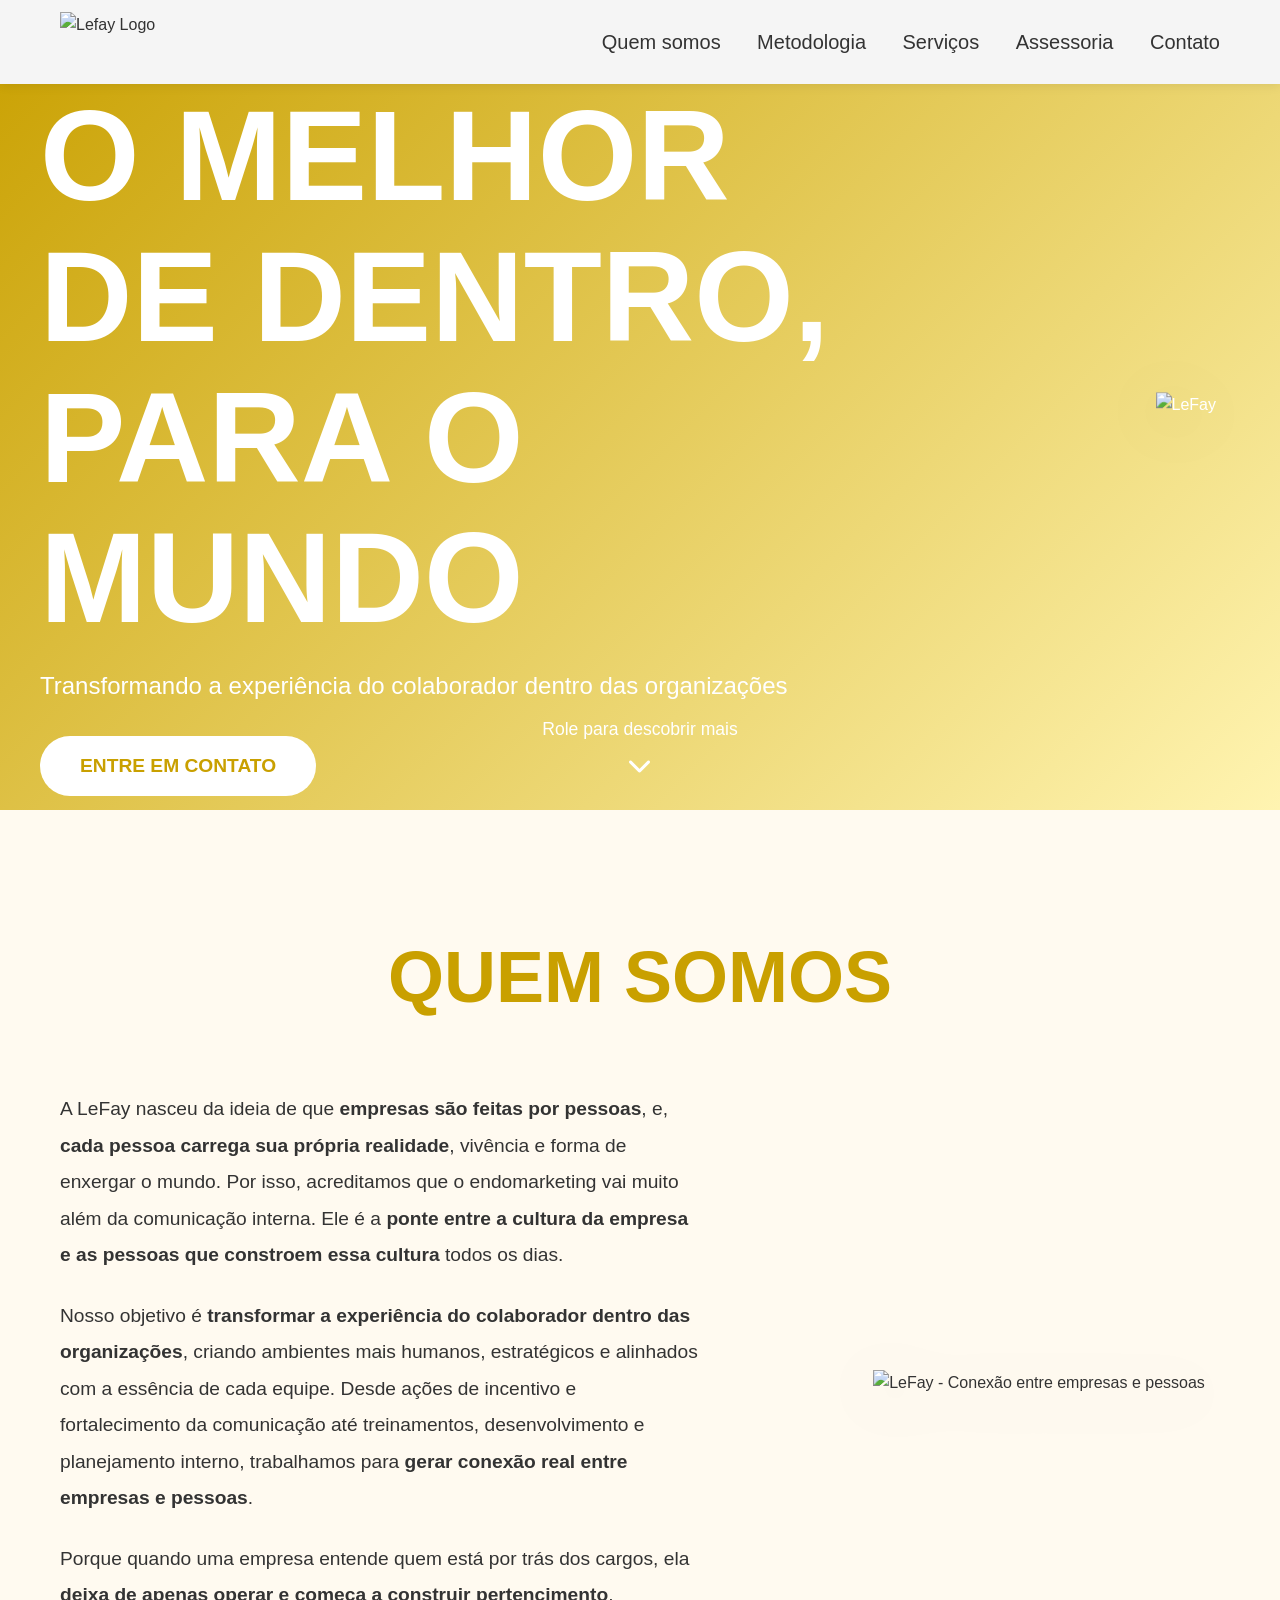
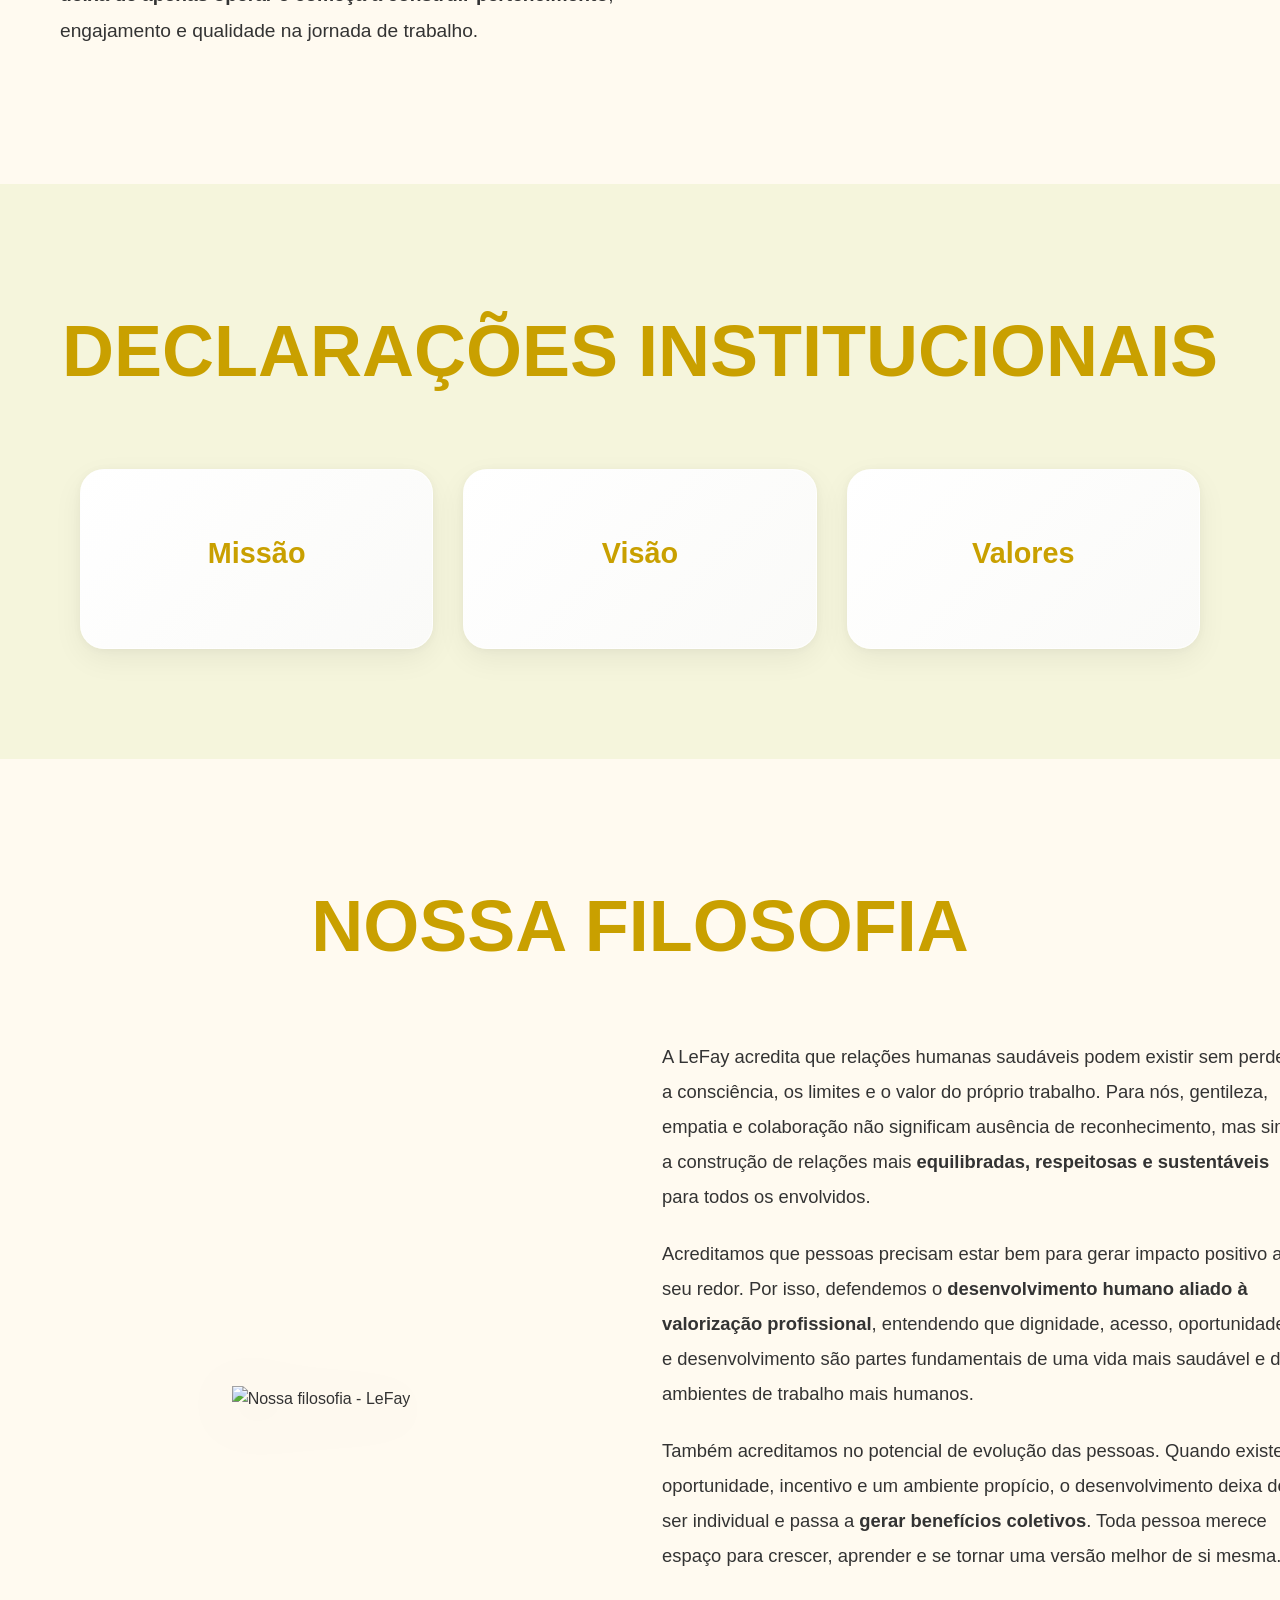
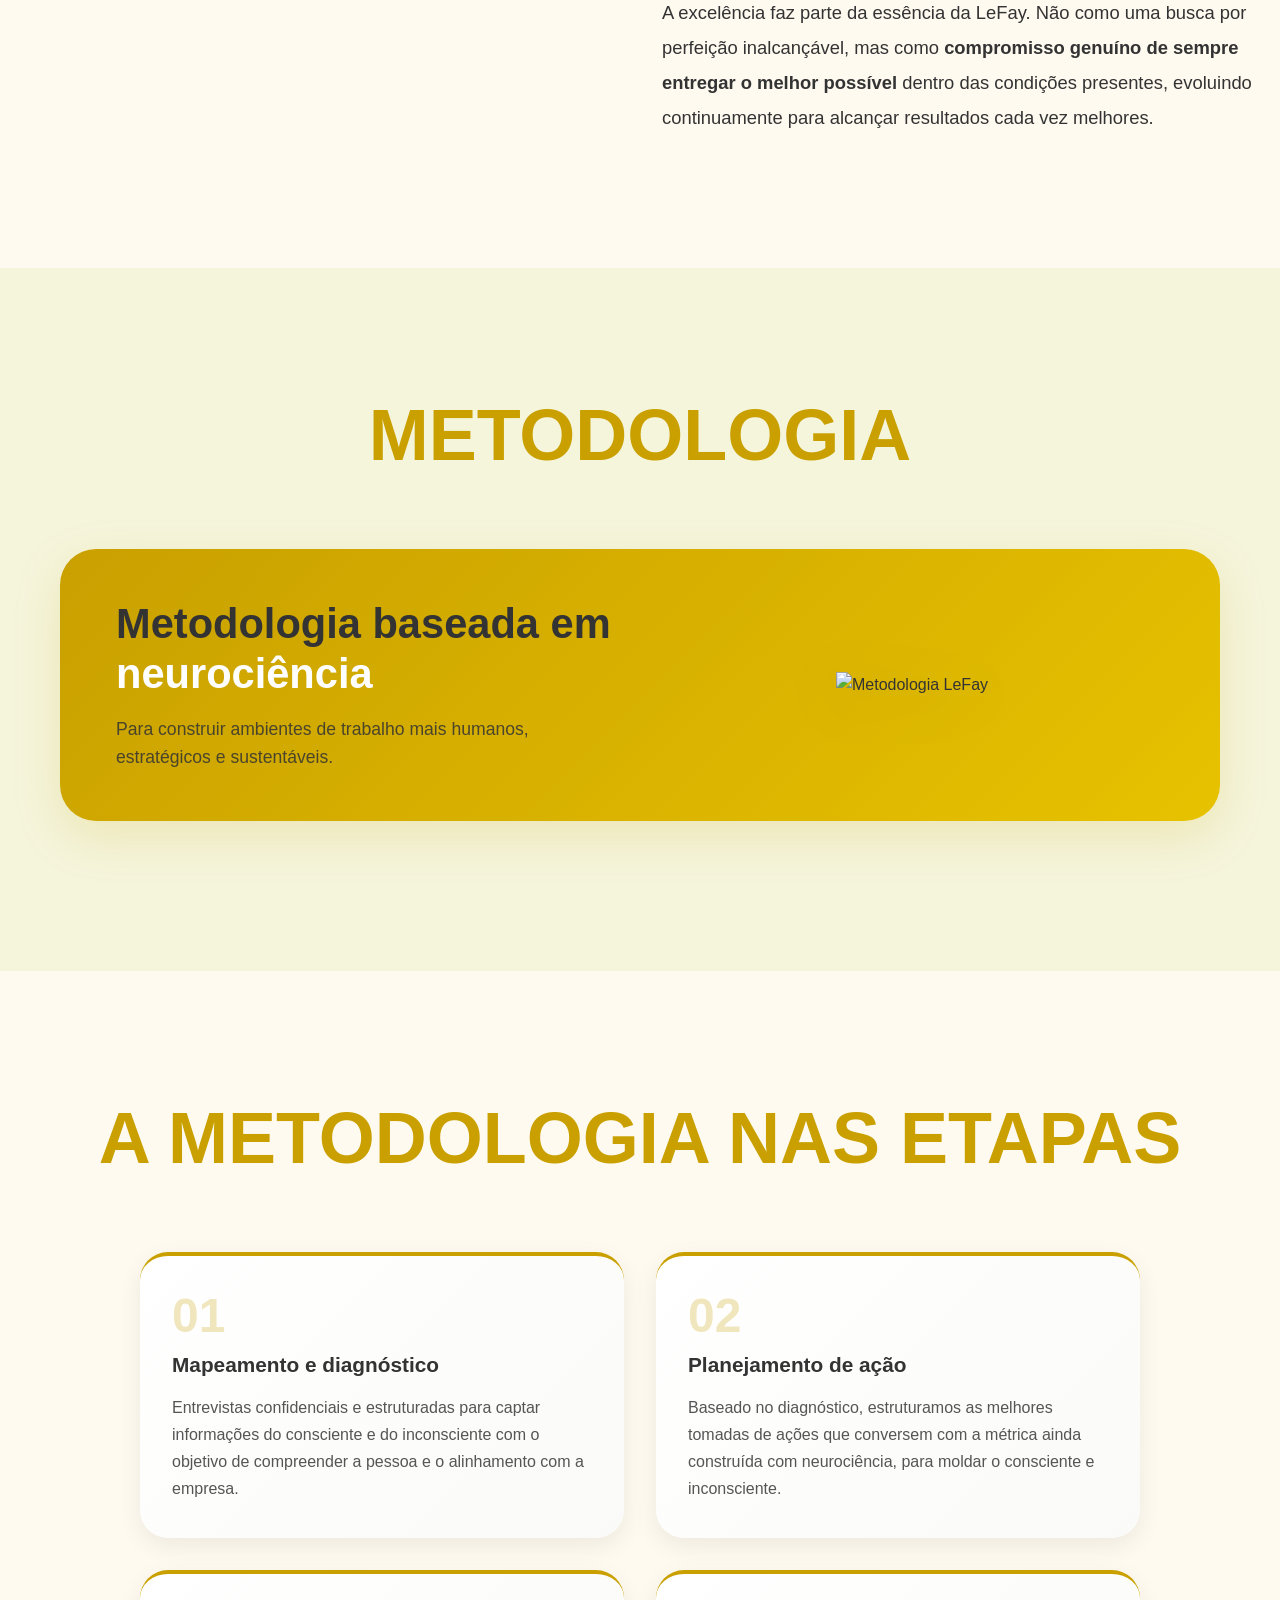
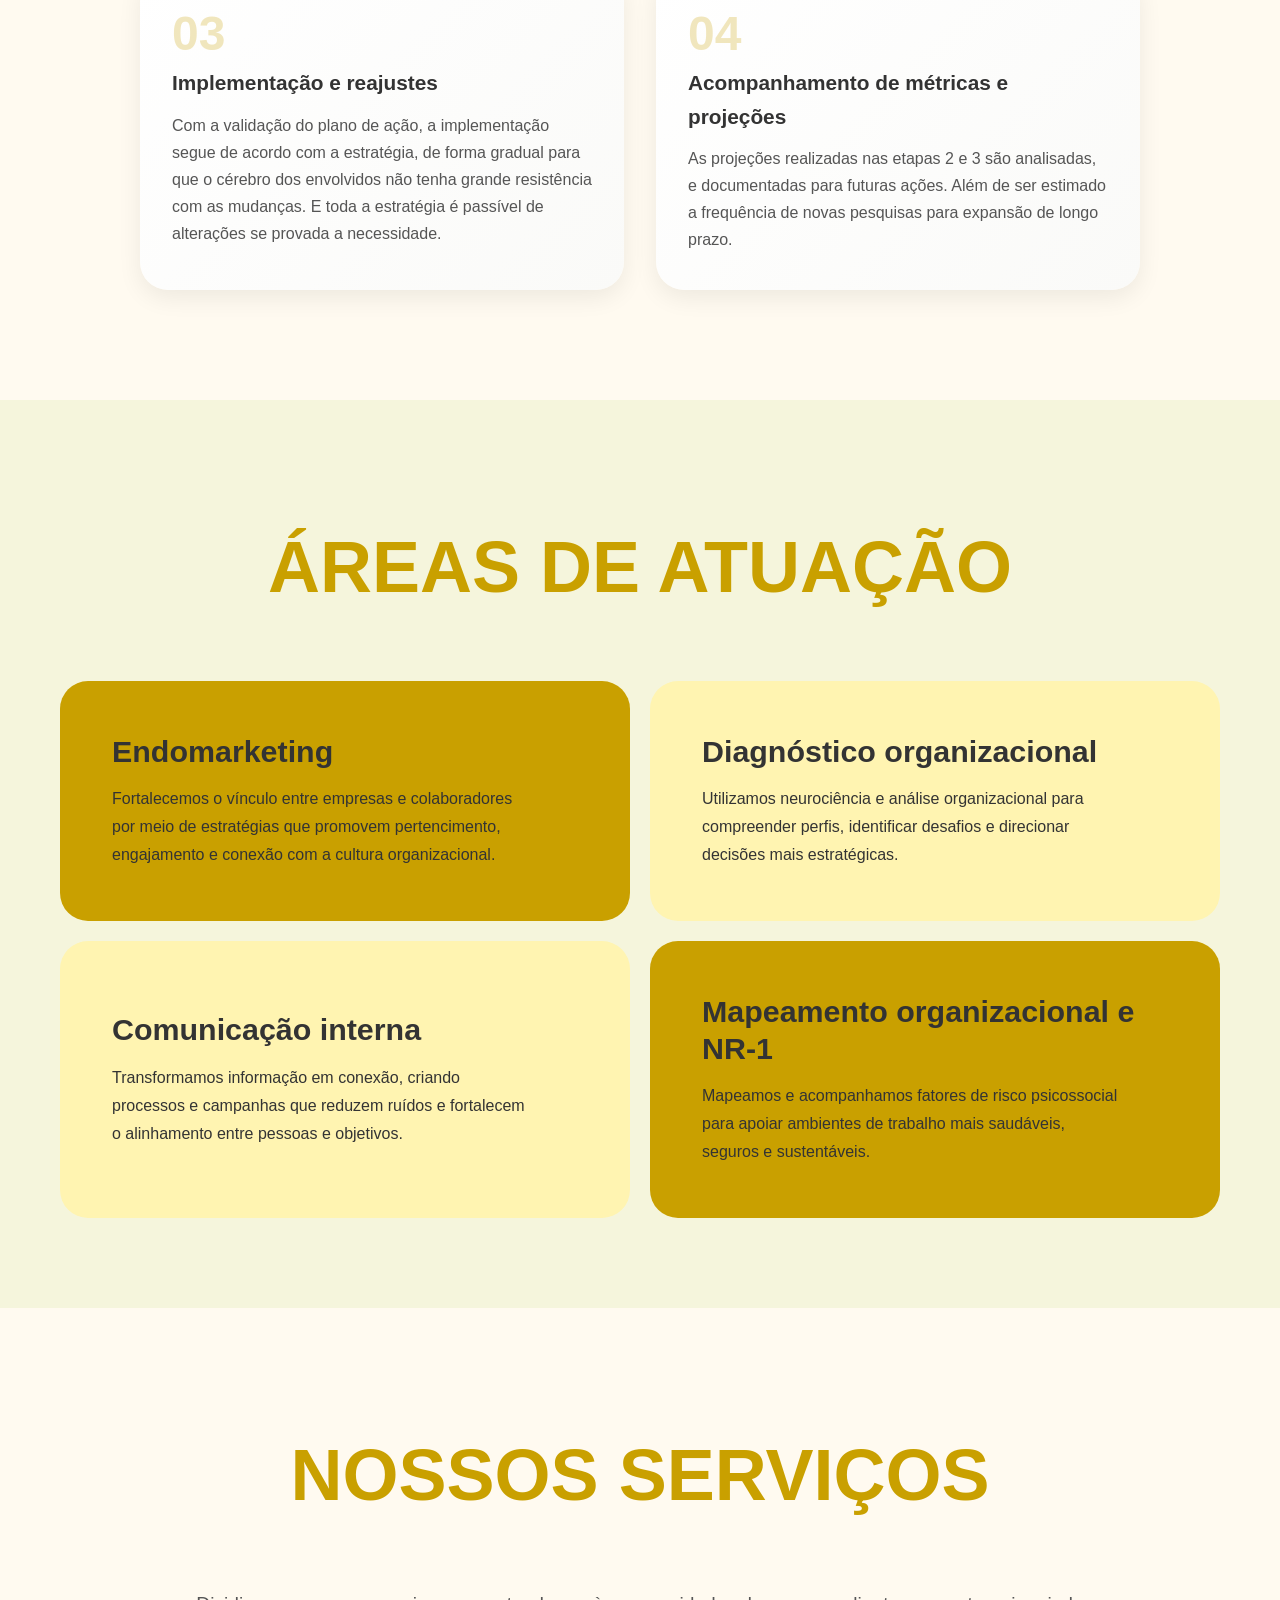
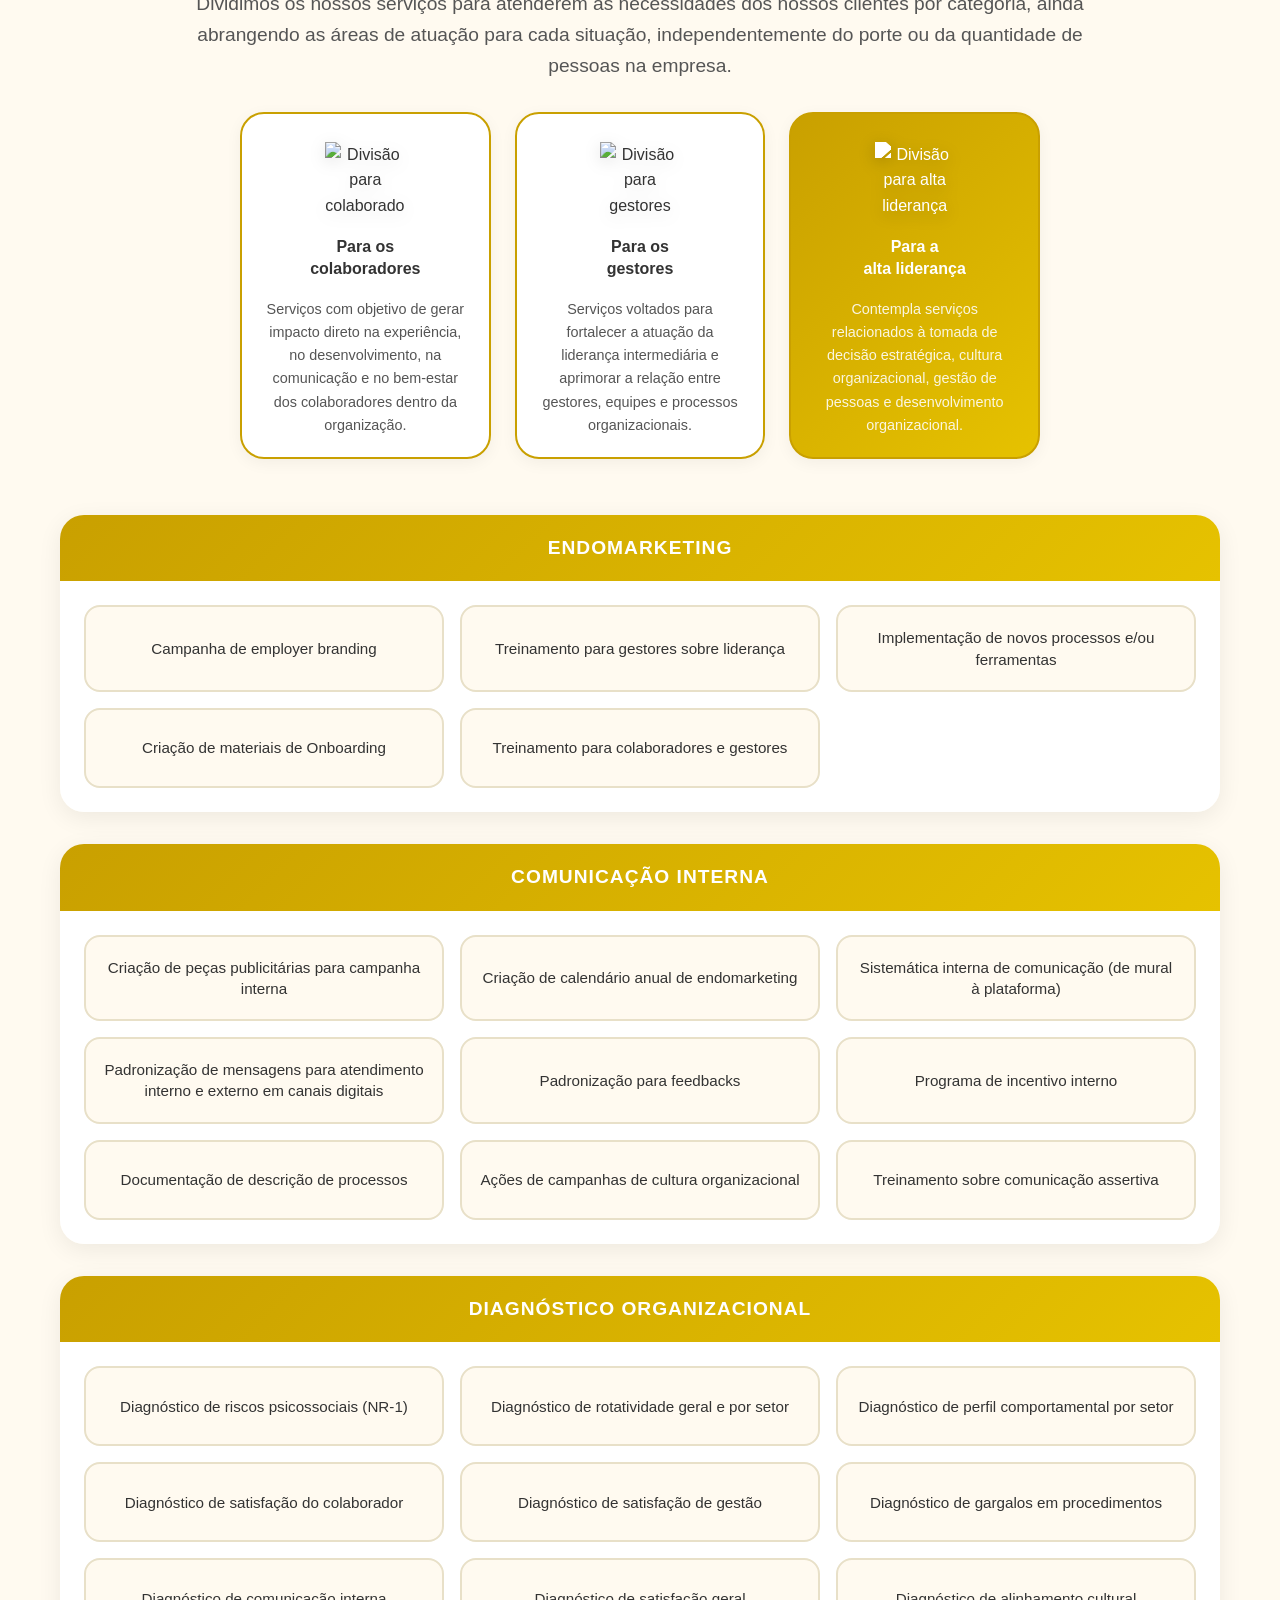
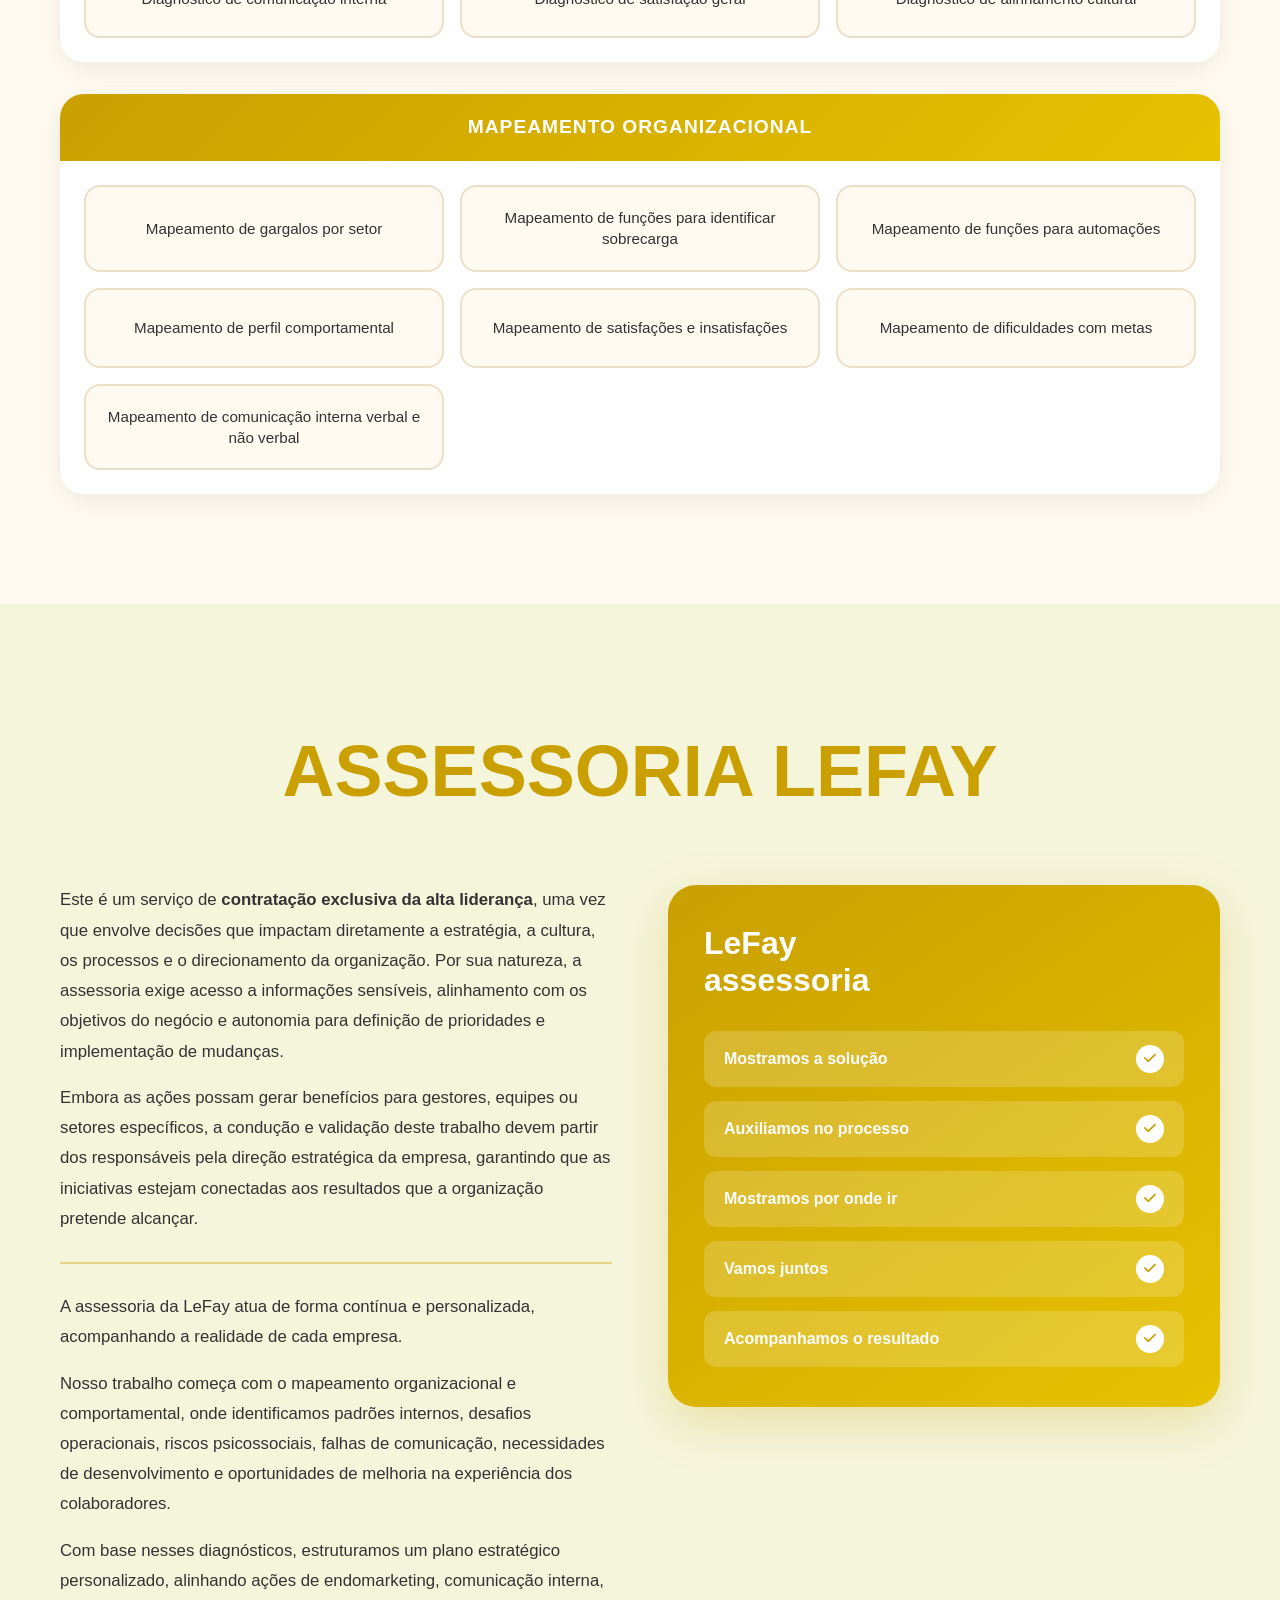
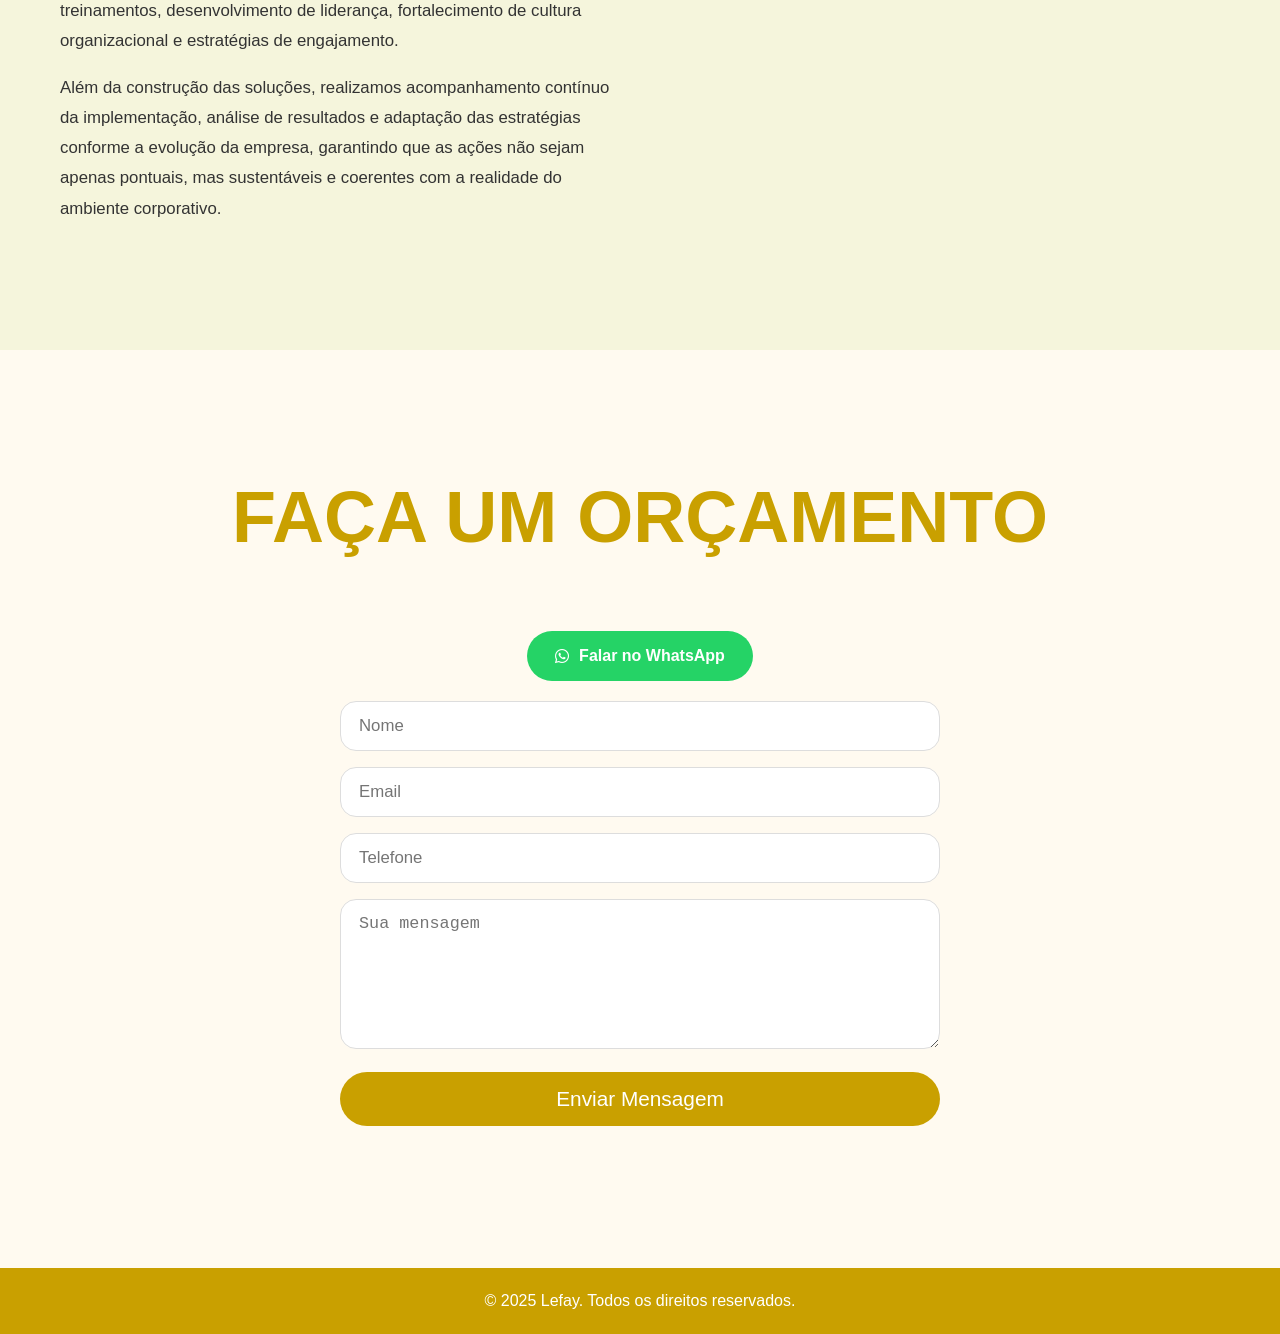
==== index.html @ 0f0c7bd4 "repaginando página a partir do documento enviado pela cliente" ====
<!DOCTYPE html>
<html lang="pt-BR">
<head>
    <meta charset="UTF-8">
    <meta name="viewport" content="width=device-width, initial-scale=1.0">
    <title>Lefay</title>
    <link rel="icon" type="image/png" href="images/favicon.png" sizes="64x64">
    <link rel="stylesheet" href="styles.css">
    <link rel="stylesheet" href="https://cdnjs.cloudflare.com/ajax/libs/font-awesome/6.0.0/css/all.min.css">
</head>
<body>
    <nav class="navbar">
        <div class="container">
            <div class="logo">
                <img src="images/Prancheta 15.png" alt="Lefay Logo">
            </div>
            <div class="menu-toggle" id="menuToggle" aria-label="Abrir menu">
                <i class="fas fa-bars"></i>
            </div>
            <div class="nav-links" id="navLinks">
                <a href="#about">Quem somos</a>
                <a href="#metodologia">Metodologia</a>
                <a href="#services">Serviços</a>
                <a href="#assessoria">Assessoria</a>
                <a href="#contact">Contato</a>
            </div>
        </div>
    </nav>

    <header class="welcome-hero">
        <div class="container">
            <div class="hero-content">
                <h1>O MELHOR DE DENTRO, PARA O MUNDO</h1>
                <p>Transformando a experiência do colaborador dentro das organizações</p>
                <a href="#contact" class="cta-button">ENTRE EM CONTATO</a>
            </div>
            <div class="hero-image">
                <img src="./iconografia/Collab-pana.png" alt="LeFay">
            </div>
            <div class="scroll-indicator">
                <p>Role para descobrir mais</p>
                <i class="fas fa-chevron-down bounce"></i>
            </div>
        </div>
    </header>

    <section class="about" id="about">
        <div class="container">
            <h2 class="section-title">QUEM SOMOS</h2>
            <div class="about-split">
                <div class="about-text">
                    <p>
                        A LeFay nasceu da ideia de que <b>empresas são feitas por pessoas</b>, e, <b>cada pessoa carrega sua própria realidade</b>, vivência e forma de enxergar o mundo. Por isso, acreditamos que o endomarketing vai muito além da comunicação interna. Ele é a <b>ponte entre a cultura da empresa e as pessoas que constroem essa cultura</b> todos os dias.
                    </p>
                    <p>
                        Nosso objetivo é <b>transformar a experiência do colaborador dentro das organizações</b>, criando ambientes mais humanos, estratégicos e alinhados com a essência de cada equipe. Desde ações de incentivo e fortalecimento da comunicação até treinamentos, desenvolvimento e planejamento interno, trabalhamos para <b>gerar conexão real entre empresas e pessoas</b>.
                    </p>
                    <p>
                        Porque quando uma empresa entende quem está por trás dos cargos, ela <b>deixa de apenas operar e começa a construir pertencimento</b>, engajamento e qualidade na jornada de trabalho.
                    </p>
                </div>
                <div class="about-image">
                    <img src="./iconografia/Team goals-pana.png" alt="LeFay - Conexão entre empresas e pessoas">
                </div>
            </div>
        </div>
    </section>

    <section class="mvv">
        <div class="container">
            <h2 class="section-title">DECLARAÇÕES INSTITUCIONAIS</h2>
            <div class="mvv-grid">
                <a class="card-link" href="pages/mvv-missao.html">
                    <div class="mvv-card interactive">
                        <h3>Missão</h3>
                        <div class="mvv-details">
                            <p>Transformar a cultura organizacional em conexão real entre empresas e colaboradores, traduzindo a essência de cada negócio em experiências, comunicações e estratégias que fortaleçam pertencimento, engajamento e qualidade na jornada de trabalho.</p>
                        </div>
                    </div>
                </a>
                <a class="card-link" href="pages/mvv-visao.html">
                    <div class="mvv-card interactive">
                        <h3>Visão</h3>
                        <div class="mvv-details">
                            <p>Ser referência na construção de modelos de trabalho mais humanos, estratégicos e sustentáveis, promovendo inovação nas relações corporativas, no desenvolvimento de pessoas e na valorização da diversidade, além de contribuir para a criação de novos padrões de reconhecimento e excelência no ambiente empresarial.</p>
                        </div>
                    </div>
                </a>
                <a class="card-link" href="pages/mvv-valores.html">
                    <div class="mvv-card interactive">
                        <h3>Valores</h3>
                        <div class="mvv-details">
                            <ul class="values-list">
                                <li>Respeito</li>
                                <li>Equidade</li>
                                <li>Cordialidade</li>
                                <li>Desenvolvimento contínuo</li>
                                <li>Parceria e trabalho em equipe</li>
                            </ul>
                        </div>
                    </div>
                </a>
            </div>

            
        </div>
    </section>
    <!-- Seção "Suas dores" foi removida conforme solicitado -->

    <section class="filosofia" id="filosofia">
        <div class="container">
            <h2 class="section-title">NOSSA FILOSOFIA</h2>
            <div class="filosofia-content">
                <div class="filosofia-image">
                    <img src="./iconografia/Team spirit-pana.png" alt="Nossa filosofia - LeFay">
                </div>
                <div class="filosofia-text">
                    <p>
                        A LeFay acredita que relações humanas saudáveis podem existir sem perder a consciência, os limites e o valor do próprio trabalho. Para nós, gentileza, empatia e colaboração não significam ausência de reconhecimento, mas sim a construção de relações mais <b>equilibradas, respeitosas e sustentáveis</b> para todos os envolvidos.
                    </p>
                    <p>
                        Acreditamos que pessoas precisam estar bem para gerar impacto positivo ao seu redor. Por isso, defendemos o <b>desenvolvimento humano aliado à valorização profissional</b>, entendendo que dignidade, acesso, oportunidade e desenvolvimento são partes fundamentais de uma vida mais saudável e de ambientes de trabalho mais humanos.
                    </p>
                    <p>
                        Também acreditamos no potencial de evolução das pessoas. Quando existe oportunidade, incentivo e um ambiente propício, o desenvolvimento deixa de ser individual e passa a <b>gerar benefícios coletivos</b>. Toda pessoa merece espaço para crescer, aprender e se tornar uma versão melhor de si mesma.
                    </p>
                    <p>
                        A excelência faz parte da essência da LeFay. Não como uma busca por perfeição inalcançável, mas como <b>compromisso genuíno de sempre entregar o melhor possível</b> dentro das condições presentes, evoluindo continuamente para alcançar resultados cada vez melhores.
                    </p>
                </div>
            </div>
        </div>
    </section>

    <section class="metodologia" id="metodologia">
        <div class="container">
            <h2 class="section-title">METODOLOGIA</h2>
            <div class="metodologia-hero-box">
                <div class="metodologia-hero-text">
                    <h3>Metodologia baseada em <span>neurociência</span></h3>
                    <p class="metodologia-sub">Para construir ambientes de trabalho mais humanos, estratégicos e sustentáveis.</p>
                </div>
                <div class="metodologia-hero-img">
                    <img src="./iconografia/Learning-amico.png" alt="Metodologia LeFay">
                </div>
            </div>
        </div>
    </section>

    <section class="etapas">
        <div class="container">
            <h2 class="section-title">A METODOLOGIA NAS ETAPAS</h2>
            <div class="etapas-grid">
                <div class="etapa-card">
                    <div class="etapa-number">01</div>
                    <h3>Mapeamento e diagnóstico</h3>
                    <p>Entrevistas confidenciais e estruturadas para captar informações do consciente e do inconsciente com o objetivo de compreender a pessoa e o alinhamento com a empresa.</p>
                </div>
                <div class="etapa-card">
                    <div class="etapa-number">02</div>
                    <h3>Planejamento de ação</h3>
                    <p>Baseado no diagnóstico, estruturamos as melhores tomadas de ações que conversem com a métrica ainda construída com neurociência, para moldar o consciente e inconsciente.</p>
                </div>
                <div class="etapa-card">
                    <div class="etapa-number">03</div>
                    <h3>Implementação e reajustes</h3>
                    <p>Com a validação do plano de ação, a implementação segue de acordo com a estratégia, de forma gradual para que o cérebro dos envolvidos não tenha grande resistência com as mudanças. E toda a estratégia é passível de alterações se provada a necessidade.</p>
                </div>
                <div class="etapa-card">
                    <div class="etapa-number">04</div>
                    <h3>Acompanhamento de métricas e projeções</h3>
                    <p>As projeções realizadas nas etapas 2 e 3 são analisadas, e documentadas para futuras ações. Além de ser estimado a frequência de novas pesquisas para expansão de longo prazo.</p>
                </div>
            </div>
        </div>
    </section>

    <section class="areas" id="areas">
        <div class="container">
            <h2 class="section-title">ÁREAS DE ATUAÇÃO</h2>
        </div>
        <div class="areas-grid">
            <div class="area-tile area-tile--gold">
                <h3>Endomarketing</h3>
                <p>Fortalecemos o vínculo entre empresas e colaboradores por meio de estratégias que promovem pertencimento, engajamento e conexão com a cultura organizacional.</p>
            </div>
            <div class="area-tile area-tile--light">
                <h3>Diagnóstico organizacional</h3>
                <p>Utilizamos neurociência e análise organizacional para compreender perfis, identificar desafios e direcionar decisões mais estratégicas.</p>
            </div>
            <div class="area-tile area-tile--light">
                <h3>Comunicação interna</h3>
                <p>Transformamos informação em conexão, criando processos e campanhas que reduzem ruídos e fortalecem o alinhamento entre pessoas e objetivos.</p>
            </div>
            <div class="area-tile area-tile--gold">
                <h3>Mapeamento organizacional e NR-1</h3>
                <p>Mapeamos e acompanhamos fatores de risco psicossocial para apoiar ambientes de trabalho mais saudáveis, seguros e sustentáveis.</p>
            </div>
        </div>
    </section>

    <section class="services" id="services">
        <div class="container">
            <h2 class="section-title">NOSSOS SERVIÇOS</h2>
            <p class="section-subtitle">
                Dividimos os nossos serviços para atenderem às necessidades dos nossos clientes por categoria, ainda abrangendo as áreas de atuação para cada situação, independentemente do porte ou da quantidade de pessoas na empresa.
            </p>

            <div class="service-divisions">
                <div class="division-card">
                    <img src="./iconografia/Team goals-rafiki.png" alt="Divisão para colaboradores">
                    <h4>Para os<br><strong>colaboradores</strong></h4>
                    <p class="division-desc">Serviços com objetivo de gerar impacto direto na experiência, no desenvolvimento, na comunicação e no bem-estar dos colaboradores dentro da organização.</p>
                </div>
                <div class="division-card">
                    <img src="./iconografia/Scrum board-rafiki.png" alt="Divisão para gestores">
                    <h4>Para os<br><strong>gestores</strong></h4>
                    <p class="division-desc">Serviços voltados para fortalecer a atuação da liderança intermediária e aprimorar a relação entre gestores, equipes e processos organizacionais.</p>
                </div>
                <div class="division-card division-card--highlight">
                    <img src="./iconografia/Creative team-cuate.png" alt="Divisão para alta liderança">
                    <h4>Para a<br><strong>alta liderança</strong></h4>
                    <p class="division-desc">Contempla serviços relacionados à tomada de decisão estratégica, cultura organizacional, gestão de pessoas e desenvolvimento organizacional.</p>
                </div>
            </div>

            <div class="service-areas">

                <div class="service-area-group">
                    <div class="service-area-header">Endomarketing</div>
                    <div class="service-items-grid">
                        <a href="#contact" class="service-item">Campanha de employer branding</a>
                        <a href="#contact" class="service-item">Treinamento para gestores sobre liderança</a>
                        <a href="#contact" class="service-item">Implementação de novos processos e/ou ferramentas</a>
                        <a href="#contact" class="service-item">Criação de materiais de Onboarding</a>
                        <a href="#contact" class="service-item">Treinamento para colaboradores e gestores</a>
                    </div>
                </div>

                <div class="service-area-group">
                    <div class="service-area-header">Comunicação Interna</div>
                    <div class="service-items-grid">
                        <a href="#contact" class="service-item">Criação de peças publicitárias para campanha interna</a>
                        <a href="#contact" class="service-item">Criação de calendário anual de endomarketing</a>
                        <a href="#contact" class="service-item">Sistemática interna de comunicação (de mural à plataforma)</a>
                        <a href="#contact" class="service-item">Padronização de mensagens para atendimento interno e externo em canais digitais</a>
                        <a href="#contact" class="service-item">Padronização para feedbacks</a>
                        <a href="#contact" class="service-item">Programa de incentivo interno</a>
                        <a href="#contact" class="service-item">Documentação de descrição de processos</a>
                        <a href="#contact" class="service-item">Ações de campanhas de cultura organizacional</a>
                        <a href="#contact" class="service-item">Treinamento sobre comunicação assertiva</a>
                    </div>
                </div>

                <div class="service-area-group">
                    <div class="service-area-header">Diagnóstico Organizacional</div>
                    <div class="service-items-grid">
                        <a href="#contact" class="service-item">Diagnóstico de riscos psicossociais (NR-1)</a>
                        <a href="#contact" class="service-item">Diagnóstico de rotatividade geral e por setor</a>
                        <a href="#contact" class="service-item">Diagnóstico de perfil comportamental por setor</a>
                        <a href="#contact" class="service-item">Diagnóstico de satisfação do colaborador</a>
                        <a href="#contact" class="service-item">Diagnóstico de satisfação de gestão</a>
                        <a href="#contact" class="service-item">Diagnóstico de gargalos em procedimentos</a>
                        <a href="#contact" class="service-item">Diagnóstico de comunicação interna</a>
                        <a href="#contact" class="service-item">Diagnóstico de satisfação geral</a>
                        <a href="#contact" class="service-item">Diagnóstico de alinhamento cultural</a>
                    </div>
                </div>

                <div class="service-area-group">
                    <div class="service-area-header">Mapeamento Organizacional</div>
                    <div class="service-items-grid">
                        <a href="#contact" class="service-item">Mapeamento de gargalos por setor</a>
                        <a href="#contact" class="service-item">Mapeamento de funções para identificar sobrecarga</a>
                        <a href="#contact" class="service-item">Mapeamento de funções para automações</a>
                        <a href="#contact" class="service-item">Mapeamento de perfil comportamental</a>
                        <a href="#contact" class="service-item">Mapeamento de satisfações e insatisfações</a>
                        <a href="#contact" class="service-item">Mapeamento de dificuldades com metas</a>
                        <a href="#contact" class="service-item">Mapeamento de comunicação interna verbal e não verbal</a>
                    </div>
                </div>

            </div>
        </div>
    </section>

    <!-- Seções removidas: "Nós te garantimos", "Como te garantimos", "Criadores" -->

    <section class="assessoria" id="assessoria">
        <div class="container">
            <h2 class="section-title">ASSESSORIA LEFAY</h2>
            <div class="assessoria-layout">
                <div class="assessoria-text">
                    <p>Este é um serviço de <b>contratação exclusiva da alta liderança</b>, uma vez que envolve decisões que impactam diretamente a estratégia, a cultura, os processos e o direcionamento da organização. Por sua natureza, a assessoria exige acesso a informações sensíveis, alinhamento com os objetivos do negócio e autonomia para definição de prioridades e implementação de mudanças.</p>
                    <p>Embora as ações possam gerar benefícios para gestores, equipes ou setores específicos, a condução e validação deste trabalho devem partir dos responsáveis pela direção estratégica da empresa, garantindo que as iniciativas estejam conectadas aos resultados que a organização pretende alcançar.</p>
                    <hr class="assessoria-divider">
                    <p>A assessoria da LeFay atua de forma contínua e personalizada, acompanhando a realidade de cada empresa.</p>
                    <p>Nosso trabalho começa com o mapeamento organizacional e comportamental, onde identificamos padrões internos, desafios operacionais, riscos psicossociais, falhas de comunicação, necessidades de desenvolvimento e oportunidades de melhoria na experiência dos colaboradores.</p>
                    <p>Com base nesses diagnósticos, estruturamos um plano estratégico personalizado, alinhando ações de endomarketing, comunicação interna, treinamentos, desenvolvimento de liderança, fortalecimento de cultura organizacional e estratégias de engajamento.</p>
                    <p>Além da construção das soluções, realizamos acompanhamento contínuo da implementação, análise de resultados e adaptação das estratégias conforme a evolução da empresa, garantindo que as ações não sejam apenas pontuais, mas sustentáveis e coerentes com a realidade do ambiente corporativo.</p>
                </div>
                <div class="assessoria-checklist">
                    <div class="assessoria-checklist-inner">
                        <div class="assessoria-brand">
                            <span class="assessoria-brand-name">LeFay<br>assessoria</span>
                        </div>
                        <ul class="checklist-items">
                            <li><span>Mostramos a solução</span><i class="fas fa-check"></i></li>
                            <li><span>Auxiliamos no processo</span><i class="fas fa-check"></i></li>
                            <li><span>Mostramos por onde ir</span><i class="fas fa-check"></i></li>
                            <li><span>Vamos juntos</span><i class="fas fa-check"></i></li>
                            <li><span>Acompanhamos o resultado</span><i class="fas fa-check"></i></li>
                        </ul>
                    </div>
                </div>
            </div>
        </div>
    </section>

    <section class="contact" id="contact">
        <div class="container">
            <h2 class="section-title">FAÇA UM ORÇAMENTO</h2>
            <div class="contact-actions">
                <a class="whatsapp-button" href="https://wa.me/5511933460090" target="_blank" rel="noopener noreferrer">
                    <i class="fab fa-whatsapp"></i> Falar no WhatsApp
                </a>
            </div>

            <form class="contact-form" id="contactForm">
                <div class="form-group">
                    <input type="text" id="name" placeholder="Nome" required>
                </div>
                <div class="form-group">
                    <input type="email" id="email" placeholder="Email" required>
                </div>
                <div class="form-group">
                    <input type="tel" id="phone" placeholder="Telefone" required>
                </div>
                <div class="form-group">
                    <textarea id="message" placeholder="Sua mensagem" required></textarea>
                </div>
                <button type="submit" class="submit-button">Enviar Mensagem</button>
            </form>
            <div id="status-message"></div>
        </div>
    </section>
    
    <script src="https://cdn.jsdelivr.net/npm/@emailjs/browser@3/dist/email.min.js"></script>
    <script>
        // Initialize EmailJS (replace with your actual EmailJS details)
        (function() {
            emailjs.init("zCgR-xovHaTNxg3l9"); // Replace with your EmailJS User ID
        })();
    
        document.getElementById('contactForm').addEventListener('submit', function(event) {
            event.preventDefault();
            
            // Get form values
            const name = document.getElementById('name').value;
            const email = document.getElementById('email').value;
            const phone = document.getElementById('phone').value;
            const message = document.getElementById('message').value;
            const statusMessage = document.getElementById('status-message');
    
            // Clear previous status messages
            statusMessage.textContent = '';
            statusMessage.className = '';
    
            // Prepare email parameters
            const templateParams = {
                from_name: name,
                from_email: email,
                phone: phone,
                message: message,
                to_email: 'publicidad3.ste@gmail.com' // Replace with your actual email
            };
    
            // Send email using EmailJS
            emailjs.send('service_eqh6zls', 'template_fo7yeye', templateParams)
                .then(function(response) {
                    statusMessage.textContent = 'Mensagem enviada com sucesso! Entraremos em contato em breve.';
                    statusMessage.className = 'success';
                    
                    // Reset form
                    document.getElementById('contactForm').reset();
                }, function(error) {
                    statusMessage.textContent = 'Erro ao enviar mensagem. Por favor, tente novamente.';
                    statusMessage.className = 'error';
                    console.log('Erro:', error);
                });
        });
    </script>

    <script>
        // Smooth scroll para links internos
        document.querySelectorAll('a[href^="#"]').forEach(anchor => {
            anchor.addEventListener('click', function (e) {
                e.preventDefault();
                const targetId = this.getAttribute('href');
                if (targetId === '#') return;
                
                const targetElement = document.querySelector(targetId);
                if (targetElement) {
                    targetElement.scrollIntoView({
                        behavior: 'smooth',
                        block: 'start'
                    });
                    
                    // Fecha menu mobile se estiver aberto
                    const navLinks = document.getElementById('navLinks');
                    if (navLinks && navLinks.classList.contains('active')) {
                        navLinks.classList.remove('active');
                    }
                }
            });
        });

        // Interações MVV para mobile (expande ao toque)
        document.addEventListener('DOMContentLoaded', () => {
            // Removido comportamento de expandir MVV; agora são links clicáveis

            // Interações cards de serviços para mobile
            // Removido comportamento de expandir serviços; agora são links clicáveis

            // Mobile menu toggle
            const menuToggle = document.getElementById('menuToggle');
            const navLinks = document.getElementById('navLinks');
            if (menuToggle && navLinks) {
                menuToggle.addEventListener('click', (e) => {
                    e.stopPropagation();
                    navLinks.classList.toggle('active');
                });
                
                // Fechar menu ao clicar em um link
                navLinks.querySelectorAll('a').forEach(link => {
                    link.addEventListener('click', () => {
                        navLinks.classList.remove('active');
                    });
                });

                // Fechar menu ao clicar fora
                document.addEventListener('click', (e) => {
                    if (!e.target.closest('.navbar')) {
                        navLinks.classList.remove('active');
                    }
                });
            }
        });
    </script>

    <footer class="footer">
        <div class="container">
            <p>&copy; 2025 Lefay. Todos os direitos reservados.</p>
        </div>
    </footer>
</body>
</html>
---- styles.css ----
:root {
    --gold: #C9A000;
    --sunflower: #FFF4B1;
    --beige: #F5F5DC;
    --white: #ffffff;
    --white2: #F5F5F5;
    --text-dark: #333333;
    --light-gold: #E6C200;
    --soft-beige: #F0EDE3;
    --cream: #FFFAF0;
    --notice-bg: #fffbe6;
    --notice-border: #ffe58f;
}

* {
    margin: 0;
    padding: 0;
    box-sizing: border-box;
}

body {
    font-family: 'Arial', sans-serif;
    line-height: 1.6;
    color: var(--text-dark);
    max-width: 100%;
    overflow-x: hidden;
}

section:nth-child(even) {
    background-color: var(--soft-beige);
}

section:nth-child(odd) {
    background-color: var(--cream);
}

.container {
    max-width: 1280px;
    margin: 0 auto;
    padding: 0 60px;
    width: 100%;
}

/* Navbar (diminuída) */
.navbar {
    position: fixed;
    top: 0;
    left: 0;
    right: 0;
    background-color: var(--white2);
    padding: 12px 0; /* Reduzido */
    box-shadow: 0 2px 10px rgba(0, 0, 0, 0.08);
    z-index: 1000;
}

.navbar .container {
    display: flex;
    justify-content: space-between;
    align-items: center;
}

.logo {
    height: 60px; /* Reduzido */
    display: flex;
    align-items: center;
}

.logo img {
    height: 60px; /* Reduzido */
    width: auto;
}

.nav-links a {
    text-decoration: none;
    color: var(--text-dark);
    margin-left: 32px; /* um pouco menor */
    font-weight: 500;
    transition: color 0.3s ease;
    font-size: 20px; /* menor */
}

.nav-links a:hover {
    color: var(--gold);
}

/* Menu mobile */
.menu-toggle {
    display: none;
    cursor: pointer;
    font-size: 24px;
}

/* Welcome Hero Section */
.welcome-hero {
    height: 90vh;
    background: linear-gradient(135deg, var(--gold), var(--sunflower));
    color: var(--white);
    display: flex;
    align-items: center;
    position: relative;
    padding-top: 80px;
    padding-left: 40px;
}

.welcome-hero .container {
    display: block;
    padding: 0;
    max-width: none;
}

.hero-content {
    text-align: left;
    max-width: 900px;
    margin: 0;
    padding: 0;
}

.hero-image {
    position: absolute;
    right: 5%;
    top: 50%;
    transform: translateY(-50%);
    max-width: 50%;
    display: flex;
    align-items: center;
    justify-content: center;
}

.hero-image img {
    max-width: 100%;
    height: auto;
    object-fit: contain;
    filter: drop-shadow(0 10px 30px rgba(0, 0, 0, 0.15));
    transition: transform 0.3s ease, filter 0.3s ease;
}

.hero-image img:hover {
    transform: scale(1.05);
    filter: drop-shadow(0 15px 40px rgba(0, 0, 0, 0.2));
}

.hero-content h1 {
    font-family: "Arial Black", sans-serif;
    font-weight: 900;
    font-size: 8rem;
    margin-bottom: 18px;
    line-height: 1.1;
}

.hero-content p {
    font-size: 1.5rem;
    margin-bottom: 30px;
}

.cta-button {
    display: inline-block;
    padding: 15px 40px;
    background-color: var(--white);
    color: var(--gold);
    text-decoration: none;
    border-radius: 30px;
    font-size: 1.2rem;
    font-weight: bold;
    transition: transform 0.3s ease;
    position: relative;
    overflow: hidden;
}

.cta-button:hover {
    transform: translateY(-3px);
}

.cta-button:active {
    animation: buttonClickPulse 0.6s ease-out;
    transform: scale(0.98);
}

.scroll-indicator {
    position: absolute;
    bottom: 28px;
    left: 50%;
    transform: translateX(-50%);
    text-align: center;
    color: var(--white);
}

.scroll-indicator p {
    margin-bottom: 10px;
    font-size: 1.1rem;
}

.bounce {
    animation: bounce 2s infinite;
    font-size: 24px;
}

@keyframes bounce {
    0%, 20%, 50%, 80%, 100% { transform: translateY(0); }
    40% { transform: translateY(-24px); }
    60% { transform: translateY(-12px); }
}

@keyframes rippleEffect {
    0% {
        width: 0;
        height: 0;
        opacity: 1;
    }
    100% {
        width: 300px;
        height: 300px;
        opacity: 0;
    }
}

/* Update notice */
.update-notice {
    padding: 24px 0;
    background: var(--notice-bg);
    border-top: 1px solid var(--notice-border);
    border-bottom: 1px solid var(--notice-border);
}
.update-notice p {
    text-align: center;
    font-size: 1rem;
}

/* Sections */
section {
    padding: 110px 0;
}

section:nth-child(even) {
    background-color: var(--beige);
}

/* Títulos de seção gerais */
.section-title {
    text-align: center;
    font-size: 4.5rem;
    margin-bottom: 56px;
    color: var(--gold);
    margin-left: 0;
}

/* Subtítulo seção serviços */
.section-subtitle {
    text-align: center;
    font-size: 1.2rem;
    max-width: 900px;
    margin: 0 auto 30px;
    color: #555;
}

/* About Section */
.about-content {
    max-width: 900px;
    margin: 0 auto;
    text-align: center;
}

.about-content p {
    margin-bottom: 20px;
    font-size: 1.4rem;
}

.about-content h3 {
    color: var(--gold);
    font-size: 5rem;
    text-align: center;
    margin: 40px 0 20px;
}

/* MVV Section */
.mvv-intro {
    max-width: 1000px;
    margin: 60px auto 0;
    text-align: center;
    font-size: 1.2rem;
}
.mvv-intro p {
    margin-bottom: 8px;
}

.mvv-grid {
    display: grid;
    grid-template-columns: repeat(3, 1fr);
    gap: 30px;
    margin-top: 60px;
    max-width: 100%;
    margin-left: 20px;
    margin-right: 20px;
}

/* MVV cards com comportamento semelhante aos cards de serviços (interativo) */
.mvv-card {
    background: linear-gradient(135deg, var(--white) 0%, #fafaf8 100%);
    padding: 40px 32px;
    border-radius: 24px;
    text-align: center;
    box-shadow: 0 10px 30px rgba(0, 0, 0, 0.06), 0 1px 8px rgba(0, 0, 0, 0.04);
    overflow: hidden;
    min-height: 180px;
    display: flex;
    flex-direction: column;
    justify-content: center;
    align-items: center;
    transition: all 0.35s cubic-bezier(0.16, 1, 0.3, 1);
    position: relative;
    border: 1px solid rgba(255, 255, 255, 0.8);
}

.mvv-card:hover {
    transform: translateY(-8px);
    box-shadow: 0 20px 40px rgba(0, 0, 0, 0.12), 0 1px 8px rgba(0, 0, 0, 0.06);
    background-color: var(--gold);
    background: linear-gradient(135deg, var(--gold) 0%, var(--light-gold) 100%);
}

.mvv-card:hover h3 {
    color: var(--white);
}

.mvv-details { 
    max-height: 0;
    opacity: 0;
    overflow: hidden;
    transition: max-height 1.2s cubic-bezier(0.25, 0.46, 0.45, 0.94), opacity 1.2s ease-in-out, padding 0.5s ease;
    padding: 0 10px;
    font-size: 1.1rem;
    color: var(--white);
    width: 100%;
}

.mvv-card:hover .mvv-details {
    max-height: 500px;
    opacity: 1;
    padding: 12px 10px;
}

.mvv-card h3 {
    color: var(--gold);
    font-size: 1.8rem;
    margin-bottom: 12px;
    transition: color 0.8s cubic-bezier(0.25, 0.46, 0.45, 0.94);
}

/* Services Section */
.services-grid {
    display: grid;
    grid-template-columns: repeat(auto-fit, minmax(270px, 1fr));
    gap: 50px;
    max-width: 100%;
    margin: 0 auto;
}

.values-list li {
    padding: 10px 0;
    border-bottom: 1px solid var(--beige);
    font-size: 1.1rem;
}
.values-list li:last-child {
    border-bottom: none;
}

.service-card h3 {
    color: var(--gold);
    font-size: 1.8rem;
    margin-bottom: 12px;
    transition: color 0.8s cubic-bezier(0.25, 0.46, 0.45, 0.94);
}

.service-card {
    background: linear-gradient(135deg, var(--white) 0%, #fafaf8 100%);
    padding: 45px 36px;
    border-radius: 24px;
    text-align: center;
    transition: all 0.35s cubic-bezier(0.16, 1, 0.3, 1);
    box-shadow: 0 10px 30px rgba(0, 0, 0, 0.06), 0 1px 8px rgba(0, 0, 0, 0.04);
    overflow: hidden;
    min-height: 280px;
    display: flex;
    flex-direction: column;
    justify-content: space-between;
    align-items: center;
    position: relative;
    border: 1px solid rgba(255, 255, 255, 0.8);
}

.service-card:hover {
    transform: translateY(-8px);
    box-shadow: 0 20px 40px rgba(0, 0, 0, 0.12), 0 1px 8px rgba(0, 0, 0, 0.06);
    background: linear-gradient(135deg, var(--gold) 0%, var(--light-gold) 100%);
}

.service-card:hover h3 {
    color: var(--white);
}

.service-card:hover p {
    color: var(--white);
}

.service-description {
    font-size: 1.05rem;
    color: #555;
    line-height: 1.6;
    margin-bottom: 20px;
    transition: all 0.4s ease;
    max-height: 0;
    opacity: 0;
    overflow: hidden;
}

.service-card:hover .service-description {
    color: var(--white);
    max-height: 150px;
    opacity: 1;
    margin-bottom: 20px;
}

/* Botão Saiba Mais */
.saiba-mais-btn {
    display: inline-flex;
    align-items: center;
    gap: 8px;
    padding: 10px 22px;
    background: var(--gold);
    color: var(--white);
    border-radius: 30px;
    font-size: 0.95rem;
    font-weight: 600;
    transition: all 0.3s ease;
    box-shadow: 0 4px 12px rgba(0, 0, 0, 0.1);
    margin-top: auto;
}

.saiba-mais-btn i {
    transition: transform 0.3s ease;
}

.service-card:hover .saiba-mais-btn {
    background: var(--white);
    color: var(--gold);
    box-shadow: 0 6px 18px rgba(0, 0, 0, 0.15);
}

.service-card:hover .saiba-mais-btn i {
    transform: translateX(4px);
}

.service-details { display: none; }

.service-details p {
    margin: 8px 0;
}

/* Full-card link wrapper */
.card-link {
    text-decoration: none;
    color: inherit;
    display: block;
    transition: transform 0.25s ease;
}

.card-link:hover {
    transform: scale(1.01);
}

.card-link:focus .service-card,
.card-link:focus .mvv-card {
    outline: 2px solid var(--gold);
    outline-offset: 4px;
}

/* Detail Pages Styling */
.detail-hero {
    background: linear-gradient(180deg, var(--gold) 0%, var(--sunflower) 100%);
    color: var(--white);
    padding: 110px 0 30px;
    text-align: center;
    margin-top: 80px;
}

.detail-title {
    font-family: "Arial Black", sans-serif;
    font-size: 4rem;
    font-weight: 900;
    margin-bottom: 10px;
    line-height: 1.1;
    text-shadow: 0 2px 10px rgba(0, 0, 0, 0.1);
}

.detail-subtitle {
    font-size: 1.3rem;
    opacity: 0.95;
    font-weight: 400;
}

.detail-content {
    padding: 60px 0 80px;
    background: linear-gradient(180deg, var(--sunflower) 0%, var(--cream) 100%);
    min-height: calc(100vh - 280px);
}

body > .detail-hero {
    background: linear-gradient(180deg, var(--gold) 0%, var(--sunflower) 100%);
}

.content-wrapper {
    display: grid;
    grid-template-columns: 1fr 1fr;
    gap: 60px;
    align-items: center;
}

.detail-text {
    padding-right: 20px;
}

.detail-intro {
    font-size: 1.15rem;
    line-height: 1.7;
    color: var(--text-dark);
    margin-bottom: 20px;
    display: none;
}

.service-detail-info {
    display: flex;
    flex-direction: column;
    gap: 24px;
}

.info-block {
    padding: 32px 36px;
    background: linear-gradient(135deg, var(--white) 0%, #fafaf8 100%);
    border-radius: 20px;
    border: 1px solid rgba(255, 255, 255, 0.8);
    box-shadow: 0 10px 30px rgba(0, 0, 0, 0.06);
    transition: all 0.3s ease;
    min-height: auto;
    display: flex;
    flex-direction: column;
    justify-content: center;
}

.info-block:hover {
    transform: translateY(-6px) scale(1.02);
    box-shadow: 0 16px 40px rgba(0, 0, 0, 0.12);
    background: linear-gradient(135deg, var(--gold) 0%, var(--light-gold) 100%);
}

.info-block:hover h3 {
    color: var(--white);
}

.info-block:hover p {
    color: var(--white);
}

.info-block h3 {
    color: var(--gold);
    font-size: 1.4rem;
    margin-bottom: 12px;
    font-weight: 700;
    transition: color 0.3s ease;
}

.info-block p {
    color: #555;
    font-size: 1.15rem;
    line-height: 1.7;
    transition: color 0.3s ease;
}

.values-detail-list {
    display: flex;
    flex-direction: column;
    gap: 24px;
}

.value-item {
    padding: 20px;
    background: linear-gradient(135deg, var(--white) 0%, #fafaf8 100%);
    border-radius: 16px;
    border-left: 4px solid var(--gold);
    box-shadow: 0 5px 15px rgba(0, 0, 0, 0.04);
    transition: all 0.3s ease;
}

.value-item:hover {
    transform: translateX(8px);
}

.value-item h3 {
    color: var(--gold);
    font-size: 1.15rem;
    margin-bottom: 8px;
}

.value-item p {
    color: #555;
    font-size: 1rem;
}

.detail-image-placeholder {
    position: relative;
    display: flex;
    align-items: center;
    justify-content: center;
}

.image-area {
    background: transparent;
    border-radius: 20px;
    padding: 0;
    display: flex;
    align-items: center;
    justify-content: center;
    min-height: 350px;
    transition: all 0.3s ease;
}

.image-area img {
    max-width: 100%;
    max-height: 520px;
    height: auto;
    object-fit: contain;
    filter: drop-shadow(0 20px 50px rgba(0, 0, 0, 0.15));
    transition: transform 0.4s cubic-bezier(0.16, 1, 0.3, 1), filter 0.3s ease;
}

.image-area img:hover {
    transform: scale(1.1) translateY(-8px);
    filter: drop-shadow(0 30px 60px rgba(0, 0, 0, 0.2));
}

/* Botão Voltar */
.back-button {
    position: fixed;
    top: 100px;
    left: 20px;
    z-index: 999;
    display: inline-flex;
    align-items: center;
    gap: 8px;
    padding: 10px 20px;
    background: var(--gold);
    color: var(--white);
    text-decoration: none;
    border-radius: 30px;
    font-size: 0.95rem;
    font-weight: 600;
    transition: all 0.3s ease;
    box-shadow: 0 4px 15px rgba(0, 0, 0, 0.15);
    border: none;
}

.back-button:hover {
    background: var(--light-gold);
    color: var(--white);
    transform: translateX(-5px);
    box-shadow: 0 6px 20px rgba(0, 0, 0, 0.2);
}

.back-button i {
    transition: transform 0.3s ease;
}

.back-button:hover i {
    transform: translateX(-4px);
}

/* Contact Form */
.contact-actions {
    display: flex;
    justify-content: center;
    margin-bottom: 20px;
}
.whatsapp-button {
    display: inline-flex;
    align-items: center;
    gap: 10px;
    background-color: #25D366;
    color: #fff;
    padding: 12px 28px;
    border-radius: 30px;
    font-weight: 600;
    text-decoration: none;
    transition: transform 0.2s ease, box-shadow 0.2s ease;
    position: relative;
    overflow: hidden;
}
.whatsapp-button:hover {
    transform: translateY(-2px);
    box-shadow: 0 6px 16px rgba(37, 211, 102, 0.3);
}

.whatsapp-button:active {
    animation: buttonClickPulse 0.6s ease-out;
    transform: scale(0.96);
}

.contact-form {
    max-width: 600px;
    margin: 0 auto;
}

.form-group {
    margin-bottom: 16px;
}

.form-group input,
.form-group textarea {
    width: 100%;
    padding: 14px 18px;
    border: 1px solid #ddd;
    border-radius: 16px;
    font-size: 1.05rem;
    transition: border-color 0.3s ease;
    background-color: #fff;
}

.form-group input:focus,
.form-group textarea:focus {
    outline: none;
    border-color: var(--gold);
}

.form-group textarea {
    height: 150px;
    resize: vertical;
}

.submit-button {
    display: block;
    width: 100%;
    padding: 15px;
    background-color: var(--gold);
    color: var(--white);
    border: none;
    border-radius: 30px;
    font-size: 1.3rem;
    cursor: pointer;
    transition: background-color 0.3s ease;
    position: relative;
    overflow: hidden;
}

.submit-button:hover {
    background-color: var(--light-gold);
}

.submit-button:active {
    animation: buttonClickPulse 0.6s ease-out;
    transform: scale(0.98);
}

#status-message {
    margin-top: 12px;
    padding: 10px;
    border-radius: 12px;
    text-align: center;
}

#status-message.success {
    background-color: #dff0d8;
    color: #3c763d;
}

#status-message.error {
    background-color: #f2dede;
    color: #a94442;
}

/* Footer */
.footer {
    background-color: var(--gold);
    color: var(--white);
    padding: 20px 0;
    text-align: center;
}

/* About Split Layout */
.about-split {
    display: grid;
    grid-template-columns: 55% 45%;
    gap: 80px;
    align-items: center;
    width: 100%;
}

.about-text p {
    font-size: 1.2rem;
    line-height: 1.9;
    margin-bottom: 24px;
    color: var(--text-dark);
}

.about-image {
    display: flex;
    align-items: center;
    justify-content: center;
}

.about-image img {
    max-width: 100%;
    max-height: 500px;
    object-fit: contain;
    filter: drop-shadow(0 10px 30px rgba(0,0,0,0.1));
    transition: transform 0.4s ease;
}

.about-image img:hover {
    transform: scale(1.04) translateY(-6px);
}

/* Nossa Filosofia Section */
.filosofia-content {
    display: grid;
    grid-template-columns: 45% 55%;
    gap: 80px;
    align-items: center;
    width: 100%;
}

.filosofia-image {
    display: flex;
    align-items: center;
    justify-content: center;
}

.filosofia-image img {
    max-width: 100%;
    max-height: 500px;
    object-fit: contain;
    filter: drop-shadow(0 10px 30px rgba(0,0,0,0.1));
    transition: transform 0.4s ease;
}

.filosofia-image img:hover {
    transform: scale(1.04) translateY(-6px);
}

.filosofia-text p {
    font-size: 1.15rem;
    line-height: 1.9;
    margin-bottom: 22px;
    color: var(--text-dark);
}

/* Metodologia Section */
.metodologia-hero-box {
    display: grid;
    grid-template-columns: 1fr 1fr;
    gap: 40px;
    align-items: center;
    background: linear-gradient(135deg, var(--gold) 0%, var(--light-gold) 100%);
    border-radius: 36px;
    padding: 50px 56px;
    margin-bottom: 40px;
    box-shadow: 0 16px 48px rgba(201,160,0,0.18);
}

.metodologia-hero-text h3 {
    font-family: "Arial Black", sans-serif;
    font-size: 2.6rem;
    font-weight: 900;
    color: var(--text-dark);
    line-height: 1.2;
    margin-bottom: 16px;
}

.metodologia-hero-text h3 span {
    color: var(--white);
}

.metodologia-sub {
    font-size: 1.1rem;
    color: var(--text-dark);
    opacity: 0.85;
    line-height: 1.6;
}

.metodologia-hero-img {
    display: flex;
    align-items: center;
    justify-content: center;
}

.metodologia-hero-img img {
    max-width: 100%;
    max-height: 340px;
    object-fit: contain;
    filter: drop-shadow(0 10px 30px rgba(0,0,0,0.15));
    transition: transform 0.4s ease;
}

.metodologia-hero-img img:hover {
    transform: scale(1.05) translateY(-6px);
}

.metodologia-desc {
    max-width: 900px;
    margin: 0 auto;
    text-align: center;
}

.metodologia-desc p {
    font-size: 1.15rem;
    line-height: 1.8;
    margin-bottom: 16px;
    color: var(--text-dark);
}

/* Etapas Section */
.etapas-grid {
    display: grid;
    grid-template-columns: repeat(2, 1fr);
    gap: 32px;
    max-width: 1000px;
    margin: 0 auto;
}

.etapa-card {
    background: linear-gradient(135deg, var(--white) 0%, #fafaf8 100%);
    border-radius: 28px;
    padding: 36px 32px;
    box-shadow: 0 8px 24px rgba(0,0,0,0.07);
    border-top: 4px solid var(--gold);
    transition: all 0.3s ease;
    position: relative;
}

.etapa-card:hover {
    transform: translateY(-6px);
    box-shadow: 0 16px 40px rgba(0,0,0,0.12);
}

.etapa-number {
    font-family: "Arial Black", sans-serif;
    font-size: 3rem;
    font-weight: 900;
    color: var(--gold);
    opacity: 0.25;
    line-height: 1;
    margin-bottom: 8px;
}

.etapa-card h3 {
    font-size: 1.3rem;
    color: var(--text-dark);
    font-weight: 700;
    margin-bottom: 12px;
}

.etapa-card p {
    font-size: 1rem;
    color: #555;
    line-height: 1.7;
}

/* ================================================
   ÁREAS DE ATUAÇÃO
   ================================================ */
.areas {
    padding-bottom: 90px;
}

.areas > .container {
    padding-bottom: 0;
}

.areas-grid {
    display: grid;
    grid-template-columns: 1fr 1fr;
    grid-template-rows: auto auto;
    gap: 20px;
    max-width: 1200px;
    margin: 40px auto 0;
    padding: 0 20px;
}

.area-tile {
    padding: 52px 52px;
    display: flex;
    flex-direction: column;
    justify-content: center;
    min-height: 240px;
    border-radius: 28px;
}

.area-tile--gold {
    background: var(--gold);
}

.area-tile--light {
    background: var(--sunflower);
}

.area-tile h3 {
    font-family: "Arial Black", sans-serif;
    font-size: 1.9rem;
    font-weight: 900;
    color: var(--text-dark);
    margin-bottom: 16px;
    line-height: 1.2;
}

.area-tile p {
    font-size: 1rem;
    line-height: 1.75;
    color: var(--text-dark);
    max-width: 420px;
}

/* ================================================
   SERVICE DIVISIONS
   ================================================ */
.service-divisions {
    display: grid;
    grid-template-columns: repeat(3, 1fr);
    gap: 24px;
    max-width: 800px;
    margin: 0 auto 56px;
}

.division-card {
    background: var(--white);
    border: 2px solid var(--gold);
    border-radius: 24px;
    padding: 28px 20px 20px;
    display: flex;
    flex-direction: column;
    align-items: center;
    gap: 14px;
    text-align: center;
    transition: all 0.3s ease;
    box-shadow: 0 4px 16px rgba(0,0,0,0.05);
}

.division-card:hover {
    transform: translateY(-5px);
    box-shadow: 0 12px 30px rgba(201,160,0,0.18);
}

.division-card img {
    width: 80px;
    height: 80px;
    object-fit: contain;
    filter: drop-shadow(0 4px 8px rgba(0,0,0,0.1));
}

.division-card h4 {
    font-size: 1rem;
    color: var(--text-dark);
    font-weight: 600;
    line-height: 1.4;
}

.division-card--highlight {
    background: linear-gradient(135deg, var(--gold) 0%, var(--light-gold) 100%);
    border-color: var(--gold);
}

.division-card--highlight h4 {
    color: var(--white);
}

.division-card--highlight img {
    filter: brightness(0) invert(1) drop-shadow(0 4px 8px rgba(0,0,0,0.2));
}

.division-card--highlight .division-desc {
    color: rgba(255,255,255,0.88);
}

.division-desc {
    font-size: 0.9rem;
    color: #555;
    line-height: 1.6;
    text-align: center;
    margin-top: 4px;
}

/* ================================================
   SERVICE AREAS (catalog)
   ================================================ */
.service-areas {
    display: flex;
    flex-direction: column;
    gap: 32px;
    margin-top: 16px;
}

.service-area-group {
    border-radius: 24px;
    overflow: hidden;
    box-shadow: 0 6px 24px rgba(0,0,0,0.07);
}

.service-area-header {
    background: linear-gradient(135deg, var(--gold) 0%, var(--light-gold) 100%);
    color: var(--white);
    font-family: "Arial Black", sans-serif;
    font-size: 1.2rem;
    font-weight: 900;
    letter-spacing: 1px;
    text-transform: uppercase;
    text-align: center;
    padding: 18px 32px;
}

.service-items-grid {
    display: grid;
    grid-template-columns: repeat(3, 1fr);
    gap: 16px;
    padding: 24px;
    background: var(--white);
}

.service-item {
    display: flex;
    align-items: center;
    justify-content: center;
    text-align: center;
    padding: 20px 16px;
    border: 2px solid #e8e0c8;
    border-radius: 16px;
    font-size: 0.95rem;
    font-weight: 500;
    color: var(--text-dark);
    text-decoration: none;
    line-height: 1.4;
    background: var(--cream);
    transition: all 0.25s ease;
    min-height: 80px;
}

.service-item:hover {
    border-color: var(--gold);
    background: var(--sunflower);
    color: var(--text-dark);
    transform: translateY(-3px);
    box-shadow: 0 6px 18px rgba(201,160,0,0.18);
}

/* ================================================
   ASSESSORIA LEFAY
   ================================================ */
.assessoria-layout {
    display: grid;
    grid-template-columns: 1fr 1fr;
    gap: 56px;
    align-items: start;
    margin-top: 16px;
}

.assessoria-text p {
    font-size: 1.05rem;
    line-height: 1.8;
    color: var(--text-dark);
    margin-bottom: 16px;
}

.assessoria-divider {
    border: none;
    border-top: 2px solid var(--gold);
    margin: 28px 0;
    opacity: 0.4;
}

.assessoria-checklist {
    position: sticky;
    top: 110px;
}

.assessoria-checklist-inner {
    background: linear-gradient(145deg, var(--gold) 0%, var(--light-gold) 100%);
    border-radius: 28px;
    padding: 40px 36px;
    box-shadow: 0 16px 48px rgba(201,160,0,0.25);
}

.assessoria-brand {
    margin-bottom: 32px;
}

.assessoria-brand-name {
    font-family: "Arial Black", sans-serif;
    font-size: 2rem;
    font-weight: 900;
    color: var(--white);
    line-height: 1.15;
}

.checklist-items {
    list-style: none;
    padding: 0;
    margin: 0;
    display: flex;
    flex-direction: column;
    gap: 14px;
}

.checklist-items li {
    display: flex;
    align-items: center;
    justify-content: space-between;
    background: rgba(255,255,255,0.18);
    border-radius: 12px;
    padding: 14px 20px;
    font-size: 1rem;
    font-weight: 600;
    color: var(--white);
    gap: 12px;
}

.checklist-items li i {
    background: var(--white);
    color: var(--gold);
    border-radius: 50%;
    width: 28px;
    height: 28px;
    display: flex;
    align-items: center;
    justify-content: center;
    font-size: 0.85rem;
    flex-shrink: 0;
}

/* Animations de clique para botões */
@keyframes buttonClickPulse {
    0% {
        box-shadow: 0 0 0 0 rgba(201, 160, 0, 0.7);
    }
    50% {
        box-shadow: 0 0 0 10px rgba(201, 160, 0, 0);
    }
    100% {
        box-shadow: 0 0 0 0 rgba(201, 160, 0, 0);
    }
}

/* Animação de ripple effect no clique (efeito de onda) */
.cta-button::before,
.submit-button::before,
.whatsapp-button::before {
    content: '';
    position: absolute;
    top: 50%;
    left: 50%;
    width: 0;
    height: 0;
    border-radius: 50%;
    background: rgba(255, 255, 255, 0.3);
    transform: translate(-50%, -50%);
    pointer-events: none;
}

.cta-button:active::before,
.submit-button:active::before,
.whatsapp-button:active::before {
    animation: rippleEffect 0.6s ease-out;
}

/* Responsive Design */
@media (max-width: 1200px) {
    .welcome-hero {
        padding-left: 30px;
    }
    
    .hero-content {
        max-width: 520px;
    }
    
    .hero-content h1 {
        font-size: 5rem;
    }
    
    .hero-content p {
        font-size: 1.3rem;
    }
    
    .hero-image {
        max-width: 48%;
    }
    
    .section-title {
        font-size: 4rem;
    }
}

@media (max-width: 992px) {
    .welcome-hero {
        padding-left: 25px;
        height: 80vh;
    }
    
    .hero-content {
        max-width: 480px;
    }
    
    .hero-content h1 {
        font-size: 4rem;
    }
    
    .hero-content p {
        font-size: 1.2rem;
    }

    .hero-image {
        max-width: 40%;
        right: 2%;
    }
    
    .section-title {
        font-size: 3.5rem;
        margin-left: 0;
    }
    
    .about-content {
        margin: 0;
    }
    
    .mvv-grid {
        grid-template-columns: 1fr;
        margin-left: 0;
        margin-right: 0;
    }
    
    .ceo-text p {
        font-size: 2rem;
    }

    .content-wrapper {
        grid-template-columns: 1fr;
        gap: 30px;
    }

    .detail-title {
        font-size: 2.8rem;
    }

    .detail-image-placeholder {
        order: -1;
    }

    .about-split {
        grid-template-columns: 1fr;
        gap: 30px;
    }

    .about-image {
        order: -1;
    }

    .filosofia-content {
        grid-template-columns: 1fr;
        gap: 30px;
    }

    .metodologia-hero-box {
        grid-template-columns: 1fr;
        gap: 24px;
        padding: 36px 28px;
    }

    .metodologia-hero-text h3 {
        font-size: 2rem;
    }

    .etapas-grid {
        grid-template-columns: 1fr;
    }

    .areas-grid {
        grid-template-columns: 1fr;
        padding: 0 16px;
        gap: 16px;
    }

    .area-tile {
        padding: 40px 32px;
    }

    .service-divisions {
        grid-template-columns: 1fr;
        max-width: 360px;
    }

    .service-items-grid {
        grid-template-columns: repeat(2, 1fr);
    }

    .assessoria-layout {
        grid-template-columns: 1fr;
        gap: 36px;
    }

    .assessoria-checklist {
        position: static;
    }

    .image-area img {
        max-height: 300px;
    }
}

@media (max-width: 768px) {
    .container {
        padding: 0 24px;
    }

    .menu-toggle {
        display: block;
        color: var(--text-dark);
    }
    
    .nav-links {
        position: fixed;
        top: 0;
        right: -100%;
        width: 70%;
        height: 100vh;
        background-color: var(--white2);
        display: flex;
        flex-direction: column;
        align-items: center;
        justify-content: flex-start;
        padding-top: 120px;
        transition: right 0.3s ease;
        box-shadow: -5px 0 15px rgba(0, 0, 0, 0.1);
    }
    
    .nav-links.active {
        right: 0;
    }
    
    .nav-links a {
        margin: 16px 0;
        font-size: 18px;
    }
    
    .welcome-hero {
        padding-left: 20px;
        padding-right: 20px;
        justify-content: center;
    }
    
    .hero-content {
        max-width: 100%;
        text-align: center;
    }
    
    .hero-content h1 {
        font-size: 3.5rem;
    }
    
    .hero-content p {
        font-size: 1.2rem;
        margin-bottom: 24px;
    }

    .hero-image {
        display: none;
    }
    
    .section-title {
        font-size: 3rem;
    }
    
    .services-grid {
        grid-template-columns: 1fr;
    }

    .service-items-grid {
        grid-template-columns: 1fr;
    }

    .service-divisions {
        grid-template-columns: 1fr;
        max-width: 340px;
    }

    .detail-hero {
        padding: 70px 0 30px;
    }

    .detail-title {
        font-size: 2rem;
    }

    .detail-subtitle {
        font-size: 1rem;
    }

    .detail-content {
        padding: 40px 0;
    }

    .detail-text {
        padding-right: 0;
    }

    .content-wrapper {
        gap: 25px;
    }

    .info-block {
        padding: 20px;
    }

    .info-block h3 {
        font-size: 1.1rem;
        margin-bottom: 8px;
    }

    .info-block p {
        font-size: 0.95rem;
    }

    .image-area {
        min-height: 220px;
        padding: 20px;
    }

    .image-area img {
        max-height: 250px;
    }

    .about-split {
        grid-template-columns: 1fr;
        gap: 24px;
    }

    .filosofia-content {
        grid-template-columns: 1fr;
        gap: 24px;
    }

    .metodologia-hero-box {
        padding: 28px 20px;
    }

    .metodologia-hero-text h3 {
        font-size: 1.6rem;
    }

    .etapas-grid {
        grid-template-columns: 1fr;
        gap: 20px;
    }

    .area-tile {
        padding: 36px 28px;
    }

    .area-tile h3 {
        font-size: 1.5rem;
    }

    .service-divisions {
        grid-template-columns: repeat(3, 1fr);
        gap: 16px;
    }

    .division-card img {
        width: 60px;
        height: 60px;
    }

    .about-content p {
        font-size: 1.2rem;
    }
    
    .about-content h3 {
        font-size: 3rem;
    }
}

@media (max-width: 576px) {
    .container {
        padding: 0 20px;
    }

    .welcome-hero {
        padding-left: 20px;
        padding-right: 20px;
    }
    
    .logo img {
        height: 52px;
    }
    
    .hero-content h1 {
        font-size: 2.8rem;
    }
    
    .hero-content p {
        font-size: 1.1rem;
    }
    
    .cta-button {
        padding: 12px 28px;
        font-size: 0.95rem;
    }
    
    .section-title {
        font-size: 2.4rem;
    }
    
    .about-content p {
        font-size: 1rem;
    }
    
    .update-notice p {
        font-size: 0.95rem;
    }
    
    .contact-form {
        max-width: 100%;
    }
    
    .submit-button {
        font-size: 1.2rem;
    }
}
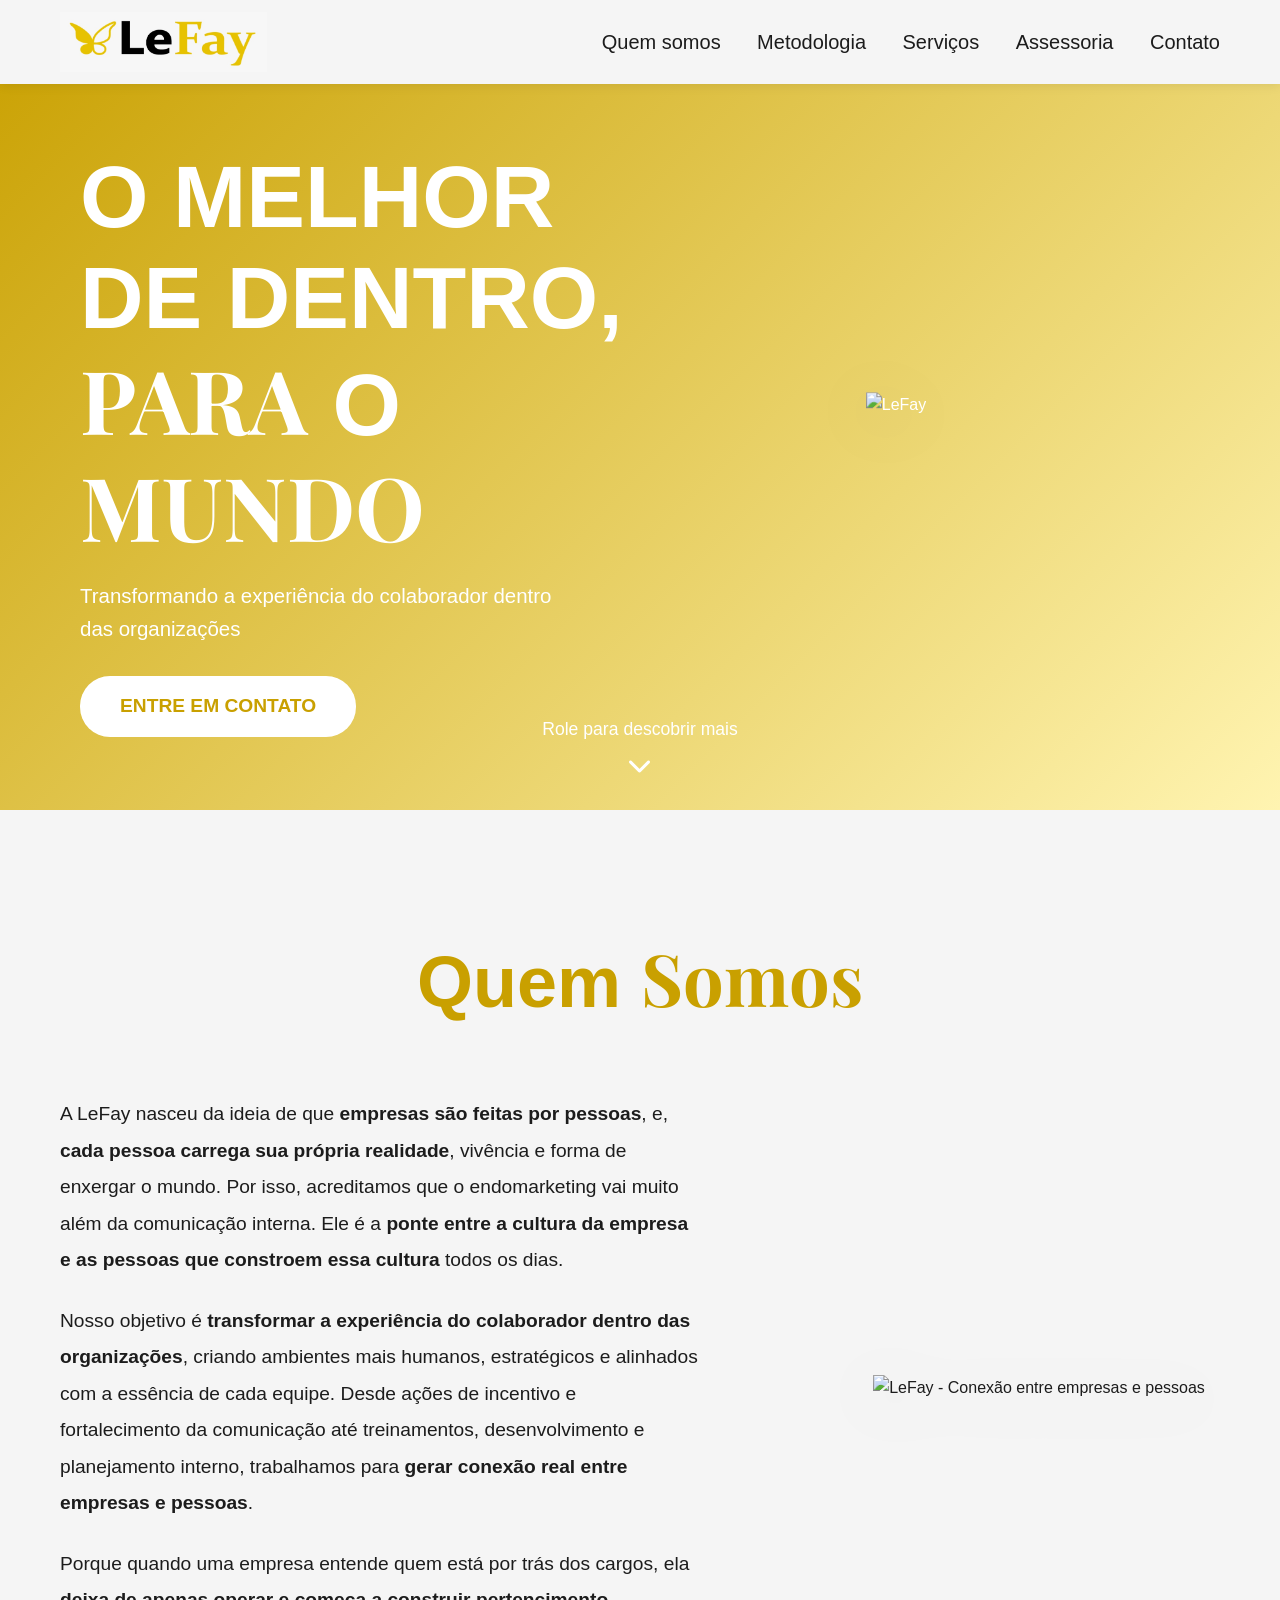
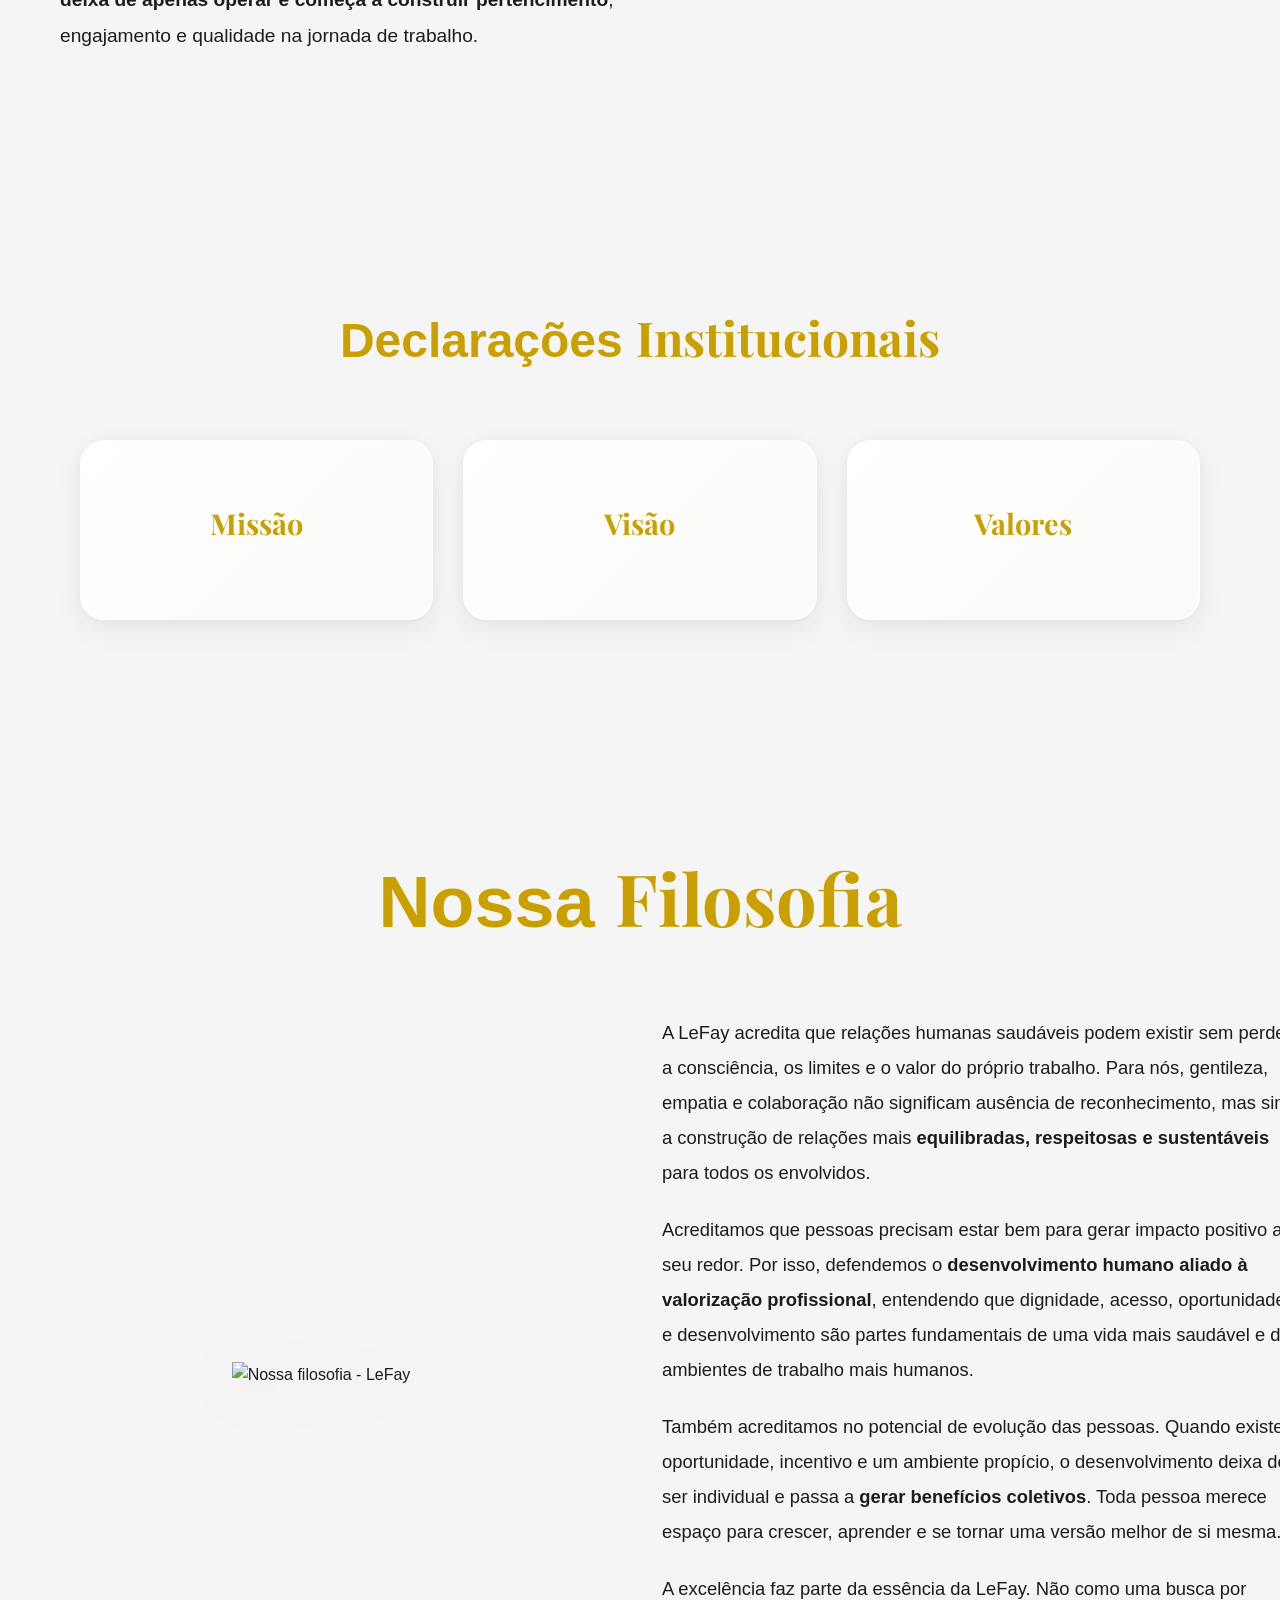
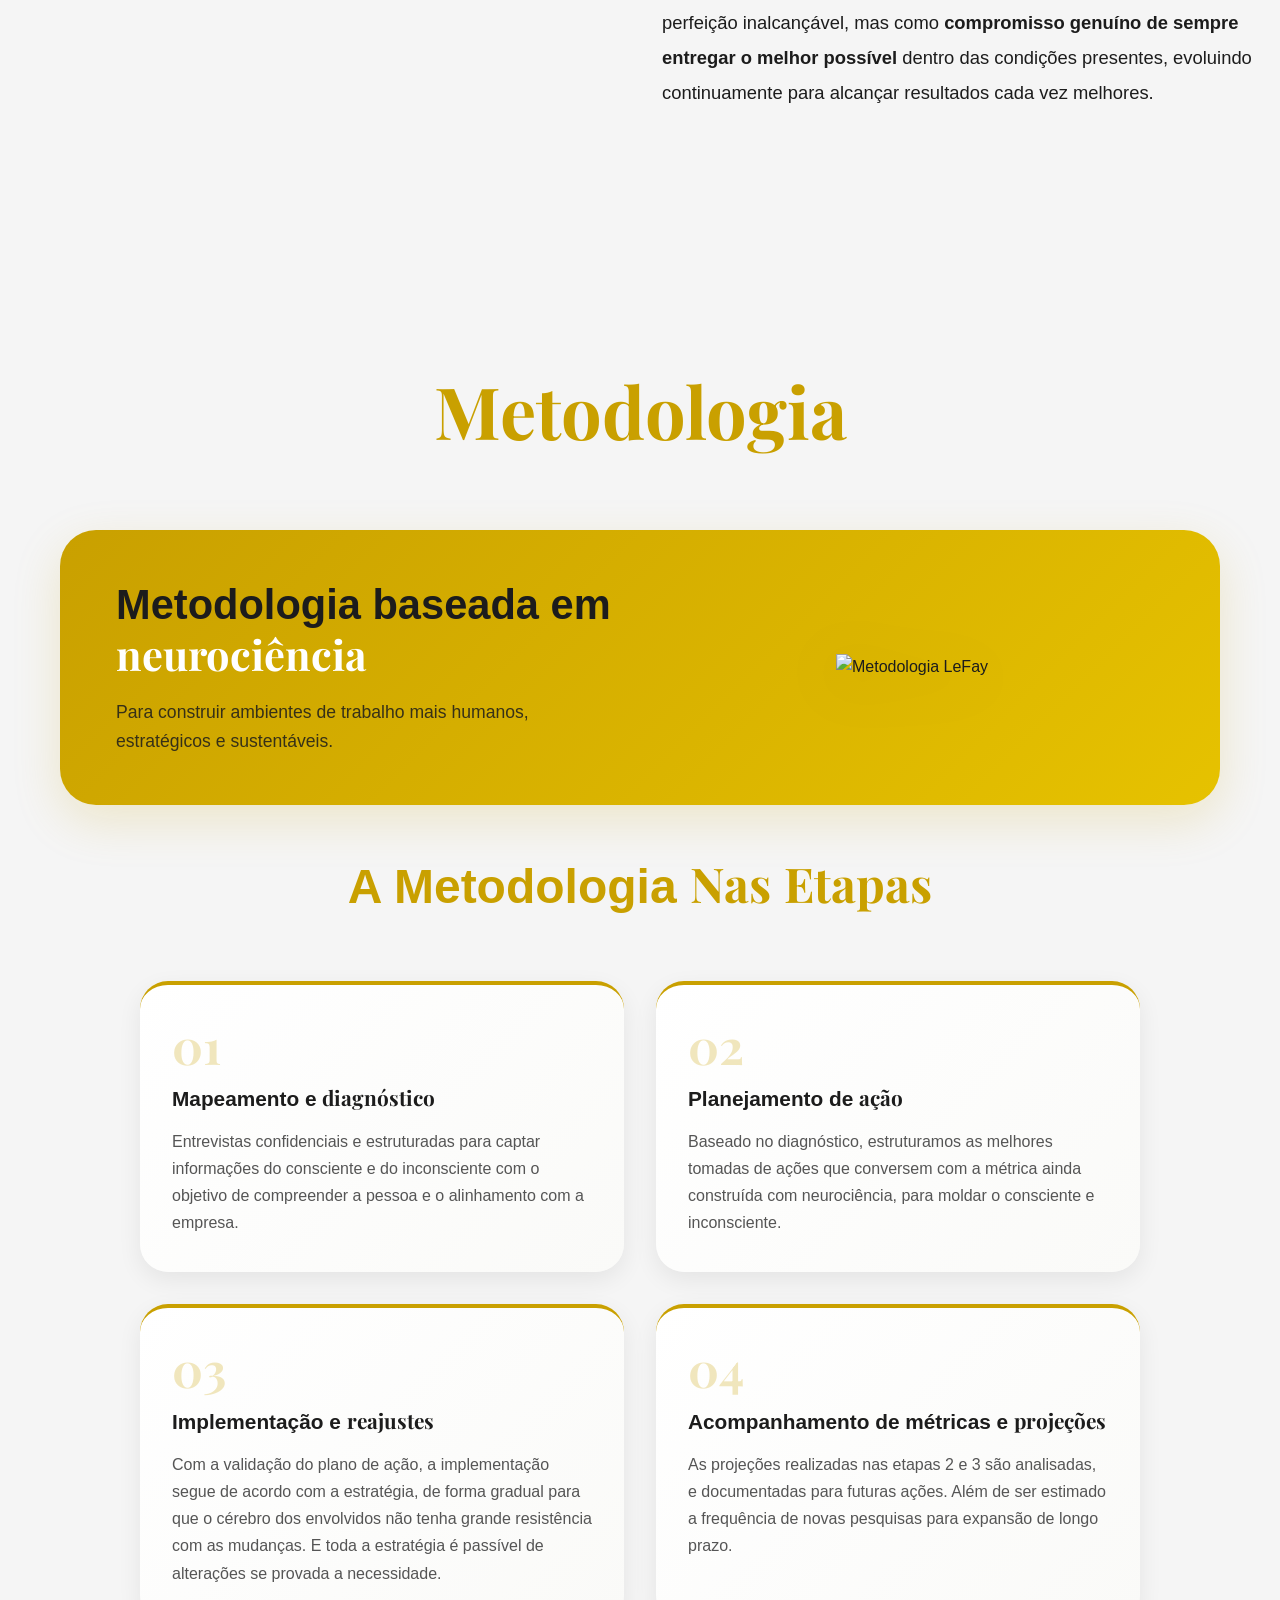
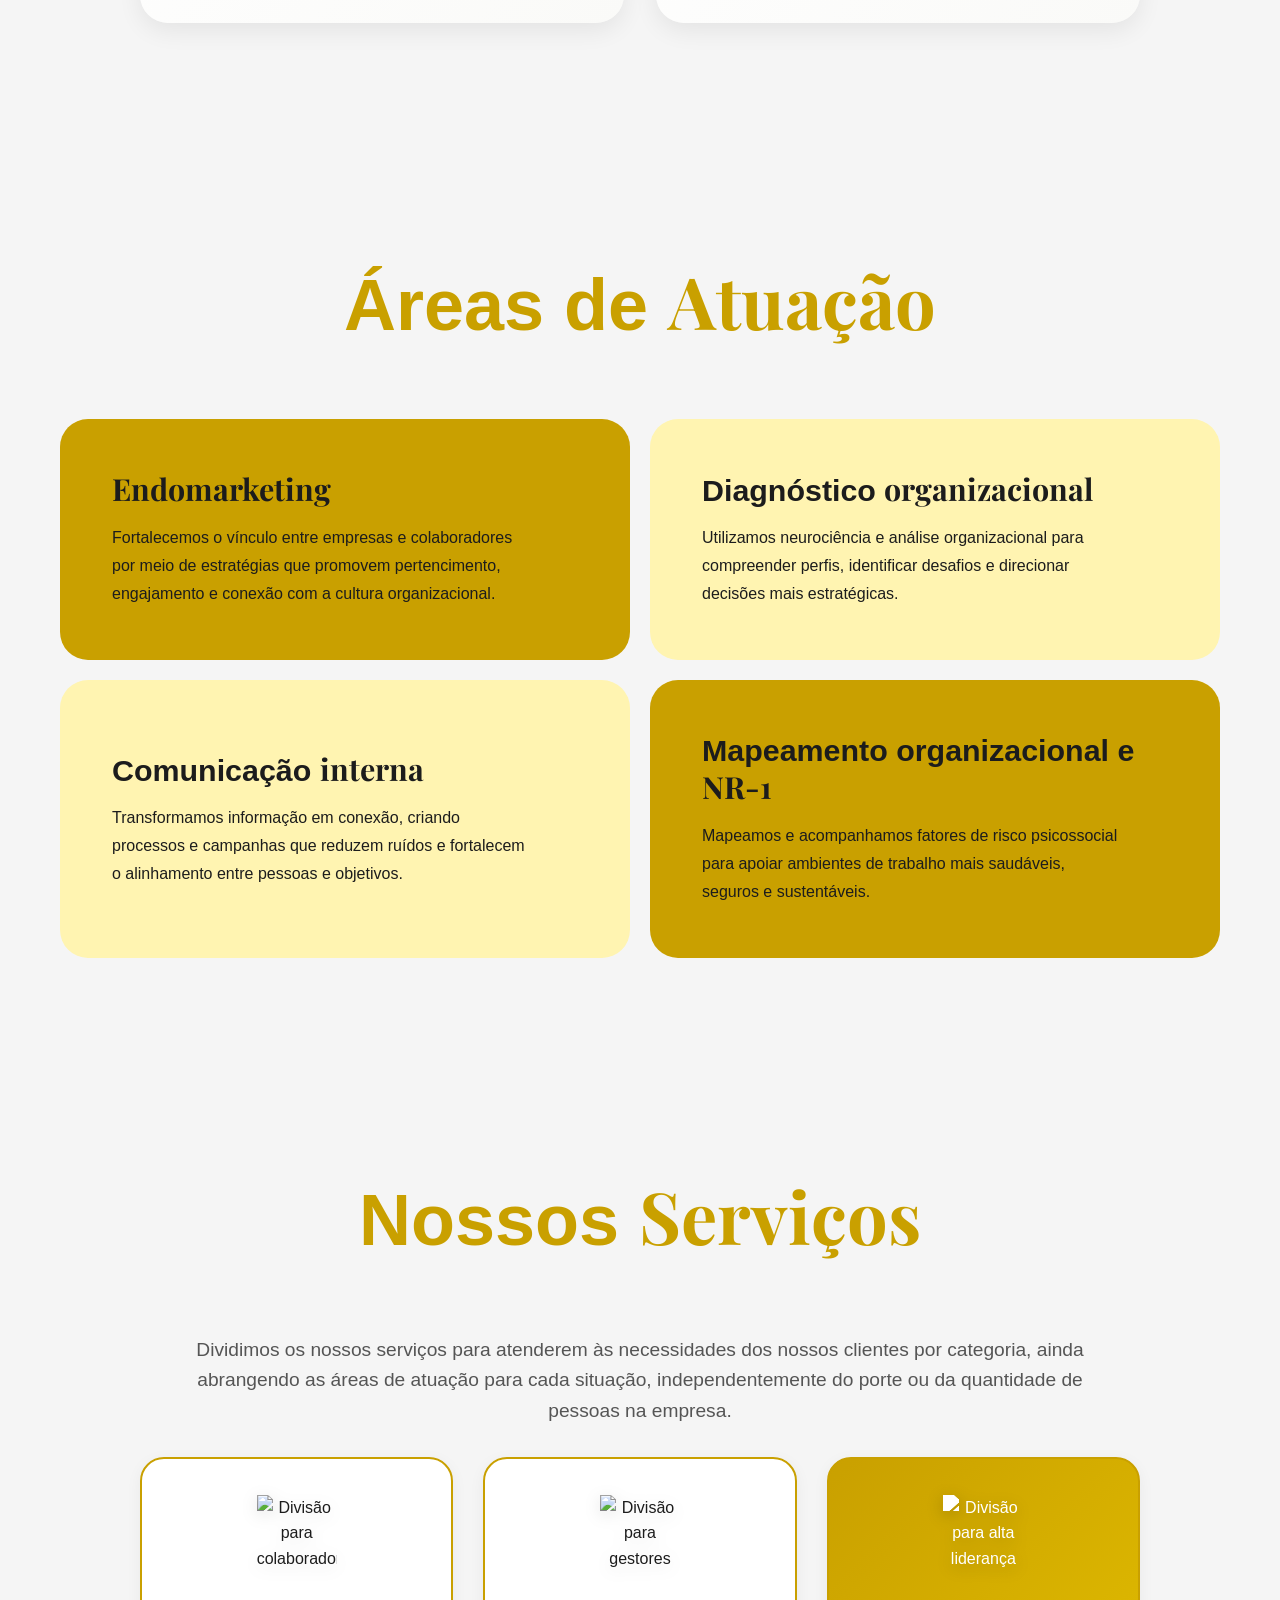
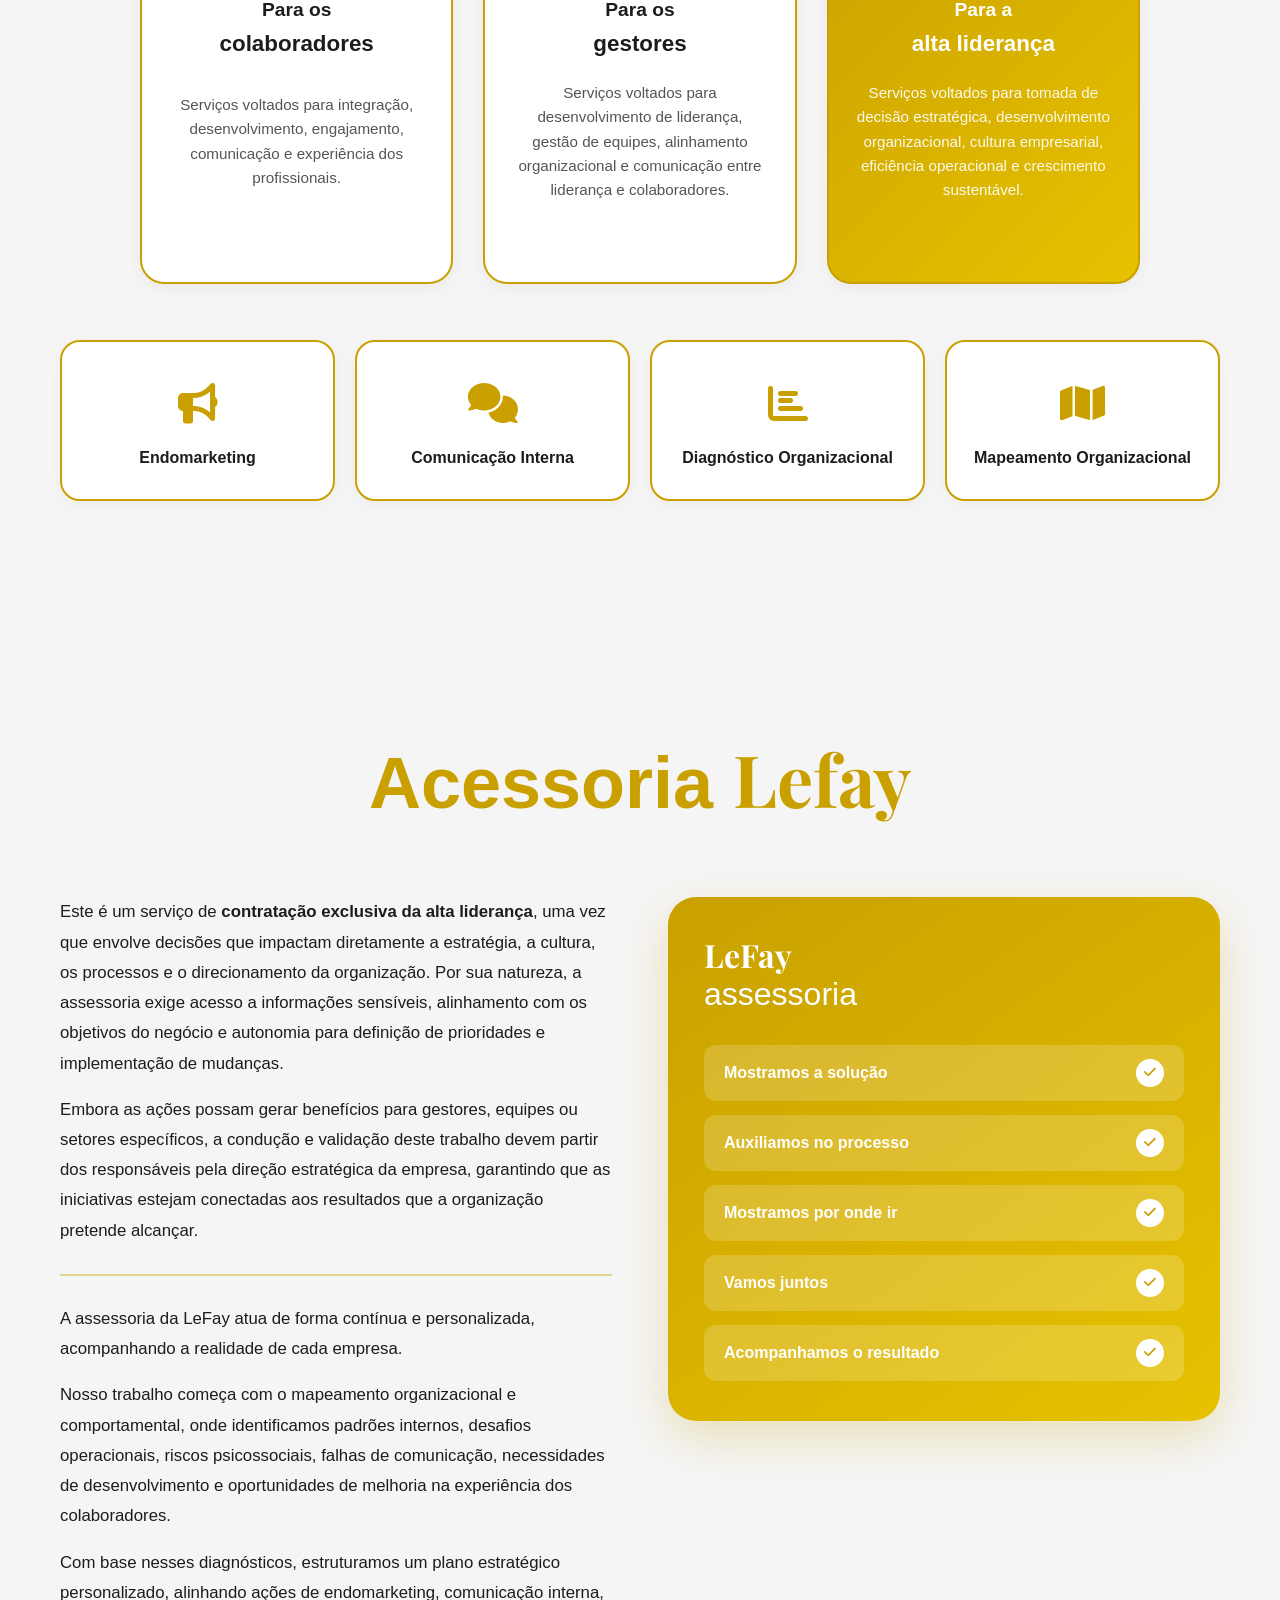
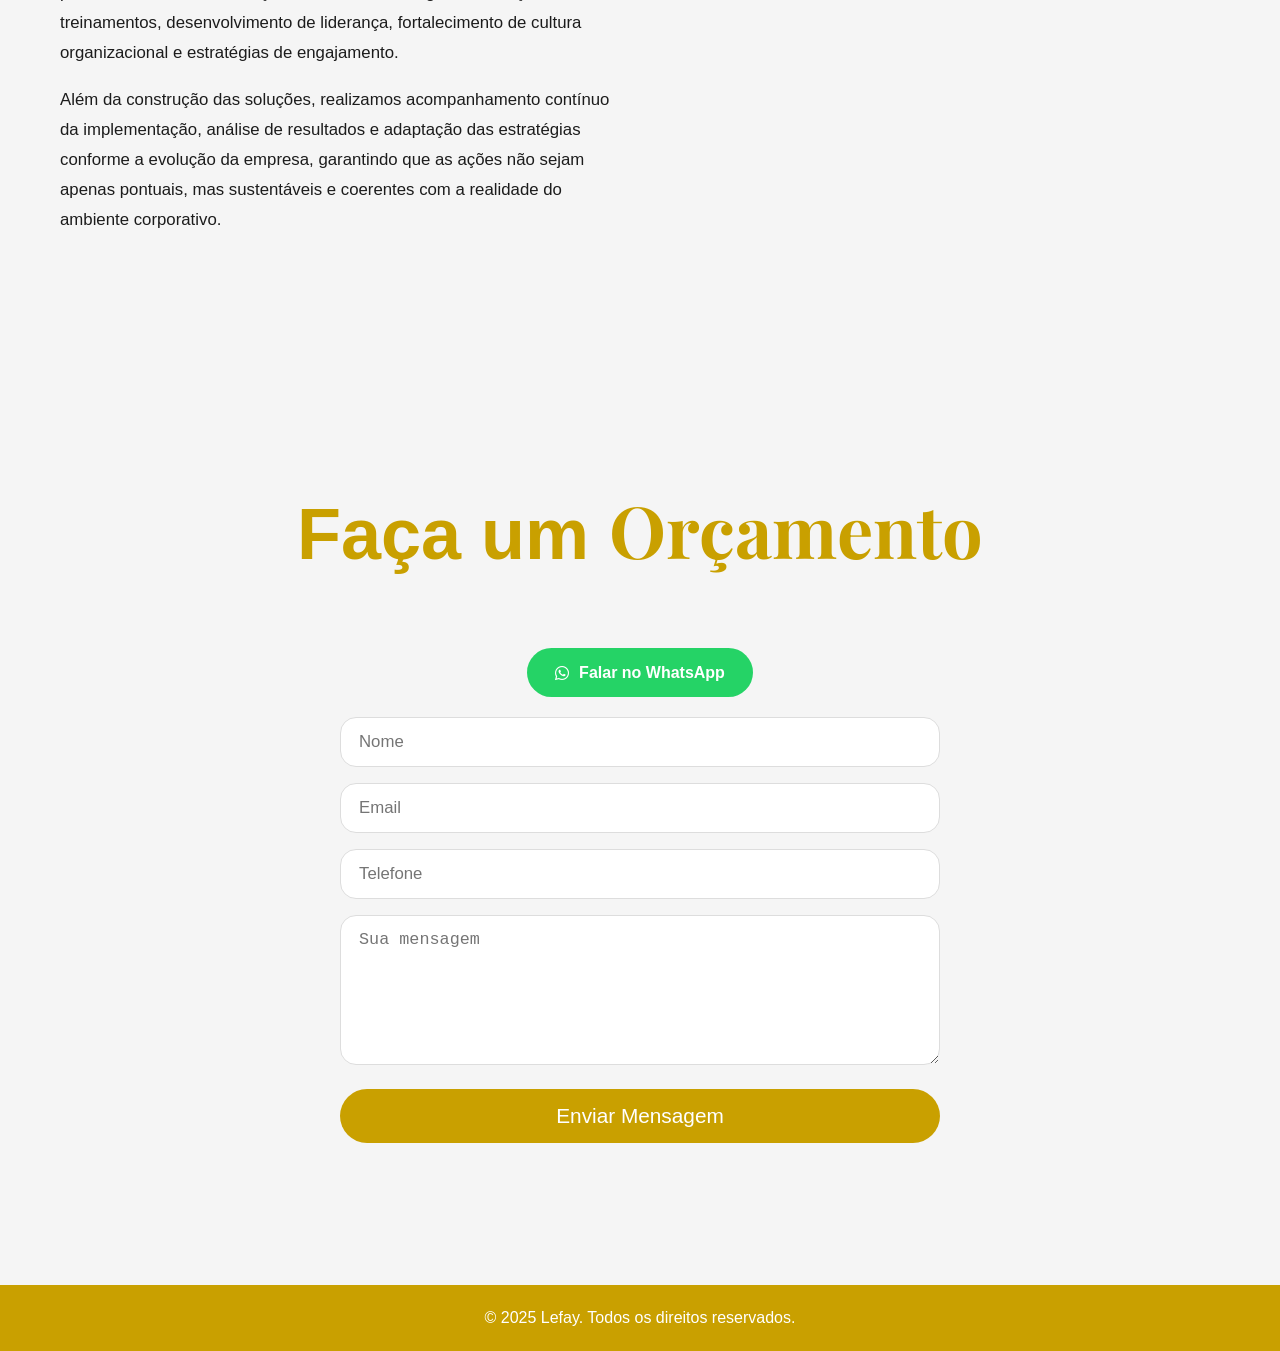
==== commit a349e797: "atualizando a landing page com as alterações solicitadas pela cliente" ====
--- a/index.html
+++ b/index.html
@@ -7,6 +7,7 @@
     <link rel="icon" type="image/png" href="images/favicon.png" sizes="64x64">
     <link rel="stylesheet" href="styles.css">
     <link rel="stylesheet" href="https://cdnjs.cloudflare.com/ajax/libs/font-awesome/6.0.0/css/all.min.css">
+    <link href="https://fonts.googleapis.com/css2?family=Playfair+Display:wght@400;700;900&display=swap" rel="stylesheet">
 </head>
 <body>
     <nav class="navbar">
@@ -30,7 +31,7 @@
     <header class="welcome-hero">
         <div class="container">
             <div class="hero-content">
-                <h1>O MELHOR DE DENTRO, PARA O MUNDO</h1>
+                <h1>O MELHOR DE DENTRO, <span class="highlight">PARA</span> O <span class="highlight">MUNDO</span></h1>
                 <p>Transformando a experiência do colaborador dentro das organizações</p>
                 <a href="#contact" class="cta-button">ENTRE EM CONTATO</a>
             </div>
@@ -46,7 +47,7 @@
 
     <section class="about" id="about">
         <div class="container">
-            <h2 class="section-title">QUEM SOMOS</h2>
+            <h2 class="section-title">Quem <span class="highlight">Somos</span></h2>
             <div class="about-split">
                 <div class="about-text">
                     <p>
@@ -68,48 +69,39 @@
 
     <section class="mvv">
         <div class="container">
-            <h2 class="section-title">DECLARAÇÕES INSTITUCIONAIS</h2>
+            <h2 class="section-titlee">Declarações <span class="highlight">Institucionais</span></h2>
             <div class="mvv-grid">
-                <a class="card-link" href="pages/mvv-missao.html">
-                    <div class="mvv-card interactive">
-                        <h3>Missão</h3>
-                        <div class="mvv-details">
-                            <p>Transformar a cultura organizacional em conexão real entre empresas e colaboradores, traduzindo a essência de cada negócio em experiências, comunicações e estratégias que fortaleçam pertencimento, engajamento e qualidade na jornada de trabalho.</p>
-                        </div>
-                    </div>
-                </a>
-                <a class="card-link" href="pages/mvv-visao.html">
-                    <div class="mvv-card interactive">
-                        <h3>Visão</h3>
-                        <div class="mvv-details">
-                            <p>Ser referência na construção de modelos de trabalho mais humanos, estratégicos e sustentáveis, promovendo inovação nas relações corporativas, no desenvolvimento de pessoas e na valorização da diversidade, além de contribuir para a criação de novos padrões de reconhecimento e excelência no ambiente empresarial.</p>
-                        </div>
-                    </div>
-                </a>
-                <a class="card-link" href="pages/mvv-valores.html">
-                    <div class="mvv-card interactive">
-                        <h3>Valores</h3>
-                        <div class="mvv-details">
-                            <ul class="values-list">
-                                <li>Respeito</li>
-                                <li>Equidade</li>
-                                <li>Cordialidade</li>
-                                <li>Desenvolvimento contínuo</li>
-                                <li>Parceria e trabalho em equipe</li>
-                            </ul>
-                        </div>
-                    </div>
-                </a>
-            </div>
-
-            
-        </div>
-    </section>
-    <!-- Seção "Suas dores" foi removida conforme solicitado -->
+                <div class="mvv-card interactive" data-target="missao">
+                    <h3><span class="highlight">Missão</span></h3>
+                    <div class="mvv-details">
+                        <p>Transformar a cultura organizacional em conexão real entre empresas e colaboradores, traduzindo a essência de cada negócio em experiências, comunicações e estratégias que fortaleçam pertencimento, engajamento e qualidade na jornada de trabalho.</p>
+                    </div>
+                </div>
+                <div class="mvv-card interactive" data-target="visao">
+                    <h3><span class="highlight">Visão</span></h3>
+                    <div class="mvv-details">
+                        <p>Ser referência na construção de modelos de trabalho mais humanos, estratégicos e sustentáveis, promovendo inovação nas relações corporativas, no desenvolvimento de pessoas e na valorização da diversidade, além de contribuir para a criação de novos padrões de reconhecimento e excelência no ambiente empresarial.</p>
+                    </div>
+                </div>
+                <div class="mvv-card interactive" data-target="valores">
+                    <h3><span class="highlight">Valores</span></h3>
+                    <div class="mvv-details">
+                        <ul class="values-list">
+                            <li>Respeito</li>
+                            <li>Equidade</li>
+                            <li>Cordialidade</li>
+                            <li>Desenvolvimento contínuo</li>
+                            <li>Parceria e trabalho em equipe</li>
+                        </ul>
+                    </div>
+                </div>
+            </div>
+        </div>
+    </section>
 
     <section class="filosofia" id="filosofia">
         <div class="container">
-            <h2 class="section-title">NOSSA FILOSOFIA</h2>
+            <h2 class="section-title">Nossa <span class="highlight">Filosofia</span></h2>
             <div class="filosofia-content">
                 <div class="filosofia-image">
                     <img src="./iconografia/Team spirit-pana.png" alt="Nossa filosofia - LeFay">
@@ -134,10 +126,10 @@
 
     <section class="metodologia" id="metodologia">
         <div class="container">
-            <h2 class="section-title">METODOLOGIA</h2>
+            <h2 class="section-title"><span class="highlight">Metodologia</span></h2>
             <div class="metodologia-hero-box">
                 <div class="metodologia-hero-text">
-                    <h3>Metodologia baseada em <span>neurociência</span></h3>
+                    <h3>Metodologia baseada em <span class="highlight">neurociência</span></h3>
                     <p class="metodologia-sub">Para construir ambientes de trabalho mais humanos, estratégicos e sustentáveis.</p>
                 </div>
                 <div class="metodologia-hero-img">
@@ -145,30 +137,27 @@
                 </div>
             </div>
         </div>
-    </section>
-
-    <section class="etapas">
-        <div class="container">
-            <h2 class="section-title">A METODOLOGIA NAS ETAPAS</h2>
+        <div class="container">
+            <h2 class="section-titlee">A Metodologia <span class="highlight">Nas</span> <span class="highlight">Etapas</span></h2>
             <div class="etapas-grid">
                 <div class="etapa-card">
-                    <div class="etapa-number">01</div>
-                    <h3>Mapeamento e diagnóstico</h3>
+                    <div class="etapa-number"><span class="highlight">01</span></div>
+                    <h3>Mapeamento e <span class="highlight">diagnóstico</span></h3>
                     <p>Entrevistas confidenciais e estruturadas para captar informações do consciente e do inconsciente com o objetivo de compreender a pessoa e o alinhamento com a empresa.</p>
                 </div>
                 <div class="etapa-card">
-                    <div class="etapa-number">02</div>
-                    <h3>Planejamento de ação</h3>
+                    <div class="etapa-number"><span class="highlight">02</span></div>
+                    <h3>Planejamento de <span class="highlight">ação</span></h3>
                     <p>Baseado no diagnóstico, estruturamos as melhores tomadas de ações que conversem com a métrica ainda construída com neurociência, para moldar o consciente e inconsciente.</p>
                 </div>
                 <div class="etapa-card">
-                    <div class="etapa-number">03</div>
-                    <h3>Implementação e reajustes</h3>
+                    <div class="etapa-number"><span class="highlight">03</span></div>
+                    <h3>Implementação e <span class="highlight">reajustes</span></h3>
                     <p>Com a validação do plano de ação, a implementação segue de acordo com a estratégia, de forma gradual para que o cérebro dos envolvidos não tenha grande resistência com as mudanças. E toda a estratégia é passível de alterações se provada a necessidade.</p>
                 </div>
                 <div class="etapa-card">
-                    <div class="etapa-number">04</div>
-                    <h3>Acompanhamento de métricas e projeções</h3>
+                    <div class="etapa-number"><span class="highlight">04</span></div>
+                    <h3>Acompanhamento de métricas e <span class="highlight">projeções</span></h3>
                     <p>As projeções realizadas nas etapas 2 e 3 são analisadas, e documentadas para futuras ações. Além de ser estimado a frequência de novas pesquisas para expansão de longo prazo.</p>
                 </div>
             </div>
@@ -177,23 +166,23 @@
 
     <section class="areas" id="areas">
         <div class="container">
-            <h2 class="section-title">ÁREAS DE ATUAÇÃO</h2>
+            <h2 class="section-title">Áreas de <span class="highlight">Atuação</span></h2>
         </div>
         <div class="areas-grid">
             <div class="area-tile area-tile--gold">
-                <h3>Endomarketing</h3>
+                <h3><span class="highlight">Endomarketing</span></h3>
                 <p>Fortalecemos o vínculo entre empresas e colaboradores por meio de estratégias que promovem pertencimento, engajamento e conexão com a cultura organizacional.</p>
             </div>
             <div class="area-tile area-tile--light">
-                <h3>Diagnóstico organizacional</h3>
+                <h3>Diagnóstico <span class="highlight">organizacional</span></h3>
                 <p>Utilizamos neurociência e análise organizacional para compreender perfis, identificar desafios e direcionar decisões mais estratégicas.</p>
             </div>
             <div class="area-tile area-tile--light">
-                <h3>Comunicação interna</h3>
+                <h3>Comunicação <span class="highlight">interna</span></h3>
                 <p>Transformamos informação em conexão, criando processos e campanhas que reduzem ruídos e fortalecem o alinhamento entre pessoas e objetivos.</p>
             </div>
             <div class="area-tile area-tile--gold">
-                <h3>Mapeamento organizacional e NR-1</h3>
+                <h3>Mapeamento organizacional e <span class="highlight">NR-1</span></h3>
                 <p>Mapeamos e acompanhamos fatores de risco psicossocial para apoiar ambientes de trabalho mais saudáveis, seguros e sustentáveis.</p>
             </div>
         </div>
@@ -201,94 +190,67 @@
 
     <section class="services" id="services">
         <div class="container">
-            <h2 class="section-title">NOSSOS SERVIÇOS</h2>
+            <h2 class="section-title">Nossos <span class="highlight">Serviços</span></h2>
             <p class="section-subtitle">
                 Dividimos os nossos serviços para atenderem às necessidades dos nossos clientes por categoria, ainda abrangendo as áreas de atuação para cada situação, independentemente do porte ou da quantidade de pessoas na empresa.
             </p>
 
+            <!-- Cards principais -->
             <div class="service-divisions">
-                <div class="division-card">
-                    <img src="./iconografia/Team goals-rafiki.png" alt="Divisão para colaboradores">
-                    <h4>Para os<br><strong>colaboradores</strong></h4>
-                    <p class="division-desc">Serviços com objetivo de gerar impacto direto na experiência, no desenvolvimento, na comunicação e no bem-estar dos colaboradores dentro da organização.</p>
-                </div>
-                <div class="division-card">
-                    <img src="./iconografia/Scrum board-rafiki.png" alt="Divisão para gestores">
-                    <h4>Para os<br><strong>gestores</strong></h4>
-                    <p class="division-desc">Serviços voltados para fortalecer a atuação da liderança intermediária e aprimorar a relação entre gestores, equipes e processos organizacionais.</p>
-                </div>
-                <div class="division-card division-card--highlight">
-                    <img src="./iconografia/Creative team-cuate.png" alt="Divisão para alta liderança">
-                    <h4>Para a<br><strong>alta liderança</strong></h4>
-                    <p class="division-desc">Contempla serviços relacionados à tomada de decisão estratégica, cultura organizacional, gestão de pessoas e desenvolvimento organizacional.</p>
-                </div>
-            </div>
-
-            <div class="service-areas">
-
-                <div class="service-area-group">
-                    <div class="service-area-header">Endomarketing</div>
-                    <div class="service-items-grid">
-                        <a href="#contact" class="service-item">Campanha de employer branding</a>
-                        <a href="#contact" class="service-item">Treinamento para gestores sobre liderança</a>
-                        <a href="#contact" class="service-item">Implementação de novos processos e/ou ferramentas</a>
-                        <a href="#contact" class="service-item">Criação de materiais de Onboarding</a>
-                        <a href="#contact" class="service-item">Treinamento para colaboradores e gestores</a>
-                    </div>
-                </div>
-
-                <div class="service-area-group">
-                    <div class="service-area-header">Comunicação Interna</div>
-                    <div class="service-items-grid">
-                        <a href="#contact" class="service-item">Criação de peças publicitárias para campanha interna</a>
-                        <a href="#contact" class="service-item">Criação de calendário anual de endomarketing</a>
-                        <a href="#contact" class="service-item">Sistemática interna de comunicação (de mural à plataforma)</a>
-                        <a href="#contact" class="service-item">Padronização de mensagens para atendimento interno e externo em canais digitais</a>
-                        <a href="#contact" class="service-item">Padronização para feedbacks</a>
-                        <a href="#contact" class="service-item">Programa de incentivo interno</a>
-                        <a href="#contact" class="service-item">Documentação de descrição de processos</a>
-                        <a href="#contact" class="service-item">Ações de campanhas de cultura organizacional</a>
-                        <a href="#contact" class="service-item">Treinamento sobre comunicação assertiva</a>
-                    </div>
-                </div>
-
-                <div class="service-area-group">
-                    <div class="service-area-header">Diagnóstico Organizacional</div>
-                    <div class="service-items-grid">
-                        <a href="#contact" class="service-item">Diagnóstico de riscos psicossociais (NR-1)</a>
-                        <a href="#contact" class="service-item">Diagnóstico de rotatividade geral e por setor</a>
-                        <a href="#contact" class="service-item">Diagnóstico de perfil comportamental por setor</a>
-                        <a href="#contact" class="service-item">Diagnóstico de satisfação do colaborador</a>
-                        <a href="#contact" class="service-item">Diagnóstico de satisfação de gestão</a>
-                        <a href="#contact" class="service-item">Diagnóstico de gargalos em procedimentos</a>
-                        <a href="#contact" class="service-item">Diagnóstico de comunicação interna</a>
-                        <a href="#contact" class="service-item">Diagnóstico de satisfação geral</a>
-                        <a href="#contact" class="service-item">Diagnóstico de alinhamento cultural</a>
-                    </div>
-                </div>
-
-                <div class="service-area-group">
-                    <div class="service-area-header">Mapeamento Organizacional</div>
-                    <div class="service-items-grid">
-                        <a href="#contact" class="service-item">Mapeamento de gargalos por setor</a>
-                        <a href="#contact" class="service-item">Mapeamento de funções para identificar sobrecarga</a>
-                        <a href="#contact" class="service-item">Mapeamento de funções para automações</a>
-                        <a href="#contact" class="service-item">Mapeamento de perfil comportamental</a>
-                        <a href="#contact" class="service-item">Mapeamento de satisfações e insatisfações</a>
-                        <a href="#contact" class="service-item">Mapeamento de dificuldades com metas</a>
-                        <a href="#contact" class="service-item">Mapeamento de comunicação interna verbal e não verbal</a>
-                    </div>
-                </div>
-
-            </div>
-        </div>
-    </section>
-
-    <!-- Seções removidas: "Nós te garantimos", "Como te garantimos", "Criadores" -->
+                <a href="pages/servicos-colaboradores.html" class="division-card-link">
+                    <div class="division-card">
+                        <img src="./iconografia/Team goals-rafiki.png" alt="Divisão para colaboradores">
+                        <h4>Para os<br><strong>colaboradores</strong></h4>
+                        <p class="division-desc">Serviços voltados para integração, desenvolvimento, engajamento, comunicação e experiência dos profissionais.</p>
+                        <span class="click-indicator">Clique para ver os serviços →</span>
+                    </div>
+                </a>
+                <a href="pages/servicos-gestores.html" class="division-card-link">
+                    <div class="division-card">
+                        <img src="./iconografia/Scrum board-rafiki.png" alt="Divisão para gestores">
+                        <h4>Para os<br><strong>gestores</strong></h4>
+                        <p class="division-desc">Serviços voltados para desenvolvimento de liderança, gestão de equipes, alinhamento organizacional e comunicação entre liderança e colaboradores.</p>
+                        <span class="click-indicator">Clique para ver os serviços →</span>
+                    </div>
+                </a>
+                <a href="pages/servicos-alta-lideranca.html" class="division-card-link">
+                    <div class="division-card division-card--highlight">
+                        <img src="./iconografia/Creative team-cuate.png" alt="Divisão para alta liderança">
+                        <h4>Para a<br><strong>alta liderança</strong></h4>
+                        <p class="division-desc">Serviços voltados para tomada de decisão estratégica, desenvolvimento organizacional, cultura empresarial, eficiência operacional e crescimento sustentável.</p>
+                        <span class="click-indicator">Clique para ver os serviços →</span>
+                    </div>
+                </a>
+            </div>
+
+            <!-- Novos botões por categoria -->
+            <div class="service-category-buttons">
+                <a href="pages/categoria-endomarketing.html" class="service-category-btn">
+                    <span class="btn-icon"><i class="fas fa-bullhorn"></i></span>
+                    <span class="btn-label">Endomarketing</span>
+                </a>
+                <a href="pages/categoria-comunicacao-interna.html" class="service-category-btn">
+                    <span class="btn-icon"><i class="fas fa-comments"></i></span>
+                    <span class="btn-label">Comunicação Interna</span>
+                    
+                </a>
+                <a href="pages/categoria-diagnostico.html" class="service-category-btn">
+                    <span class="btn-icon"><i class="fas fa-chart-bar"></i></span>
+                    <span class="btn-label">Diagnóstico Organizacional</span>
+                    
+                </a>
+                <a href="pages/categoria-mapeamento.html" class="service-category-btn">
+                    <span class="btn-icon"><i class="fas fa-map"></i></span>
+                    <span class="btn-label">Mapeamento Organizacional</span>
+                    
+                </a>
+            </div>
+        </div>
+    </section>
 
     <section class="assessoria" id="assessoria">
         <div class="container">
-            <h2 class="section-title">ASSESSORIA LEFAY</h2>
+            <h2 class="section-title">Acessoria <span class="highlight">Lefay</span></h2>
             <div class="assessoria-layout">
                 <div class="assessoria-text">
                     <p>Este é um serviço de <b>contratação exclusiva da alta liderança</b>, uma vez que envolve decisões que impactam diretamente a estratégia, a cultura, os processos e o direcionamento da organização. Por sua natureza, a assessoria exige acesso a informações sensíveis, alinhamento com os objetivos do negócio e autonomia para definição de prioridades e implementação de mudanças.</p>
@@ -302,7 +264,7 @@
                 <div class="assessoria-checklist">
                     <div class="assessoria-checklist-inner">
                         <div class="assessoria-brand">
-                            <span class="assessoria-brand-name">LeFay<br>assessoria</span>
+                            <span class="assessoria-brand-name"><span class="highlight">LeFay</span><br>assessoria</span>
                         </div>
                         <ul class="checklist-items">
                             <li><span>Mostramos a solução</span><i class="fas fa-check"></i></li>
@@ -319,7 +281,7 @@
 
     <section class="contact" id="contact">
         <div class="container">
-            <h2 class="section-title">FAÇA UM ORÇAMENTO</h2>
+            <h2 class="section-title">Faça um <span class="highlight">Orçamento</span></h2>
             <div class="contact-actions">
                 <a class="whatsapp-button" href="https://wa.me/5511933460090" target="_blank" rel="noopener noreferrer">
                     <i class="fab fa-whatsapp"></i> Falar no WhatsApp
@@ -347,41 +309,34 @@
     
     <script src="https://cdn.jsdelivr.net/npm/@emailjs/browser@3/dist/email.min.js"></script>
     <script>
-        // Initialize EmailJS (replace with your actual EmailJS details)
         (function() {
-            emailjs.init("zCgR-xovHaTNxg3l9"); // Replace with your EmailJS User ID
+            emailjs.init("zCgR-xovHaTNxg3l9");
         })();
     
         document.getElementById('contactForm').addEventListener('submit', function(event) {
             event.preventDefault();
             
-            // Get form values
             const name = document.getElementById('name').value;
             const email = document.getElementById('email').value;
             const phone = document.getElementById('phone').value;
             const message = document.getElementById('message').value;
             const statusMessage = document.getElementById('status-message');
     
-            // Clear previous status messages
             statusMessage.textContent = '';
             statusMessage.className = '';
     
-            // Prepare email parameters
             const templateParams = {
                 from_name: name,
                 from_email: email,
                 phone: phone,
                 message: message,
-                to_email: 'publicidad3.ste@gmail.com' // Replace with your actual email
+                to_email: 'publicidad3.ste@gmail.com'
             };
     
-            // Send email using EmailJS
             emailjs.send('service_eqh6zls', 'template_fo7yeye', templateParams)
                 .then(function(response) {
                     statusMessage.textContent = 'Mensagem enviada com sucesso! Entraremos em contato em breve.';
                     statusMessage.className = 'success';
-                    
-                    // Reset form
                     document.getElementById('contactForm').reset();
                 }, function(error) {
                     statusMessage.textContent = 'Erro ao enviar mensagem. Por favor, tente novamente.';
@@ -406,7 +361,6 @@
                         block: 'start'
                     });
                     
-                    // Fecha menu mobile se estiver aberto
                     const navLinks = document.getElementById('navLinks');
                     if (navLinks && navLinks.classList.contains('active')) {
                         navLinks.classList.remove('active');
@@ -415,14 +369,54 @@
             });
         });
 
-        // Interações MVV para mobile (expande ao toque)
-        document.addEventListener('DOMContentLoaded', () => {
-            // Removido comportamento de expandir MVV; agora são links clicáveis
-
-            // Interações cards de serviços para mobile
-            // Removido comportamento de expandir serviços; agora são links clicáveis
-
-            // Mobile menu toggle
+        // MVV Cards - Interativos
+        document.addEventListener('DOMContentLoaded', function() {
+            const mvvCards = document.querySelectorAll('.mvv-card.interactive');
+            
+            function closeAllCards() {
+                mvvCards.forEach(card => {
+                    card.classList.remove('active');
+                });
+            }
+
+            function toggleCard(card) {
+                if (card.classList.contains('active')) {
+                    card.classList.remove('active');
+                } else {
+                    closeAllCards();
+                    card.classList.add('active');
+                }
+            }
+
+            mvvCards.forEach(card => {
+                card.addEventListener('click', function(e) {
+                    if ('ontouchstart' in window || navigator.maxTouchPoints > 0) {
+                        e.preventDefault();
+                        toggleCard(this);
+                    }
+                });
+
+                card.addEventListener('mouseenter', function() {
+                    if (!('ontouchstart' in window) && navigator.maxTouchPoints === 0) {
+                        closeAllCards();
+                        this.classList.add('active');
+                    }
+                });
+
+                card.addEventListener('mouseleave', function() {
+                    if (!('ontouchstart' in window) && navigator.maxTouchPoints === 0) {
+                        this.classList.remove('active');
+                    }
+                });
+            });
+
+            document.addEventListener('click', function(e) {
+                if (!e.target.closest('.mvv-card')) {
+                    closeAllCards();
+                }
+            });
+
+            // Menu mobile toggle
             const menuToggle = document.getElementById('menuToggle');
             const navLinks = document.getElementById('navLinks');
             if (menuToggle && navLinks) {
@@ -431,14 +425,12 @@
                     navLinks.classList.toggle('active');
                 });
                 
-                // Fechar menu ao clicar em um link
                 navLinks.querySelectorAll('a').forEach(link => {
                     link.addEventListener('click', () => {
                         navLinks.classList.remove('active');
                     });
                 });
 
-                // Fechar menu ao clicar fora
                 document.addEventListener('click', (e) => {
                     if (!e.target.closest('.navbar')) {
                         navLinks.classList.remove('active');
--- a/styles.css
+++ b/styles.css
@@ -1,13 +1,14 @@
 :root {
     --gold: #C9A000;
     --sunflower: #FFF4B1;
-    --beige: #F5F5DC;
+    --beige: #F5F5F5;
     --white: #ffffff;
     --white2: #F5F5F5;
-    --text-dark: #333333;
+    --text-dark: #1C1C1C;
     --light-gold: #E6C200;
-    --soft-beige: #F0EDE3;
-    --cream: #FFFAF0;
+    --soft-beige: #F5F5F5;
+    --cream: #F5F5F5;
+    --brand-white: #F5F5F5;
     --notice-bg: #fffbe6;
     --notice-border: #ffe58f;
 }
@@ -24,14 +25,11 @@
     color: var(--text-dark);
     max-width: 100%;
     overflow-x: hidden;
-}
-
-section:nth-child(even) {
-    background-color: var(--soft-beige);
-}
-
-section:nth-child(odd) {
-    background-color: var(--cream);
+    background-color: var(--brand-white);
+}
+
+section {
+    background-color: var(--brand-white);
 }
 
 .container {
@@ -41,14 +39,14 @@
     width: 100%;
 }
 
-/* Navbar (diminuída) */
+/* Navbar */
 .navbar {
     position: fixed;
     top: 0;
     left: 0;
     right: 0;
     background-color: var(--white2);
-    padding: 12px 0; /* Reduzido */
+    padding: 12px 0;
     box-shadow: 0 2px 10px rgba(0, 0, 0, 0.08);
     z-index: 1000;
 }
@@ -60,23 +58,23 @@
 }
 
 .logo {
-    height: 60px; /* Reduzido */
+    height: 60px;
     display: flex;
     align-items: center;
 }
 
 .logo img {
-    height: 60px; /* Reduzido */
+    height: 60px;
     width: auto;
 }
 
 .nav-links a {
     text-decoration: none;
     color: var(--text-dark);
-    margin-left: 32px; /* um pouco menor */
+    margin-left: 32px;
     font-weight: 500;
     transition: color 0.3s ease;
-    font-size: 20px; /* menor */
+    font-size: 20px;
 }
 
 .nav-links a:hover {
@@ -92,7 +90,7 @@
 
 /* Welcome Hero Section */
 .welcome-hero {
-    height: 90vh;
+    min-height: 90vh;
     background: linear-gradient(135deg, var(--gold), var(--sunflower));
     color: var(--white);
     display: flex;
@@ -100,19 +98,23 @@
     position: relative;
     padding-top: 80px;
     padding-left: 40px;
+    overflow: hidden;
 }
 
 .welcome-hero .container {
     display: block;
     padding: 0;
     max-width: none;
+    width: 100%;
 }
 
 .hero-content {
     text-align: left;
-    max-width: 900px;
+    max-width: min(700px, 60vw);
     margin: 0;
-    padding: 0;
+    padding: 0 40px;
+    position: relative;
+    z-index: 2;
 }
 
 .hero-image {
@@ -120,10 +122,12 @@
     right: 5%;
     top: 50%;
     transform: translateY(-50%);
-    max-width: 50%;
+    width: 50%;
+    max-width: 680px;
     display: flex;
     align-items: center;
     justify-content: center;
+    z-index: 1;
 }
 
 .hero-image img {
@@ -140,16 +144,22 @@
 }
 
 .hero-content h1 {
-    font-family: "Arial Black", sans-serif;
-    font-weight: 900;
-    font-size: 8rem;
+    font-size: clamp(3.5rem, 7vw, 5.5rem);
     margin-bottom: 18px;
-    line-height: 1.1;
+    line-height: 1.15;
+    max-width: 100%;
+    word-wrap: break-word;
+}
+
+.hero-content h1 .highlight {
+    font-family: 'Playfair Display', serif;
+    font-weight: 700;
 }
 
 .hero-content p {
-    font-size: 1.5rem;
+    font-size: clamp(1.1rem, 1.6vw, 1.6rem);
     margin-bottom: 30px;
+    max-width: 80%;
 }
 
 .cta-button {
@@ -228,10 +238,7 @@
 /* Sections */
 section {
     padding: 110px 0;
-}
-
-section:nth-child(even) {
-    background-color: var(--beige);
+    background-color: var(--brand-white);
 }
 
 /* Títulos de seção gerais */
@@ -241,6 +248,26 @@
     margin-bottom: 56px;
     color: var(--gold);
     margin-left: 0;
+    font-family: 'Arial', sans-serif;
+}
+
+.section-title .highlight {
+    font-family: 'Playfair Display', serif;
+    font-weight: 700;
+}
+
+.section-titlee {
+    text-align: center;
+    font-size: 3.0rem;
+    margin-bottom: 56px;
+    color: var(--gold);
+    margin-left: 0;
+    font-family: 'Arial', sans-serif;
+}
+
+.section-titlee .highlight {
+    font-family: 'Playfair Display', serif;
+    font-weight: 700;
 }
 
 /* Subtítulo seção serviços */
@@ -269,9 +296,15 @@
     font-size: 5rem;
     text-align: center;
     margin: 40px 0 20px;
-}
-
-/* MVV Section */
+    font-family: 'Arial', sans-serif;
+}
+
+.about-content h3 .highlight {
+    font-family: 'Playfair Display', serif;
+    font-weight: 700;
+}
+
+/* MVV Section - Cards interativos (não clicáveis) */
 .mvv-intro {
     max-width: 1000px;
     margin: 60px auto 0;
@@ -292,7 +325,6 @@
     margin-right: 20px;
 }
 
-/* MVV cards com comportamento semelhante aos cards de serviços (interativo) */
 .mvv-card {
     background: linear-gradient(135deg, var(--white) 0%, #fafaf8 100%);
     padding: 40px 32px;
@@ -308,6 +340,7 @@
     transition: all 0.35s cubic-bezier(0.16, 1, 0.3, 1);
     position: relative;
     border: 1px solid rgba(255, 255, 255, 0.8);
+    cursor: pointer;
 }
 
 .mvv-card:hover {
@@ -321,7 +354,21 @@
     color: var(--white);
 }
 
-.mvv-details { 
+.mvv-card.active {
+    background: linear-gradient(135deg, var(--gold) 0%, var(--light-gold) 100%);
+}
+
+.mvv-card.active h3 {
+    color: var(--white);
+}
+
+.mvv-card.active .mvv-details {
+    max-height: 500px;
+    opacity: 1;
+    padding: 12px 10px;
+}
+
+.mvv-details {
     max-height: 0;
     opacity: 0;
     overflow: hidden;
@@ -343,333 +390,859 @@
     font-size: 1.8rem;
     margin-bottom: 12px;
     transition: color 0.8s cubic-bezier(0.25, 0.46, 0.45, 0.94);
-}
-
-/* Services Section */
-.services-grid {
+    font-family: 'Arial', sans-serif;
+}
+
+.mvv-card h3 .highlight {
+    font-family: 'Playfair Display', serif;
+    font-weight: 700;
+}
+
+.mvv-card .values-list {
+    list-style: none;
+    padding: 0;
+    margin: 0;
+    text-align: left;
+}
+
+.mvv-card .values-list li {
+    padding: 6px 0;
+    border-bottom: 1px solid rgba(255, 255, 255, 0.2);
+    font-size: 1rem;
+    color: var(--white);
+}
+
+.mvv-card .values-list li:last-child {
+    border-bottom: none;
+}
+
+/* Services Section - Division Cards */
+.service-divisions {
     display: grid;
-    grid-template-columns: repeat(auto-fit, minmax(270px, 1fr));
-    gap: 50px;
-    max-width: 100%;
-    margin: 0 auto;
-}
-
-.values-list li {
-    padding: 10px 0;
-    border-bottom: 1px solid var(--beige);
-    font-size: 1.1rem;
-}
-.values-list li:last-child {
-    border-bottom: none;
-}
-
-.service-card h3 {
-    color: var(--gold);
-    font-size: 1.8rem;
-    margin-bottom: 12px;
-    transition: color 0.8s cubic-bezier(0.25, 0.46, 0.45, 0.94);
-}
-
-.service-card {
-    background: linear-gradient(135deg, var(--white) 0%, #fafaf8 100%);
-    padding: 45px 36px;
-    border-radius: 24px;
-    text-align: center;
-    transition: all 0.35s cubic-bezier(0.16, 1, 0.3, 1);
-    box-shadow: 0 10px 30px rgba(0, 0, 0, 0.06), 0 1px 8px rgba(0, 0, 0, 0.04);
-    overflow: hidden;
-    min-height: 280px;
-    display: flex;
-    flex-direction: column;
-    justify-content: space-between;
-    align-items: center;
-    position: relative;
-    border: 1px solid rgba(255, 255, 255, 0.8);
-}
-
-.service-card:hover {
-    transform: translateY(-8px);
-    box-shadow: 0 20px 40px rgba(0, 0, 0, 0.12), 0 1px 8px rgba(0, 0, 0, 0.06);
-    background: linear-gradient(135deg, var(--gold) 0%, var(--light-gold) 100%);
-}
-
-.service-card:hover h3 {
-    color: var(--white);
-}
-
-.service-card:hover p {
-    color: var(--white);
-}
-
-.service-description {
-    font-size: 1.05rem;
-    color: #555;
-    line-height: 1.6;
-    margin-bottom: 20px;
-    transition: all 0.4s ease;
-    max-height: 0;
-    opacity: 0;
-    overflow: hidden;
-}
-
-.service-card:hover .service-description {
-    color: var(--white);
-    max-height: 150px;
-    opacity: 1;
-    margin-bottom: 20px;
-}
-
-/* Botão Saiba Mais */
-.saiba-mais-btn {
-    display: inline-flex;
-    align-items: center;
-    gap: 8px;
-    padding: 10px 22px;
-    background: var(--gold);
-    color: var(--white);
-    border-radius: 30px;
-    font-size: 0.95rem;
-    font-weight: 600;
-    transition: all 0.3s ease;
-    box-shadow: 0 4px 12px rgba(0, 0, 0, 0.1);
-    margin-top: auto;
-}
-
-.saiba-mais-btn i {
-    transition: transform 0.3s ease;
-}
-
-.service-card:hover .saiba-mais-btn {
-    background: var(--white);
-    color: var(--gold);
-    box-shadow: 0 6px 18px rgba(0, 0, 0, 0.15);
-}
-
-.service-card:hover .saiba-mais-btn i {
-    transform: translateX(4px);
-}
-
-.service-details { display: none; }
-
-.service-details p {
-    margin: 8px 0;
-}
-
-/* Full-card link wrapper */
-.card-link {
+    grid-template-columns: repeat(3, 1fr);
+    gap: 30px;
+    max-width: 1000px;
+    margin: 0 auto 56px;
+}
+
+.division-card-link {
     text-decoration: none;
     color: inherit;
     display: block;
-    transition: transform 0.25s ease;
-}
-
-.card-link:hover {
-    transform: scale(1.01);
-}
-
-.card-link:focus .service-card,
-.card-link:focus .mvv-card {
+    transition: transform 0.3s ease, box-shadow 0.3s ease;
+    height: 100%;
+}
+
+.division-card-link:hover {
+    transform: translateY(-8px);
+}
+
+.division-card-link:focus .division-card {
     outline: 2px solid var(--gold);
     outline-offset: 4px;
 }
 
-/* Detail Pages Styling */
-.detail-hero {
-    background: linear-gradient(180deg, var(--gold) 0%, var(--sunflower) 100%);
-    color: var(--white);
-    padding: 110px 0 30px;
+.division-card {
+    background: var(--white);
+    border: 2px solid var(--gold);
+    border-radius: 24px;
+    padding: 36px 28px 28px;
+    display: flex;
+    flex-direction: column;
+    align-items: center;
+    gap: 14px;
     text-align: center;
-    margin-top: 80px;
-}
-
-.detail-title {
-    font-family: "Arial Black", sans-serif;
+    transition: all 0.3s ease;
+    box-shadow: 0 4px 16px rgba(0,0,0,0.05);
+    cursor: pointer;
+    height: 100%;
+    min-height: 300px;
+    position: relative;
+}
+
+/* Indicador "Clique para ver" */
+.division-card .click-indicator {
+    display: inline-block;
+    margin-top: 8px;
+    padding: 6px 16px;
+    background: var(--gold);
+    color: var(--white);
+    border-radius: 20px;
+    font-size: 0.7rem;
+    font-weight: 700;
+    letter-spacing: 0.5px;
+    text-transform: uppercase;
+    opacity: 0;
+    transform: translateY(10px);
+    transition: all 0.3s ease;
+}
+
+.division-card-link:hover .division-card .click-indicator {
+    opacity: 1;
+    transform: translateY(0);
+}
+
+.division-card--highlight .click-indicator {
+    background: var(--white);
+    color: var(--gold);
+}
+
+.division-card-link:hover .division-card {
+    border-color: var(--light-gold);
+    box-shadow: 0 12px 40px rgba(201,160,0,0.2);
+}
+
+.division-card img {
+    width: 80px;
+    height: 80px;
+    object-fit: contain;
+    filter: drop-shadow(0 4px 8px rgba(0,0,0,0.1));
+    transition: transform 0.3s ease;
+    margin-bottom: 8px;
+}
+
+.division-card-link:hover img {
+    transform: scale(1.08);
+}
+
+.division-card h4 {
+    font-size: 1.2rem;
+    color: var(--text-dark);
+    line-height: 1.4;
+    font-family: 'Arial', sans-serif;
+    margin-bottom: 4px;
+}
+
+.division-card h4 strong {
+    font-size: 1.4rem;
+    display: block;
+    margin-top: 4px;
+}
+
+.division-card h4 .highlight {
+    font-family: 'Playfair Display', serif;
+    font-weight: 700;
+}
+
+.division-card--highlight {
+    background: linear-gradient(135deg, var(--gold) 0%, var(--light-gold) 100%);
+    border-color: var(--gold);
+}
+
+.division-card--highlight h4 {
+    color: var(--white);
+}
+
+.division-card--highlight h4 .highlight {
+    color: var(--white);
+}
+
+.division-card--highlight h4 strong {
+    color: var(--white);
+}
+
+.division-card--highlight img {
+    filter: brightness(0) invert(1) drop-shadow(0 4px 8px rgba(0,0,0,0.2));
+}
+
+.division-card--highlight .division-desc {
+    color: rgba(255,255,255,0.92);
+}
+
+.division-card--highlight .click-indicator {
+    background: var(--white);
+    color: var(--gold);
+}
+
+.division-card--highlight:hover {
+    border-color: var(--white);
+}
+
+.division-desc {
+    font-size: 0.95rem;
+    color: #555;
+    line-height: 1.6;
+    text-align: center;
+    margin-top: 4px;
+    flex: 1;
+    display: flex;
+    align-items: center;
+}
+
+/* Service Category Buttons - Novos botões na página principal */
+.service-category-buttons {
+    display: grid;
+    grid-template-columns: repeat(4, 1fr);
+    gap: 20px;
+    max-width: 1200px;
+    margin: 40px auto 0;
+}
+
+.service-category-btn {
+    display: flex;
+    flex-direction: column;
+    align-items: center;
+    justify-content: center;
+    padding: 30px 20px;
+    background: var(--white);
+    border: 2px solid var(--gold);
+    border-radius: 20px;
+    text-decoration: none;
+    color: var(--text-dark);
+    transition: all 0.3s ease;
+    box-shadow: 0 4px 16px rgba(0,0,0,0.04);
+    min-height: 160px;
+    gap: 12px;
+    position: relative;
+    overflow: hidden;
+}
+
+.service-category-btn::before {
+    content: '';
+    position: absolute;
+    top: 0;
+    left: 0;
+    right: 0;
+    bottom: 0;
+    background: linear-gradient(135deg, var(--gold), var(--light-gold));
+    opacity: 0;
+    transition: opacity 0.3s ease;
+    z-index: 0;
+}
+
+.service-category-btn:hover::before {
+    opacity: 1;
+}
+
+.service-category-btn:hover {
+    transform: translateY(-6px);
+    box-shadow: 0 12px 40px rgba(201,160,0,0.2);
+    border-color: var(--light-gold);
+}
+
+.service-category-btn .btn-icon {
+    font-size: 2.5rem;
+    color: var(--gold);
+    transition: all 0.3s ease;
+    position: relative;
+    z-index: 1;
+}
+
+.service-category-btn:hover .btn-icon {
+    color: var(--white);
+    transform: scale(1.1);
+}
+
+.service-category-btn .btn-label {
+    font-size: 1rem;
+    font-weight: 600;
+    text-align: center;
+    position: relative;
+    z-index: 1;
+    transition: color 0.3s ease;
+    line-height: 1.3;
+}
+
+.service-category-btn:hover .btn-label {
+    color: var(--white);
+}
+
+.service-category-btn .btn-count {
+    font-size: 0.75rem;
+    color: #999;
+    position: relative;
+    z-index: 1;
+    transition: color 0.3s ease;
+}
+
+.service-category-btn:hover .btn-count {
+    color: rgba(255,255,255,0.7);
+}
+
+.service-category-btn--highlight {
+    background: linear-gradient(135deg, var(--gold) 0%, var(--light-gold) 100%);
+    border-color: var(--gold);
+}
+
+.service-category-btn--highlight .btn-icon {
+    color: var(--white);
+}
+
+.service-category-btn--highlight .btn-label {
+    color: var(--white);
+}
+
+.service-category-btn--highlight .btn-count {
+    color: rgba(255,255,255,0.7);
+}
+
+.service-category-btn--highlight:hover {
+    border-color: var(--white);
+}
+
+/* Service Areas (catalog) */
+.service-areas {
+    display: flex;
+    flex-direction: column;
+    gap: 32px;
+    margin-top: 16px;
+}
+
+.service-area-group {
+    border-radius: 24px;
+    overflow: hidden;
+    box-shadow: 0 6px 24px rgba(0,0,0,0.07);
+}
+
+.service-area-header {
+    background: linear-gradient(135deg, var(--gold) 0%, var(--light-gold) 100%);
+    color: var(--white);
+    font-size: 1.2rem;
+    letter-spacing: 1px;
+    text-align: center;
+    padding: 18px 32px;
+    font-family: 'Arial', sans-serif;
+}
+
+.service-area-header .highlight {
+    font-family: 'Playfair Display', serif;
+    font-weight: 700;
+}
+
+.service-items-grid {
+    display: grid;
+    grid-template-columns: repeat(3, 1fr);
+    gap: 16px;
+    padding: 24px;
+    background: var(--white);
+}
+
+.service-item {
+    display: flex;
+    align-items: center;
+    justify-content: center;
+    text-align: center;
+    padding: 20px 16px;
+    border: 2px solid #e8e0c8;
+    border-radius: 16px;
+    font-size: 0.95rem;
+    font-weight: 500;
+    color: var(--text-dark);
+    text-decoration: none;
+    line-height: 1.4;
+    background: var(--brand-white);
+    transition: all 0.25s ease;
+    min-height: 80px;
+}
+
+.service-item:hover {
+    border-color: var(--gold);
+    background: var(--sunflower);
+    color: var(--text-dark);
+    transform: translateY(-3px);
+    box-shadow: 0 6px 18px rgba(201,160,0,0.18);
+}
+
+/* =============================================
+   SERVICE DETAIL PAGES - NOVO LAYOUT
+   ============================================= */
+
+.service-detail-hero {
+    background: var(--brand-white);
+    color: var(--text-dark);
+    padding: 130px 0 60px;
+    text-align: center;
+    margin-top: 0;
+    border-bottom: 3px solid var(--gold);
+}
+
+.service-hero-content {
+    max-width: 800px;
+    margin: 0 auto;
+    animation: fadeInUp 0.8s ease forwards;
+}
+
+.service-badge {
+    display: inline-block;
+    background: var(--gold);
+    color: var(--white);
+    padding: 6px 24px;
+    border-radius: 30px;
+    font-size: 0.75rem;
+    font-weight: 700;
+    letter-spacing: 2px;
+    text-transform: uppercase;
+    margin-bottom: 20px;
+}
+
+.service-detail-title {
+    font-family: 'Playfair Display', serif;
+    font-weight: 700;
     font-size: 4rem;
+    margin-bottom: 16px;
+    line-height: 1.15;
+    color: var(--text-dark);
+}
+
+.service-detail-title .highlight {
+    color: var(--gold);
     font-weight: 900;
-    margin-bottom: 10px;
-    line-height: 1.1;
-    text-shadow: 0 2px 10px rgba(0, 0, 0, 0.1);
-}
-
-.detail-subtitle {
-    font-size: 1.3rem;
-    opacity: 0.95;
-    font-weight: 400;
-}
-
-.detail-content {
+}
+
+.service-detail-subtitle {
+    font-size: 1.2rem;
+    opacity: 0.8;
+    max-width: 700px;
+    margin: 0 auto;
+    color: var(--text-dark);
+    line-height: 1.6;
+}
+
+/* Content */
+.service-detail-content {
     padding: 60px 0 80px;
-    background: linear-gradient(180deg, var(--sunflower) 0%, var(--cream) 100%);
-    min-height: calc(100vh - 280px);
-}
-
-body > .detail-hero {
-    background: linear-gradient(180deg, var(--gold) 0%, var(--sunflower) 100%);
-}
-
-.content-wrapper {
+    background-color: var(--brand-white);
+}
+
+.service-detail-categories {
+    display: flex;
+    flex-direction: column;
+    gap: 32px;
+    max-width: 1000px;
+    margin: 0 auto;
+}
+
+.service-category-group {
+    background: var(--white);
+    border-radius: 20px;
+    padding: 32px 36px;
+    box-shadow: 0 4px 20px rgba(0, 0, 0, 0.04);
+    border: 1px solid #f0f0f0;
+    transition: all 0.3s ease;
+    animation: fadeInUp 0.6s ease forwards;
+    opacity: 0;
+}
+
+.service-category-group:nth-child(1) { animation-delay: 0.1s; }
+.service-category-group:nth-child(2) { animation-delay: 0.2s; }
+.service-category-group:nth-child(3) { animation-delay: 0.3s; }
+.service-category-group:nth-child(4) { animation-delay: 0.4s; }
+.service-category-group:nth-child(5) { animation-delay: 0.5s; }
+.service-category-group:nth-child(6) { animation-delay: 0.6s; }
+.service-category-group:nth-child(7) { animation-delay: 0.7s; }
+.service-category-group:nth-child(8) { animation-delay: 0.8s; }
+
+.service-category-group:hover {
+    transform: translateY(-4px);
+    box-shadow: 0 8px 30px rgba(201, 160, 0, 0.08);
+    border-color: var(--gold);
+}
+
+.category-header {
+    display: flex;
+    align-items: center;
+    gap: 14px;
+    margin-bottom: 24px;
+    padding-bottom: 16px;
+    border-bottom: 2px solid var(--sunflower);
+}
+
+.category-icon {
+    display: flex;
+    align-items: center;
+    justify-content: center;
+    width: 44px;
+    height: 44px;
+    background: var(--gold);
+    color: var(--white);
+    border-radius: 12px;
+    font-size: 1.2rem;
+    flex-shrink: 0;
+}
+
+.service-category-title {
+    font-family: 'Playfair Display', serif;
+    font-weight: 700;
+    font-size: 1.4rem;
+    color: var(--text-dark);
+    margin: 0;
+}
+
+.service-category-items {
+    display: grid;
+    grid-template-columns: repeat(auto-fill, minmax(240px, 1fr));
+    gap: 10px;
+}
+
+.service-category-item {
+    padding: 14px 20px;
+    background: var(--brand-white);
+    border-radius: 12px;
+    font-size: 0.95rem;
+    color: var(--text-dark);
+    border: 1px solid #f0f0f0;
+    transition: all 0.25s ease;
+    cursor: default;
+    display: flex;
+    align-items: center;
+    gap: 10px;
+}
+
+.service-category-item::before {
+    content: '◆';
+    color: var(--gold);
+    font-size: 0.6rem;
+    opacity: 0.6;
+}
+
+.service-category-item:hover {
+    border-color: var(--gold);
+    background: var(--sunflower);
+    transform: translateX(6px);
+}
+
+/* Back Button */
+.back-button {
+    display: inline-flex;
+    align-items: center;
+    gap: 8px;
+    padding: 10px 24px;
+    background: transparent;
+    color: var(--gold);
+    text-decoration: none;
+    border-radius: 30px;
+    font-size: 0.9rem;
+    font-weight: 600;
+    transition: all 0.3s ease;
+    border: 2px solid var(--gold);
+    margin-bottom: 30px;
+}
+
+.back-button:hover {
+    background: var(--gold);
+    color: var(--white);
+    transform: translateX(-5px);
+    box-shadow: 0 4px 15px rgba(201, 160, 0, 0.3);
+}
+
+.back-button i {
+    transition: transform 0.3s ease;
+}
+
+.back-button:hover i {
+    transform: translateX(-4px);
+}
+
+/* Animações */
+@keyframes fadeInUp {
+    from {
+        opacity: 0;
+        transform: translateY(30px);
+    }
+    to {
+        opacity: 1;
+        transform: translateY(0);
+    }
+}
+
+/* Others */
+.filosofia-content {
+    display: grid;
+    grid-template-columns: 45% 55%;
+    gap: 80px;
+    align-items: center;
+    width: 100%;
+}
+
+.filosofia-image {
+    display: flex;
+    align-items: center;
+    justify-content: center;
+}
+
+.filosofia-image img {
+    max-width: 100%;
+    max-height: 500px;
+    object-fit: contain;
+    filter: drop-shadow(0 10px 30px rgba(0,0,0,0.1));
+    transition: transform 0.4s ease;
+}
+
+.filosofia-image img:hover {
+    transform: scale(1.04) translateY(-6px);
+}
+
+.filosofia-text p {
+    font-size: 1.15rem;
+    line-height: 1.9;
+    margin-bottom: 22px;
+    color: var(--text-dark);
+}
+
+/* Metodologia Section */
+.metodologia-hero-box {
     display: grid;
     grid-template-columns: 1fr 1fr;
-    gap: 60px;
-    align-items: center;
-}
-
-.detail-text {
-    padding-right: 20px;
-}
-
-.detail-intro {
+    gap: 40px;
+    align-items: center;
+    background: linear-gradient(135deg, var(--gold) 0%, var(--light-gold) 100%);
+    border-radius: 36px;
+    padding: 50px 56px;
+    margin-bottom: 40px;
+    box-shadow: 0 16px 48px rgba(201,160,0,0.18);
+}
+
+.metodologia-hero-text h3 {
+    font-size: 2.6rem;
+    color: var(--text-dark);
+    line-height: 1.2;
+    margin-bottom: 16px;
+    font-family: 'Arial', sans-serif;
+}
+
+.metodologia-hero-text h3 .highlight {
+    font-family: 'Playfair Display', serif;
+    font-weight: 700;
+}
+
+.metodologia-hero-text h3 span {
+    color: var(--white);
+}
+
+.metodologia-sub {
+    font-size: 1.1rem;
+    color: var(--text-dark);
+    opacity: 0.85;
+    line-height: 1.6;
+}
+
+.metodologia-hero-img {
+    display: flex;
+    align-items: center;
+    justify-content: center;
+}
+
+.metodologia-hero-img img {
+    max-width: 100%;
+    max-height: 340px;
+    object-fit: contain;
+    filter: drop-shadow(0 10px 30px rgba(0,0,0,0.15));
+    transition: transform 0.4s ease;
+}
+
+.metodologia-hero-img img:hover {
+    transform: scale(1.05) translateY(-6px);
+}
+
+.metodologia-desc {
+    max-width: 900px;
+    margin: 0 auto;
+    text-align: center;
+}
+
+.metodologia-desc p {
     font-size: 1.15rem;
+    line-height: 1.8;
+    margin-bottom: 16px;
+    color: var(--text-dark);
+}
+
+/* Etapas Section */
+.etapas-grid {
+    display: grid;
+    grid-template-columns: repeat(2, 1fr);
+    gap: 32px;
+    max-width: 1000px;
+    margin: 0 auto;
+}
+
+.etapa-card {
+    background: linear-gradient(135deg, var(--white) 0%, #fafaf8 100%);
+    border-radius: 28px;
+    padding: 36px 32px;
+    box-shadow: 0 8px 24px rgba(0,0,0,0.07);
+    border-top: 4px solid var(--gold);
+    transition: all 0.3s ease;
+    position: relative;
+}
+
+.etapa-card:hover {
+    transform: translateY(-6px);
+    box-shadow: 0 16px 40px rgba(0,0,0,0.12);
+}
+
+.etapa-number {
+    font-size: 3rem;
+    color: var(--gold);
+    opacity: 0.25;
+    line-height: 1;
+    margin-bottom: 8px;
+    font-family: 'Arial', sans-serif;
+}
+
+.etapa-number .highlight {
+    font-family: 'Playfair Display', serif;
+    font-weight: 700;
+}
+
+.etapa-card h3 {
+    font-size: 1.3rem;
+    color: var(--text-dark);
+    margin-bottom: 12px;
+    font-family: 'Arial', sans-serif;
+}
+
+.etapa-card h3 .highlight {
+    font-family: 'Playfair Display', serif;
+    font-weight: 700;
+}
+
+.etapa-card p {
+    font-size: 1rem;
+    color: #555;
     line-height: 1.7;
-    color: var(--text-dark);
-    margin-bottom: 20px;
-    display: none;
-}
-
-.service-detail-info {
-    display: flex;
-    flex-direction: column;
-    gap: 24px;
-}
-
-.info-block {
-    padding: 32px 36px;
-    background: linear-gradient(135deg, var(--white) 0%, #fafaf8 100%);
-    border-radius: 20px;
-    border: 1px solid rgba(255, 255, 255, 0.8);
-    box-shadow: 0 10px 30px rgba(0, 0, 0, 0.06);
-    transition: all 0.3s ease;
-    min-height: auto;
+}
+
+/* Áreas de Atuação */
+.areas {
+    padding-bottom: 90px;
+}
+
+.areas > .container {
+    padding-bottom: 0;
+}
+
+.areas-grid {
+    display: grid;
+    grid-template-columns: 1fr 1fr;
+    grid-template-rows: auto auto;
+    gap: 20px;
+    max-width: 1200px;
+    margin: 40px auto 0;
+    padding: 0 20px;
+}
+
+.area-tile {
+    padding: 52px 52px;
     display: flex;
     flex-direction: column;
     justify-content: center;
-}
-
-.info-block:hover {
-    transform: translateY(-6px) scale(1.02);
-    box-shadow: 0 16px 40px rgba(0, 0, 0, 0.12);
-    background: linear-gradient(135deg, var(--gold) 0%, var(--light-gold) 100%);
-}
-
-.info-block:hover h3 {
-    color: var(--white);
-}
-
-.info-block:hover p {
-    color: var(--white);
-}
-
-.info-block h3 {
+    min-height: 240px;
+    border-radius: 28px;
+}
+
+.area-tile--gold {
+    background: var(--gold);
+}
+
+.area-tile--light {
+    background: var(--sunflower);
+}
+
+.area-tile h3 {
+    font-size: 1.9rem;
+    color: var(--text-dark);
+    margin-bottom: 16px;
+    line-height: 1.2;
+    font-family: 'Arial', sans-serif;
+}
+
+.area-tile h3 .highlight {
+    font-family: 'Playfair Display', serif;
+    font-weight: 700;
+}
+
+.area-tile p {
+    font-size: 1rem;
+    line-height: 1.75;
+    color: var(--text-dark);
+    max-width: 420px;
+}
+
+/* Assessoria Lefay */
+.assessoria-layout {
+    display: grid;
+    grid-template-columns: 1fr 1fr;
+    gap: 56px;
+    align-items: start;
+    margin-top: 16px;
+}
+
+.assessoria-text p {
+    font-size: 1.05rem;
+    line-height: 1.8;
+    color: var(--text-dark);
+    margin-bottom: 16px;
+}
+
+.assessoria-divider {
+    border: none;
+    border-top: 2px solid var(--gold);
+    margin: 28px 0;
+    opacity: 0.4;
+}
+
+.assessoria-checklist {
+    position: sticky;
+    top: 110px;
+}
+
+.assessoria-checklist-inner {
+    background: linear-gradient(145deg, var(--gold) 0%, var(--light-gold) 100%);
+    border-radius: 28px;
+    padding: 40px 36px;
+    box-shadow: 0 16px 48px rgba(201,160,0,0.25);
+}
+
+.assessoria-brand {
+    margin-bottom: 32px;
+}
+
+.assessoria-brand-name {
+    font-size: 2rem;
+    color: var(--white);
+    line-height: 1.15;
+    font-family: 'Arial', sans-serif;
+}
+
+.assessoria-brand-name .highlight {
+    font-family: 'Playfair Display', serif;
+    font-weight: 700;
+}
+
+.checklist-items {
+    list-style: none;
+    padding: 0;
+    margin: 0;
+    display: flex;
+    flex-direction: column;
+    gap: 14px;
+}
+
+.checklist-items li {
+    display: flex;
+    align-items: center;
+    justify-content: space-between;
+    background: rgba(255,255,255,0.18);
+    border-radius: 12px;
+    padding: 14px 20px;
+    font-size: 1rem;
+    font-weight: 600;
+    color: var(--white);
+    gap: 12px;
+}
+
+.checklist-items li i {
+    background: var(--white);
     color: var(--gold);
-    font-size: 1.4rem;
-    margin-bottom: 12px;
-    font-weight: 700;
-    transition: color 0.3s ease;
-}
-
-.info-block p {
-    color: #555;
-    font-size: 1.15rem;
-    line-height: 1.7;
-    transition: color 0.3s ease;
-}
-
-.values-detail-list {
-    display: flex;
-    flex-direction: column;
-    gap: 24px;
-}
-
-.value-item {
-    padding: 20px;
-    background: linear-gradient(135deg, var(--white) 0%, #fafaf8 100%);
-    border-radius: 16px;
-    border-left: 4px solid var(--gold);
-    box-shadow: 0 5px 15px rgba(0, 0, 0, 0.04);
-    transition: all 0.3s ease;
-}
-
-.value-item:hover {
-    transform: translateX(8px);
-}
-
-.value-item h3 {
-    color: var(--gold);
-    font-size: 1.15rem;
-    margin-bottom: 8px;
-}
-
-.value-item p {
-    color: #555;
-    font-size: 1rem;
-}
-
-.detail-image-placeholder {
-    position: relative;
+    border-radius: 50%;
+    width: 28px;
+    height: 28px;
     display: flex;
     align-items: center;
     justify-content: center;
-}
-
-.image-area {
-    background: transparent;
-    border-radius: 20px;
-    padding: 0;
-    display: flex;
-    align-items: center;
-    justify-content: center;
-    min-height: 350px;
-    transition: all 0.3s ease;
-}
-
-.image-area img {
-    max-width: 100%;
-    max-height: 520px;
-    height: auto;
-    object-fit: contain;
-    filter: drop-shadow(0 20px 50px rgba(0, 0, 0, 0.15));
-    transition: transform 0.4s cubic-bezier(0.16, 1, 0.3, 1), filter 0.3s ease;
-}
-
-.image-area img:hover {
-    transform: scale(1.1) translateY(-8px);
-    filter: drop-shadow(0 30px 60px rgba(0, 0, 0, 0.2));
-}
-
-/* Botão Voltar */
-.back-button {
-    position: fixed;
-    top: 100px;
-    left: 20px;
-    z-index: 999;
-    display: inline-flex;
-    align-items: center;
-    gap: 8px;
-    padding: 10px 20px;
-    background: var(--gold);
-    color: var(--white);
-    text-decoration: none;
-    border-radius: 30px;
-    font-size: 0.95rem;
-    font-weight: 600;
-    transition: all 0.3s ease;
-    box-shadow: 0 4px 15px rgba(0, 0, 0, 0.15);
-    border: none;
-}
-
-.back-button:hover {
-    background: var(--light-gold);
-    color: var(--white);
-    transform: translateX(-5px);
-    box-shadow: 0 6px 20px rgba(0, 0, 0, 0.2);
-}
-
-.back-button i {
-    transition: transform 0.3s ease;
-}
-
-.back-button:hover i {
-    transform: translateX(-4px);
+    font-size: 0.85rem;
+    flex-shrink: 0;
 }
 
 /* Contact Form */
@@ -816,434 +1389,13 @@
     transform: scale(1.04) translateY(-6px);
 }
 
-/* Nossa Filosofia Section */
-.filosofia-content {
-    display: grid;
-    grid-template-columns: 45% 55%;
-    gap: 80px;
-    align-items: center;
-    width: 100%;
-}
-
-.filosofia-image {
-    display: flex;
-    align-items: center;
-    justify-content: center;
-}
-
-.filosofia-image img {
-    max-width: 100%;
-    max-height: 500px;
-    object-fit: contain;
-    filter: drop-shadow(0 10px 30px rgba(0,0,0,0.1));
-    transition: transform 0.4s ease;
-}
-
-.filosofia-image img:hover {
-    transform: scale(1.04) translateY(-6px);
-}
-
-.filosofia-text p {
-    font-size: 1.15rem;
-    line-height: 1.9;
-    margin-bottom: 22px;
-    color: var(--text-dark);
-}
-
-/* Metodologia Section */
-.metodologia-hero-box {
-    display: grid;
-    grid-template-columns: 1fr 1fr;
-    gap: 40px;
-    align-items: center;
-    background: linear-gradient(135deg, var(--gold) 0%, var(--light-gold) 100%);
-    border-radius: 36px;
-    padding: 50px 56px;
-    margin-bottom: 40px;
-    box-shadow: 0 16px 48px rgba(201,160,0,0.18);
-}
-
-.metodologia-hero-text h3 {
-    font-family: "Arial Black", sans-serif;
-    font-size: 2.6rem;
-    font-weight: 900;
-    color: var(--text-dark);
-    line-height: 1.2;
-    margin-bottom: 16px;
-}
-
-.metodologia-hero-text h3 span {
-    color: var(--white);
-}
-
-.metodologia-sub {
-    font-size: 1.1rem;
-    color: var(--text-dark);
-    opacity: 0.85;
-    line-height: 1.6;
-}
-
-.metodologia-hero-img {
-    display: flex;
-    align-items: center;
-    justify-content: center;
-}
-
-.metodologia-hero-img img {
-    max-width: 100%;
-    max-height: 340px;
-    object-fit: contain;
-    filter: drop-shadow(0 10px 30px rgba(0,0,0,0.15));
-    transition: transform 0.4s ease;
-}
-
-.metodologia-hero-img img:hover {
-    transform: scale(1.05) translateY(-6px);
-}
-
-.metodologia-desc {
-    max-width: 900px;
-    margin: 0 auto;
-    text-align: center;
-}
-
-.metodologia-desc p {
-    font-size: 1.15rem;
-    line-height: 1.8;
-    margin-bottom: 16px;
-    color: var(--text-dark);
-}
-
-/* Etapas Section */
-.etapas-grid {
-    display: grid;
-    grid-template-columns: repeat(2, 1fr);
-    gap: 32px;
-    max-width: 1000px;
-    margin: 0 auto;
-}
-
-.etapa-card {
-    background: linear-gradient(135deg, var(--white) 0%, #fafaf8 100%);
-    border-radius: 28px;
-    padding: 36px 32px;
-    box-shadow: 0 8px 24px rgba(0,0,0,0.07);
-    border-top: 4px solid var(--gold);
-    transition: all 0.3s ease;
-    position: relative;
-}
-
-.etapa-card:hover {
-    transform: translateY(-6px);
-    box-shadow: 0 16px 40px rgba(0,0,0,0.12);
-}
-
-.etapa-number {
-    font-family: "Arial Black", sans-serif;
-    font-size: 3rem;
-    font-weight: 900;
-    color: var(--gold);
-    opacity: 0.25;
-    line-height: 1;
-    margin-bottom: 8px;
-}
-
-.etapa-card h3 {
-    font-size: 1.3rem;
-    color: var(--text-dark);
-    font-weight: 700;
-    margin-bottom: 12px;
-}
-
-.etapa-card p {
-    font-size: 1rem;
-    color: #555;
-    line-height: 1.7;
-}
-
-/* ================================================
-   ÁREAS DE ATUAÇÃO
-   ================================================ */
-.areas {
-    padding-bottom: 90px;
-}
-
-.areas > .container {
-    padding-bottom: 0;
-}
-
-.areas-grid {
-    display: grid;
-    grid-template-columns: 1fr 1fr;
-    grid-template-rows: auto auto;
-    gap: 20px;
-    max-width: 1200px;
-    margin: 40px auto 0;
-    padding: 0 20px;
-}
-
-.area-tile {
-    padding: 52px 52px;
-    display: flex;
-    flex-direction: column;
-    justify-content: center;
-    min-height: 240px;
-    border-radius: 28px;
-}
-
-.area-tile--gold {
-    background: var(--gold);
-}
-
-.area-tile--light {
-    background: var(--sunflower);
-}
-
-.area-tile h3 {
-    font-family: "Arial Black", sans-serif;
-    font-size: 1.9rem;
-    font-weight: 900;
-    color: var(--text-dark);
-    margin-bottom: 16px;
-    line-height: 1.2;
-}
-
-.area-tile p {
-    font-size: 1rem;
-    line-height: 1.75;
-    color: var(--text-dark);
-    max-width: 420px;
-}
-
-/* ================================================
-   SERVICE DIVISIONS
-   ================================================ */
-.service-divisions {
-    display: grid;
-    grid-template-columns: repeat(3, 1fr);
-    gap: 24px;
-    max-width: 800px;
-    margin: 0 auto 56px;
-}
-
-.division-card {
-    background: var(--white);
-    border: 2px solid var(--gold);
-    border-radius: 24px;
-    padding: 28px 20px 20px;
-    display: flex;
-    flex-direction: column;
-    align-items: center;
-    gap: 14px;
-    text-align: center;
-    transition: all 0.3s ease;
-    box-shadow: 0 4px 16px rgba(0,0,0,0.05);
-}
-
-.division-card:hover {
-    transform: translateY(-5px);
-    box-shadow: 0 12px 30px rgba(201,160,0,0.18);
-}
-
-.division-card img {
-    width: 80px;
-    height: 80px;
-    object-fit: contain;
-    filter: drop-shadow(0 4px 8px rgba(0,0,0,0.1));
-}
-
-.division-card h4 {
-    font-size: 1rem;
-    color: var(--text-dark);
-    font-weight: 600;
-    line-height: 1.4;
-}
-
-.division-card--highlight {
-    background: linear-gradient(135deg, var(--gold) 0%, var(--light-gold) 100%);
-    border-color: var(--gold);
-}
-
-.division-card--highlight h4 {
-    color: var(--white);
-}
-
-.division-card--highlight img {
-    filter: brightness(0) invert(1) drop-shadow(0 4px 8px rgba(0,0,0,0.2));
-}
-
-.division-card--highlight .division-desc {
-    color: rgba(255,255,255,0.88);
-}
-
-.division-desc {
-    font-size: 0.9rem;
-    color: #555;
-    line-height: 1.6;
-    text-align: center;
-    margin-top: 4px;
-}
-
-/* ================================================
-   SERVICE AREAS (catalog)
-   ================================================ */
-.service-areas {
-    display: flex;
-    flex-direction: column;
-    gap: 32px;
-    margin-top: 16px;
-}
-
-.service-area-group {
-    border-radius: 24px;
-    overflow: hidden;
-    box-shadow: 0 6px 24px rgba(0,0,0,0.07);
-}
-
-.service-area-header {
-    background: linear-gradient(135deg, var(--gold) 0%, var(--light-gold) 100%);
-    color: var(--white);
-    font-family: "Arial Black", sans-serif;
-    font-size: 1.2rem;
-    font-weight: 900;
-    letter-spacing: 1px;
-    text-transform: uppercase;
-    text-align: center;
-    padding: 18px 32px;
-}
-
-.service-items-grid {
-    display: grid;
-    grid-template-columns: repeat(3, 1fr);
-    gap: 16px;
-    padding: 24px;
-    background: var(--white);
-}
-
-.service-item {
-    display: flex;
-    align-items: center;
-    justify-content: center;
-    text-align: center;
-    padding: 20px 16px;
-    border: 2px solid #e8e0c8;
-    border-radius: 16px;
-    font-size: 0.95rem;
-    font-weight: 500;
-    color: var(--text-dark);
-    text-decoration: none;
-    line-height: 1.4;
-    background: var(--cream);
-    transition: all 0.25s ease;
-    min-height: 80px;
-}
-
-.service-item:hover {
-    border-color: var(--gold);
-    background: var(--sunflower);
-    color: var(--text-dark);
-    transform: translateY(-3px);
-    box-shadow: 0 6px 18px rgba(201,160,0,0.18);
-}
-
-/* ================================================
-   ASSESSORIA LEFAY
-   ================================================ */
-.assessoria-layout {
-    display: grid;
-    grid-template-columns: 1fr 1fr;
-    gap: 56px;
-    align-items: start;
-    margin-top: 16px;
-}
-
-.assessoria-text p {
-    font-size: 1.05rem;
-    line-height: 1.8;
-    color: var(--text-dark);
-    margin-bottom: 16px;
-}
-
-.assessoria-divider {
-    border: none;
-    border-top: 2px solid var(--gold);
-    margin: 28px 0;
-    opacity: 0.4;
-}
-
-.assessoria-checklist {
-    position: sticky;
-    top: 110px;
-}
-
-.assessoria-checklist-inner {
-    background: linear-gradient(145deg, var(--gold) 0%, var(--light-gold) 100%);
-    border-radius: 28px;
-    padding: 40px 36px;
-    box-shadow: 0 16px 48px rgba(201,160,0,0.25);
-}
-
-.assessoria-brand {
-    margin-bottom: 32px;
-}
-
-.assessoria-brand-name {
-    font-family: "Arial Black", sans-serif;
-    font-size: 2rem;
-    font-weight: 900;
-    color: var(--white);
-    line-height: 1.15;
-}
-
-.checklist-items {
-    list-style: none;
-    padding: 0;
-    margin: 0;
-    display: flex;
-    flex-direction: column;
-    gap: 14px;
-}
-
-.checklist-items li {
-    display: flex;
-    align-items: center;
-    justify-content: space-between;
-    background: rgba(255,255,255,0.18);
-    border-radius: 12px;
-    padding: 14px 20px;
-    font-size: 1rem;
-    font-weight: 600;
-    color: var(--white);
-    gap: 12px;
-}
-
-.checklist-items li i {
-    background: var(--white);
-    color: var(--gold);
-    border-radius: 50%;
-    width: 28px;
-    height: 28px;
-    display: flex;
-    align-items: center;
-    justify-content: center;
-    font-size: 0.85rem;
-    flex-shrink: 0;
-}
-
-/* Animations de clique para botões */
+/* Animações de clique */
 @keyframes buttonClickPulse {
-    0% {
-        box-shadow: 0 0 0 0 rgba(201, 160, 0, 0.7);
-    }
-    50% {
-        box-shadow: 0 0 0 10px rgba(201, 160, 0, 0);
-    }
-    100% {
-        box-shadow: 0 0 0 0 rgba(201, 160, 0, 0);
-    }
-}
-
-/* Animação de ripple effect no clique (efeito de onda) */
+    0% { box-shadow: 0 0 0 0 rgba(201, 160, 0, 0.7); }
+    50% { box-shadow: 0 0 0 10px rgba(201, 160, 0, 0); }
+    100% { box-shadow: 0 0 0 0 rgba(201, 160, 0, 0); }
+}
+
 .cta-button::before,
 .submit-button::before,
 .whatsapp-button::before {
@@ -1265,28 +1417,24 @@
     animation: rippleEffect 0.6s ease-out;
 }
 
-/* Responsive Design */
+/* =============================================
+   RESPONSIVE DESIGN
+   ============================================= */
+
 @media (max-width: 1200px) {
     .welcome-hero {
         padding-left: 30px;
     }
-    
+
     .hero-content {
-        max-width: 520px;
-    }
-    
-    .hero-content h1 {
-        font-size: 5rem;
-    }
-    
-    .hero-content p {
-        font-size: 1.3rem;
-    }
-    
+        max-width: min(600px, 55vw);
+    }
+
     .hero-image {
-        max-width: 48%;
-    }
-    
+        width: 45%;
+        right: 2%;
+    }
+
     .section-title {
         font-size: 4rem;
     }
@@ -1294,57 +1442,63 @@
 
 @media (max-width: 992px) {
     .welcome-hero {
-        padding-left: 25px;
-        height: 80vh;
-    }
-    
+        flex-direction: column;
+        justify-content: center;
+        align-items: center;
+        height: auto;
+        min-height: 80vh;
+        padding: 110px 24px 60px;
+        overflow: hidden;
+    }
+
+    .welcome-hero .container {
+        display: flex;
+        flex-direction: column;
+        align-items: center;
+        gap: 32px;
+        width: 100%;
+    }
+
     .hero-content {
-        max-width: 480px;
-    }
-    
+        max-width: 100%;
+        text-align: center;
+        padding: 0 20px;
+    }
+
     .hero-content h1 {
-        font-size: 4rem;
-    }
-    
+        font-size: clamp(3rem, 7vw, 4.5rem);
+    }
+
     .hero-content p {
-        font-size: 1.2rem;
+        max-width: 100%;
+        font-size: 1.15rem;
     }
 
     .hero-image {
-        max-width: 40%;
-        right: 2%;
-    }
-    
+        position: relative;
+        right: auto;
+        top: auto;
+        transform: none;
+        width: 60%;
+        max-width: 420px;
+        order: -1;
+    }
+
     .section-title {
         font-size: 3.5rem;
         margin-left: 0;
     }
-    
+
     .about-content {
         margin: 0;
     }
-    
+
     .mvv-grid {
         grid-template-columns: 1fr;
         margin-left: 0;
         margin-right: 0;
-    }
-    
-    .ceo-text p {
-        font-size: 2rem;
-    }
-
-    .content-wrapper {
-        grid-template-columns: 1fr;
-        gap: 30px;
-    }
-
-    .detail-title {
-        font-size: 2.8rem;
-    }
-
-    .detail-image-placeholder {
-        order: -1;
+        max-width: 400px;
+        margin: 40px auto 0;
     }
 
     .about-split {
@@ -1387,7 +1541,11 @@
 
     .service-divisions {
         grid-template-columns: 1fr;
-        max-width: 360px;
+        max-width: 400px;
+    }
+
+    .service-category-buttons {
+        grid-template-columns: repeat(2, 1fr);
     }
 
     .service-items-grid {
@@ -1403,8 +1561,23 @@
         position: static;
     }
 
-    .image-area img {
-        max-height: 300px;
+    .service-detail-title {
+        font-size: 3rem;
+    }
+    
+    .service-category-items {
+        grid-template-columns: 1fr;
+    }
+
+    .division-card {
+        min-height: 240px;
+    }
+
+    .division-card .click-indicator {
+        opacity: 1;
+        transform: translateY(0);
+        font-size: 0.65rem;
+        padding: 4px 14px;
     }
 }
 
@@ -1417,7 +1590,7 @@
         display: block;
         color: var(--text-dark);
     }
-    
+
     .nav-links {
         position: fixed;
         top: 0;
@@ -1433,101 +1606,90 @@
         transition: right 0.3s ease;
         box-shadow: -5px 0 15px rgba(0, 0, 0, 0.1);
     }
-    
+
     .nav-links.active {
         right: 0;
     }
-    
+
     .nav-links a {
         margin: 16px 0;
         font-size: 18px;
     }
-    
+
     .welcome-hero {
-        padding-left: 20px;
-        padding-right: 20px;
+        height: auto;
+        min-height: 75vh;
+        padding: 100px 20px 50px;
         justify-content: center;
-    }
-    
+        align-items: center;
+    }
+
+    .welcome-hero .container {
+        display: flex;
+        flex-direction: column;
+        align-items: center;
+    }
+
     .hero-content {
         max-width: 100%;
         text-align: center;
-    }
-    
+        padding: 0 10px;
+    }
+
     .hero-content h1 {
-        font-size: 3.5rem;
-    }
-    
+        font-size: clamp(2.5rem, 8vw, 3.8rem);
+    }
+
     .hero-content p {
-        font-size: 1.2rem;
+        font-size: 1.05rem;
         margin-bottom: 24px;
+        max-width: 100%;
     }
 
     .hero-image {
         display: none;
     }
-    
+
     .section-title {
         font-size: 3rem;
     }
-    
-    .services-grid {
+
+    .service-divisions {
         grid-template-columns: 1fr;
+        max-width: 100%;
+    }
+
+    .service-category-buttons {
+        grid-template-columns: 1fr 1fr;
     }
 
     .service-items-grid {
         grid-template-columns: 1fr;
     }
 
-    .service-divisions {
-        grid-template-columns: 1fr;
-        max-width: 340px;
-    }
-
-    .detail-hero {
-        padding: 70px 0 30px;
-    }
-
-    .detail-title {
-        font-size: 2rem;
-    }
-
-    .detail-subtitle {
+    .division-card {
+        min-height: 200px;
+        padding: 28px 20px 20px;
+    }
+
+    .division-card .click-indicator {
+        opacity: 1;
+        transform: translateY(0);
+        font-size: 0.6rem;
+        padding: 4px 12px;
+    }
+
+    .division-card img {
+        width: 60px;
+        height: 60px;
+    }
+
+    .division-card h4 {
         font-size: 1rem;
     }
 
-    .detail-content {
-        padding: 40px 0;
-    }
-
-    .detail-text {
-        padding-right: 0;
-    }
-
-    .content-wrapper {
-        gap: 25px;
-    }
-
-    .info-block {
-        padding: 20px;
-    }
-
-    .info-block h3 {
-        font-size: 1.1rem;
-        margin-bottom: 8px;
-    }
-
-    .info-block p {
-        font-size: 0.95rem;
-    }
-
-    .image-area {
-        min-height: 220px;
-        padding: 20px;
-    }
-
-    .image-area img {
-        max-height: 250px;
+    .division-card h4 strong {
+        font-size: 1.2rem;
     }
 
     .about-split {
@@ -1561,22 +1723,69 @@
         font-size: 1.5rem;
     }
 
-    .service-divisions {
-        grid-template-columns: repeat(3, 1fr);
-        gap: 16px;
-    }
-
-    .division-card img {
-        width: 60px;
-        height: 60px;
-    }
-
     .about-content p {
         font-size: 1.2rem;
     }
-    
+
     .about-content h3 {
         font-size: 3rem;
+    }
+
+    .service-detail-hero {
+        padding: 100px 0 40px;
+    }
+
+    .service-detail-title {
+        font-size: 2.4rem;
+    }
+
+    .service-detail-subtitle {
+        font-size: 1rem;
+    }
+
+    .service-category-group {
+        padding: 24px 20px;
+    }
+
+    .service-category-title {
+        font-size: 1.2rem;
+    }
+
+    .category-icon {
+        width: 36px;
+        height: 36px;
+        font-size: 1rem;
+    }
+
+    .service-badge {
+        font-size: 0.65rem;
+        padding: 4px 18px;
+    }
+
+    .mvv-card {
+        padding: 30px 24px;
+        min-height: 140px;
+    }
+
+    .mvv-card h3 {
+        font-size: 1.5rem;
+    }
+
+    .mvv-details {
+        font-size: 0.95rem;
+    }
+
+    .service-category-btn {
+        min-height: 130px;
+        padding: 24px 16px;
+    }
+
+    .service-category-btn .btn-icon {
+        font-size: 2rem;
+    }
+
+    .service-category-btn .btn-label {
+        font-size: 0.9rem;
     }
 }
 
@@ -1586,44 +1795,112 @@
     }
 
     .welcome-hero {
-        padding-left: 20px;
-        padding-right: 20px;
-    }
-    
+        min-height: 70vh;
+        padding: 90px 20px 40px;
+    }
+
     .logo img {
         height: 52px;
     }
-    
+
     .hero-content h1 {
-        font-size: 2.8rem;
-    }
-    
+        font-size: clamp(2rem, 9vw, 3rem);
+        line-height: 1.2;
+    }
+
     .hero-content p {
-        font-size: 1.1rem;
-    }
-    
+        font-size: 0.95rem;
+    }
+
     .cta-button {
         padding: 12px 28px;
         font-size: 0.95rem;
     }
-    
+
     .section-title {
         font-size: 2.4rem;
     }
-    
+
     .about-content p {
         font-size: 1rem;
     }
-    
+
+    .about-content h3 {
+        font-size: 2.4rem;
+    }
+
     .update-notice p {
         font-size: 0.95rem;
     }
-    
+
     .contact-form {
         max-width: 100%;
     }
-    
+
     .submit-button {
         font-size: 1.2rem;
     }
+
+    .service-detail-title {
+        font-size: 2rem;
+    }
+
+    .service-category-items {
+        grid-template-columns: 1fr;
+    }
+
+    .service-category-item {
+        font-size: 0.85rem;
+        padding: 12px 16px;
+    }
+
+    .category-header {
+        gap: 10px;
+        margin-bottom: 16px;
+        padding-bottom: 12px;
+    }
+
+    .mvv-grid {
+        max-width: 100%;
+        margin: 30px auto 0;
+    }
+
+    .mvv-card {
+        padding: 24px 20px;
+        min-height: 120px;
+    }
+
+    .mvv-card h3 {
+        font-size: 1.3rem;
+    }
+
+    .division-card .click-indicator {
+        font-size: 0.55rem;
+        padding: 3px 10px;
+    }
+
+    .service-category-buttons {
+        grid-template-columns: 1fr;
+    }
+
+    .service-category-btn {
+        min-height: 110px;
+        padding: 20px 16px;
+        flex-direction: row;
+        gap: 16px;
+    }
+
+    .service-category-btn .btn-icon {
+        font-size: 1.8rem;
+    }
+
+    .service-category-btn .btn-label {
+        font-size: 0.9rem;
+        text-align: left;
+    }
+
+    .service-category-btn .btn-count {
+        font-size: 0.7rem;
+        margin-left: auto;
+    }
 }
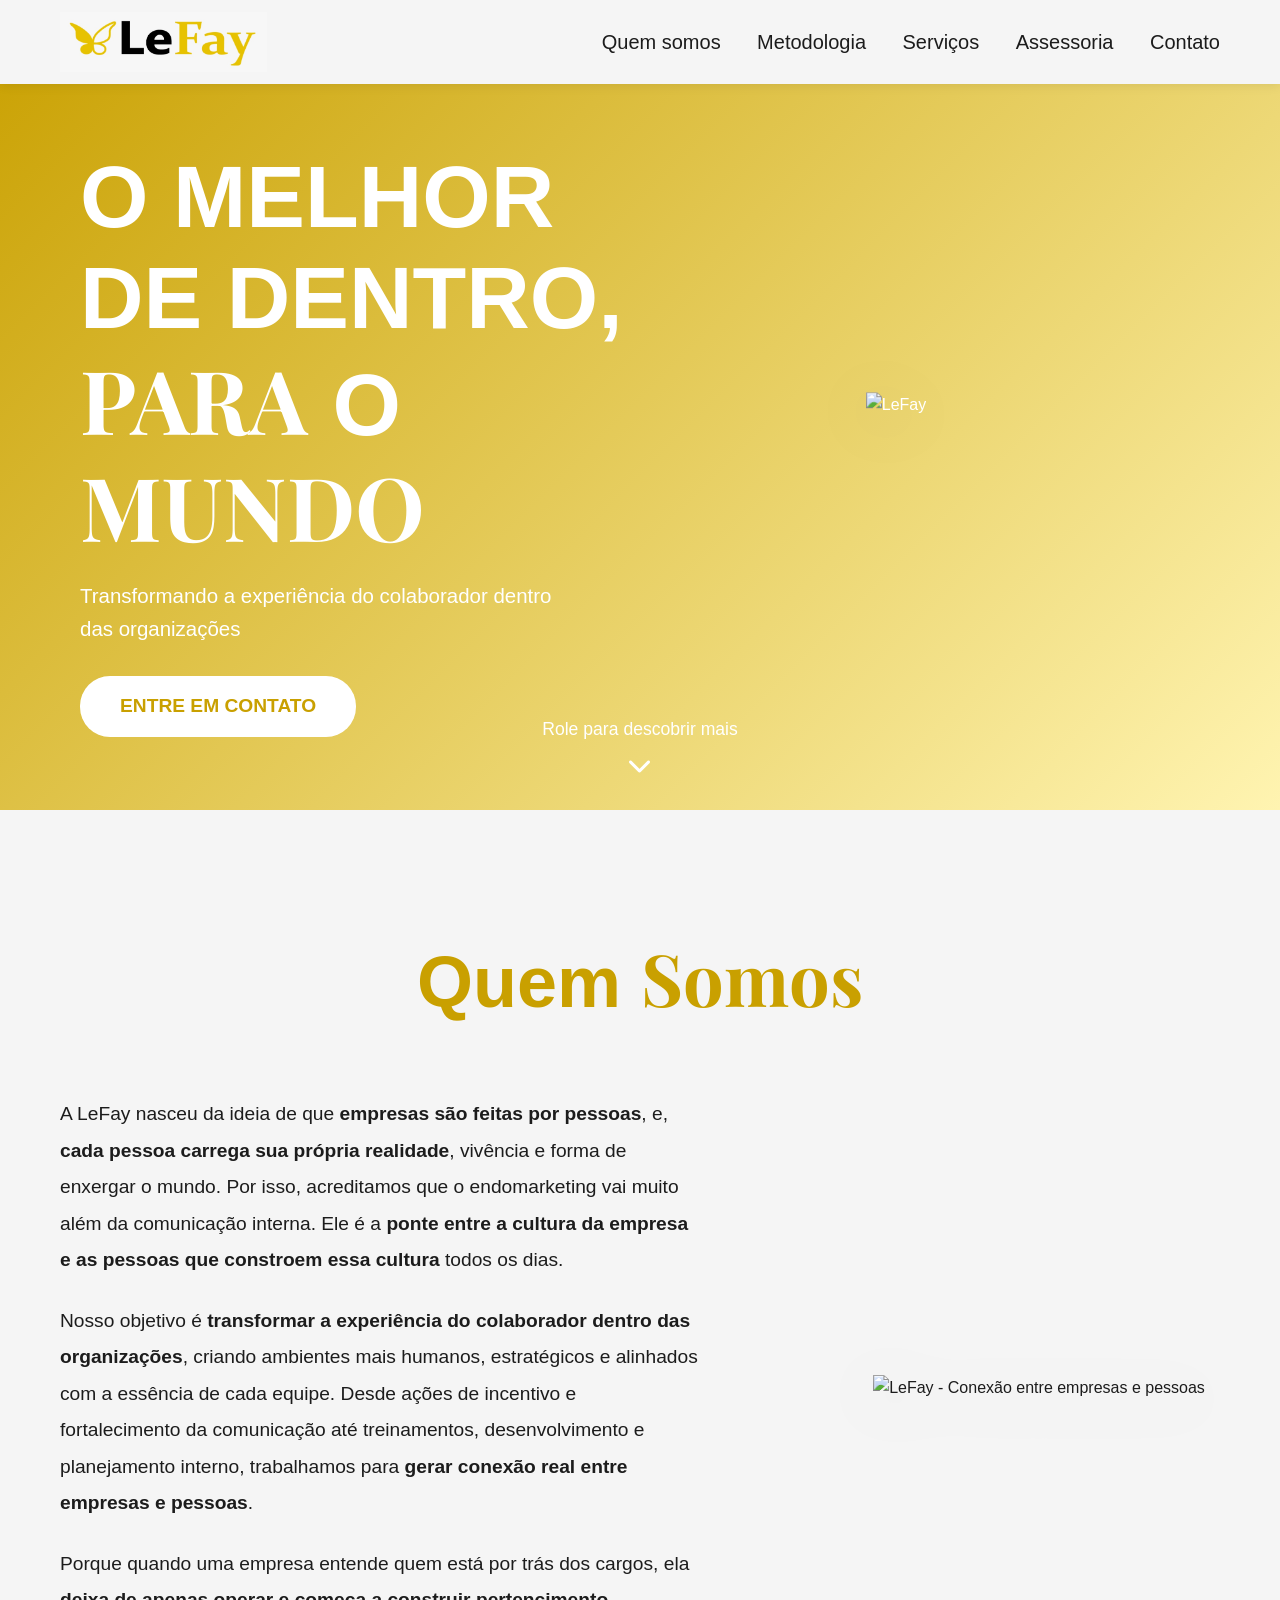
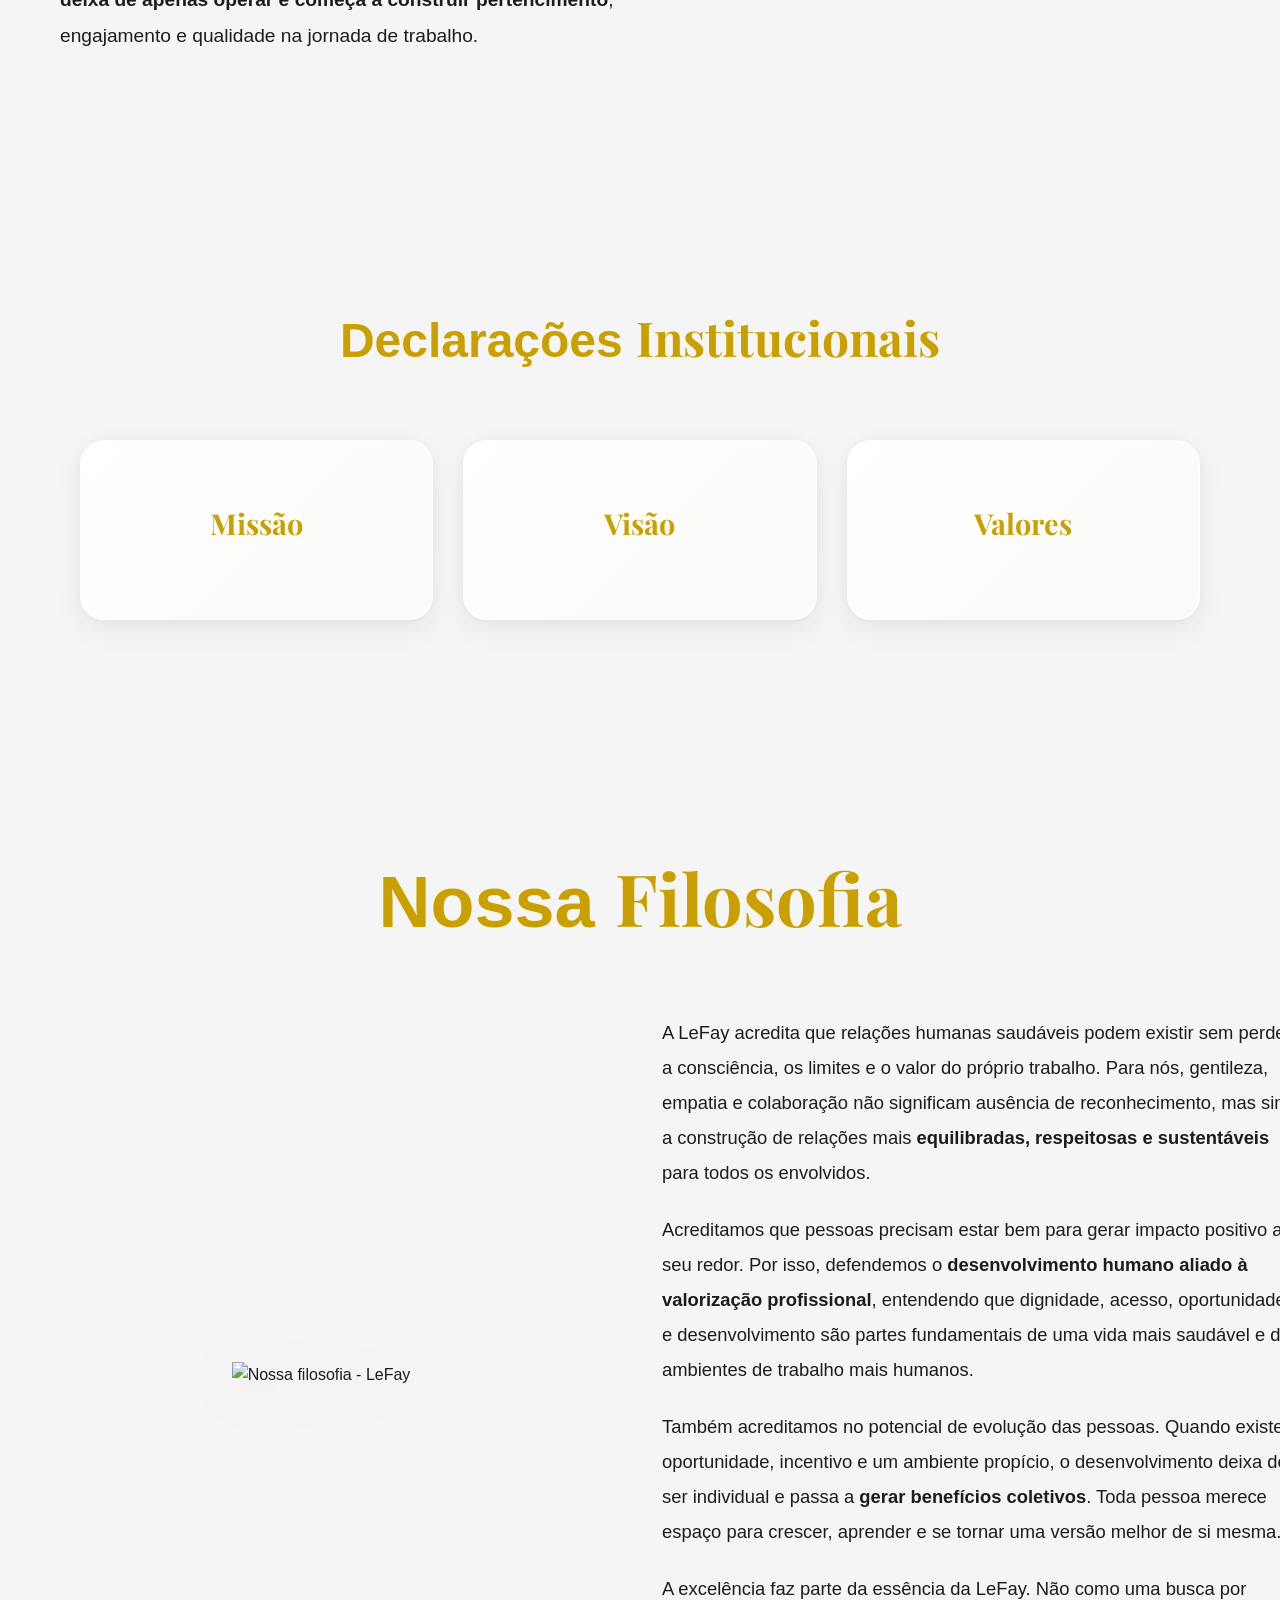
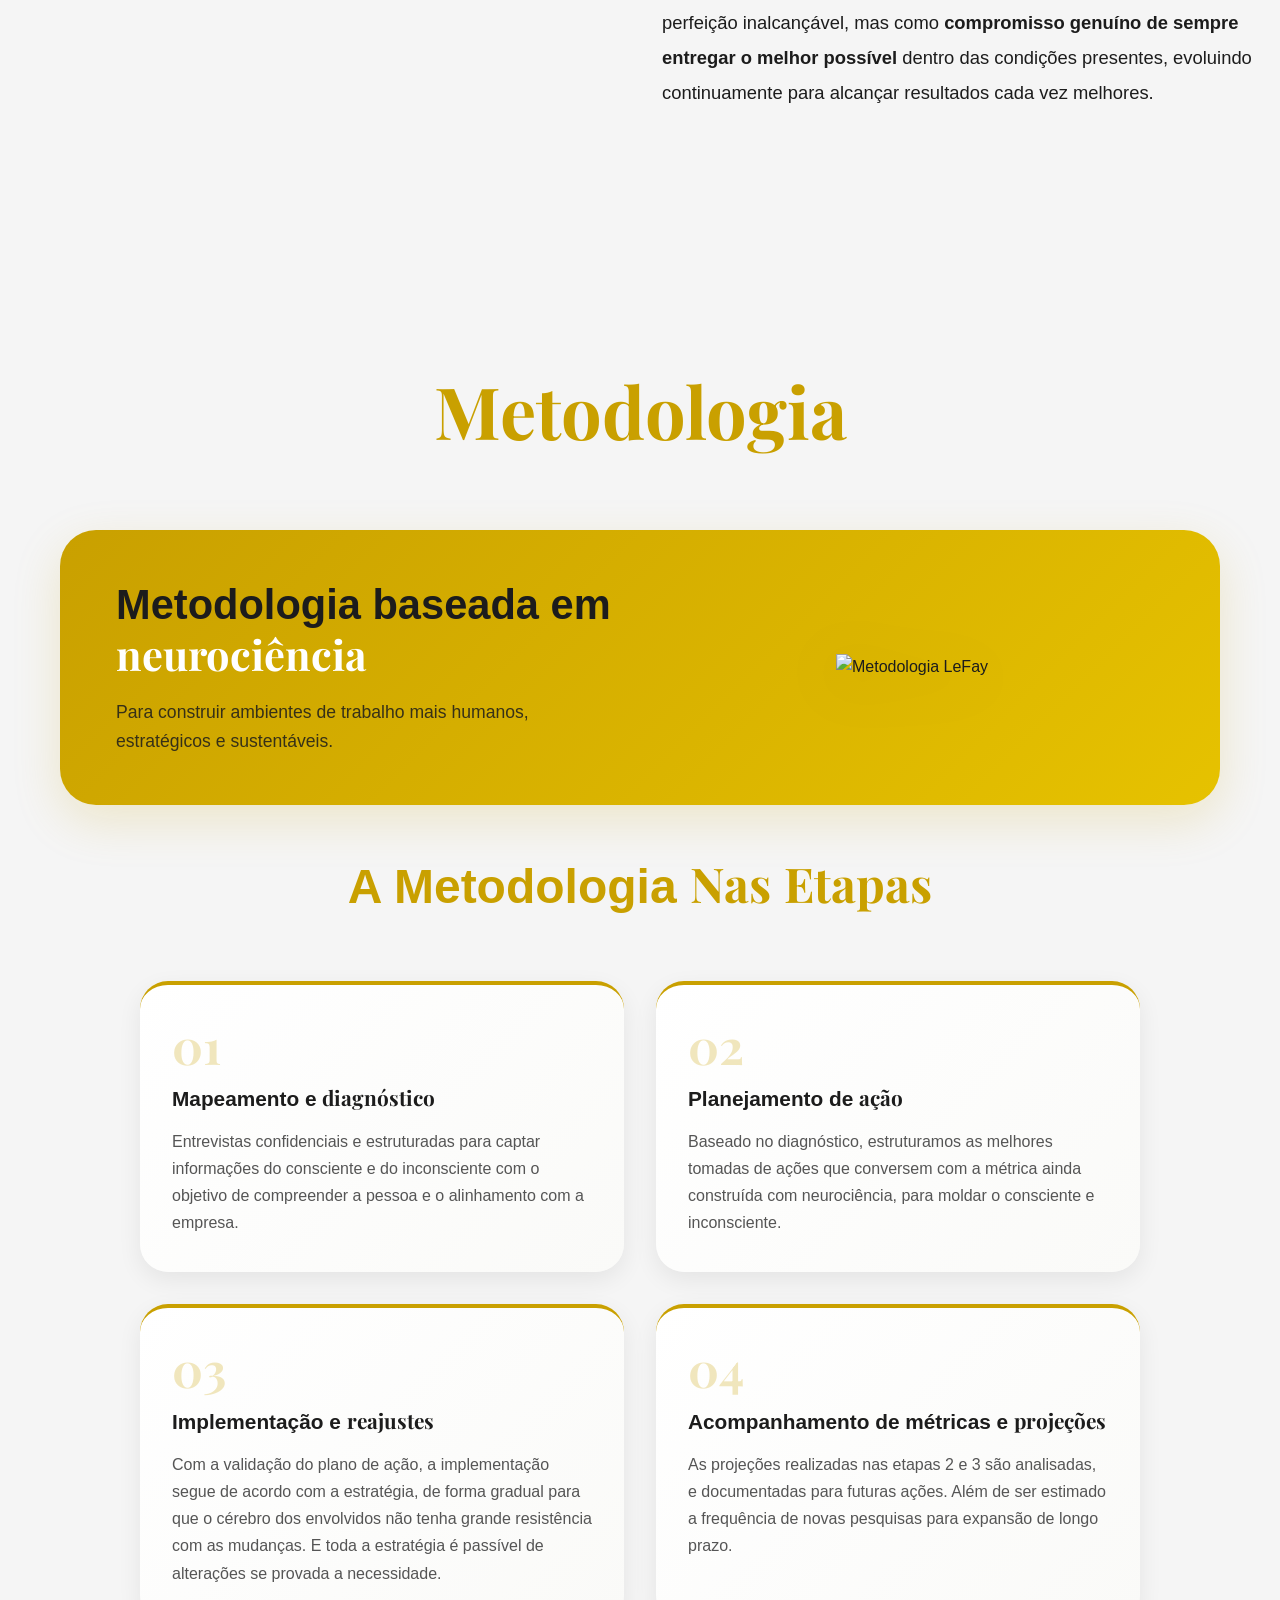
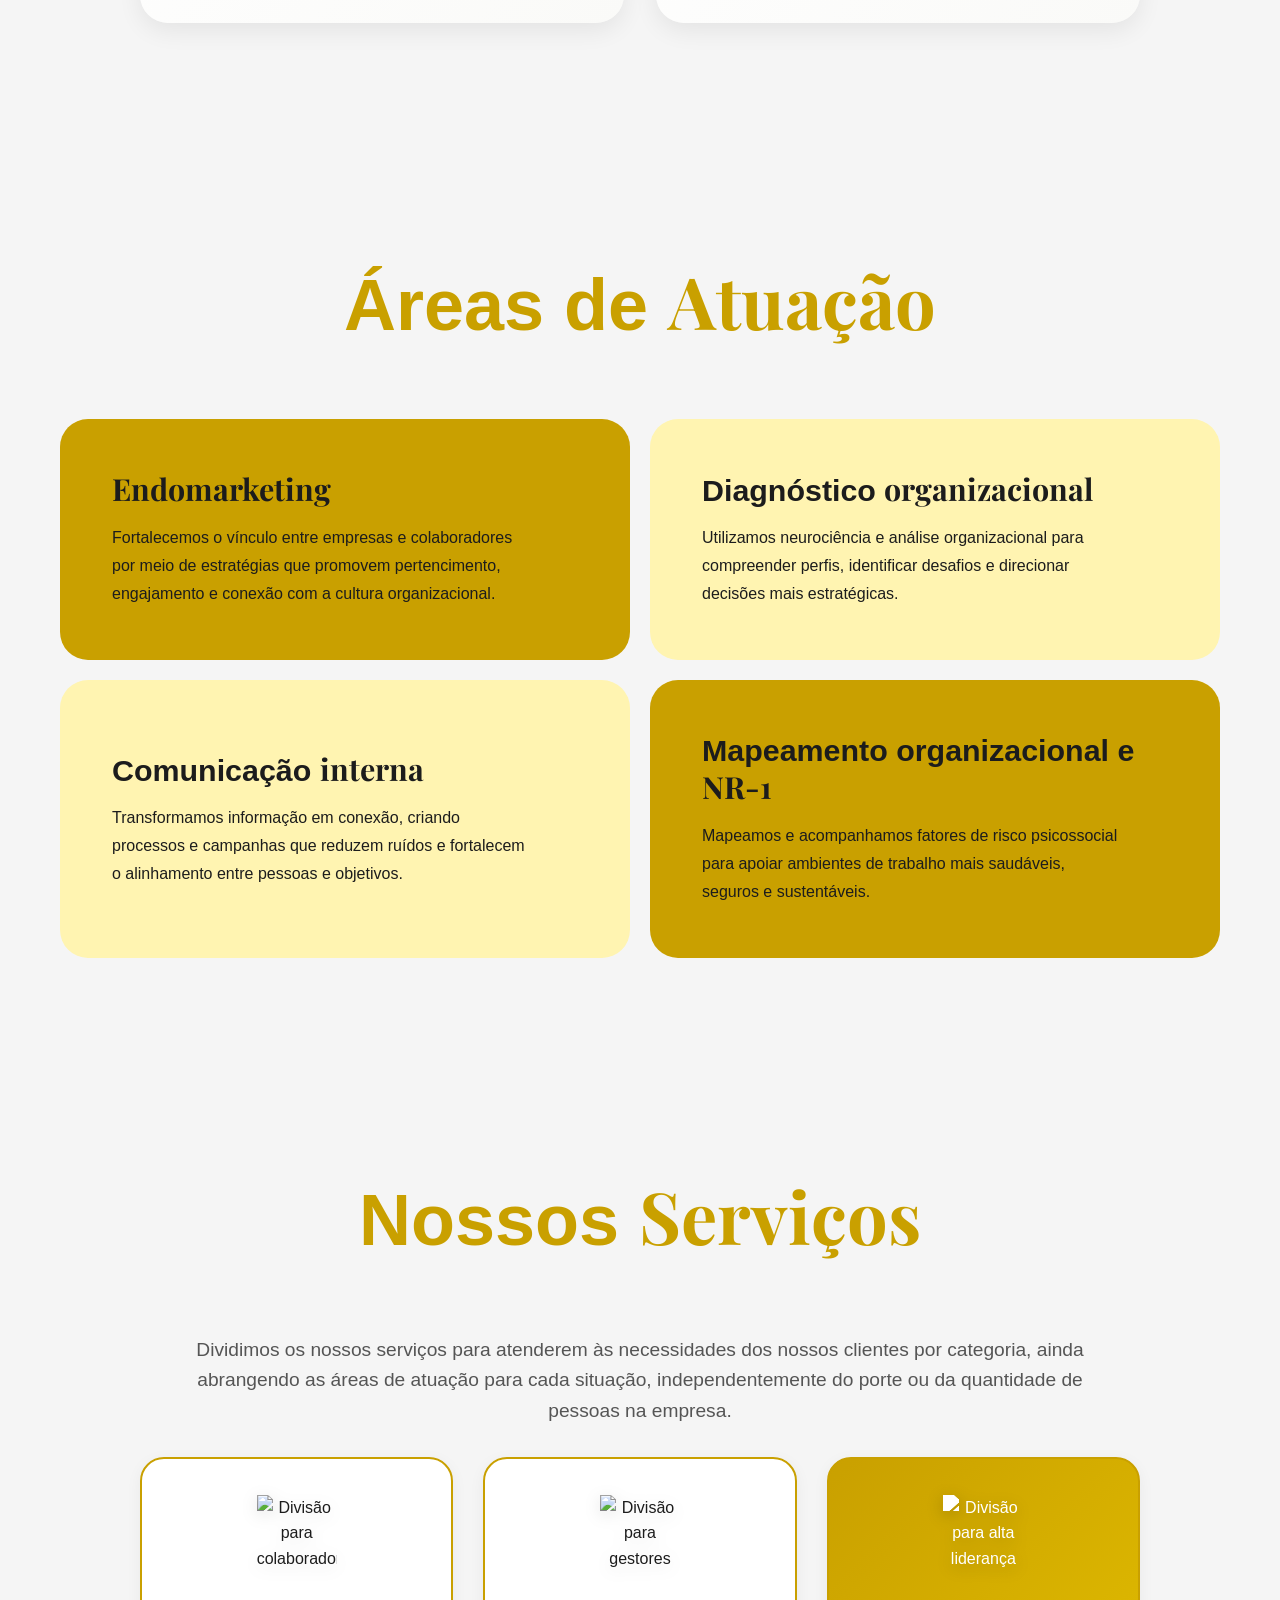
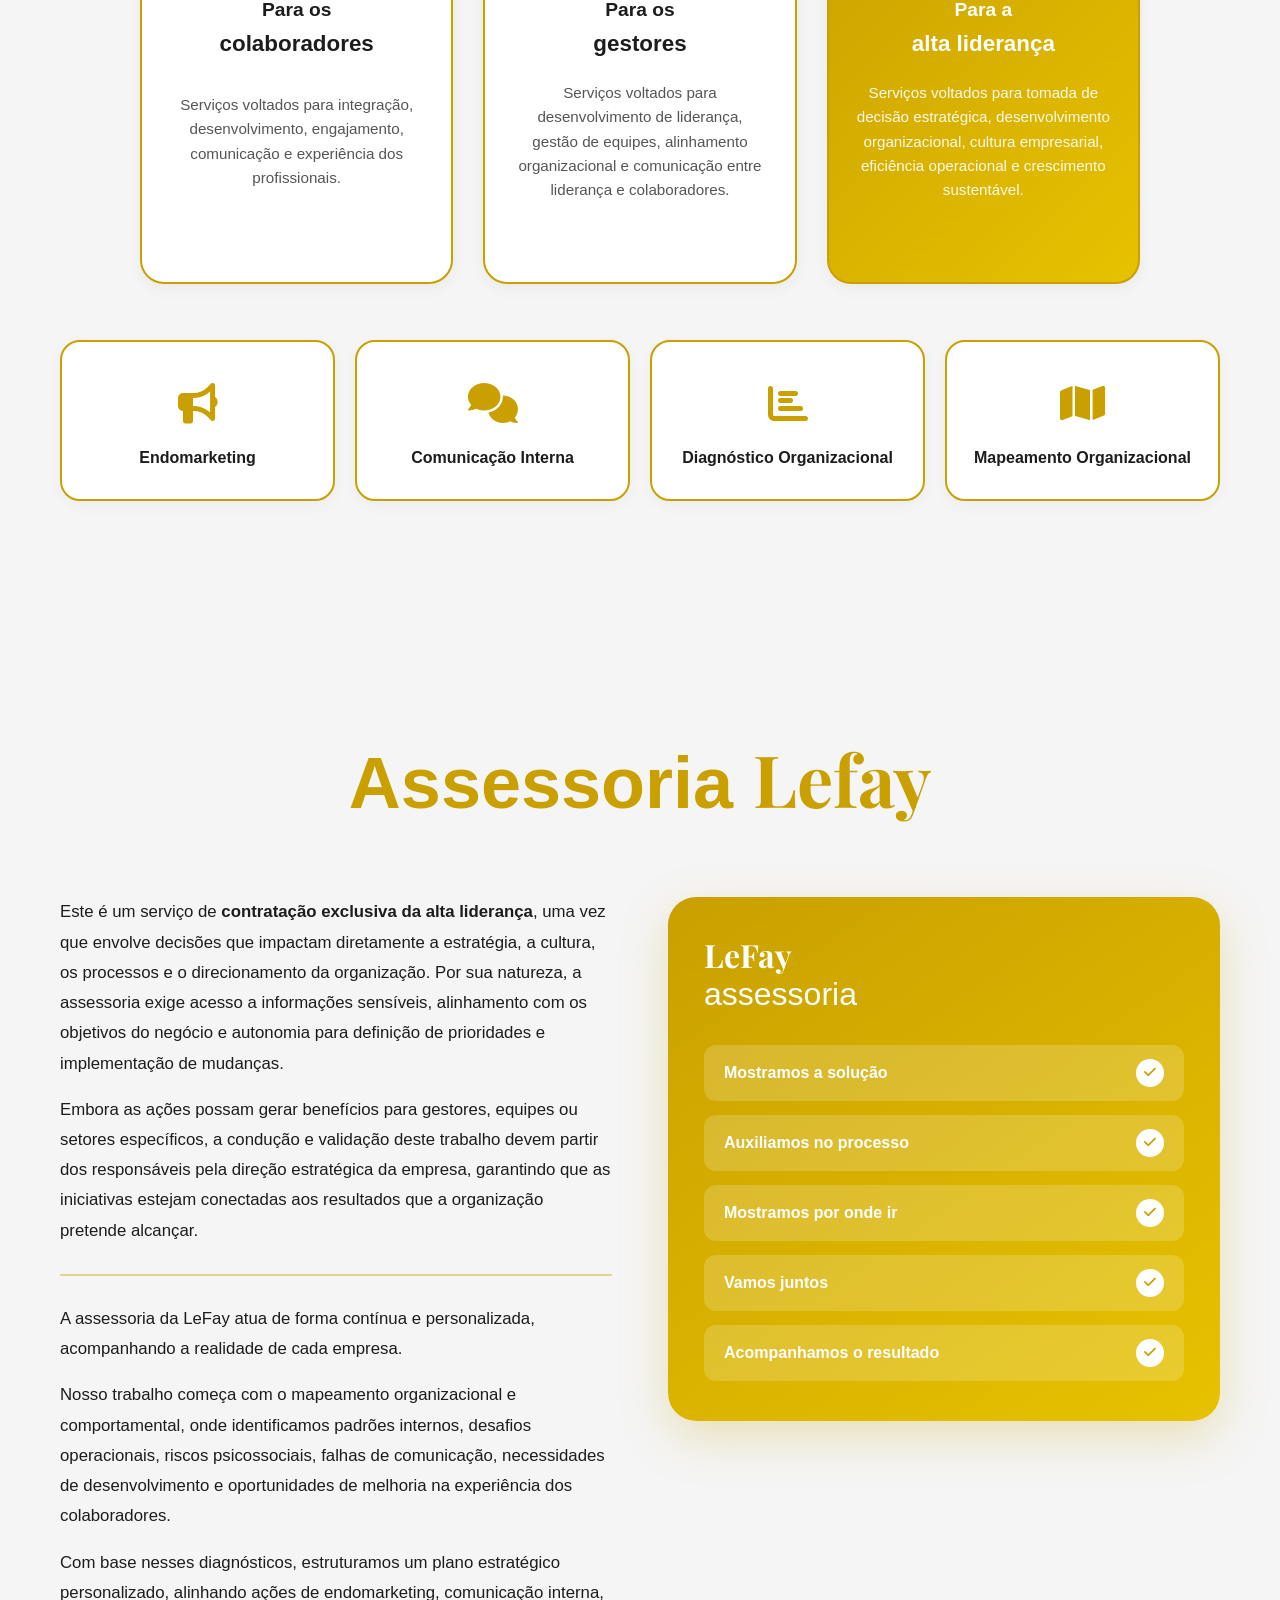
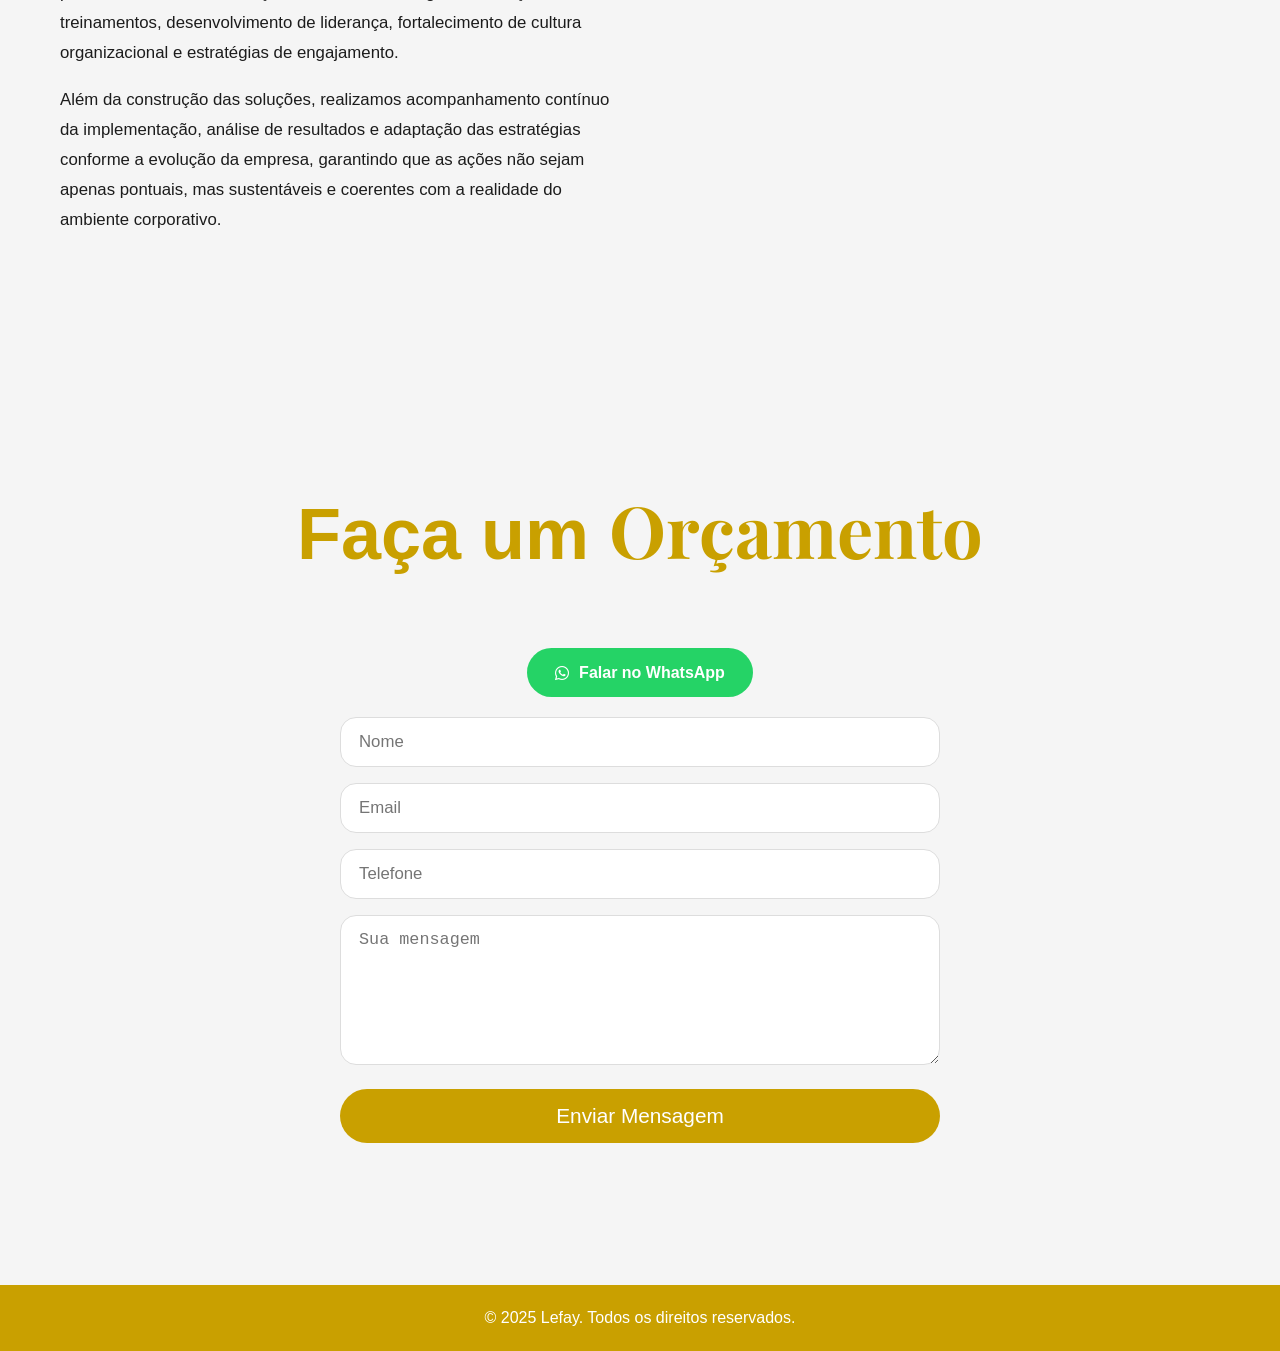
==== commit b9c08cac: "ajustando texto" ====
--- a/index.html
+++ b/index.html
@@ -250,7 +250,7 @@
 
     <section class="assessoria" id="assessoria">
         <div class="container">
-            <h2 class="section-title">Acessoria <span class="highlight">Lefay</span></h2>
+            <h2 class="section-title">Assessoria <span class="highlight">Lefay</span></h2>
             <div class="assessoria-layout">
                 <div class="assessoria-text">
                     <p>Este é um serviço de <b>contratação exclusiva da alta liderança</b>, uma vez que envolve decisões que impactam diretamente a estratégia, a cultura, os processos e o direcionamento da organização. Por sua natureza, a assessoria exige acesso a informações sensíveis, alinhamento com os objetivos do negócio e autonomia para definição de prioridades e implementação de mudanças.</p>
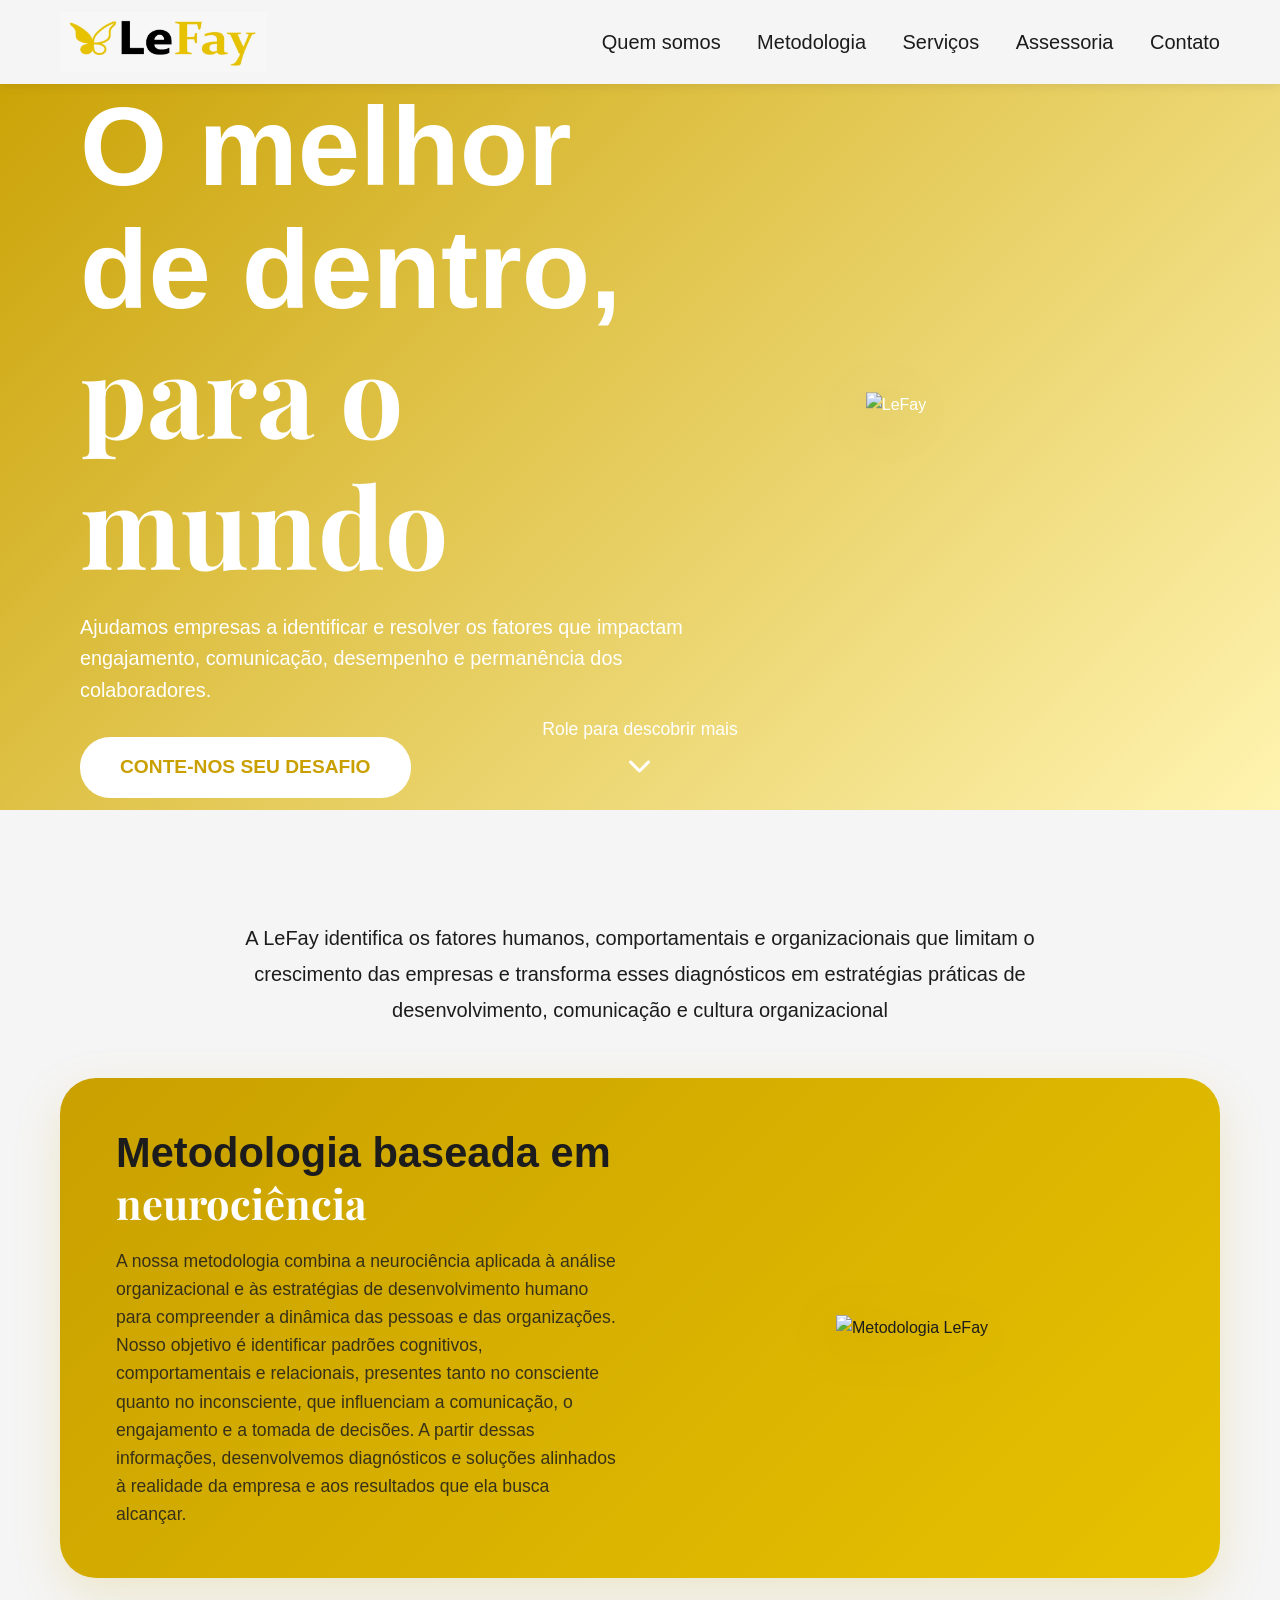
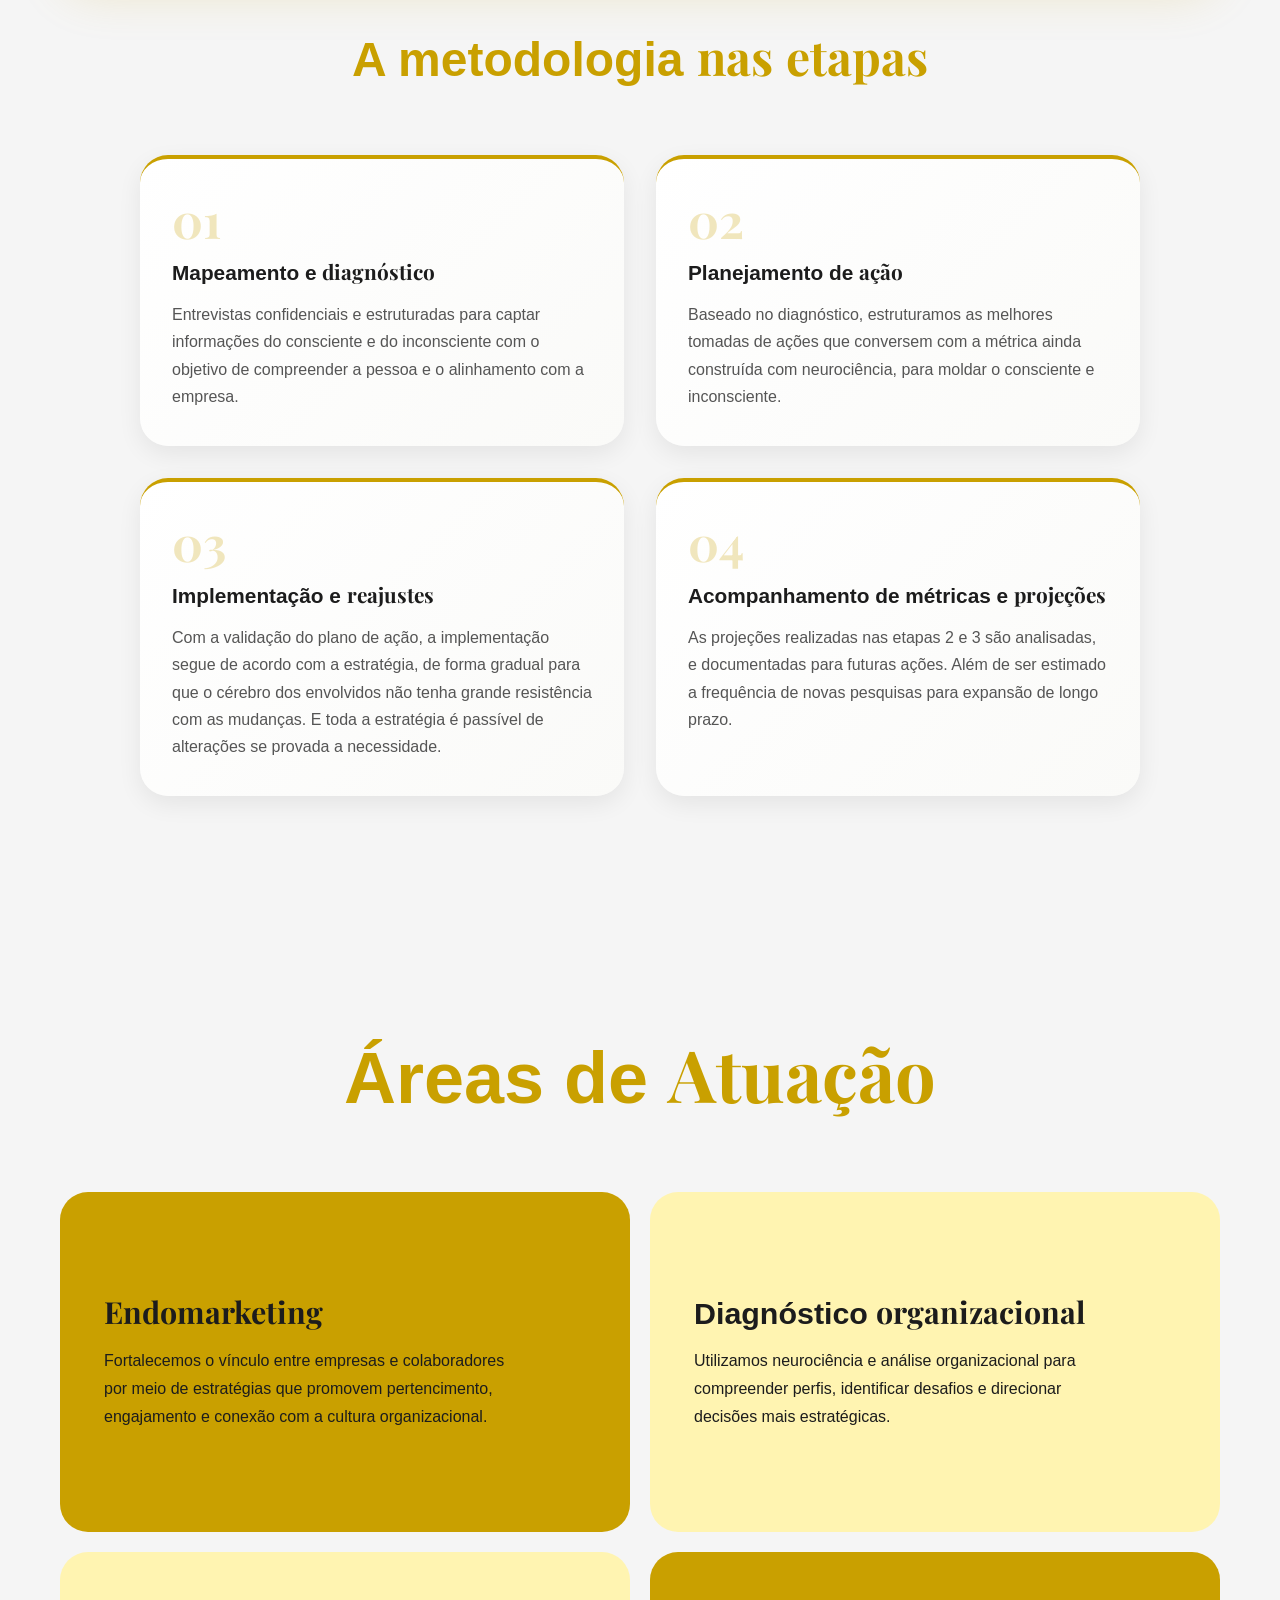
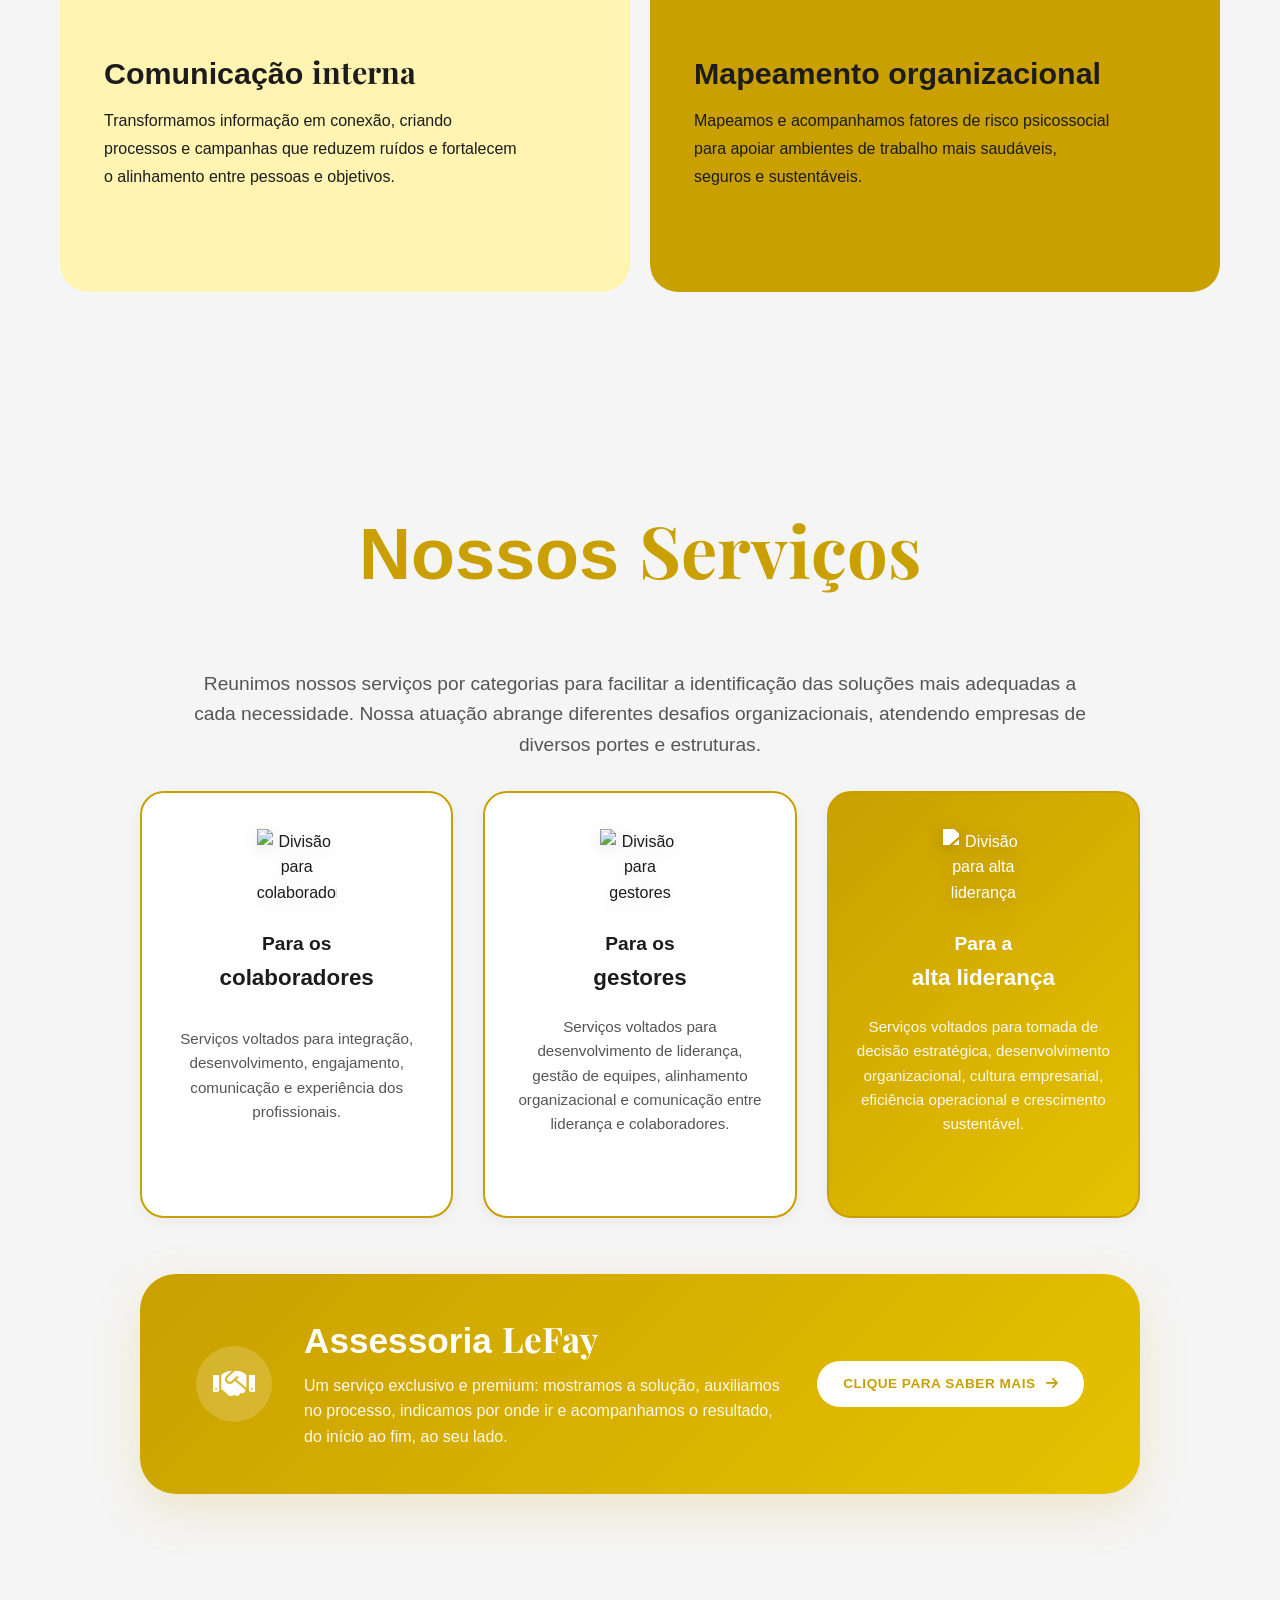
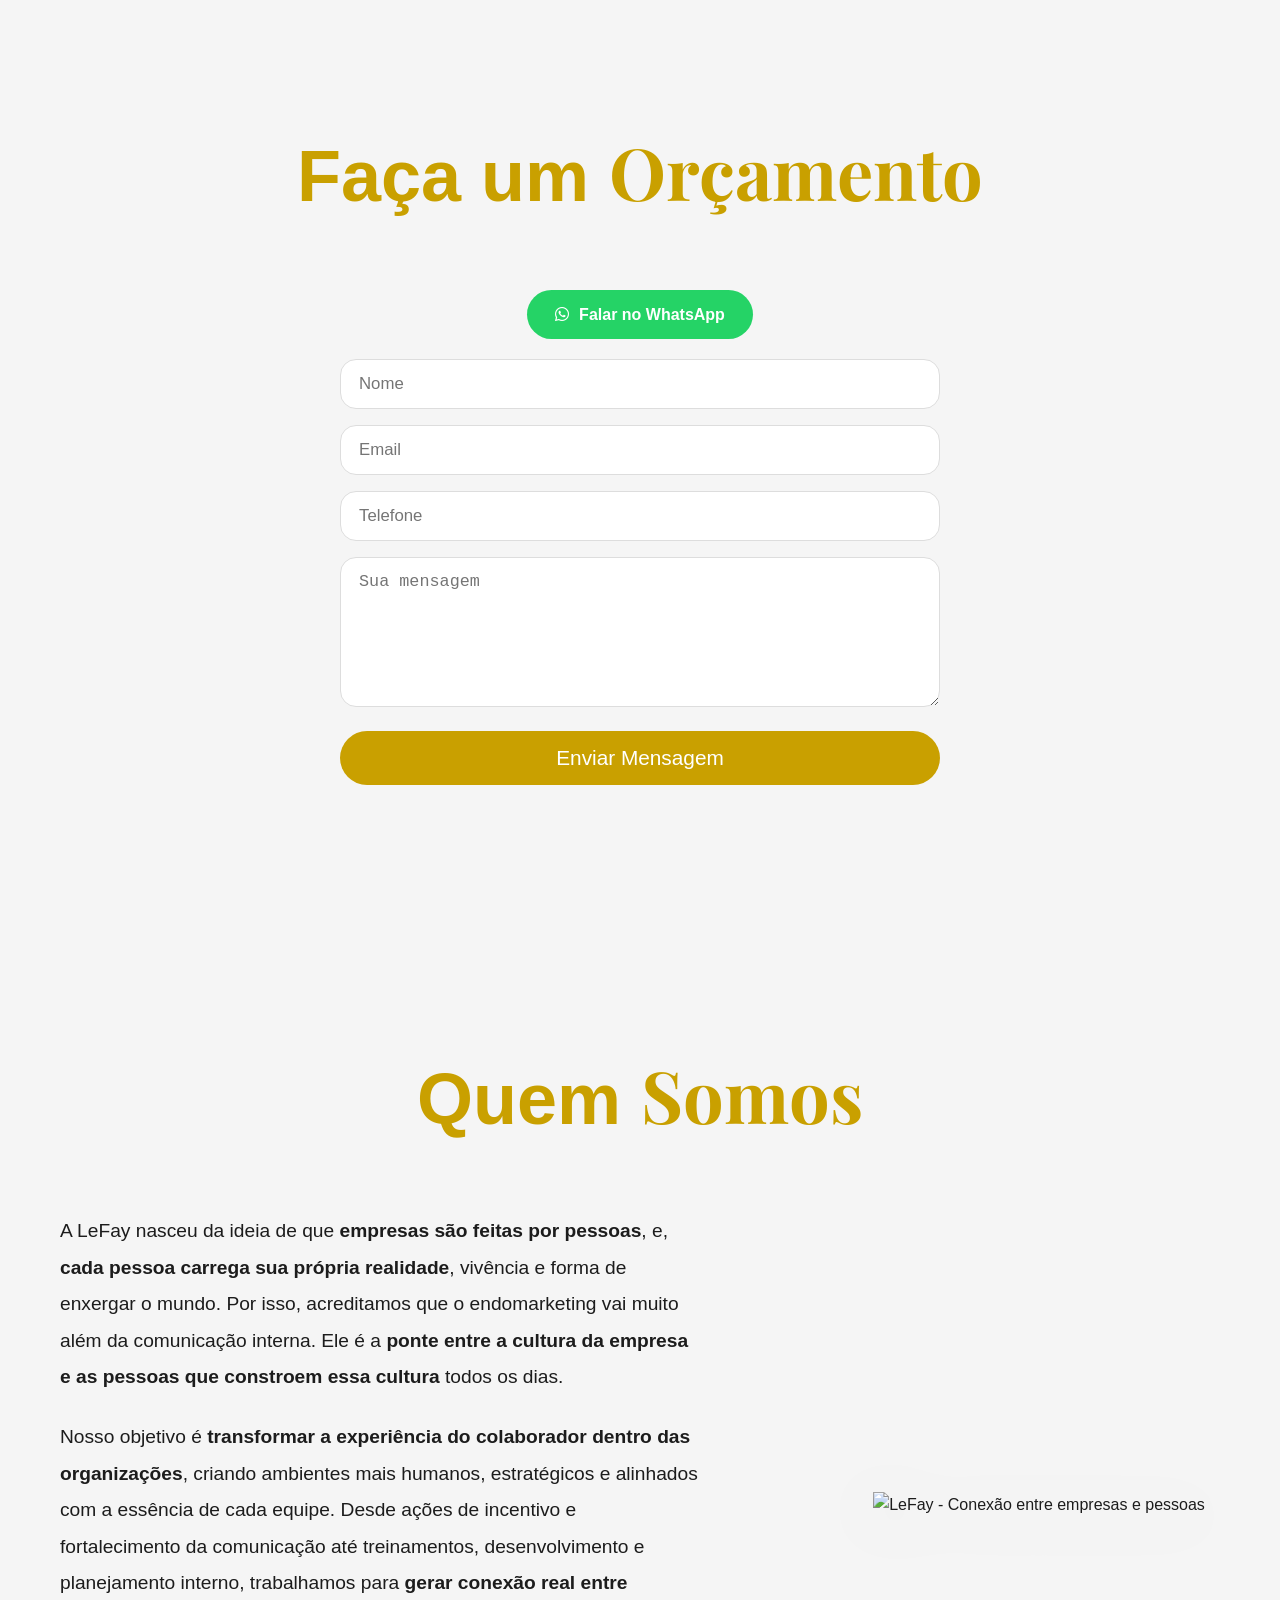
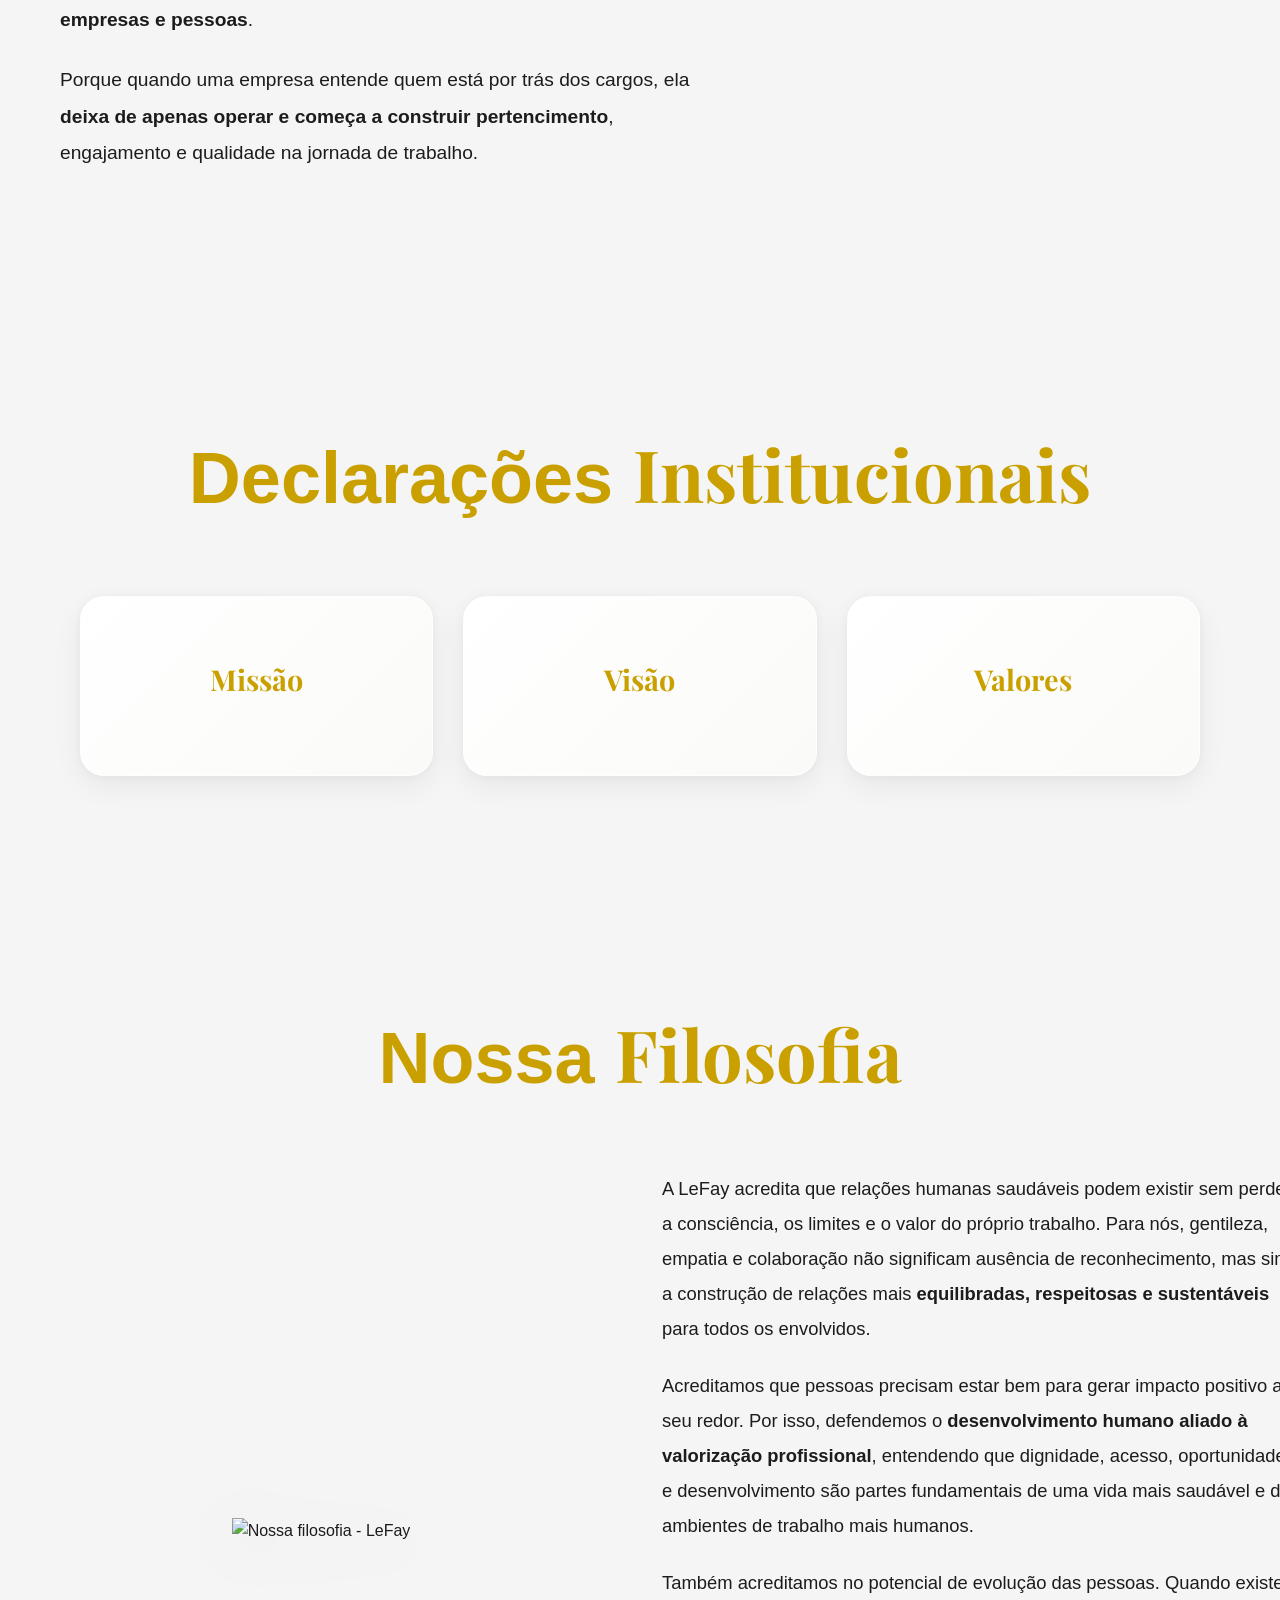
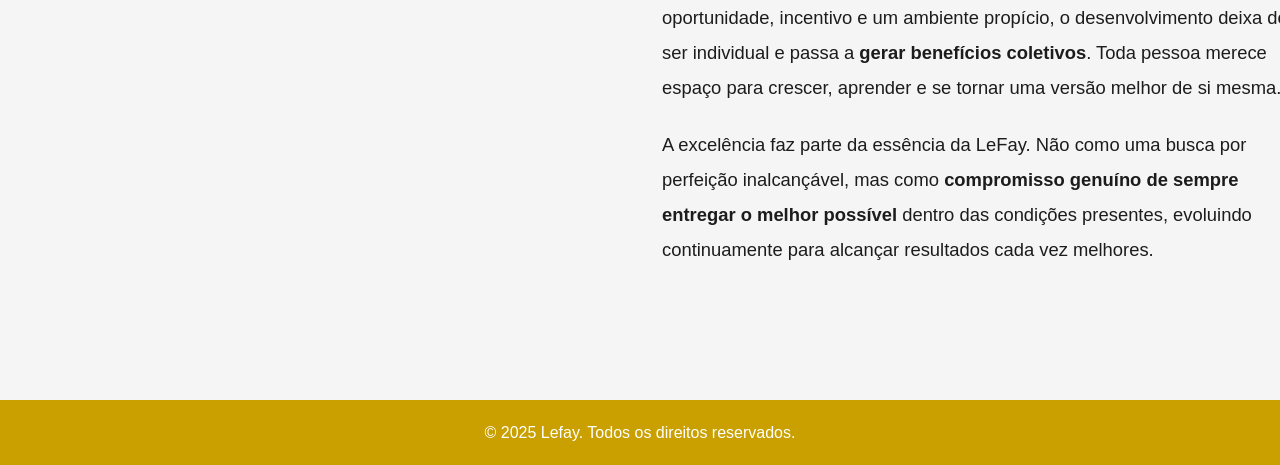
==== commit 58fad02a: "atualizando com base no wireframe que a cliente enviou" ====
--- a/index.html
+++ b/index.html
@@ -31,9 +31,9 @@
     <header class="welcome-hero">
         <div class="container">
             <div class="hero-content">
-                <h1>O MELHOR DE DENTRO, <span class="highlight">PARA</span> O <span class="highlight">MUNDO</span></h1>
-                <p>Transformando a experiência do colaborador dentro das organizações</p>
-                <a href="#contact" class="cta-button">ENTRE EM CONTATO</a>
+                <h1>O melhor de dentro, <span class="highlight">para o</span> <span class="highlight">mundo</span></h1>
+                <p>Ajudamos empresas a identificar e resolver os fatores que impactam engajamento, comunicação, desempenho e permanência dos colaboradores.</p>
+                <a href="#contact" class="cta-button">CONTE-NOS SEU DESAFIO</a>
             </div>
             <div class="hero-image">
                 <img src="./iconografia/Collab-pana.png" alt="LeFay">
@@ -45,6 +45,229 @@
         </div>
     </header>
 
+
+    <section class="metodologia" id="metodologia">
+        <div class="container">
+            <div class="text-center">
+                <p>
+                    A LeFay identifica os fatores humanos, comportamentais e organizacionais que limitam o crescimento das empresas e transforma esses diagnósticos em estratégias práticas de desenvolvimento, comunicação e cultura organizacional
+                </p>
+            </div>
+            <div class="metodologia-hero-box">
+                <div class="metodologia-hero-text">
+                    <h3>Metodologia baseada em <span class="highlight">neurociência</span></h3>
+                    <p class="metodologia-sub">A nossa metodologia combina a neurociência aplicada à análise organizacional e às estratégias de desenvolvimento humano para compreender a dinâmica das pessoas e das organizações. Nosso objetivo é identificar padrões cognitivos, comportamentais e relacionais, presentes tanto no consciente quanto no inconsciente, que influenciam a comunicação, o engajamento e a tomada de decisões. A partir dessas informações, desenvolvemos diagnósticos e soluções alinhados à realidade da empresa e aos resultados que ela busca alcançar.</p>
+                </div>
+                <div class="metodologia-hero-img">
+                    <img src="./iconografia/Learning-amico.png" alt="Metodologia LeFay">
+                </div>
+            </div>
+        </div>
+        <div class="container">
+            <h2 class="section-titlee">A metodologia <span class="highlight">nas</span> <span class="highlight">etapas</span></h2>
+            <div class="etapas-grid">
+                <div class="etapa-card">
+                    <div class="etapa-number"><span class="highlight">01</span></div>
+                    <h3>Mapeamento e <span class="highlight">diagnóstico</span></h3>
+                    <p>Entrevistas confidenciais e estruturadas para captar informações do consciente e do inconsciente com o objetivo de compreender a pessoa e o alinhamento com a empresa.</p>
+                </div>
+                <div class="etapa-card">
+                    <div class="etapa-number"><span class="highlight">02</span></div>
+                    <h3>Planejamento de <span class="highlight">ação</span></h3>
+                    <p>Baseado no diagnóstico, estruturamos as melhores tomadas de ações que conversem com a métrica ainda construída com neurociência, para moldar o consciente e inconsciente.</p>
+                </div>
+                <div class="etapa-card">
+                    <div class="etapa-number"><span class="highlight">03</span></div>
+                    <h3>Implementação e <span class="highlight">reajustes</span></h3>
+                    <p>Com a validação do plano de ação, a implementação segue de acordo com a estratégia, de forma gradual para que o cérebro dos envolvidos não tenha grande resistência com as mudanças. E toda a estratégia é passível de alterações se provada a necessidade.</p>
+                </div>
+                <div class="etapa-card">
+                    <div class="etapa-number"><span class="highlight">04</span></div>
+                    <h3>Acompanhamento de métricas e <span class="highlight">projeções</span></h3>
+                    <p>As projeções realizadas nas etapas 2 e 3 são analisadas, e documentadas para futuras ações. Além de ser estimado a frequência de novas pesquisas para expansão de longo prazo.</p>
+                </div>
+            </div>
+        </div>
+    </section>
+
+    <section class="areas" id="areas">
+        <div class="container">
+            <h2 class="section-title">Áreas de <span class="highlight">Atuação</span></h2>
+        </div>
+        <div class="areas-grid">
+
+            <div class="area-tile-wrapper">
+                <div class="area-tile area-tile--gold flip-card">
+                    <div class="flip-card-inner">
+                        <div class="flip-card-front">
+                            <h3><span class="highlight">Endomarketing</span></h3>
+                            <p>Fortalecemos o vínculo entre empresas e colaboradores por meio de estratégias que promovem pertencimento, engajamento e conexão com a cultura organizacional.</p>
+                        </div>
+                        <div class="flip-card-back">
+                            <p class="flip-back-text">Endomarketing, ou marketing interno, é um conjunto de estratégias voltadas para o público de colaboradores da empresa. O objetivo é alinhar, engajar e motivar a equipe por meio de ações que fortalecem a cultura organizacional, transformando os funcionários nos maiores defensores e promotores da marca.</p>
+                            <p class="flip-back-label">Você precisa de endomarketing, se enfrenta desafios como:</p>
+                            <ul class="flip-back-list">
+                                <li>Alta rotatividade ou absenteísmo</li>
+                                <li>Líderes com dificuldade para engajar as equipes</li>
+                                <li>Desalinhamento entre cultura e o comportamento das equipes</li>
+                                <li>Onboarding inexistente, ineficiente ou desatualizado</li>
+                                <li>Conflitos frequentes entre liderança e equipe</li>
+                            </ul>
+                            <p class="flip-back-more">Entre outros…</p>
+                        </div>
+                    </div>
+                </div>
+            </div>
+
+            <div class="area-tile-wrapper">
+                <div class="area-tile area-tile--light flip-card">
+                    <div class="flip-card-inner">
+                        <div class="flip-card-front">
+                            <h3>Diagnóstico <span class="highlight">organizacional</span></h3>
+                            <p>Utilizamos neurociência e análise organizacional para compreender perfis, identificar desafios e direcionar decisões mais estratégicas.</p>
+                        </div>
+                        <div class="flip-card-back">
+                            <p class="flip-back-text">Processo de avaliação profunda usado para mapear o cenário atual de uma empresa. Ele identifica forças, fraquezas, gargalos operacionais e oportunidades de melhoria. O objetivo é embasar planos de ação assertivos para aumentar a eficiência e a competitividade do negócio.</p>
+                            <p class="flip-back-label">Você precisa de um diagnóstico organizacional, se enfrenta desafios como:</p>
+                            <ul class="flip-back-list">
+                                <li>Falta de acompanhamento do impacto das lideranças sobre a saúde das equipes</li>
+                                <li>Alto índice de desligamentos</li>
+                                <li>Dificuldade de identificar causas de afastamentos, faltas ou desligamentos</li>
+                                <li>Dificuldades de retenção de profissionais estratégicos</li>
+                                <li>Queda de produtividade sem causa aparente</li>
+                            </ul>
+                        </div>
+                    </div>
+                </div>
+            </div>
+
+            <div class="area-tile-wrapper">
+                <div class="area-tile area-tile--light flip-card">
+                    <div class="flip-card-inner">
+                        <div class="flip-card-front">
+                            <h3>Comunicação <span class="highlight">interna</span></h3>
+                            <p>Transformamos informação em conexão, criando processos e campanhas que reduzem ruídos e fortalecem o alinhamento entre pessoas e objetivos.</p>
+                        </div>
+                        <div class="flip-card-back">
+                            <p class="flip-back-text">Troca de informações entre os colaboradores de uma empresa, com o objetivo de promover a união em torno de um objetivo comum.</p>
+                            <p class="flip-back-label">Você precisa ajustar a comunicação interna, se enfrenta desafios como:</p>
+                            <ul class="flip-back-list">
+                                <li>Informações que não chegam nos colaboradores</li>
+                                <li>Retrabalho por falha na comunicação</li>
+                                <li>Gestores/líderes que comunicam de forma inconsistente</li>
+                                <li>Departamentos desalinhados ou com baixa colaboração entre si</li>
+                                <li>Ausência de canais oficiais de comunicação</li>
+                                <li>Dificuldade em dar feedbacks</li>
+                            </ul>
+                        </div>
+                    </div>
+                </div>
+            </div>
+
+            <div class="area-tile-wrapper">
+                <div class="area-tile area-tile--gold flip-card">
+                    <div class="flip-card-inner">
+                        <div class="flip-card-front">
+                            <h3>Mapeamento organizacional<span class="highlight"></span></h3>
+                            <p>Mapeamos e acompanhamos fatores de risco psicossocial para apoiar ambientes de trabalho mais saudáveis, seguros e sustentáveis.</p>
+                        </div>
+                        <div class="flip-card-back">
+                            <p class="flip-back-text">Processo estratégico que analisa, identifica e documenta os elementos de uma empresa. Ele engloba a representação visual dos fluxos de trabalho, estrutura hierárquica e cultura corporativa, permitindo aos gestores entender o funcionamento da instituição e otimizar resultados.</p>
+                            <p class="flip-back-label">Você precisa mapear sua organização, se enfrenta desafios como:</p>
+                            <ul class="flip-back-list">
+                                <li>Funções mal definidas</li>
+                                <li>Sobrecarga de responsabilidades e funções</li>
+                                <li>Gargalos operacionais indetectáveis</li>
+                                <li>Dependência excessiva em uma pessoa</li>
+                                <li>Metas não atingidas sem justificativas claras</li>
+                            </ul>
+                        </div>
+                    </div>
+                </div>
+            </div>
+
+        </div>
+    </section>
+
+    <section class="services" id="services">
+        <div class="container">
+            <h2 class="section-title">Nossos <span class="highlight">Serviços</span></h2>
+            <p class="section-subtitle">
+                Reunimos nossos serviços por categorias para facilitar a identificação das soluções mais adequadas a cada necessidade. Nossa atuação abrange diferentes desafios organizacionais, atendendo empresas de diversos portes e estruturas.
+            </p>
+
+            <!-- Cards principais -->
+            <div class="service-divisions">
+                <a href="pages/servicos-colaboradores.html" class="division-card-link">
+                    <div class="division-card">
+                        <img src="./iconografia/Team goals-rafiki.png" alt="Divisão para colaboradores">
+                        <h4>Para os<br><strong>colaboradores</strong></h4>
+                        <p class="division-desc">Serviços voltados para integração, desenvolvimento, engajamento, comunicação e experiência dos profissionais.</p>
+                        <span class="click-indicator">Clique para ver os serviços →</span>
+                    </div>
+                </a>
+                <a href="pages/servicos-gestores.html" class="division-card-link">
+                    <div class="division-card">
+                        <img src="./iconografia/Scrum board-rafiki.png" alt="Divisão para gestores">
+                        <h4>Para os<br><strong>gestores</strong></h4>
+                        <p class="division-desc">Serviços voltados para desenvolvimento de liderança, gestão de equipes, alinhamento organizacional e comunicação entre liderança e colaboradores.</p>
+                        <span class="click-indicator">Clique para ver os serviços →</span>
+                    </div>
+                </a>
+                <a href="pages/servicos-alta-lideranca.html" class="division-card-link">
+                    <div class="division-card division-card--highlight">
+                        <img src="./iconografia/Creative team-cuate.png" alt="Divisão para alta liderança">
+                        <h4>Para a<br><strong>alta liderança</strong></h4>
+                        <p class="division-desc">Serviços voltados para tomada de decisão estratégica, desenvolvimento organizacional, cultura empresarial, eficiência operacional e crescimento sustentável.</p>
+                        <span class="click-indicator">Clique para ver os serviços →</span>
+                    </div>
+                </a>
+            </div>
+
+            <a href="pages/acessoria.html" class="assessoria-cta-link">
+                <div class="assessoria-cta-box">
+                    <div class="assessoria-cta-icon">
+                        <i class="fas fa-handshake"></i>
+                    </div>
+                    <div class="assessoria-cta-text">
+                        <h3>Assessoria <span class="highlight">LeFay</span></h3>
+                        <p class="assessoria-cta-sub">Um serviço exclusivo e premium: mostramos a solução, auxiliamos no processo, indicamos por onde ir e acompanhamos o resultado, do início ao fim, ao seu lado.</p>
+                    </div>
+                    <span class="assessoria-cta-indicator">Clique para saber mais <i class="fas fa-arrow-right"></i></span>
+                </div>
+            </a>
+        </div>
+    </section>
+
+
+    <section class="contact" id="contact">
+        <div class="container">
+            <h2 class="section-title">Faça um <span class="highlight">Orçamento</span></h2>
+            <div class="contact-actions">
+                <a class="whatsapp-button" href="https://wa.me/5511933460090" target="_blank" rel="noopener noreferrer">
+                    <i class="fab fa-whatsapp"></i> Falar no WhatsApp
+                </a>
+            </div>
+
+            <form class="contact-form" id="contactForm">
+                <div class="form-group">
+                    <input type="text" id="name" placeholder="Nome" required>
+                </div>
+                <div class="form-group">
+                    <input type="email" id="email" placeholder="Email" required>
+                </div>
+                <div class="form-group">
+                    <input type="tel" id="phone" placeholder="Telefone" required>
+                </div>
+                <div class="form-group">
+                    <textarea id="message" placeholder="Sua mensagem" required></textarea>
+                </div>
+                <button type="submit" class="submit-button">Enviar Mensagem</button>
+            </form>
+            <div id="status-message"></div>
+        </div>
+    </section>
+
     <section class="about" id="about">
         <div class="container">
             <h2 class="section-title">Quem <span class="highlight">Somos</span></h2>
@@ -69,7 +292,7 @@
 
     <section class="mvv">
         <div class="container">
-            <h2 class="section-titlee">Declarações <span class="highlight">Institucionais</span></h2>
+            <h2 class="section-title">Declarações <span class="highlight">Institucionais</span></h2>
             <div class="mvv-grid">
                 <div class="mvv-card interactive" data-target="missao">
                     <h3><span class="highlight">Missão</span></h3>
@@ -121,189 +344,6 @@
                     </p>
                 </div>
             </div>
-        </div>
-    </section>
-
-    <section class="metodologia" id="metodologia">
-        <div class="container">
-            <h2 class="section-title"><span class="highlight">Metodologia</span></h2>
-            <div class="metodologia-hero-box">
-                <div class="metodologia-hero-text">
-                    <h3>Metodologia baseada em <span class="highlight">neurociência</span></h3>
-                    <p class="metodologia-sub">Para construir ambientes de trabalho mais humanos, estratégicos e sustentáveis.</p>
-                </div>
-                <div class="metodologia-hero-img">
-                    <img src="./iconografia/Learning-amico.png" alt="Metodologia LeFay">
-                </div>
-            </div>
-        </div>
-        <div class="container">
-            <h2 class="section-titlee">A Metodologia <span class="highlight">Nas</span> <span class="highlight">Etapas</span></h2>
-            <div class="etapas-grid">
-                <div class="etapa-card">
-                    <div class="etapa-number"><span class="highlight">01</span></div>
-                    <h3>Mapeamento e <span class="highlight">diagnóstico</span></h3>
-                    <p>Entrevistas confidenciais e estruturadas para captar informações do consciente e do inconsciente com o objetivo de compreender a pessoa e o alinhamento com a empresa.</p>
-                </div>
-                <div class="etapa-card">
-                    <div class="etapa-number"><span class="highlight">02</span></div>
-                    <h3>Planejamento de <span class="highlight">ação</span></h3>
-                    <p>Baseado no diagnóstico, estruturamos as melhores tomadas de ações que conversem com a métrica ainda construída com neurociência, para moldar o consciente e inconsciente.</p>
-                </div>
-                <div class="etapa-card">
-                    <div class="etapa-number"><span class="highlight">03</span></div>
-                    <h3>Implementação e <span class="highlight">reajustes</span></h3>
-                    <p>Com a validação do plano de ação, a implementação segue de acordo com a estratégia, de forma gradual para que o cérebro dos envolvidos não tenha grande resistência com as mudanças. E toda a estratégia é passível de alterações se provada a necessidade.</p>
-                </div>
-                <div class="etapa-card">
-                    <div class="etapa-number"><span class="highlight">04</span></div>
-                    <h3>Acompanhamento de métricas e <span class="highlight">projeções</span></h3>
-                    <p>As projeções realizadas nas etapas 2 e 3 são analisadas, e documentadas para futuras ações. Além de ser estimado a frequência de novas pesquisas para expansão de longo prazo.</p>
-                </div>
-            </div>
-        </div>
-    </section>
-
-    <section class="areas" id="areas">
-        <div class="container">
-            <h2 class="section-title">Áreas de <span class="highlight">Atuação</span></h2>
-        </div>
-        <div class="areas-grid">
-            <div class="area-tile area-tile--gold">
-                <h3><span class="highlight">Endomarketing</span></h3>
-                <p>Fortalecemos o vínculo entre empresas e colaboradores por meio de estratégias que promovem pertencimento, engajamento e conexão com a cultura organizacional.</p>
-            </div>
-            <div class="area-tile area-tile--light">
-                <h3>Diagnóstico <span class="highlight">organizacional</span></h3>
-                <p>Utilizamos neurociência e análise organizacional para compreender perfis, identificar desafios e direcionar decisões mais estratégicas.</p>
-            </div>
-            <div class="area-tile area-tile--light">
-                <h3>Comunicação <span class="highlight">interna</span></h3>
-                <p>Transformamos informação em conexão, criando processos e campanhas que reduzem ruídos e fortalecem o alinhamento entre pessoas e objetivos.</p>
-            </div>
-            <div class="area-tile area-tile--gold">
-                <h3>Mapeamento organizacional e <span class="highlight">NR-1</span></h3>
-                <p>Mapeamos e acompanhamos fatores de risco psicossocial para apoiar ambientes de trabalho mais saudáveis, seguros e sustentáveis.</p>
-            </div>
-        </div>
-    </section>
-
-    <section class="services" id="services">
-        <div class="container">
-            <h2 class="section-title">Nossos <span class="highlight">Serviços</span></h2>
-            <p class="section-subtitle">
-                Dividimos os nossos serviços para atenderem às necessidades dos nossos clientes por categoria, ainda abrangendo as áreas de atuação para cada situação, independentemente do porte ou da quantidade de pessoas na empresa.
-            </p>
-
-            <!-- Cards principais -->
-            <div class="service-divisions">
-                <a href="pages/servicos-colaboradores.html" class="division-card-link">
-                    <div class="division-card">
-                        <img src="./iconografia/Team goals-rafiki.png" alt="Divisão para colaboradores">
-                        <h4>Para os<br><strong>colaboradores</strong></h4>
-                        <p class="division-desc">Serviços voltados para integração, desenvolvimento, engajamento, comunicação e experiência dos profissionais.</p>
-                        <span class="click-indicator">Clique para ver os serviços →</span>
-                    </div>
-                </a>
-                <a href="pages/servicos-gestores.html" class="division-card-link">
-                    <div class="division-card">
-                        <img src="./iconografia/Scrum board-rafiki.png" alt="Divisão para gestores">
-                        <h4>Para os<br><strong>gestores</strong></h4>
-                        <p class="division-desc">Serviços voltados para desenvolvimento de liderança, gestão de equipes, alinhamento organizacional e comunicação entre liderança e colaboradores.</p>
-                        <span class="click-indicator">Clique para ver os serviços →</span>
-                    </div>
-                </a>
-                <a href="pages/servicos-alta-lideranca.html" class="division-card-link">
-                    <div class="division-card division-card--highlight">
-                        <img src="./iconografia/Creative team-cuate.png" alt="Divisão para alta liderança">
-                        <h4>Para a<br><strong>alta liderança</strong></h4>
-                        <p class="division-desc">Serviços voltados para tomada de decisão estratégica, desenvolvimento organizacional, cultura empresarial, eficiência operacional e crescimento sustentável.</p>
-                        <span class="click-indicator">Clique para ver os serviços →</span>
-                    </div>
-                </a>
-            </div>
-
-            <!-- Novos botões por categoria -->
-            <div class="service-category-buttons">
-                <a href="pages/categoria-endomarketing.html" class="service-category-btn">
-                    <span class="btn-icon"><i class="fas fa-bullhorn"></i></span>
-                    <span class="btn-label">Endomarketing</span>
-                </a>
-                <a href="pages/categoria-comunicacao-interna.html" class="service-category-btn">
-                    <span class="btn-icon"><i class="fas fa-comments"></i></span>
-                    <span class="btn-label">Comunicação Interna</span>
-                    
-                </a>
-                <a href="pages/categoria-diagnostico.html" class="service-category-btn">
-                    <span class="btn-icon"><i class="fas fa-chart-bar"></i></span>
-                    <span class="btn-label">Diagnóstico Organizacional</span>
-                    
-                </a>
-                <a href="pages/categoria-mapeamento.html" class="service-category-btn">
-                    <span class="btn-icon"><i class="fas fa-map"></i></span>
-                    <span class="btn-label">Mapeamento Organizacional</span>
-                    
-                </a>
-            </div>
-        </div>
-    </section>
-
-    <section class="assessoria" id="assessoria">
-        <div class="container">
-            <h2 class="section-title">Assessoria <span class="highlight">Lefay</span></h2>
-            <div class="assessoria-layout">
-                <div class="assessoria-text">
-                    <p>Este é um serviço de <b>contratação exclusiva da alta liderança</b>, uma vez que envolve decisões que impactam diretamente a estratégia, a cultura, os processos e o direcionamento da organização. Por sua natureza, a assessoria exige acesso a informações sensíveis, alinhamento com os objetivos do negócio e autonomia para definição de prioridades e implementação de mudanças.</p>
-                    <p>Embora as ações possam gerar benefícios para gestores, equipes ou setores específicos, a condução e validação deste trabalho devem partir dos responsáveis pela direção estratégica da empresa, garantindo que as iniciativas estejam conectadas aos resultados que a organização pretende alcançar.</p>
-                    <hr class="assessoria-divider">
-                    <p>A assessoria da LeFay atua de forma contínua e personalizada, acompanhando a realidade de cada empresa.</p>
-                    <p>Nosso trabalho começa com o mapeamento organizacional e comportamental, onde identificamos padrões internos, desafios operacionais, riscos psicossociais, falhas de comunicação, necessidades de desenvolvimento e oportunidades de melhoria na experiência dos colaboradores.</p>
-                    <p>Com base nesses diagnósticos, estruturamos um plano estratégico personalizado, alinhando ações de endomarketing, comunicação interna, treinamentos, desenvolvimento de liderança, fortalecimento de cultura organizacional e estratégias de engajamento.</p>
-                    <p>Além da construção das soluções, realizamos acompanhamento contínuo da implementação, análise de resultados e adaptação das estratégias conforme a evolução da empresa, garantindo que as ações não sejam apenas pontuais, mas sustentáveis e coerentes com a realidade do ambiente corporativo.</p>
-                </div>
-                <div class="assessoria-checklist">
-                    <div class="assessoria-checklist-inner">
-                        <div class="assessoria-brand">
-                            <span class="assessoria-brand-name"><span class="highlight">LeFay</span><br>assessoria</span>
-                        </div>
-                        <ul class="checklist-items">
-                            <li><span>Mostramos a solução</span><i class="fas fa-check"></i></li>
-                            <li><span>Auxiliamos no processo</span><i class="fas fa-check"></i></li>
-                            <li><span>Mostramos por onde ir</span><i class="fas fa-check"></i></li>
-                            <li><span>Vamos juntos</span><i class="fas fa-check"></i></li>
-                            <li><span>Acompanhamos o resultado</span><i class="fas fa-check"></i></li>
-                        </ul>
-                    </div>
-                </div>
-            </div>
-        </div>
-    </section>
-
-    <section class="contact" id="contact">
-        <div class="container">
-            <h2 class="section-title">Faça um <span class="highlight">Orçamento</span></h2>
-            <div class="contact-actions">
-                <a class="whatsapp-button" href="https://wa.me/5511933460090" target="_blank" rel="noopener noreferrer">
-                    <i class="fab fa-whatsapp"></i> Falar no WhatsApp
-                </a>
-            </div>
-
-            <form class="contact-form" id="contactForm">
-                <div class="form-group">
-                    <input type="text" id="name" placeholder="Nome" required>
-                </div>
-                <div class="form-group">
-                    <input type="email" id="email" placeholder="Email" required>
-                </div>
-                <div class="form-group">
-                    <input type="tel" id="phone" placeholder="Telefone" required>
-                </div>
-                <div class="form-group">
-                    <textarea id="message" placeholder="Sua mensagem" required></textarea>
-                </div>
-                <button type="submit" class="submit-button">Enviar Mensagem</button>
-            </form>
-            <div id="status-message"></div>
         </div>
     </section>
     
--- a/styles.css
+++ b/styles.css
@@ -144,9 +144,9 @@
 }
 
 .hero-content h1 {
-    font-size: clamp(3.5rem, 7vw, 5.5rem);
+    font-size: clamp(4.5rem, 9vw, 7rem);
     margin-bottom: 18px;
-    line-height: 1.15;
+    line-height: 1.1;
     max-width: 100%;
     word-wrap: break-word;
 }
@@ -157,10 +157,11 @@
 }
 
 .hero-content p {
-    font-size: clamp(1.1rem, 1.6vw, 1.6rem);
+    font-size: clamp(1.15rem, 1.55vw, 1.55rem);
     margin-bottom: 30px;
-    max-width: 80%;
-}
+    max-width: 100%;
+}
+
 
 .cta-button {
     display: inline-block;
@@ -176,6 +177,7 @@
     overflow: hidden;
 }
 
+
 .cta-button:hover {
     transform: translateY(-3px);
 }
@@ -567,6 +569,104 @@
     flex: 1;
     display: flex;
     align-items: center;
+}
+
+/* Assessoria LeFay - CTA card (estilo metodologia-hero-box) */
+.assessoria-cta-link {
+    display: block;
+    text-decoration: none;
+    color: inherit;
+    max-width: 1000px;
+    margin: 0 auto;
+}
+
+.assessoria-cta-box {
+    display: grid;
+    grid-template-columns: 76px 1fr auto;
+    gap: 32px;
+    align-items: center;
+    background: linear-gradient(135deg, var(--gold) 0%, var(--light-gold) 100%);
+    border-radius: 36px;
+    padding: 44px 56px;
+    box-shadow: 0 16px 48px rgba(201,160,0,0.18);
+    transition: all 0.3s ease;
+    position: relative;
+    overflow: hidden;
+}
+
+.assessoria-cta-link:hover .assessoria-cta-box {
+    transform: translateY(-6px);
+    box-shadow: 0 22px 56px rgba(201,160,0,0.28);
+}
+
+.assessoria-cta-icon {
+    display: flex;
+    align-items: center;
+    justify-content: center;
+    width: 76px;
+    height: 76px;
+    border-radius: 50%;
+    background: rgba(255,255,255,0.18);
+    color: var(--white);
+    font-size: 2.1rem;
+    flex-shrink: 0;
+    transition: transform 0.4s cubic-bezier(0.34, 1.56, 0.64, 1), background 0.3s ease;
+}
+
+.assessoria-cta-link:hover .assessoria-cta-icon {
+    transform: scale(1.1) rotate(-6deg);
+    background: rgba(255,255,255,0.28);
+}
+
+.assessoria-cta-text h3 {
+    font-size: 2.2rem;
+    color: var(--white);
+    line-height: 1.2;
+    margin-bottom: 10px;
+    font-family: 'Arial', sans-serif;
+}
+
+.assessoria-cta-text h3 .highlight {
+    font-family: 'Playfair Display', serif;
+    font-weight: 700;
+    color: var(--white);
+}
+
+.assessoria-cta-sub {
+    font-size: 1rem;
+    color: var(--white);
+    opacity: 0.92;
+    line-height: 1.6;
+    max-width: 520px;
+}
+
+.assessoria-cta-indicator {
+    display: inline-flex;
+    align-items: center;
+    gap: 10px;
+    white-space: nowrap;
+    padding: 12px 26px;
+    background: var(--white);
+    color: var(--gold);
+    border-radius: 30px;
+    font-size: 0.85rem;
+    font-weight: 700;
+    letter-spacing: 0.5px;
+    text-transform: uppercase;
+    transition: transform 0.3s ease, box-shadow 0.3s ease;
+}
+
+.assessoria-cta-indicator i {
+    transition: transform 0.3s ease;
+}
+
+.assessoria-cta-link:hover .assessoria-cta-indicator {
+    transform: translateX(4px);
+    box-shadow: 0 6px 18px rgba(0,0,0,0.15);
+}
+
+.assessoria-cta-link:hover .assessoria-cta-indicator i {
+    transform: translateX(4px);
 }
 
 /* Service Category Buttons - Novos botões na página principal */
@@ -748,7 +848,7 @@
    ============================================= */
 
 .service-detail-hero {
-    background: var(--brand-white);
+    background: var(--white);
     color: var(--text-dark);
     padding: 130px 0 60px;
     text-align: center;
@@ -801,26 +901,112 @@
 /* Content */
 .service-detail-content {
     padding: 60px 0 80px;
-    background-color: var(--brand-white);
+    background-color: var(--white);
 }
 
 .service-detail-categories {
     display: flex;
     flex-direction: column;
-    gap: 32px;
-    max-width: 1000px;
-    margin: 0 auto;
 }
 
 .service-category-group {
-    background: var(--white);
-    border-radius: 20px;
-    padding: 32px 36px;
-    box-shadow: 0 4px 20px rgba(0, 0, 0, 0.04);
-    border: 1px solid #f0f0f0;
-    transition: all 0.3s ease;
-    animation: fadeInUp 0.6s ease forwards;
-    opacity: 0;
+    min-height: 90vh;
+    display: flex;
+    align-items: center;
+}
+
+.service-category-group:nth-child(odd) {
+    background-color: var(--white);
+}
+
+.service-category-group:nth-child(even) {
+    background-color: var(--sunflower);
+}
+
+.service-category-inner {
+    display: grid;
+    grid-template-columns: 1fr 1fr;
+    gap: 60px;
+    align-items: center;
+}
+
+.service-category-icon-area {
+    display: flex;
+    flex-direction: column;
+    align-items: flex-start;
+    gap: 28px;
+}
+
+.service-category-big-icon {
+    display: flex;
+    align-items: center;
+    justify-content: center;
+    color: var(--gold);
+    font-size: 5rem;
+    transition: transform 0.4s cubic-bezier(0.34, 1.56, 0.64, 1);
+}
+
+
+.service-category-big-iconn {
+    display: flex;
+    align-items: center;
+    justify-content: center;
+    color: var(--text-dark);
+    font-size: 5rem;
+    transition: transform 0.4s cubic-bezier(0.34, 1.56, 0.64, 1);
+}
+
+.service-category-icon-area:hover .service-category-big-icon {
+    transform: scale(1.15) rotate(-6deg);
+}
+
+.service-category-icon-area:hover .service-category-big-iconn {
+    transform: scale(1.15) rotate(-6deg);
+}
+
+.service-category-title {
+    font-family: 'Playfair Display', serif;
+    font-weight: 700;
+    font-size: 3.4rem;
+    color: var(--text-dark);
+    line-height: 1.15;
+    margin: 0;
+}
+
+.service-category-titlee {
+    font-family: 'Playfair Display', serif;
+    font-weight: 700;
+    font-size: 3.4rem;
+    color: var(--gold);
+    line-height: 1.15;
+    margin: 0;
+}
+
+.service-category-items {
+    display: grid;
+    grid-template-columns: repeat(2, 1fr);
+    gap: 24px;
+}
+
+.service-category-item {
+    padding: 18px 0 18px 24px;
+    border-left: 2px solid var(--gold);
+    background: none;
+    box-shadow: none;
+    border-radius: 0;
+    opacity: 0.85;
+    font-size: 1.2rem;
+    color: var(--text-dark);
+    line-height: 1.55;
+    transition: opacity 0.3s ease, border-left-color 0.3s ease, transform 0.3s ease;
+    display: flex;
+    align-items: center;
+}
+
+.service-category-item:hover {
+    opacity: 1;
+    border-left-color: var(--light-gold);
+    transform: translateX(6px);
 }
 
 .service-category-group:nth-child(1) { animation-delay: 0.1s; }
@@ -832,12 +1018,6 @@
 .service-category-group:nth-child(7) { animation-delay: 0.7s; }
 .service-category-group:nth-child(8) { animation-delay: 0.8s; }
 
-.service-category-group:hover {
-    transform: translateY(-4px);
-    box-shadow: 0 8px 30px rgba(201, 160, 0, 0.08);
-    border-color: var(--gold);
-}
-
 .category-header {
     display: flex;
     align-items: center;
@@ -860,45 +1040,11 @@
     flex-shrink: 0;
 }
 
-.service-category-title {
-    font-family: 'Playfair Display', serif;
-    font-weight: 700;
-    font-size: 1.4rem;
-    color: var(--text-dark);
-    margin: 0;
-}
-
-.service-category-items {
-    display: grid;
-    grid-template-columns: repeat(auto-fill, minmax(240px, 1fr));
-    gap: 10px;
-}
-
-.service-category-item {
-    padding: 14px 20px;
-    background: var(--brand-white);
-    border-radius: 12px;
-    font-size: 0.95rem;
-    color: var(--text-dark);
-    border: 1px solid #f0f0f0;
-    transition: all 0.25s ease;
-    cursor: default;
-    display: flex;
-    align-items: center;
-    gap: 10px;
-}
-
 .service-category-item::before {
     content: '◆';
-    color: var(--gold);
-    font-size: 0.6rem;
-    opacity: 0.6;
-}
-
-.service-category-item:hover {
-    border-color: var(--gold);
-    background: var(--sunflower);
-    transform: translateX(6px);
+    color: var(--white);
+    font-size: 0.55rem;
+    opacity: 0.8;
 }
 
 /* Back Button */
@@ -1000,6 +1146,19 @@
     font-family: 'Arial', sans-serif;
 }
 
+.metodologia .text-center {
+    max-width: 900px;
+    margin: 0 auto 50px;
+    text-align: center;
+    padding: 0 20px;
+}
+
+.metodologia .text-center p {
+    font-size: 1.25rem;
+    line-height: 1.8;
+    color: var(--text-dark);
+}
+
 .metodologia-hero-text h3 .highlight {
     font-family: 'Playfair Display', serif;
     font-weight: 700;
@@ -1103,6 +1262,109 @@
     line-height: 1.7;
 }
 
+
+
+/* Intro de descrição do serviço */
+.service-detail-intro {
+    max-width: 900px;
+    margin: 0 auto 60px;
+}
+
+.service-detail-intro p {
+    font-size: 1.1rem;
+    line-height: 1.8;
+    color: var(--text-dark);
+    margin-bottom: 18px;
+}
+
+.service-detail-intro p:last-child {
+    margin-bottom: 0;
+}
+
+/* Seção de impactos esperados */
+.impacts-section {
+    margin-bottom: 70px;
+}
+
+.impacts-title {
+    font-family: 'Arial', sans-serif;
+    font-size: 1.8rem;
+    text-align: center;
+    color: var(--text-dark);
+    max-width: 800px;
+    margin: 0 auto 48px;
+    line-height: 1.4;
+}
+
+.impacts-title .highlight {
+    font-family: 'Playfair Display', serif;
+    font-weight: 700;
+    color: var(--gold);
+}
+
+.impacts-subtext {
+    text-align: center;
+    font-size: 1.05rem;
+    color: #555;
+    max-width: 760px;
+    margin: -24px auto 40px;
+    line-height: 1.7;
+}
+
+.impacts-grid {
+    display: grid;
+    grid-template-columns: repeat(3, 1fr);
+    gap: 32px;
+}
+
+.impact-item {
+    display: flex;
+    flex-direction: column;
+    align-items: center;
+    text-align: center;
+    gap: 16px;
+}
+
+.impact-icon {
+    display: flex;
+    align-items: center;
+    justify-content: center;
+    width: 72px;
+    height: 72px;
+    border-radius: 50%;
+    background: var(--sunflower);
+    color: var(--gold);
+    font-size: 1.6rem;
+    box-shadow: 0 8px 20px rgba(201, 160, 0, 0.15);
+    transition: transform 0.4s cubic-bezier(0.34, 1.56, 0.64, 1), 
+                background 0.4s ease, 
+                box-shadow 0.4s ease,
+                color 0.4s ease;
+}
+
+.impact-item:hover .impact-icon {
+    transform: scale(1.12) rotate(8deg);
+    background: var(--gold);
+    color: var(--white);
+    box-shadow: 0 14px 32px rgba(201, 160, 0, 0.35);
+}
+
+.impact-item:hover .impact-icon i {
+    animation: iconPulse 0.6s ease;
+}
+
+@keyframes iconPulse {
+    0%, 100% { transform: scale(1); }
+    50% { transform: scale(1.2); }
+}
+
+.impact-item p {
+    font-size: 0.95rem;
+    line-height: 1.5;
+    color: var(--text-dark);
+    max-width: 220px;
+}
+
 /* Áreas de Atuação */
 .areas {
     padding-bottom: 90px;
@@ -1122,24 +1384,60 @@
     padding: 0 20px;
 }
 
-.area-tile {
-    padding: 52px 52px;
+.area-tile-wrapper {
+    perspective: 1800px;
+}
+
+.flip-card {
+    background: none;
+    padding: 0;
+    min-height: 340px;
+    border-radius: 28px;
+}
+
+.flip-card-inner {
+    position: relative;
+    width: 100%;
+    height: 100%;
+    min-height: 340px;
+    transition: transform 0.7s cubic-bezier(0.4, 0.2, 0.2, 1);
+    transform-style: preserve-3d;
+}
+
+.area-tile-wrapper:hover .flip-card-inner {
+    transform: rotateY(180deg);
+}
+
+.flip-card-front,
+.flip-card-back {
+    position: absolute;
+    inset: 0;
+    backface-visibility: hidden;
+    border-radius: 28px;
+    padding: 40px 44px;
     display: flex;
     flex-direction: column;
     justify-content: center;
-    min-height: 240px;
-    border-radius: 28px;
-}
-
-.area-tile--gold {
+    overflow: hidden;
+}
+
+.area-tile--gold .flip-card-front,
+.area-tile--gold .flip-card-back {
     background: var(--gold);
 }
 
-.area-tile--light {
+.area-tile--light .flip-card-front,
+.area-tile--light .flip-card-back {
     background: var(--sunflower);
 }
 
-.area-tile h3 {
+.flip-card-back {
+    transform: rotateY(180deg);
+    justify-content: center;
+    gap: 8px;
+}
+
+.flip-card-front h3 {
     font-size: 1.9rem;
     color: var(--text-dark);
     margin-bottom: 16px;
@@ -1147,16 +1445,62 @@
     font-family: 'Arial', sans-serif;
 }
 
-.area-tile h3 .highlight {
+.flip-card-front h3 .highlight {
     font-family: 'Playfair Display', serif;
     font-weight: 700;
 }
 
-.area-tile p {
+.flip-card-front p {
     font-size: 1rem;
     line-height: 1.75;
     color: var(--text-dark);
     max-width: 420px;
+}
+
+.flip-back-text {
+    font-size: 0.78rem;
+    line-height: 1.4;
+    color: var(--text-dark);
+    margin-bottom: 8px;
+}
+
+.flip-back-label {
+    font-size: 0.78rem;
+    font-weight: 700;
+    color: var(--text-dark);
+    margin-bottom: 6px;
+}
+
+.flip-back-list {
+    list-style: none;
+    padding: 0;
+    margin: 0;
+    display: flex;
+    flex-direction: column;
+    gap: 3px;
+}
+
+.flip-back-list li {
+    font-size: 0.74rem;
+    line-height: 1.25;
+    color: var(--text-dark);
+    padding-left: 16px;
+    position: relative;
+}
+
+.flip-back-list li::before {
+    content: '–';
+    position: absolute;
+    left: 0;
+    font-weight: 700;
+}
+
+.flip-back-more {
+    font-size: 0.72rem;
+    color: var(--text-dark);
+    opacity: 0.7;
+    margin-top: 4px;
+    font-style: italic;
 }
 
 /* Assessoria Lefay */
@@ -1387,6 +1731,197 @@
 
 .about-image img:hover {
     transform: scale(1.04) translateY(-6px);
+}
+
+/* =============================================
+   PÁGINA ASSESSORIA LEFAY
+   ============================================= */
+
+/* O que fazemos - feature cards com check */
+.assessoria-features-section {
+    margin-bottom: 90px;
+}
+
+.assessoria-features-grid {
+    display: grid;
+    grid-template-columns: repeat(3, 1fr);
+    gap: 28px;
+    margin-bottom: 36px;
+}
+
+.assessoria-feature-card {
+    background: linear-gradient(135deg, var(--white) 0%, #fafaf8 100%);
+    border-radius: 24px;
+    padding: 36px 30px;
+    box-shadow: 0 8px 24px rgba(0,0,0,0.06);
+    border-top: 4px solid var(--gold);
+    transition: all 0.3s ease;
+    position: relative;
+}
+
+.assessoria-feature-card:hover {
+    transform: translateY(-6px);
+    box-shadow: 0 16px 40px rgba(0,0,0,0.12);
+}
+
+.assessoria-feature-check {
+    display: flex;
+    align-items: center;
+    justify-content: center;
+    width: 44px;
+    height: 44px;
+    border-radius: 50%;
+    background: var(--gold);
+    color: var(--white);
+    font-size: 1.1rem;
+    margin-bottom: 18px;
+    transition: transform 0.4s cubic-bezier(0.34, 1.56, 0.64, 1);
+}
+
+.assessoria-feature-card:hover .assessoria-feature-check {
+    transform: scale(1.12) rotate(8deg);
+}
+
+.assessoria-feature-card h3 {
+    font-size: 1.25rem;
+    color: var(--text-dark);
+    margin-bottom: 12px;
+    font-family: 'Arial', sans-serif;
+}
+
+.assessoria-feature-card p {
+    font-size: 0.95rem;
+    color: #555;
+    line-height: 1.7;
+}
+
+.assessoria-features-note {
+    max-width: 900px;
+    margin: 0 auto;
+    text-align: center;
+    font-size: 1rem;
+    color: var(--text-dark);
+    opacity: 0.8;
+    line-height: 1.8;
+    font-style: italic;
+}
+
+/* Como funciona - jornada / timeline */
+.assessoria-jornada {
+    background: var(--white);
+    padding: 100px 0;
+}
+
+.assessoria-jornada .impacts-title {
+    margin-bottom: 64px;
+}
+
+.jornada-timeline {
+    max-width: 860px;
+    margin: 0 auto;
+    position: relative;
+    padding-left: 50px;
+    border-left: 3px solid var(--gold);
+}
+
+.jornada-step {
+    position: relative;
+    padding-bottom: 56px;
+}
+
+.jornada-step--last {
+    padding-bottom: 0;
+}
+
+.jornada-step-number {
+    position: absolute;
+    left: -50px;
+    top: -6px;
+    width: 64px;
+    height: 64px;
+    transform: translateX(-50%);
+    border-radius: 50%;
+    background: linear-gradient(135deg, var(--gold) 0%, var(--light-gold) 100%);
+    color: var(--white);
+    display: flex;
+    align-items: center;
+    justify-content: center;
+    font-size: 1.3rem;
+    font-weight: 700;
+    box-shadow: 0 8px 20px rgba(201,160,0,0.3);
+}
+
+.jornada-step-number .highlight {
+    font-family: 'Playfair Display', serif;
+    font-weight: 700;
+}
+
+.jornada-step-content {
+    background: var(--white);
+    border: 1px solid #f0e9d2;
+    border-radius: 22px;
+    padding: 28px 32px;
+    margin-left: 16px;
+    box-shadow: 0 8px 24px rgba(0,0,0,0.08);
+    transition: transform 0.3s ease, box-shadow 0.3s ease;
+}
+
+.jornada-step-content:hover {
+    transform: translateX(6px);
+    box-shadow: 0 10px 28px rgba(0,0,0,0.1);
+}
+
+.jornada-step-content h3 {
+    font-size: 1.35rem;
+    color: var(--text-dark);
+    margin-bottom: 10px;
+    font-family: 'Arial', sans-serif;
+}
+
+.jornada-step-content p {
+    font-size: 0.98rem;
+    color: #555;
+    line-height: 1.75;
+}
+
+/* CTA final da página de assessoria */
+.assessoria-final-cta {
+    max-width: 760px;
+    margin: 90px auto 0;
+    text-align: center;
+    background: linear-gradient(135deg, var(--gold) 0%, var(--light-gold) 100%);
+    border-radius: 36px;
+    padding: 56px 48px;
+    box-shadow: 0 16px 48px rgba(201,160,0,0.2);
+}
+
+.assessoria-final-cta h3 {
+    font-size: 2.2rem;
+    color: var(--white);
+    margin-bottom: 16px;
+    font-family: 'Arial', sans-serif;
+}
+
+.assessoria-final-cta h3 .highlight {
+    font-family: 'Playfair Display', serif;
+    font-weight: 700;
+}
+
+.assessoria-final-cta p {
+    font-size: 1.05rem;
+    color: rgba(255,255,255,0.92);
+    margin-bottom: 28px;
+    line-height: 1.6;
+}
+
+.cta-button--dark {
+    background-color: var(--white);
+    color: var(--gold);
+}
+
+.cta-button--dark:hover {
+    background-color: var(--text-dark);
+    color: var(--white);
 }
 
 /* Animações de clique */
@@ -1438,6 +1973,10 @@
     .section-title {
         font-size: 4rem;
     }
+    
+    .hero-content h1 {
+        font-size: clamp(4rem, 8vw, 6.5rem);
+    }
 }
 
 @media (max-width: 992px) {
@@ -1451,6 +1990,33 @@
         overflow: hidden;
     }
 
+    .service-category-group {
+        padding: 36px 32px;
+    }
+
+    .service-category-inner {
+        grid-template-columns: 1fr;
+        gap: 24px;
+    }
+
+    .service-category-title,
+    .service-category-titlee {
+        font-size: 2.2rem;
+    }
+
+    .service-category-icon-area {
+        flex-direction: row;
+        align-items: center;
+    }
+
+    .service-category-items {
+        grid-template-columns: 1fr;
+    }
+
+    .service-category-item {
+        font-size: 1.05rem;
+    }
+
     .welcome-hero .container {
         display: flex;
         flex-direction: column;
@@ -1466,7 +2032,7 @@
     }
 
     .hero-content h1 {
-        font-size: clamp(3rem, 7vw, 4.5rem);
+        font-size: clamp(3.8rem, 9vw, 5.5rem);
     }
 
     .hero-content p {
@@ -1544,6 +2110,37 @@
         max-width: 400px;
     }
 
+    .assessoria-cta-box {
+        grid-template-columns: 1fr;
+        text-align: center;
+        padding: 36px 28px;
+        gap: 20px;
+        justify-items: center;
+    }
+
+    .assessoria-cta-sub {
+        max-width: 100%;
+    }
+
+    .assessoria-features-grid {
+        grid-template-columns: 1fr 1fr;
+    }
+
+    .jornada-timeline {
+        padding-left: 40px;
+    }
+
+    .jornada-step-number {
+        left: -40px;
+        width: 54px;
+        height: 54px;
+        font-size: 1.1rem;
+    }
+
+    .jornada-step-content {
+        padding: 22px 24px;
+    }
+
     .service-category-buttons {
         grid-template-columns: repeat(2, 1fr);
     }
@@ -1584,6 +2181,20 @@
 @media (max-width: 768px) {
     .container {
         padding: 0 24px;
+    }
+
+    .metodologia .text-center p {
+        font-size: 1.05rem;
+    }
+
+
+    .impacts-grid {
+        grid-template-columns: 1fr 1fr;
+        gap: 28px;
+    }
+
+    .impacts-title {
+        font-size: 1.4rem;
     }
 
     .menu-toggle {
@@ -1637,7 +2248,7 @@
     }
 
     .hero-content h1 {
-        font-size: clamp(2.5rem, 8vw, 3.8rem);
+        font-size: clamp(3.2rem, 10vw, 4.8rem);
     }
 
     .hero-content p {
@@ -1657,6 +2268,15 @@
     .service-divisions {
         grid-template-columns: 1fr;
         max-width: 100%;
+    }
+
+    .assessoria-cta-box {
+        padding: 30px 22px;
+        border-radius: 28px;
+    }
+
+    .assessoria-cta-text h3 {
+        font-size: 1.8rem;
     }
 
     .service-category-buttons {
@@ -1747,7 +2367,8 @@
         padding: 24px 20px;
     }
 
-    .service-category-title {
+    .service-category-title,
+    .service-category-titlee {
         font-size: 1.2rem;
     }
 
@@ -1787,6 +2408,43 @@
     .service-category-btn .btn-label {
         font-size: 0.9rem;
     }
+
+    .assessoria-features-grid {
+        grid-template-columns: 1fr;
+    }
+
+    .assessoria-jornada {
+        padding: 70px 0;
+    }
+
+    .jornada-timeline {
+        padding-left: 32px;
+    }
+
+    .jornada-step-number {
+        left: -32px;
+        width: 46px;
+        height: 46px;
+        font-size: 1rem;
+    }
+
+    .jornada-step-content {
+        margin-left: 10px;
+        padding: 20px 22px;
+    }
+
+    .jornada-step-content h3 {
+        font-size: 1.15rem;
+    }
+
+    .assessoria-final-cta {
+        padding: 40px 28px;
+        margin-top: 60px;
+    }
+
+    .assessoria-final-cta h3 {
+        font-size: 1.7rem;
+    }
 }
 
 @media (max-width: 576px) {
@@ -1794,6 +2452,23 @@
         padding: 0 20px;
     }
 
+
+    .service-category-title,
+    .service-category-titlee {
+        font-size: 1.6rem;
+    }
+
+    .service-category-big-icon {
+        width: 60px;
+        height: 60px;
+        font-size: 1.6rem;
+    }
+
+
+    .impacts-grid {
+        grid-template-columns: 1fr;
+    }
+
     .welcome-hero {
         min-height: 70vh;
         padding: 90px 20px 40px;
@@ -1804,8 +2479,8 @@
     }
 
     .hero-content h1 {
-        font-size: clamp(2rem, 9vw, 3rem);
-        line-height: 1.2;
+        font-size: clamp(2.8rem, 11vw, 4rem);
+        line-height: 1.15;
     }
 
     .hero-content p {
@@ -1903,4 +2578,53 @@
         font-size: 0.7rem;
         margin-left: auto;
     }
+
+    .assessoria-cta-box {
+        padding: 26px 18px;
+        gap: 16px;
+    }
+
+    .assessoria-cta-icon {
+        width: 60px;
+        height: 60px;
+        font-size: 1.6rem;
+    }
+
+    .assessoria-cta-text h3 {
+        font-size: 1.5rem;
+    }
+
+    .assessoria-cta-sub {
+        font-size: 0.9rem;
+    }
+
+    .assessoria-cta-indicator {
+        font-size: 0.75rem;
+        padding: 10px 20px;
+    }
+
+    .impacts-subtext {
+        font-size: 0.95rem;
+        margin-top: -16px;
+    }
+
+    .jornada-timeline {
+        padding-left: 26px;
+    }
+
+    .jornada-step-number {
+        left: -26px;
+        width: 40px;
+        height: 40px;
+        font-size: 0.9rem;
+    }
+
+    .jornada-step-content {
+        margin-left: 6px;
+        padding: 18px 18px;
+    }
+
+    .assessoria-feature-card {
+        padding: 28px 22px;
+    }
 }
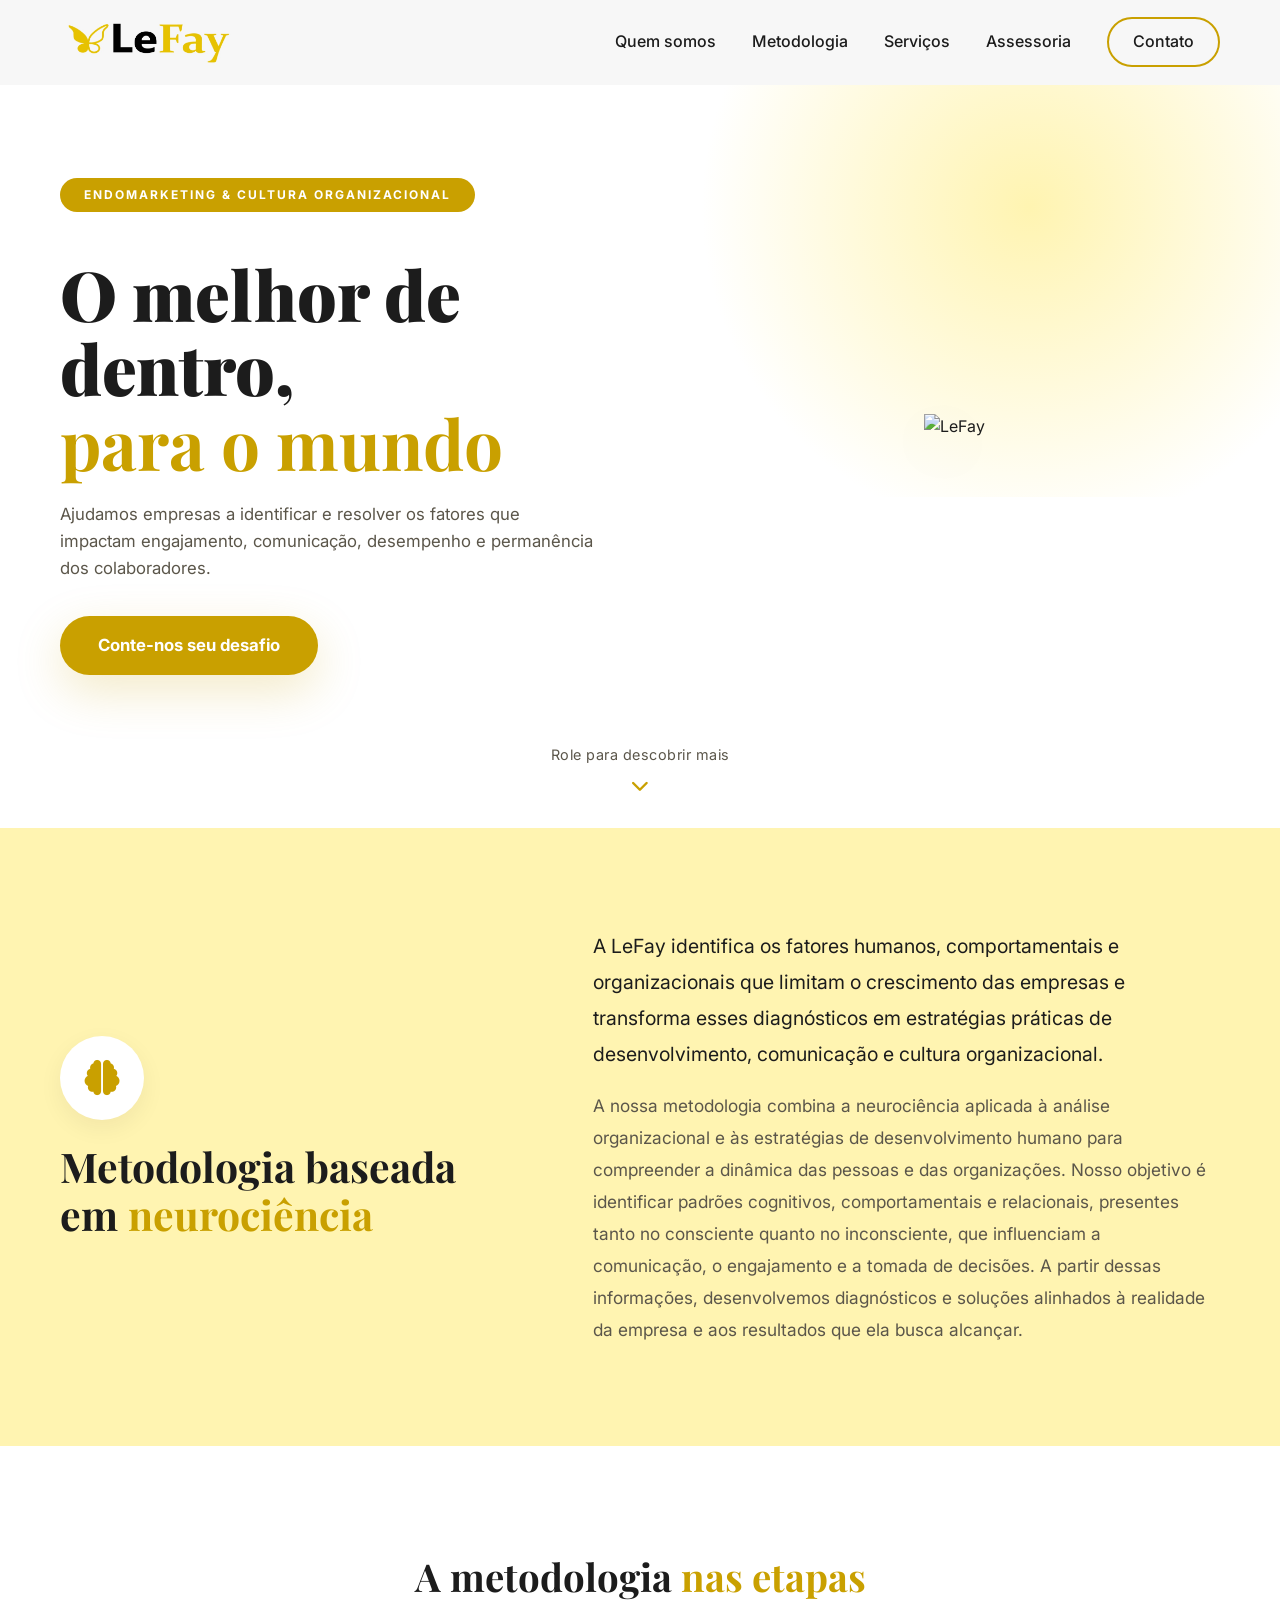
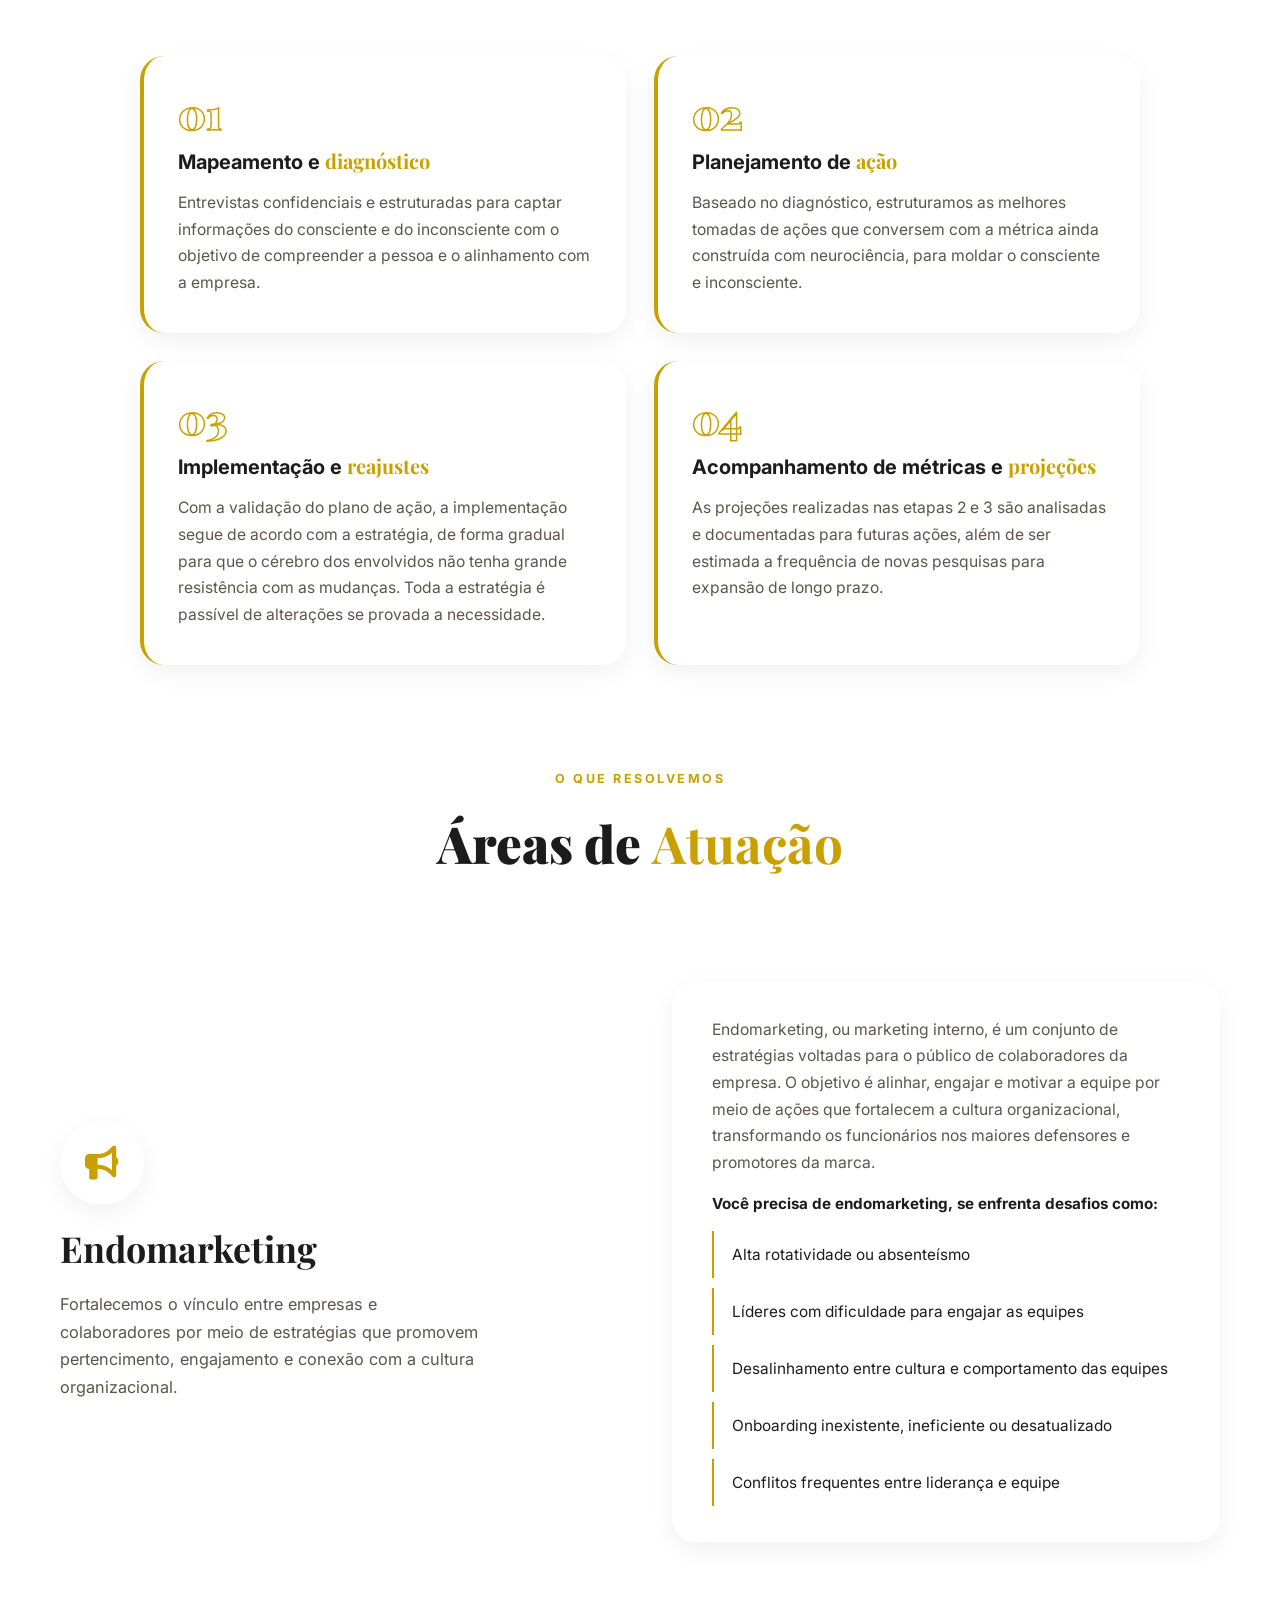
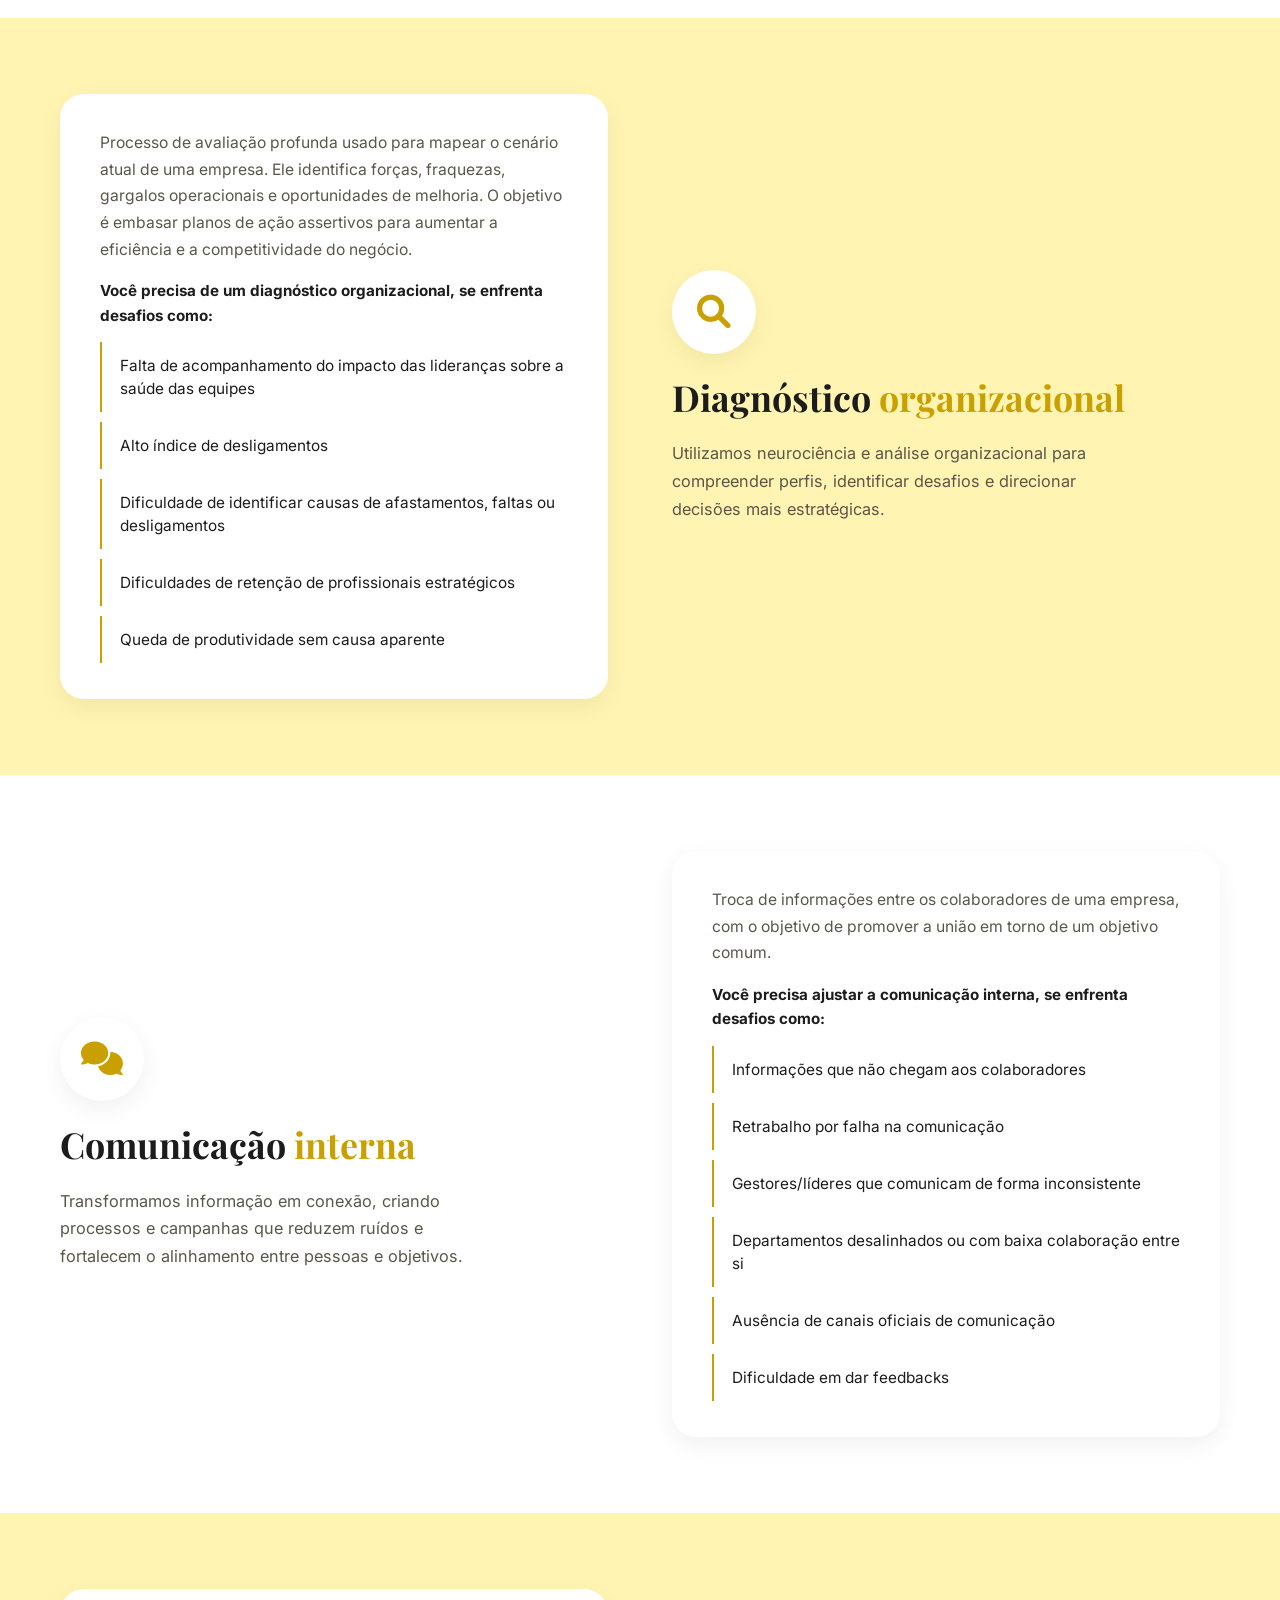
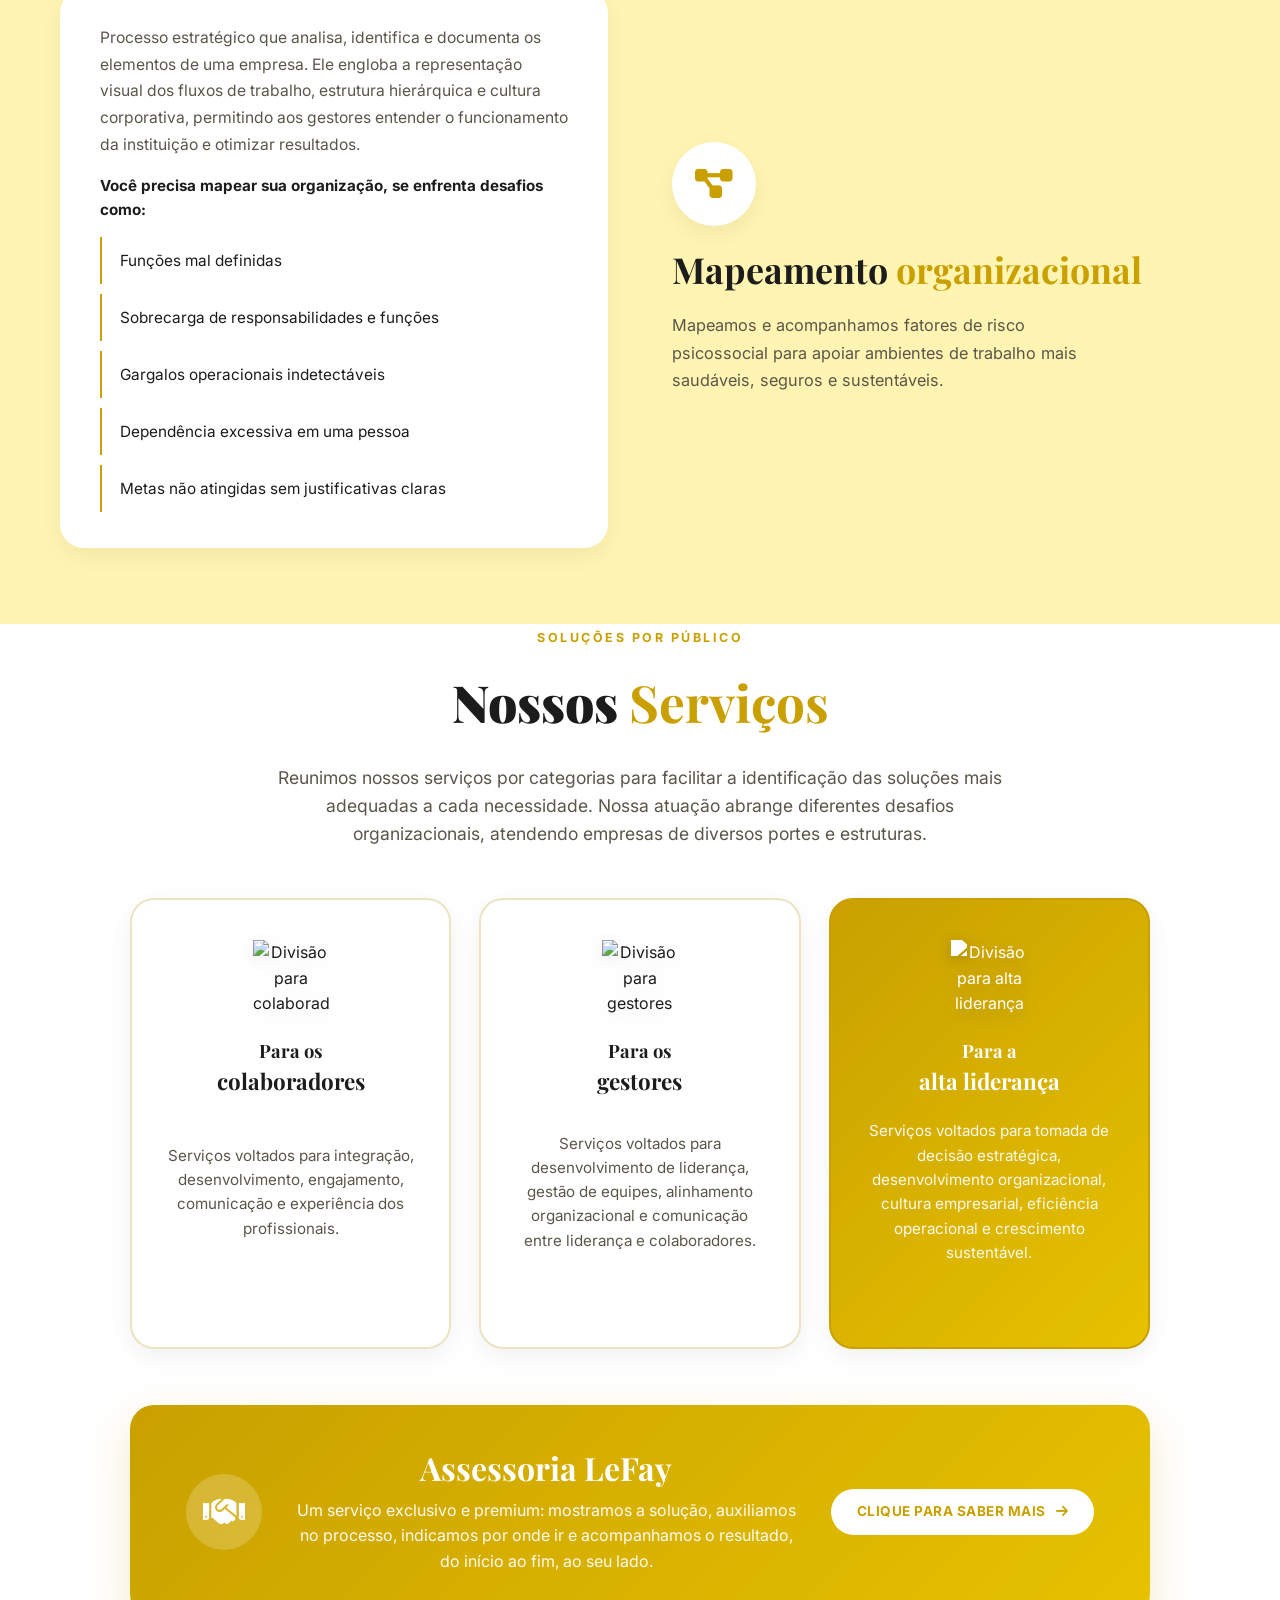
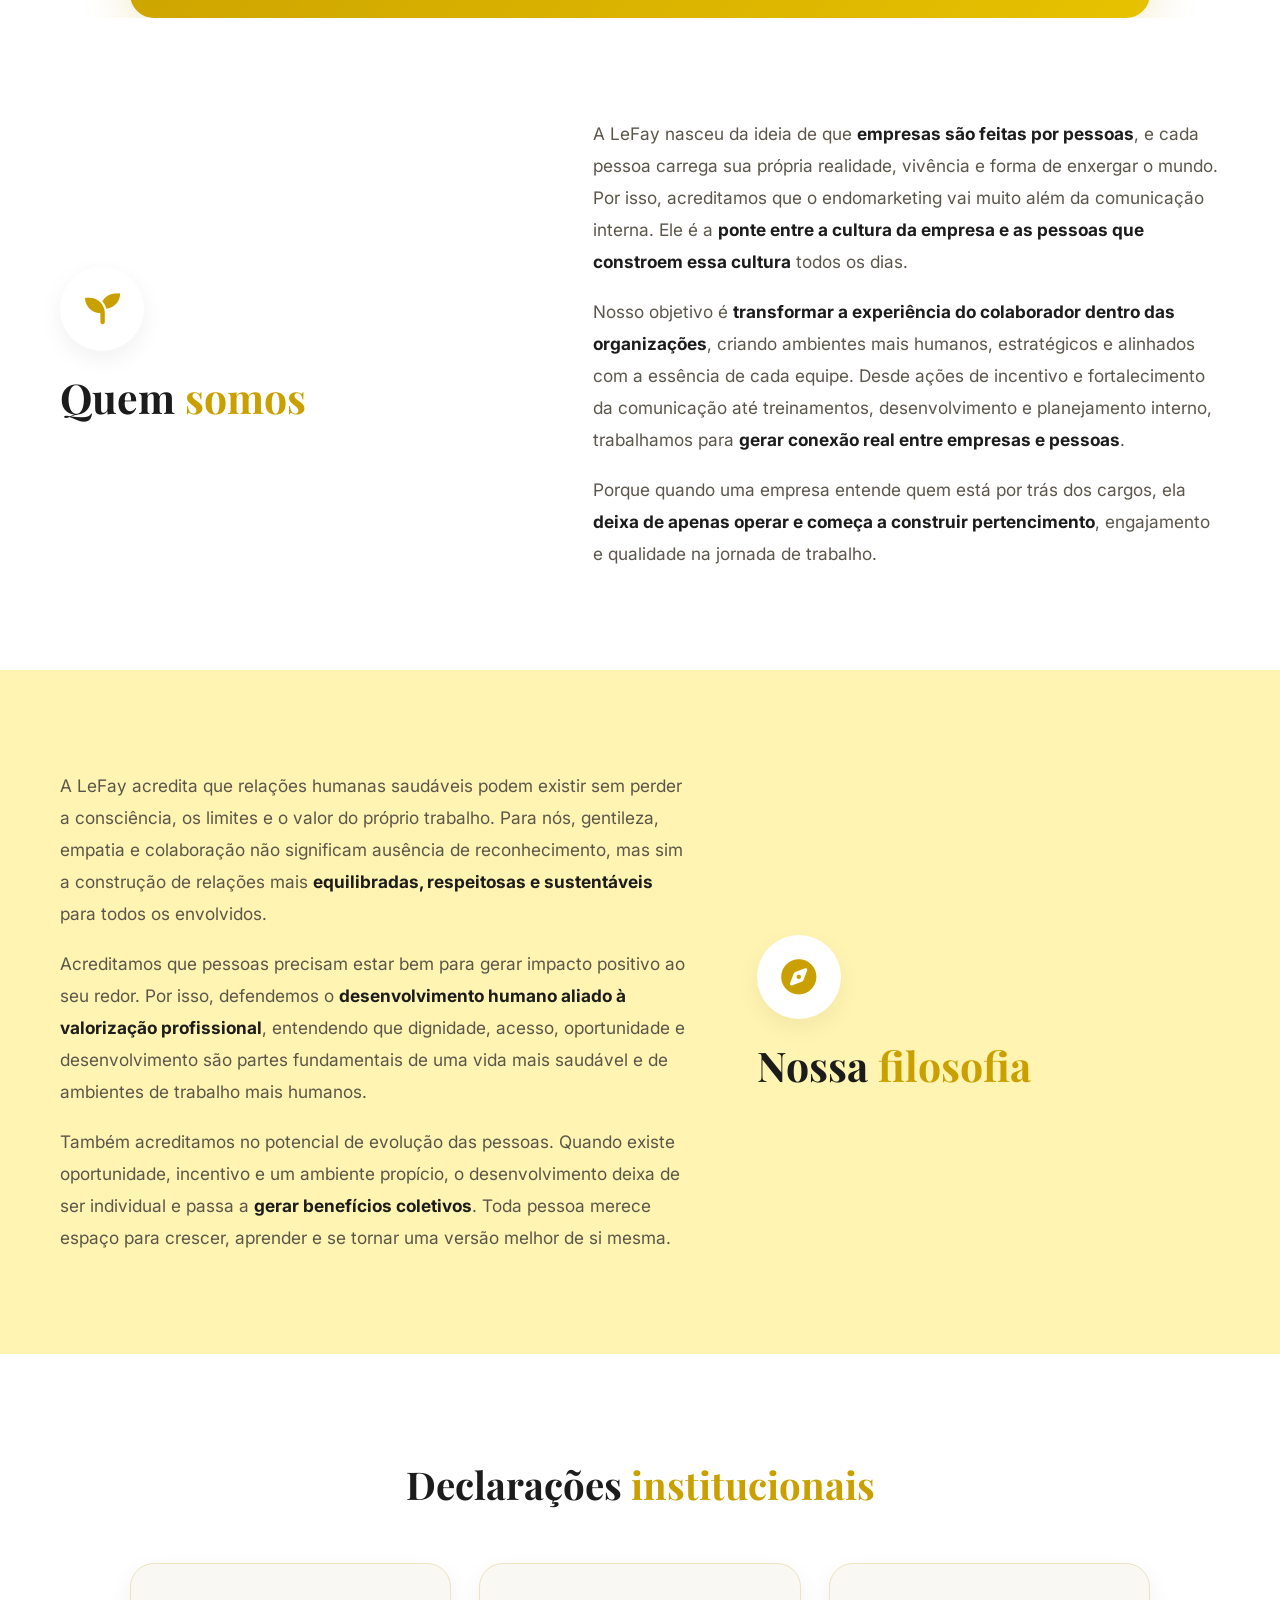
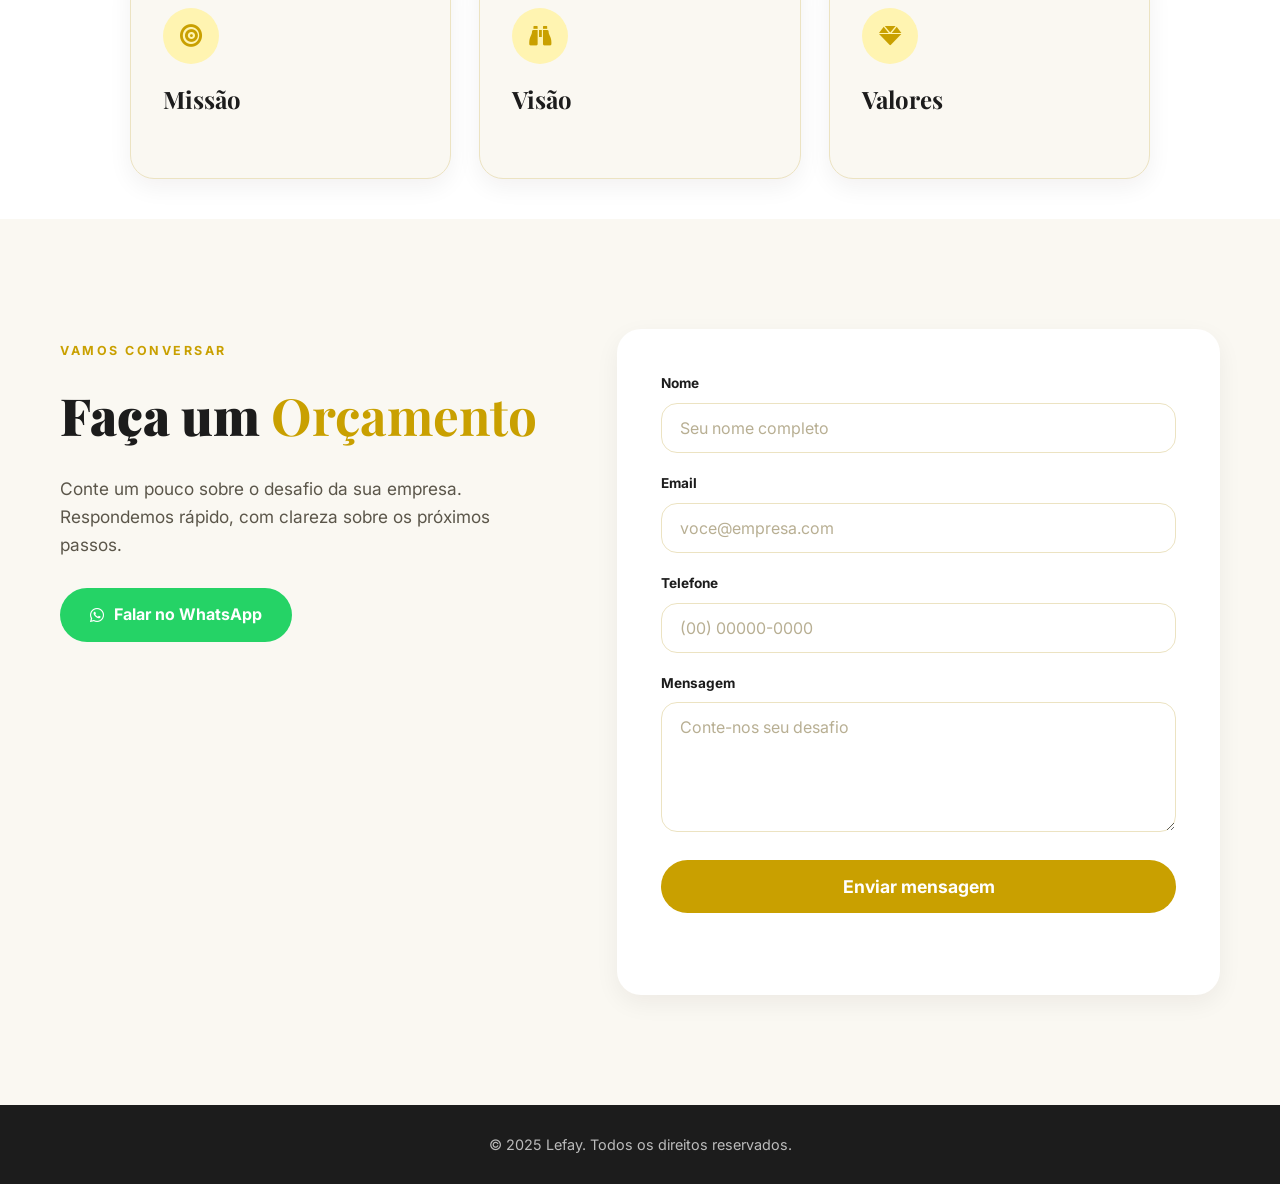
==== commit 545b88a8: "atualizando website" ====
--- a/index.html
+++ b/index.html
@@ -7,11 +7,11 @@
     <link rel="icon" type="image/png" href="images/favicon.png" sizes="64x64">
     <link rel="stylesheet" href="styles.css">
     <link rel="stylesheet" href="https://cdnjs.cloudflare.com/ajax/libs/font-awesome/6.0.0/css/all.min.css">
-    <link href="https://fonts.googleapis.com/css2?family=Playfair+Display:wght@400;700;900&display=swap" rel="stylesheet">
+    <link href="https://fonts.googleapis.com/css2?family=Playfair+Display:wght@400;700;900&family=Inter:wght@400;500;600;700&display=swap" rel="stylesheet">
 </head>
 <body>
     <nav class="navbar">
-        <div class="container">
+        <div class="container navbar-inner">
             <div class="logo">
                 <img src="images/Prancheta 15.png" alt="Lefay Logo">
             </div>
@@ -23,165 +23,165 @@
                 <a href="#metodologia">Metodologia</a>
                 <a href="#services">Serviços</a>
                 <a href="#assessoria">Assessoria</a>
-                <a href="#contact">Contato</a>
+                <a href="#contact" class="nav-cta">Contato</a>
             </div>
         </div>
     </nav>
 
+    <!-- HERO -->
     <header class="welcome-hero">
-        <div class="container">
+        <div class="container hero-grid">
             <div class="hero-content">
-                <h1>O melhor de dentro, <span class="highlight">para o</span> <span class="highlight">mundo</span></h1>
+                <span class="service-badge">ENDOMARKETING &amp; CULTURA ORGANIZACIONAL</span>
+                <h1>O melhor de dentro,<br><span class="highlight">para o mundo</span></h1>
                 <p>Ajudamos empresas a identificar e resolver os fatores que impactam engajamento, comunicação, desempenho e permanência dos colaboradores.</p>
-                <a href="#contact" class="cta-button">CONTE-NOS SEU DESAFIO</a>
+                <a href="#contact" class="cta-button">Conte-nos seu desafio</a>
             </div>
             <div class="hero-image">
                 <img src="./iconografia/Collab-pana.png" alt="LeFay">
             </div>
-            <div class="scroll-indicator">
-                <p>Role para descobrir mais</p>
-                <i class="fas fa-chevron-down bounce"></i>
-            </div>
+        </div>
+        <div class="scroll-indicator">
+            <p>Role para descobrir mais</p>
+            <i class="fas fa-chevron-down bounce"></i>
         </div>
     </header>
 
-
+    <!-- METODOLOGIA -->
     <section class="metodologia" id="metodologia">
-        <div class="container">
-            <div class="text-center">
-                <p>
-                    A LeFay identifica os fatores humanos, comportamentais e organizacionais que limitam o crescimento das empresas e transforma esses diagnósticos em estratégias práticas de desenvolvimento, comunicação e cultura organizacional
-                </p>
-            </div>
-            <div class="metodologia-hero-box">
-                <div class="metodologia-hero-text">
-                    <h3>Metodologia baseada em <span class="highlight">neurociência</span></h3>
-                    <p class="metodologia-sub">A nossa metodologia combina a neurociência aplicada à análise organizacional e às estratégias de desenvolvimento humano para compreender a dinâmica das pessoas e das organizações. Nosso objetivo é identificar padrões cognitivos, comportamentais e relacionais, presentes tanto no consciente quanto no inconsciente, que influenciam a comunicação, o engajamento e a tomada de decisões. A partir dessas informações, desenvolvemos diagnósticos e soluções alinhados à realidade da empresa e aos resultados que ela busca alcançar.</p>
-                </div>
-                <div class="metodologia-hero-img">
-                    <img src="./iconografia/Learning-amico.png" alt="Metodologia LeFay">
-                </div>
-            </div>
-        </div>
-        <div class="container">
-            <h2 class="section-titlee">A metodologia <span class="highlight">nas</span> <span class="highlight">etapas</span></h2>
-            <div class="etapas-grid">
-                <div class="etapa-card">
-                    <div class="etapa-number"><span class="highlight">01</span></div>
-                    <h3>Mapeamento e <span class="highlight">diagnóstico</span></h3>
-                    <p>Entrevistas confidenciais e estruturadas para captar informações do consciente e do inconsciente com o objetivo de compreender a pessoa e o alinhamento com a empresa.</p>
-                </div>
-                <div class="etapa-card">
-                    <div class="etapa-number"><span class="highlight">02</span></div>
-                    <h3>Planejamento de <span class="highlight">ação</span></h3>
-                    <p>Baseado no diagnóstico, estruturamos as melhores tomadas de ações que conversem com a métrica ainda construída com neurociência, para moldar o consciente e inconsciente.</p>
-                </div>
-                <div class="etapa-card">
-                    <div class="etapa-number"><span class="highlight">03</span></div>
-                    <h3>Implementação e <span class="highlight">reajustes</span></h3>
-                    <p>Com a validação do plano de ação, a implementação segue de acordo com a estratégia, de forma gradual para que o cérebro dos envolvidos não tenha grande resistência com as mudanças. E toda a estratégia é passível de alterações se provada a necessidade.</p>
-                </div>
-                <div class="etapa-card">
-                    <div class="etapa-number"><span class="highlight">04</span></div>
-                    <h3>Acompanhamento de métricas e <span class="highlight">projeções</span></h3>
-                    <p>As projeções realizadas nas etapas 2 e 3 são analisadas, e documentadas para futuras ações. Além de ser estimado a frequência de novas pesquisas para expansão de longo prazo.</p>
+
+        <div class="block block--light">
+            <div class="container block-inner">
+                <div class="block-icon-area">
+                    <span class="block-big-icon"><i class="fas fa-brain"></i></span>
+                    <h2 class="block-title">Metodologia baseada em <span class="highlight">neurociência</span></h2>
+                </div>
+                <div class="block-text-area">
+                    <p class="block-lede">A LeFay identifica os fatores humanos, comportamentais e organizacionais que limitam o crescimento das empresas e transforma esses diagnósticos em estratégias práticas de desenvolvimento, comunicação e cultura organizacional.</p>
+                    <p>A nossa metodologia combina a neurociência aplicada à análise organizacional e às estratégias de desenvolvimento humano para compreender a dinâmica das pessoas e das organizações. Nosso objetivo é identificar padrões cognitivos, comportamentais e relacionais, presentes tanto no consciente quanto no inconsciente, que influenciam a comunicação, o engajamento e a tomada de decisões. A partir dessas informações, desenvolvemos diagnósticos e soluções alinhados à realidade da empresa e aos resultados que ela busca alcançar.</p>
+                </div>
+            </div>
+        </div>
+
+        <div class="block block--white">
+            <div class="container">
+                <h2 class="section-titlee">A metodologia <span class="highlight">nas etapas</span></h2>
+                <div class="etapas-grid">
+                    <div class="etapa-card">
+                        <div class="etapa-number">01</div>
+                        <h3>Mapeamento e <span class="highlight">diagnóstico</span></h3>
+                        <p>Entrevistas confidenciais e estruturadas para captar informações do consciente e do inconsciente com o objetivo de compreender a pessoa e o alinhamento com a empresa.</p>
+                    </div>
+                    <div class="etapa-card">
+                        <div class="etapa-number">02</div>
+                        <h3>Planejamento de <span class="highlight">ação</span></h3>
+                        <p>Baseado no diagnóstico, estruturamos as melhores tomadas de ações que conversem com a métrica ainda construída com neurociência, para moldar o consciente e inconsciente.</p>
+                    </div>
+                    <div class="etapa-card">
+                        <div class="etapa-number">03</div>
+                        <h3>Implementação e <span class="highlight">reajustes</span></h3>
+                        <p>Com a validação do plano de ação, a implementação segue de acordo com a estratégia, de forma gradual para que o cérebro dos envolvidos não tenha grande resistência com as mudanças. Toda a estratégia é passível de alterações se provada a necessidade.</p>
+                    </div>
+                    <div class="etapa-card">
+                        <div class="etapa-number">04</div>
+                        <h3>Acompanhamento de métricas e <span class="highlight">projeções</span></h3>
+                        <p>As projeções realizadas nas etapas 2 e 3 são analisadas e documentadas para futuras ações, além de ser estimada a frequência de novas pesquisas para expansão de longo prazo.</p>
+                    </div>
                 </div>
             </div>
         </div>
     </section>
 
+    <!-- AREAS DE ATUAÇÃO -->
     <section class="areas" id="areas">
         <div class="container">
+            <span class="eyebrow">O que resolvemos</span>
             <h2 class="section-title">Áreas de <span class="highlight">Atuação</span></h2>
         </div>
-        <div class="areas-grid">
-
-            <div class="area-tile-wrapper">
-                <div class="area-tile area-tile--gold flip-card">
-                    <div class="flip-card-inner">
-                        <div class="flip-card-front">
-                            <h3><span class="highlight">Endomarketing</span></h3>
-                            <p>Fortalecemos o vínculo entre empresas e colaboradores por meio de estratégias que promovem pertencimento, engajamento e conexão com a cultura organizacional.</p>
+
+        <div class="service-detail-categories areas-categories">
+
+            <div class="service-category-group">
+                <div class="container service-category-inner">
+                    <div class="service-category-icon-area">
+                        <span class="service-category-big-icon"><i class="fas fa-bullhorn"></i></span>
+                        <h3 class="service-category-titlee">Endomarketing</h3>
+                        <p class="area-desc">Fortalecemos o vínculo entre empresas e colaboradores por meio de estratégias que promovem pertencimento, engajamento e conexão com a cultura organizacional.</p>
+                    </div>
+                    <div class="area-detail-area">
+                        <p class="area-detail-text">Endomarketing, ou marketing interno, é um conjunto de estratégias voltadas para o público de colaboradores da empresa. O objetivo é alinhar, engajar e motivar a equipe por meio de ações que fortalecem a cultura organizacional, transformando os funcionários nos maiores defensores e promotores da marca.</p>
+                        <p class="area-detail-label">Você precisa de endomarketing, se enfrenta desafios como:</p>
+                        <div class="service-category-items area-items">
+                            <div class="service-category-item">Alta rotatividade ou absenteísmo</div>
+                            <div class="service-category-item">Líderes com dificuldade para engajar as equipes</div>
+                            <div class="service-category-item">Desalinhamento entre cultura e comportamento das equipes</div>
+                            <div class="service-category-item">Onboarding inexistente, ineficiente ou desatualizado</div>
+                            <div class="service-category-item">Conflitos frequentes entre liderança e equipe</div>
                         </div>
-                        <div class="flip-card-back">
-                            <p class="flip-back-text">Endomarketing, ou marketing interno, é um conjunto de estratégias voltadas para o público de colaboradores da empresa. O objetivo é alinhar, engajar e motivar a equipe por meio de ações que fortalecem a cultura organizacional, transformando os funcionários nos maiores defensores e promotores da marca.</p>
-                            <p class="flip-back-label">Você precisa de endomarketing, se enfrenta desafios como:</p>
-                            <ul class="flip-back-list">
-                                <li>Alta rotatividade ou absenteísmo</li>
-                                <li>Líderes com dificuldade para engajar as equipes</li>
-                                <li>Desalinhamento entre cultura e o comportamento das equipes</li>
-                                <li>Onboarding inexistente, ineficiente ou desatualizado</li>
-                                <li>Conflitos frequentes entre liderança e equipe</li>
-                            </ul>
-                            <p class="flip-back-more">Entre outros…</p>
+                    </div>
+                </div>
+            </div>
+
+            <div class="service-category-group">
+                <div class="container service-category-inner service-category-inner--reverse">
+                    <div class="area-detail-area">
+                        <p class="area-detail-text">Processo de avaliação profunda usado para mapear o cenário atual de uma empresa. Ele identifica forças, fraquezas, gargalos operacionais e oportunidades de melhoria. O objetivo é embasar planos de ação assertivos para aumentar a eficiência e a competitividade do negócio.</p>
+                        <p class="area-detail-label">Você precisa de um diagnóstico organizacional, se enfrenta desafios como:</p>
+                        <div class="service-category-items area-items">
+                            <div class="service-category-item">Falta de acompanhamento do impacto das lideranças sobre a saúde das equipes</div>
+                            <div class="service-category-item">Alto índice de desligamentos</div>
+                            <div class="service-category-item">Dificuldade de identificar causas de afastamentos, faltas ou desligamentos</div>
+                            <div class="service-category-item">Dificuldades de retenção de profissionais estratégicos</div>
+                            <div class="service-category-item">Queda de produtividade sem causa aparente</div>
                         </div>
                     </div>
-                </div>
-            </div>
-
-            <div class="area-tile-wrapper">
-                <div class="area-tile area-tile--light flip-card">
-                    <div class="flip-card-inner">
-                        <div class="flip-card-front">
-                            <h3>Diagnóstico <span class="highlight">organizacional</span></h3>
-                            <p>Utilizamos neurociência e análise organizacional para compreender perfis, identificar desafios e direcionar decisões mais estratégicas.</p>
+                    <div class="service-category-icon-area service-category-icon-area--right">
+                        <span class="service-category-big-iconn"><i class="fas fa-magnifying-glass"></i></span>
+                        <h3 class="service-category-title">Diagnóstico <span class="highlight">organizacional</span></h3>
+                        <p class="area-desc">Utilizamos neurociência e análise organizacional para compreender perfis, identificar desafios e direcionar decisões mais estratégicas.</p>
+                    </div>
+                </div>
+            </div>
+
+            <div class="service-category-group">
+                <div class="container service-category-inner">
+                    <div class="service-category-icon-area">
+                        <span class="service-category-big-icon"><i class="fas fa-comments"></i></span>
+                        <h3 class="service-category-titlee">Comunicação <span class="highlight">interna</span></h3>
+                        <p class="area-desc">Transformamos informação em conexão, criando processos e campanhas que reduzem ruídos e fortalecem o alinhamento entre pessoas e objetivos.</p>
+                    </div>
+                    <div class="area-detail-area">
+                        <p class="area-detail-text">Troca de informações entre os colaboradores de uma empresa, com o objetivo de promover a união em torno de um objetivo comum.</p>
+                        <p class="area-detail-label">Você precisa ajustar a comunicação interna, se enfrenta desafios como:</p>
+                        <div class="service-category-items area-items">
+                            <div class="service-category-item">Informações que não chegam aos colaboradores</div>
+                            <div class="service-category-item">Retrabalho por falha na comunicação</div>
+                            <div class="service-category-item">Gestores/líderes que comunicam de forma inconsistente</div>
+                            <div class="service-category-item">Departamentos desalinhados ou com baixa colaboração entre si</div>
+                            <div class="service-category-item">Ausência de canais oficiais de comunicação</div>
+                            <div class="service-category-item">Dificuldade em dar feedbacks</div>
                         </div>
-                        <div class="flip-card-back">
-                            <p class="flip-back-text">Processo de avaliação profunda usado para mapear o cenário atual de uma empresa. Ele identifica forças, fraquezas, gargalos operacionais e oportunidades de melhoria. O objetivo é embasar planos de ação assertivos para aumentar a eficiência e a competitividade do negócio.</p>
-                            <p class="flip-back-label">Você precisa de um diagnóstico organizacional, se enfrenta desafios como:</p>
-                            <ul class="flip-back-list">
-                                <li>Falta de acompanhamento do impacto das lideranças sobre a saúde das equipes</li>
-                                <li>Alto índice de desligamentos</li>
-                                <li>Dificuldade de identificar causas de afastamentos, faltas ou desligamentos</li>
-                                <li>Dificuldades de retenção de profissionais estratégicos</li>
-                                <li>Queda de produtividade sem causa aparente</li>
-                            </ul>
+                    </div>
+                </div>
+            </div>
+
+            <div class="service-category-group">
+                <div class="container service-category-inner service-category-inner--reverse">
+                    <div class="area-detail-area">
+                        <p class="area-detail-text">Processo estratégico que analisa, identifica e documenta os elementos de uma empresa. Ele engloba a representação visual dos fluxos de trabalho, estrutura hierárquica e cultura corporativa, permitindo aos gestores entender o funcionamento da instituição e otimizar resultados.</p>
+                        <p class="area-detail-label">Você precisa mapear sua organização, se enfrenta desafios como:</p>
+                        <div class="service-category-items area-items">
+                            <div class="service-category-item">Funções mal definidas</div>
+                            <div class="service-category-item">Sobrecarga de responsabilidades e funções</div>
+                            <div class="service-category-item">Gargalos operacionais indetectáveis</div>
+                            <div class="service-category-item">Dependência excessiva em uma pessoa</div>
+                            <div class="service-category-item">Metas não atingidas sem justificativas claras</div>
                         </div>
                     </div>
-                </div>
-            </div>
-
-            <div class="area-tile-wrapper">
-                <div class="area-tile area-tile--light flip-card">
-                    <div class="flip-card-inner">
-                        <div class="flip-card-front">
-                            <h3>Comunicação <span class="highlight">interna</span></h3>
-                            <p>Transformamos informação em conexão, criando processos e campanhas que reduzem ruídos e fortalecem o alinhamento entre pessoas e objetivos.</p>
-                        </div>
-                        <div class="flip-card-back">
-                            <p class="flip-back-text">Troca de informações entre os colaboradores de uma empresa, com o objetivo de promover a união em torno de um objetivo comum.</p>
-                            <p class="flip-back-label">Você precisa ajustar a comunicação interna, se enfrenta desafios como:</p>
-                            <ul class="flip-back-list">
-                                <li>Informações que não chegam nos colaboradores</li>
-                                <li>Retrabalho por falha na comunicação</li>
-                                <li>Gestores/líderes que comunicam de forma inconsistente</li>
-                                <li>Departamentos desalinhados ou com baixa colaboração entre si</li>
-                                <li>Ausência de canais oficiais de comunicação</li>
-                                <li>Dificuldade em dar feedbacks</li>
-                            </ul>
-                        </div>
-                    </div>
-                </div>
-            </div>
-
-            <div class="area-tile-wrapper">
-                <div class="area-tile area-tile--gold flip-card">
-                    <div class="flip-card-inner">
-                        <div class="flip-card-front">
-                            <h3>Mapeamento organizacional<span class="highlight"></span></h3>
-                            <p>Mapeamos e acompanhamos fatores de risco psicossocial para apoiar ambientes de trabalho mais saudáveis, seguros e sustentáveis.</p>
-                        </div>
-                        <div class="flip-card-back">
-                            <p class="flip-back-text">Processo estratégico que analisa, identifica e documenta os elementos de uma empresa. Ele engloba a representação visual dos fluxos de trabalho, estrutura hierárquica e cultura corporativa, permitindo aos gestores entender o funcionamento da instituição e otimizar resultados.</p>
-                            <p class="flip-back-label">Você precisa mapear sua organização, se enfrenta desafios como:</p>
-                            <ul class="flip-back-list">
-                                <li>Funções mal definidas</li>
-                                <li>Sobrecarga de responsabilidades e funções</li>
-                                <li>Gargalos operacionais indetectáveis</li>
-                                <li>Dependência excessiva em uma pessoa</li>
-                                <li>Metas não atingidas sem justificativas claras</li>
-                            </ul>
-                        </div>
+                    <div class="service-category-icon-area service-category-icon-area--right">
+                        <span class="service-category-big-iconn"><i class="fas fa-diagram-project"></i></span>
+                        <h3 class="service-category-title">Mapeamento <span class="highlight">organizacional</span></h3>
+                        <p class="area-desc">Mapeamos e acompanhamos fatores de risco psicossocial para apoiar ambientes de trabalho mais saudáveis, seguros e sustentáveis.</p>
                     </div>
                 </div>
             </div>
@@ -189,14 +189,15 @@
         </div>
     </section>
 
+    <!-- SERVIÇOS -->
     <section class="services" id="services">
         <div class="container">
+            <span class="eyebrow">Soluções por público</span>
             <h2 class="section-title">Nossos <span class="highlight">Serviços</span></h2>
             <p class="section-subtitle">
                 Reunimos nossos serviços por categorias para facilitar a identificação das soluções mais adequadas a cada necessidade. Nossa atuação abrange diferentes desafios organizacionais, atendendo empresas de diversos portes e estruturas.
             </p>
 
-            <!-- Cards principais -->
             <div class="service-divisions">
                 <a href="pages/servicos-colaboradores.html" class="division-card-link">
                     <div class="division-card">
@@ -239,42 +240,18 @@
         </div>
     </section>
 
-
-    <section class="contact" id="contact">
-        <div class="container">
-            <h2 class="section-title">Faça um <span class="highlight">Orçamento</span></h2>
-            <div class="contact-actions">
-                <a class="whatsapp-button" href="https://wa.me/5511933460090" target="_blank" rel="noopener noreferrer">
-                    <i class="fab fa-whatsapp"></i> Falar no WhatsApp
-                </a>
-            </div>
-
-            <form class="contact-form" id="contactForm">
-                <div class="form-group">
-                    <input type="text" id="name" placeholder="Nome" required>
-                </div>
-                <div class="form-group">
-                    <input type="email" id="email" placeholder="Email" required>
-                </div>
-                <div class="form-group">
-                    <input type="tel" id="phone" placeholder="Telefone" required>
-                </div>
-                <div class="form-group">
-                    <textarea id="message" placeholder="Sua mensagem" required></textarea>
-                </div>
-                <button type="submit" class="submit-button">Enviar Mensagem</button>
-            </form>
-            <div id="status-message"></div>
-        </div>
-    </section>
-
+    <!-- QUEM SOMOS -->
     <section class="about" id="about">
-        <div class="container">
-            <h2 class="section-title">Quem <span class="highlight">Somos</span></h2>
-            <div class="about-split">
-                <div class="about-text">
+
+        <div class="block block--white">
+            <div class="container block-inner">
+                <div class="block-icon-area">
+                    <span class="block-big-icon"><i class="fas fa-seedling"></i></span>
+                    <h2 class="block-title">Quem <span class="highlight">somos</span></h2>
+                </div>
+                <div class="block-text-area">
                     <p>
-                        A LeFay nasceu da ideia de que <b>empresas são feitas por pessoas</b>, e, <b>cada pessoa carrega sua própria realidade</b>, vivência e forma de enxergar o mundo. Por isso, acreditamos que o endomarketing vai muito além da comunicação interna. Ele é a <b>ponte entre a cultura da empresa e as pessoas que constroem essa cultura</b> todos os dias.
+                        A LeFay nasceu da ideia de que <b>empresas são feitas por pessoas</b>, e cada pessoa carrega sua própria realidade, vivência e forma de enxergar o mundo. Por isso, acreditamos que o endomarketing vai muito além da comunicação interna. Ele é a <b>ponte entre a cultura da empresa e as pessoas que constroem essa cultura</b> todos os dias.
                     </p>
                     <p>
                         Nosso objetivo é <b>transformar a experiência do colaborador dentro das organizações</b>, criando ambientes mais humanos, estratégicos e alinhados com a essência de cada equipe. Desde ações de incentivo e fortalecimento da comunicação até treinamentos, desenvolvimento e planejamento interno, trabalhamos para <b>gerar conexão real entre empresas e pessoas</b>.
@@ -283,53 +260,16 @@
                         Porque quando uma empresa entende quem está por trás dos cargos, ela <b>deixa de apenas operar e começa a construir pertencimento</b>, engajamento e qualidade na jornada de trabalho.
                     </p>
                 </div>
-                <div class="about-image">
-                    <img src="./iconografia/Team goals-pana.png" alt="LeFay - Conexão entre empresas e pessoas">
-                </div>
-            </div>
-        </div>
-    </section>
-
-    <section class="mvv">
-        <div class="container">
-            <h2 class="section-title">Declarações <span class="highlight">Institucionais</span></h2>
-            <div class="mvv-grid">
-                <div class="mvv-card interactive" data-target="missao">
-                    <h3><span class="highlight">Missão</span></h3>
-                    <div class="mvv-details">
-                        <p>Transformar a cultura organizacional em conexão real entre empresas e colaboradores, traduzindo a essência de cada negócio em experiências, comunicações e estratégias que fortaleçam pertencimento, engajamento e qualidade na jornada de trabalho.</p>
-                    </div>
-                </div>
-                <div class="mvv-card interactive" data-target="visao">
-                    <h3><span class="highlight">Visão</span></h3>
-                    <div class="mvv-details">
-                        <p>Ser referência na construção de modelos de trabalho mais humanos, estratégicos e sustentáveis, promovendo inovação nas relações corporativas, no desenvolvimento de pessoas e na valorização da diversidade, além de contribuir para a criação de novos padrões de reconhecimento e excelência no ambiente empresarial.</p>
-                    </div>
-                </div>
-                <div class="mvv-card interactive" data-target="valores">
-                    <h3><span class="highlight">Valores</span></h3>
-                    <div class="mvv-details">
-                        <ul class="values-list">
-                            <li>Respeito</li>
-                            <li>Equidade</li>
-                            <li>Cordialidade</li>
-                            <li>Desenvolvimento contínuo</li>
-                            <li>Parceria e trabalho em equipe</li>
-                        </ul>
-                    </div>
-                </div>
-            </div>
-        </div>
-    </section>
-
-    <section class="filosofia" id="filosofia">
-        <div class="container">
-            <h2 class="section-title">Nossa <span class="highlight">Filosofia</span></h2>
-            <div class="filosofia-content">
-                <div class="filosofia-image">
-                    <img src="./iconografia/Team spirit-pana.png" alt="Nossa filosofia - LeFay">
-                </div>
-                <div class="filosofia-text">
+            </div>
+        </div>
+
+        <div class="block block--light">
+            <div class="container block-inner block-inner--reverse">
+                <div class="block-icon-area">
+                    <span class="block-big-icon"><i class="fas fa-compass"></i></span>
+                    <h2 class="block-title">Nossa <span class="highlight">filosofia</span></h2>
+                </div>
+                <div class="block-text-area">
                     <p>
                         A LeFay acredita que relações humanas saudáveis podem existir sem perder a consciência, os limites e o valor do próprio trabalho. Para nós, gentileza, empatia e colaboração não significam ausência de reconhecimento, mas sim a construção de relações mais <b>equilibradas, respeitosas e sustentáveis</b> para todos os envolvidos.
                     </p>
@@ -339,32 +279,100 @@
                     <p>
                         Também acreditamos no potencial de evolução das pessoas. Quando existe oportunidade, incentivo e um ambiente propício, o desenvolvimento deixa de ser individual e passa a <b>gerar benefícios coletivos</b>. Toda pessoa merece espaço para crescer, aprender e se tornar uma versão melhor de si mesma.
                     </p>
-                    <p>
-                        A excelência faz parte da essência da LeFay. Não como uma busca por perfeição inalcançável, mas como <b>compromisso genuíno de sempre entregar o melhor possível</b> dentro das condições presentes, evoluindo continuamente para alcançar resultados cada vez melhores.
-                    </p>
+                </div>
+            </div>
+        </div>
+
+        <div class="container mvv-wrap">
+            <h2 class="section-titlee">Declarações <span class="highlight">institucionais</span></h2>
+            <div class="mvv-grid">
+                <div class="mvv-card interactive" data-target="missao">
+                    <span class="mvv-icon"><i class="fas fa-bullseye"></i></span>
+                    <h3>Missão</h3>
+                    <div class="mvv-details">
+                        <p>Transformar a cultura organizacional em conexão real entre empresas e colaboradores, traduzindo a essência de cada negócio em experiências, comunicações e estratégias que fortaleçam pertencimento, engajamento e qualidade na jornada de trabalho.</p>
+                    </div>
+                </div>
+                <div class="mvv-card interactive" data-target="visao">
+                    <span class="mvv-icon"><i class="fas fa-binoculars"></i></span>
+                    <h3>Visão</h3>
+                    <div class="mvv-details">
+                        <p>Ser referência na construção de modelos de trabalho mais humanos, estratégicos e sustentáveis, promovendo inovação nas relações corporativas, no desenvolvimento de pessoas e na valorização da diversidade, além de contribuir para a criação de novos padrões de reconhecimento e excelência no ambiente empresarial.</p>
+                    </div>
+                </div>
+                <div class="mvv-card interactive" data-target="valores">
+                    <span class="mvv-icon"><i class="fas fa-gem"></i></span>
+                    <h3>Valores</h3>
+                    <div class="mvv-details">
+                        <ul class="values-list">
+                            <li>Respeito</li>
+                            <li>Equidade</li>
+                            <li>Cordialidade</li>
+                            <li>Desenvolvimento contínuo</li>
+                            <li>Parceria e trabalho em equipe</li>
+                        </ul>
+                        <p class="values-extra">Valorizamos pessoas, incentivamos evolução e acreditamos que relações justas, éticas e colaborativas são a base para transformar a experiência de trabalho dentro das empresas.</p>
+                    </div>
                 </div>
             </div>
         </div>
     </section>
-    
+
+    <!-- CONTATO -->
+    <section class="contact" id="contact">
+        <div class="container contact-grid">
+            <div class="contact-intro">
+                <span class="eyebrow">Vamos conversar</span>
+                <h2 class="section-title contact-title">Faça um <span class="highlight">Orçamento</span></h2>
+                <p class="contact-lede">Conte um pouco sobre o desafio da sua empresa. Respondemos rápido, com clareza sobre os próximos passos.</p>
+                <a class="whatsapp-button" href="https://wa.me/5511933460090" target="_blank" rel="noopener noreferrer">
+                    <i class="fab fa-whatsapp"></i> Falar no WhatsApp
+                </a>
+            </div>
+
+            <div class="contact-form-wrap">
+                <form class="contact-form" id="contactForm">
+                    <div class="form-group">
+                        <label for="name">Nome</label>
+                        <input type="text" id="name" placeholder="Seu nome completo" required>
+                    </div>
+                    <div class="form-group">
+                        <label for="email">Email</label>
+                        <input type="email" id="email" placeholder="voce@empresa.com" required>
+                    </div>
+                    <div class="form-group">
+                        <label for="phone">Telefone</label>
+                        <input type="tel" id="phone" placeholder="(00) 00000-0000" required>
+                    </div>
+                    <div class="form-group">
+                        <label for="message">Mensagem</label>
+                        <textarea id="message" placeholder="Conte-nos seu desafio" required></textarea>
+                    </div>
+                    <button type="submit" class="submit-button">Enviar mensagem</button>
+                </form>
+                <div id="status-message"></div>
+            </div>
+        </div>
+    </section>
+
     <script src="https://cdn.jsdelivr.net/npm/@emailjs/browser@3/dist/email.min.js"></script>
     <script>
         (function() {
             emailjs.init("zCgR-xovHaTNxg3l9");
         })();
-    
+
         document.getElementById('contactForm').addEventListener('submit', function(event) {
             event.preventDefault();
-            
+
             const name = document.getElementById('name').value;
             const email = document.getElementById('email').value;
             const phone = document.getElementById('phone').value;
             const message = document.getElementById('message').value;
             const statusMessage = document.getElementById('status-message');
-    
+
             statusMessage.textContent = '';
             statusMessage.className = '';
-    
+
             const templateParams = {
                 from_name: name,
                 from_email: email,
@@ -372,7 +380,7 @@
                 message: message,
                 to_email: 'publicidad3.ste@gmail.com'
             };
-    
+
             emailjs.send('service_eqh6zls', 'template_fo7yeye', templateParams)
                 .then(function(response) {
                     statusMessage.textContent = 'Mensagem enviada com sucesso! Entraremos em contato em breve.';
@@ -393,14 +401,14 @@
                 e.preventDefault();
                 const targetId = this.getAttribute('href');
                 if (targetId === '#') return;
-                
+
                 const targetElement = document.querySelector(targetId);
                 if (targetElement) {
                     targetElement.scrollIntoView({
                         behavior: 'smooth',
                         block: 'start'
                     });
-                    
+
                     const navLinks = document.getElementById('navLinks');
                     if (navLinks && navLinks.classList.contains('active')) {
                         navLinks.classList.remove('active');
@@ -412,7 +420,7 @@
         // MVV Cards - Interativos
         document.addEventListener('DOMContentLoaded', function() {
             const mvvCards = document.querySelectorAll('.mvv-card.interactive');
-            
+
             function closeAllCards() {
                 mvvCards.forEach(card => {
                     card.classList.remove('active');
@@ -464,7 +472,7 @@
                     e.stopPropagation();
                     navLinks.classList.toggle('active');
                 });
-                
+
                 navLinks.querySelectorAll('a').forEach(link => {
                     link.addEventListener('click', () => {
                         navLinks.classList.remove('active');
@@ -477,11 +485,21 @@
                     }
                 });
             }
+
+            // Navbar shrink on scroll
+            const navbar = document.querySelector('.navbar');
+            window.addEventListener('scroll', () => {
+                if (window.scrollY > 40) {
+                    navbar.classList.add('scrolled');
+                } else {
+                    navbar.classList.remove('scrolled');
+                }
+            });
         });
     </script>
 
     <footer class="footer">
-        <div class="container">
+        <div class="container footer-inner">
             <p>&copy; 2025 Lefay. Todos os direitos reservados.</p>
         </div>
     </footer>
--- a/styles.css
+++ b/styles.css
@@ -1,16 +1,28 @@
+/* =============================================
+   LEFAY — DESIGN SYSTEM
+   Base: identidade da seção/páginas de serviço,
+   estendida para o site inteiro.
+   ============================================= */
+
 :root {
     --gold: #C9A000;
+    --light-gold: #E6C200;
     --sunflower: #FFF4B1;
-    --beige: #F5F5F5;
+    --sunflower-soft: #FFF9DA;
     --white: #ffffff;
-    --white2: #F5F5F5;
+    --logo-bg: #F7F7F7;
+    --beige: #FAF8F2;
     --text-dark: #1C1C1C;
-    --light-gold: #E6C200;
-    --soft-beige: #F5F5F5;
-    --cream: #F5F5F5;
-    --brand-white: #F5F5F5;
-    --notice-bg: #fffbe6;
-    --notice-border: #ffe58f;
+    --text-muted: #5B564A;
+    --hairline: #ECE3C2;
+
+    --font-display: 'Playfair Display', serif;
+    --font-body: 'Inter', Arial, sans-serif;
+
+    --radius-md: 16px;
+    --radius-lg: 24px;
+    --shadow-soft: 0 8px 24px rgba(28, 22, 0, 0.06);
+    --shadow-strong: 0 16px 48px rgba(201, 160, 0, 0.22);
 }
 
 * {
@@ -19,17 +31,21 @@
     box-sizing: border-box;
 }
 
+html {
+    scroll-behavior: smooth;
+}
+
 body {
-    font-family: 'Arial', sans-serif;
+    font-family: var(--font-body);
     line-height: 1.6;
     color: var(--text-dark);
     max-width: 100%;
     overflow-x: hidden;
-    background-color: var(--brand-white);
-}
-
-section {
-    background-color: var(--brand-white);
+    background-color: var(--white);
+}
+
+img {
+    display: block;
 }
 
 .container {
@@ -39,391 +55,582 @@
     width: 100%;
 }
 
-/* Navbar */
+.highlight {
+    font-family: var(--font-display);
+    font-weight: 700;
+    color: var(--gold);
+}
+
+.eyebrow {
+    display: inline-block;
+    font-family: var(--font-body);
+    font-size: 0.78rem;
+    font-weight: 700;
+    letter-spacing: 2.5px;
+    text-transform: uppercase;
+    color: var(--gold);
+    margin-bottom: 14px;
+}
+
+/* =============================================
+   NAVBAR
+   ============================================= */
+
 .navbar {
     position: fixed;
     top: 0;
     left: 0;
     right: 0;
-    background-color: var(--white2);
-    padding: 12px 0;
-    box-shadow: 0 2px 10px rgba(0, 0, 0, 0.08);
+    background-color: var(--logo-bg);
+    backdrop-filter: blur(10px);
+    padding: 16px 0;
+    border-bottom: 1px solid transparent;
     z-index: 1000;
-}
-
-.navbar .container {
+    transition: padding 0.3s ease, border-color 0.3s ease, box-shadow 0.3s ease;
+}
+
+.navbar.scrolled {
+    padding: 10px 0;
+    border-bottom-color: var(--hairline);
+    box-shadow: 0 4px 20px rgba(28, 22, 0, 0.06);
+}
+
+.navbar-inner {
     display: flex;
     justify-content: space-between;
     align-items: center;
 }
 
 .logo {
-    height: 60px;
+    height: 52px;
     display: flex;
     align-items: center;
 }
 
 .logo img {
-    height: 60px;
+    height: 52px;
     width: auto;
+}
+
+.nav-links {
+    display: flex;
+    align-items: center;
 }
 
 .nav-links a {
     text-decoration: none;
     color: var(--text-dark);
-    margin-left: 32px;
+    margin-left: 36px;
     font-weight: 500;
+    font-size: 1rem;
+    position: relative;
     transition: color 0.3s ease;
-    font-size: 20px;
+}
+
+.nav-links a::after {
+    content: '';
+    position: absolute;
+    left: 0;
+    bottom: -6px;
+    width: 0;
+    height: 2px;
+    background: var(--gold);
+    transition: width 0.3s ease;
 }
 
 .nav-links a:hover {
     color: var(--gold);
 }
 
-/* Menu mobile */
+.nav-links a:hover::after {
+    width: 100%;
+}
+
+.nav-cta {
+    padding: 10px 24px;
+    border: 2px solid var(--gold);
+    border-radius: 30px;
+    margin-left: 36px;
+}
+
+.nav-cta::after {
+    display: none;
+}
+
+.nav-cta:hover {
+    background: var(--gold);
+    color: var(--white) !important;
+}
+
 .menu-toggle {
     display: none;
     cursor: pointer;
-    font-size: 24px;
-}
-
-/* Welcome Hero Section */
+    font-size: 22px;
+    color: var(--text-dark);
+}
+
+/* =============================================
+   HERO
+   ============================================= */
+
 .welcome-hero {
-    min-height: 90vh;
-    background: linear-gradient(135deg, var(--gold), var(--sunflower));
-    color: var(--white);
-    display: flex;
-    align-items: center;
+    min-height: 92vh;
+    background: var(--white);
+    color: var(--text-dark);
+    display: flex;
+    flex-direction: column;
+    justify-content: center;
     position: relative;
-    padding-top: 80px;
-    padding-left: 40px;
+    padding-top: 110px;
     overflow: hidden;
 }
 
-.welcome-hero .container {
-    display: block;
-    padding: 0;
-    max-width: none;
-    width: 100%;
-}
-
-.hero-content {
-    text-align: left;
-    max-width: min(700px, 60vw);
-    margin: 0;
-    padding: 0 40px;
+.welcome-hero::before {
+    content: '';
+    position: absolute;
+    top: -10%;
+    right: -8%;
+    width: 55%;
+    height: 70%;
+    background: radial-gradient(circle, var(--sunflower) 0%, rgba(255, 244, 177, 0) 72%);
+    z-index: 0;
+}
+
+.hero-grid {
+    display: grid;
+    grid-template-columns: 1.05fr 0.95fr;
+    align-items: center;
+    gap: 40px;
     position: relative;
     z-index: 2;
+    flex: 1;
+}
+
+.hero-content {
+    max-width: 620px;
+}
+
+.hero-content h1 {
+    font-family: var(--font-display);
+    font-weight: 900;
+    font-size: clamp(3.2rem, 5.4vw, 5rem);
+    margin: 22px 0 22px;
+    line-height: 1.08;
+    color: var(--text-dark);
+}
+
+.hero-content p {
+    font-family: var(--font-body);
+    font-size: clamp(1.05rem, 1.3vw, 1.25rem);
+    color: var(--text-muted);
+    margin-bottom: 34px;
+    max-width: 540px;
 }
 
 .hero-image {
-    position: absolute;
-    right: 5%;
-    top: 50%;
-    transform: translateY(-50%);
-    width: 50%;
-    max-width: 680px;
     display: flex;
     align-items: center;
     justify-content: center;
-    z-index: 1;
 }
 
 .hero-image img {
     max-width: 100%;
     height: auto;
     object-fit: contain;
-    filter: drop-shadow(0 10px 30px rgba(0, 0, 0, 0.15));
-    transition: transform 0.3s ease, filter 0.3s ease;
-}
-
-.hero-image img:hover {
-    transform: scale(1.05);
-    filter: drop-shadow(0 15px 40px rgba(0, 0, 0, 0.2));
-}
-
-.hero-content h1 {
-    font-size: clamp(4.5rem, 9vw, 7rem);
-    margin-bottom: 18px;
-    line-height: 1.1;
-    max-width: 100%;
-    word-wrap: break-word;
-}
-
-.hero-content h1 .highlight {
-    font-family: 'Playfair Display', serif;
-    font-weight: 700;
-}
-
-.hero-content p {
-    font-size: clamp(1.15rem, 1.55vw, 1.55rem);
-    margin-bottom: 30px;
-    max-width: 100%;
-}
-
+    filter: drop-shadow(0 18px 36px rgba(28, 22, 0, 0.08));
+}
 
 .cta-button {
-    display: inline-block;
-    padding: 15px 40px;
+    display: inline-flex;
+    align-items: center;
+    padding: 16px 38px;
+    background-color: var(--gold);
+    color: var(--white);
+    text-decoration: none;
+    border-radius: 30px;
+    font-size: 1.05rem;
+    font-weight: 700;
+    font-family: var(--font-body);
+    transition: transform 0.3s ease, box-shadow 0.3s ease, background-color 0.3s ease;
+    box-shadow: var(--shadow-strong);
+}
+
+.cta-button:hover {
+    transform: translateY(-3px);
+    background-color: var(--light-gold);
+}
+
+.cta-button--dark {
     background-color: var(--white);
     color: var(--gold);
-    text-decoration: none;
-    border-radius: 30px;
-    font-size: 1.2rem;
-    font-weight: bold;
-    transition: transform 0.3s ease;
+    box-shadow: none;
+}
+
+.cta-button--dark:hover {
+    background-color: var(--text-dark);
+    color: var(--white);
+}
+
+.scroll-indicator {
     position: relative;
-    overflow: hidden;
-}
-
-
-.cta-button:hover {
-    transform: translateY(-3px);
-}
-
-.cta-button:active {
-    animation: buttonClickPulse 0.6s ease-out;
-    transform: scale(0.98);
-}
-
-.scroll-indicator {
-    position: absolute;
-    bottom: 28px;
-    left: 50%;
-    transform: translateX(-50%);
+    z-index: 2;
     text-align: center;
-    color: var(--white);
+    color: var(--text-muted);
+    padding-bottom: 28px;
 }
 
 .scroll-indicator p {
-    margin-bottom: 10px;
-    font-size: 1.1rem;
+    margin-bottom: 8px;
+    font-size: 0.9rem;
+    letter-spacing: 0.5px;
 }
 
 .bounce {
     animation: bounce 2s infinite;
-    font-size: 24px;
+    font-size: 18px;
+    color: var(--gold);
 }
 
 @keyframes bounce {
     0%, 20%, 50%, 80%, 100% { transform: translateY(0); }
-    40% { transform: translateY(-24px); }
-    60% { transform: translateY(-12px); }
-}
-
-@keyframes rippleEffect {
-    0% {
-        width: 0;
-        height: 0;
-        opacity: 1;
-    }
-    100% {
-        width: 300px;
-        height: 300px;
-        opacity: 0;
-    }
-}
-
-/* Update notice */
-.update-notice {
-    padding: 24px 0;
-    background: var(--notice-bg);
-    border-top: 1px solid var(--notice-border);
-    border-bottom: 1px solid var(--notice-border);
-}
-.update-notice p {
-    text-align: center;
-    font-size: 1rem;
-}
-
-/* Sections */
+    40% { transform: translateY(-10px); }
+    60% { transform: translateY(-5px); }
+}
+
+@media (prefers-reduced-motion: reduce) {
+    .bounce { animation: none; }
+}
+
+/* =============================================
+   SECTION TITLES (genéricos)
+   ============================================= */
+
 section {
-    padding: 110px 0;
-    background-color: var(--brand-white);
-}
-
-/* Títulos de seção gerais */
+    background-color: var(--white);
+}
+
 .section-title {
     text-align: center;
-    font-size: 4.5rem;
-    margin-bottom: 56px;
-    color: var(--gold);
-    margin-left: 0;
-    font-family: 'Arial', sans-serif;
-}
-
-.section-title .highlight {
-    font-family: 'Playfair Display', serif;
-    font-weight: 700;
+    font-family: var(--font-display);
+    font-weight: 900;
+    font-size: clamp(2.4rem, 4vw, 3.6rem);
+    margin-bottom: 20px;
+    color: var(--text-dark);
 }
 
 .section-titlee {
     text-align: center;
-    font-size: 3.0rem;
-    margin-bottom: 56px;
-    color: var(--gold);
-    margin-left: 0;
-    font-family: 'Arial', sans-serif;
-}
-
-.section-titlee .highlight {
-    font-family: 'Playfair Display', serif;
-    font-weight: 700;
-}
-
-/* Subtítulo seção serviços */
+    font-family: var(--font-display);
+    font-weight: 700;
+    font-size: clamp(1.9rem, 3vw, 2.6rem);
+    margin-bottom: 48px;
+    color: var(--text-dark);
+}
+
 .section-subtitle {
     text-align: center;
-    font-size: 1.2rem;
-    max-width: 900px;
-    margin: 0 auto 30px;
-    color: #555;
-}
-
-/* About Section */
-.about-content {
-    max-width: 900px;
+    font-size: 1.1rem;
+    max-width: 760px;
+    margin: 0 auto 50px;
+    color: var(--text-muted);
+}
+
+.areas > .container,
+.services > .container:first-child {
+    text-align: center;
+    padding-bottom: 0;
+}
+
+/* =============================================
+   BLOCK PATTERN (base reutilizada em Metodologia,
+   Quem Somos, etc. — espelha o padrão das páginas
+   de serviço: ícone grande + título serif + texto)
+   ============================================= */
+
+.block {
+    padding: 100px 0;
+}
+
+.block--white { background-color: var(--white); }
+.block--light { background-color: var(--sunflower); }
+
+.block-inner {
+    display: grid;
+    grid-template-columns: 0.85fr 1.15fr;
+    gap: 70px;
+    align-items: center;
+}
+
+.block-inner--reverse {
+    grid-template-columns: 1.15fr 0.85fr;
+}
+
+.block-inner--reverse .block-icon-area {
+    order: 2;
+}
+
+.block-inner--reverse .block-text-area {
+    order: 1;
+}
+
+.block-icon-area {
+    display: flex;
+    flex-direction: column;
+    align-items: flex-start;
+    gap: 22px;
+}
+
+.block-big-icon {
+    display: flex;
+    align-items: center;
+    justify-content: center;
+    width: 84px;
+    height: 84px;
+    border-radius: 50%;
+    background: var(--white);
+    color: var(--gold);
+    font-size: 2.2rem;
+    box-shadow: var(--shadow-soft);
+    transition: transform 0.4s cubic-bezier(0.34, 1.56, 0.64, 1);
+}
+
+.block--light .block-big-icon {
+    background: var(--white);
+}
+
+.block-icon-area:hover .block-big-icon {
+    transform: scale(1.1) rotate(-6deg);
+}
+
+.block-title {
+    font-family: var(--font-display);
+    font-weight: 700;
+    font-size: clamp(2rem, 3.2vw, 2.8rem);
+    color: var(--text-dark);
+    line-height: 1.18;
+    margin: 0;
+}
+
+.block-text-area p {
+    font-size: 1.08rem;
+    line-height: 1.85;
+    color: var(--text-muted);
+    margin-bottom: 18px;
+}
+
+.block-text-area p:last-child {
+    margin-bottom: 0;
+}
+
+.block-text-area b {
+    color: var(--text-dark);
+    font-weight: 700;
+}
+
+.block-lede {
+    font-size: 1.22rem !important;
+    color: var(--text-dark) !important;
+}
+
+/* =============================================
+   METODOLOGIA — ETAPAS
+   ============================================= */
+
+.etapas-grid {
+    display: grid;
+    grid-template-columns: repeat(2, 1fr);
+    gap: 28px;
+    max-width: 1000px;
     margin: 0 auto;
-    text-align: center;
-}
-
-.about-content p {
-    margin-bottom: 20px;
-    font-size: 1.4rem;
-}
-
-.about-content h3 {
+}
+
+.etapa-card {
+    background: var(--white);
+    border-radius: var(--radius-lg);
+    padding: 36px 34px;
+    box-shadow: var(--shadow-soft);
+    border-left: 4px solid var(--gold);
+    transition: transform 0.3s ease, box-shadow 0.3s ease;
+}
+
+.etapa-card:hover {
+    transform: translateY(-6px);
+    box-shadow: 0 16px 40px rgba(28, 22, 0, 0.1);
+}
+
+.etapa-number {
+    font-family: var(--font-display);
+    font-weight: 900;
+    font-size: 2.6rem;
+    color: var(--sunflower);
+    -webkit-text-stroke: 1.5px var(--gold);
+    color: transparent;
+    line-height: 1;
+    margin-bottom: 12px;
+}
+
+.etapa-card h3 {
+    font-family: var(--font-body);
+    font-weight: 700;
+    font-size: 1.25rem;
+    color: var(--text-dark);
+    margin-bottom: 12px;
+}
+
+.etapa-card h3 .highlight {
+    font-size: 1.25rem;
+}
+
+.etapa-card p {
+    font-size: 0.98rem;
+    color: var(--text-muted);
+    line-height: 1.7;
+}
+
+/* =============================================
+   ÁREAS DE ATUAÇÃO — mesma estrutura visual
+   da página de detalhe de serviço (category-group)
+   ============================================= */
+
+.areas {
+    padding-bottom: 0;
+}
+
+.areas-categories {
+    margin-top: 10px;
+}
+
+.service-category-group {
+    display: flex;
+    align-items: center;
+    padding: 76px 0;
+}
+
+.service-category-group:nth-child(odd) {
+    background-color: var(--white);
+}
+
+.service-category-group:nth-child(even) {
+    background-color: var(--sunflower);
+}
+
+.service-category-inner {
+    display: grid;
+    grid-template-columns: 1fr 1fr;
+    gap: 64px;
+    align-items: center;
+    width: 100%;
+}
+
+.service-category-inner--reverse .service-category-icon-area {
+    order: 2;
+}
+
+.service-category-icon-area {
+    display: flex;
+    flex-direction: column;
+    align-items: flex-start;
+    gap: 22px;
+}
+
+.service-category-icon-area--right {
+    align-items: flex-start;
+}
+
+.service-category-big-icon,
+.service-category-big-iconn {
+    display: flex;
+    align-items: center;
+    justify-content: center;
+    width: 84px;
+    height: 84px;
+    border-radius: 50%;
+    background: var(--white);
     color: var(--gold);
-    font-size: 5rem;
-    text-align: center;
-    margin: 40px 0 20px;
-    font-family: 'Arial', sans-serif;
-}
-
-.about-content h3 .highlight {
-    font-family: 'Playfair Display', serif;
-    font-weight: 700;
-}
-
-/* MVV Section - Cards interativos (não clicáveis) */
-.mvv-intro {
-    max-width: 1000px;
-    margin: 60px auto 0;
-    text-align: center;
-    font-size: 1.2rem;
-}
-.mvv-intro p {
-    margin-bottom: 8px;
-}
-
-.mvv-grid {
+    font-size: 2.1rem;
+    box-shadow: var(--shadow-soft);
+    transition: transform 0.4s cubic-bezier(0.34, 1.56, 0.64, 1);
+}
+
+.service-category-icon-area:hover .service-category-big-icon,
+.service-category-icon-area:hover .service-category-big-iconn {
+    transform: scale(1.12) rotate(-6deg);
+}
+
+.service-category-title,
+.service-category-titlee {
+    font-family: var(--font-display);
+    font-weight: 700;
+    font-size: clamp(1.8rem, 2.8vw, 2.4rem);
+    color: var(--text-dark);
+    line-height: 1.18;
+    margin: 0;
+}
+
+.area-desc {
+    font-size: 1.02rem;
+    color: var(--text-muted);
+    line-height: 1.7;
+    max-width: 420px;
+}
+
+.area-detail-area {
+    background: var(--white);
+    border-radius: var(--radius-lg);
+    padding: 36px 40px;
+    box-shadow: var(--shadow-soft);
+}
+
+.area-detail-text {
+    font-size: 0.98rem;
+    line-height: 1.7;
+    color: var(--text-muted);
+    margin-bottom: 16px;
+}
+
+.area-detail-label {
+    font-size: 0.95rem;
+    font-weight: 700;
+    color: var(--text-dark);
+    margin-bottom: 14px;
+}
+
+.service-category-items {
     display: grid;
-    grid-template-columns: repeat(3, 1fr);
-    gap: 30px;
-    margin-top: 60px;
-    max-width: 100%;
-    margin-left: 20px;
-    margin-right: 20px;
-}
-
-.mvv-card {
-    background: linear-gradient(135deg, var(--white) 0%, #fafaf8 100%);
-    padding: 40px 32px;
-    border-radius: 24px;
-    text-align: center;
-    box-shadow: 0 10px 30px rgba(0, 0, 0, 0.06), 0 1px 8px rgba(0, 0, 0, 0.04);
-    overflow: hidden;
-    min-height: 180px;
-    display: flex;
-    flex-direction: column;
-    justify-content: center;
-    align-items: center;
-    transition: all 0.35s cubic-bezier(0.16, 1, 0.3, 1);
-    position: relative;
-    border: 1px solid rgba(255, 255, 255, 0.8);
-    cursor: pointer;
-}
-
-.mvv-card:hover {
-    transform: translateY(-8px);
-    box-shadow: 0 20px 40px rgba(0, 0, 0, 0.12), 0 1px 8px rgba(0, 0, 0, 0.06);
-    background-color: var(--gold);
-    background: linear-gradient(135deg, var(--gold) 0%, var(--light-gold) 100%);
-}
-
-.mvv-card:hover h3 {
-    color: var(--white);
-}
-
-.mvv-card.active {
-    background: linear-gradient(135deg, var(--gold) 0%, var(--light-gold) 100%);
-}
-
-.mvv-card.active h3 {
-    color: var(--white);
-}
-
-.mvv-card.active .mvv-details {
-    max-height: 500px;
-    opacity: 1;
-    padding: 12px 10px;
-}
-
-.mvv-details {
-    max-height: 0;
-    opacity: 0;
-    overflow: hidden;
-    transition: max-height 1.2s cubic-bezier(0.25, 0.46, 0.45, 0.94), opacity 1.2s ease-in-out, padding 0.5s ease;
-    padding: 0 10px;
-    font-size: 1.1rem;
-    color: var(--white);
-    width: 100%;
-}
-
-.mvv-card:hover .mvv-details {
-    max-height: 500px;
-    opacity: 1;
-    padding: 12px 10px;
-}
-
-.mvv-card h3 {
-    color: var(--gold);
-    font-size: 1.8rem;
-    margin-bottom: 12px;
-    transition: color 0.8s cubic-bezier(0.25, 0.46, 0.45, 0.94);
-    font-family: 'Arial', sans-serif;
-}
-
-.mvv-card h3 .highlight {
-    font-family: 'Playfair Display', serif;
-    font-weight: 700;
-}
-
-.mvv-card .values-list {
-    list-style: none;
-    padding: 0;
-    margin: 0;
-    text-align: left;
-}
-
-.mvv-card .values-list li {
-    padding: 6px 0;
-    border-bottom: 1px solid rgba(255, 255, 255, 0.2);
-    font-size: 1rem;
-    color: var(--white);
-}
-
-.mvv-card .values-list li:last-child {
-    border-bottom: none;
-}
-
-/* Services Section - Division Cards */
+    grid-template-columns: repeat(2, 1fr);
+    gap: 14px;
+}
+
+.area-items {
+    grid-template-columns: 1fr;
+    gap: 10px;
+}
+
+.service-category-item {
+    padding: 12px 0 12px 18px;
+    border-left: 2px solid var(--gold);
+    font-size: 0.96rem;
+    color: var(--text-dark);
+    line-height: 1.5;
+    transition: opacity 0.3s ease, border-left-color 0.3s ease, transform 0.3s ease;
+    display: flex;
+    align-items: center;
+}
+
+.service-category-item:hover {
+    border-left-color: var(--light-gold);
+    transform: translateX(6px);
+}
+
+/* =============================================
+   SERVICES (cards de divisão) — mantidos
+   ============================================= */
+
 .service-divisions {
     display: grid;
     grid-template-columns: repeat(3, 1fr);
-    gap: 30px;
-    max-width: 1000px;
+    gap: 28px;
+    max-width: 1020px;
     margin: 0 auto 56px;
 }
 
@@ -431,12 +638,7 @@
     text-decoration: none;
     color: inherit;
     display: block;
-    transition: transform 0.3s ease, box-shadow 0.3s ease;
     height: 100%;
-}
-
-.division-card-link:hover {
-    transform: translateY(-8px);
 }
 
 .division-card-link:focus .division-card {
@@ -446,23 +648,22 @@
 
 .division-card {
     background: var(--white);
-    border: 2px solid var(--gold);
-    border-radius: 24px;
-    padding: 36px 28px 28px;
+    border: 2px solid var(--hairline);
+    border-radius: var(--radius-lg);
+    padding: 40px 30px 30px;
     display: flex;
     flex-direction: column;
     align-items: center;
     gap: 14px;
     text-align: center;
     transition: all 0.3s ease;
-    box-shadow: 0 4px 16px rgba(0,0,0,0.05);
+    box-shadow: var(--shadow-soft);
     cursor: pointer;
     height: 100%;
     min-height: 300px;
     position: relative;
 }
 
-/* Indicador "Clique para ver" */
 .division-card .click-indicator {
     display: inline-block;
     margin-top: 8px;
@@ -490,15 +691,16 @@
 }
 
 .division-card-link:hover .division-card {
-    border-color: var(--light-gold);
-    box-shadow: 0 12px 40px rgba(201,160,0,0.2);
+    border-color: var(--gold);
+    transform: translateY(-8px);
+    box-shadow: 0 20px 48px rgba(201, 160, 0, 0.22);
 }
 
 .division-card img {
-    width: 80px;
-    height: 80px;
+    width: 76px;
+    height: 76px;
     object-fit: contain;
-    filter: drop-shadow(0 4px 8px rgba(0,0,0,0.1));
+    filter: drop-shadow(0 4px 8px rgba(0,0,0,0.08));
     transition: transform 0.3s ease;
     margin-bottom: 8px;
 }
@@ -508,22 +710,18 @@
 }
 
 .division-card h4 {
-    font-size: 1.2rem;
+    font-family: var(--font-display);
+    font-size: 1.15rem;
+    font-weight: 700;
     color: var(--text-dark);
     line-height: 1.4;
-    font-family: 'Arial', sans-serif;
     margin-bottom: 4px;
 }
 
 .division-card h4 strong {
     font-size: 1.4rem;
     display: block;
-    margin-top: 4px;
-}
-
-.division-card h4 .highlight {
-    font-family: 'Playfair Display', serif;
-    font-weight: 700;
+    margin-top: 2px;
 }
 
 .division-card--highlight {
@@ -531,38 +729,17 @@
     border-color: var(--gold);
 }
 
-.division-card--highlight h4 {
-    color: var(--white);
-}
-
-.division-card--highlight h4 .highlight {
-    color: var(--white);
-}
-
-.division-card--highlight h4 strong {
-    color: var(--white);
-}
+.division-card--highlight h4 { color: var(--white); }
 
 .division-card--highlight img {
     filter: brightness(0) invert(1) drop-shadow(0 4px 8px rgba(0,0,0,0.2));
 }
 
-.division-card--highlight .division-desc {
-    color: rgba(255,255,255,0.92);
-}
-
-.division-card--highlight .click-indicator {
-    background: var(--white);
-    color: var(--gold);
-}
-
-.division-card--highlight:hover {
-    border-color: var(--white);
-}
+.division-card--highlight .division-desc { color: rgba(255,255,255,0.92); }
 
 .division-desc {
     font-size: 0.95rem;
-    color: #555;
+    color: var(--text-muted);
     line-height: 1.6;
     text-align: center;
     margin-top: 4px;
@@ -571,12 +748,13 @@
     align-items: center;
 }
 
-/* Assessoria LeFay - CTA card (estilo metodologia-hero-box) */
+/* Assessoria CTA box */
+
 .assessoria-cta-link {
     display: block;
     text-decoration: none;
     color: inherit;
-    max-width: 1000px;
+    max-width: 1020px;
     margin: 0 auto;
 }
 
@@ -586,17 +764,15 @@
     gap: 32px;
     align-items: center;
     background: linear-gradient(135deg, var(--gold) 0%, var(--light-gold) 100%);
-    border-radius: 36px;
+    border-radius: var(--radius-lg);
     padding: 44px 56px;
-    box-shadow: 0 16px 48px rgba(201,160,0,0.18);
+    box-shadow: var(--shadow-strong);
     transition: all 0.3s ease;
-    position: relative;
-    overflow: hidden;
 }
 
 .assessoria-cta-link:hover .assessoria-cta-box {
     transform: translateY(-6px);
-    box-shadow: 0 22px 56px rgba(201,160,0,0.28);
+    box-shadow: 0 22px 56px rgba(201,160,0,0.3);
 }
 
 .assessoria-cta-icon {
@@ -606,36 +782,32 @@
     width: 76px;
     height: 76px;
     border-radius: 50%;
-    background: rgba(255,255,255,0.18);
+    background: rgba(255,255,255,0.2);
     color: var(--white);
     font-size: 2.1rem;
     flex-shrink: 0;
-    transition: transform 0.4s cubic-bezier(0.34, 1.56, 0.64, 1), background 0.3s ease;
+    transition: transform 0.4s cubic-bezier(0.34, 1.56, 0.64, 1);
 }
 
 .assessoria-cta-link:hover .assessoria-cta-icon {
     transform: scale(1.1) rotate(-6deg);
-    background: rgba(255,255,255,0.28);
 }
 
 .assessoria-cta-text h3 {
-    font-size: 2.2rem;
+    font-family: var(--font-display);
+    font-size: 2rem;
+    font-weight: 700;
     color: var(--white);
     line-height: 1.2;
     margin-bottom: 10px;
-    font-family: 'Arial', sans-serif;
-}
-
-.assessoria-cta-text h3 .highlight {
-    font-family: 'Playfair Display', serif;
-    font-weight: 700;
-    color: var(--white);
-}
+}
+
+.assessoria-cta-text h3 .highlight { color: var(--white); }
 
 .assessoria-cta-sub {
     font-size: 1rem;
     color: var(--white);
-    opacity: 0.92;
+    opacity: 0.94;
     line-height: 1.6;
     max-width: 520px;
 }
@@ -653,255 +825,398 @@
     font-weight: 700;
     letter-spacing: 0.5px;
     text-transform: uppercase;
-    transition: transform 0.3s ease, box-shadow 0.3s ease;
-}
-
-.assessoria-cta-indicator i {
     transition: transform 0.3s ease;
 }
 
 .assessoria-cta-link:hover .assessoria-cta-indicator {
     transform: translateX(4px);
-    box-shadow: 0 6px 18px rgba(0,0,0,0.15);
-}
-
-.assessoria-cta-link:hover .assessoria-cta-indicator i {
-    transform: translateX(4px);
-}
-
-/* Service Category Buttons - Novos botões na página principal */
-.service-category-buttons {
-    display: grid;
-    grid-template-columns: repeat(4, 1fr);
-    gap: 20px;
-    max-width: 1200px;
-    margin: 40px auto 0;
-}
-
-.service-category-btn {
-    display: flex;
-    flex-direction: column;
-    align-items: center;
-    justify-content: center;
-    padding: 30px 20px;
-    background: var(--white);
-    border: 2px solid var(--gold);
-    border-radius: 20px;
-    text-decoration: none;
-    color: var(--text-dark);
-    transition: all 0.3s ease;
-    box-shadow: 0 4px 16px rgba(0,0,0,0.04);
-    min-height: 160px;
-    gap: 12px;
-    position: relative;
-    overflow: hidden;
-}
-
-.service-category-btn::before {
-    content: '';
-    position: absolute;
-    top: 0;
-    left: 0;
-    right: 0;
-    bottom: 0;
-    background: linear-gradient(135deg, var(--gold), var(--light-gold));
-    opacity: 0;
-    transition: opacity 0.3s ease;
-    z-index: 0;
-}
-
-.service-category-btn:hover::before {
-    opacity: 1;
-}
-
-.service-category-btn:hover {
-    transform: translateY(-6px);
-    box-shadow: 0 12px 40px rgba(201,160,0,0.2);
-    border-color: var(--light-gold);
-}
-
-.service-category-btn .btn-icon {
-    font-size: 2.5rem;
-    color: var(--gold);
-    transition: all 0.3s ease;
-    position: relative;
-    z-index: 1;
-}
-
-.service-category-btn:hover .btn-icon {
-    color: var(--white);
-    transform: scale(1.1);
-}
-
-.service-category-btn .btn-label {
-    font-size: 1rem;
-    font-weight: 600;
-    text-align: center;
-    position: relative;
-    z-index: 1;
-    transition: color 0.3s ease;
-    line-height: 1.3;
-}
-
-.service-category-btn:hover .btn-label {
-    color: var(--white);
-}
-
-.service-category-btn .btn-count {
-    font-size: 0.75rem;
-    color: #999;
-    position: relative;
-    z-index: 1;
-    transition: color 0.3s ease;
-}
-
-.service-category-btn:hover .btn-count {
-    color: rgba(255,255,255,0.7);
-}
-
-.service-category-btn--highlight {
-    background: linear-gradient(135deg, var(--gold) 0%, var(--light-gold) 100%);
-    border-color: var(--gold);
-}
-
-.service-category-btn--highlight .btn-icon {
-    color: var(--white);
-}
-
-.service-category-btn--highlight .btn-label {
-    color: var(--white);
-}
-
-.service-category-btn--highlight .btn-count {
-    color: rgba(255,255,255,0.7);
-}
-
-.service-category-btn--highlight:hover {
-    border-color: var(--white);
-}
-
-/* Service Areas (catalog) */
-.service-areas {
-    display: flex;
-    flex-direction: column;
-    gap: 32px;
-    margin-top: 16px;
-}
-
-.service-area-group {
-    border-radius: 24px;
-    overflow: hidden;
-    box-shadow: 0 6px 24px rgba(0,0,0,0.07);
-}
-
-.service-area-header {
-    background: linear-gradient(135deg, var(--gold) 0%, var(--light-gold) 100%);
-    color: var(--white);
-    font-size: 1.2rem;
-    letter-spacing: 1px;
-    text-align: center;
-    padding: 18px 32px;
-    font-family: 'Arial', sans-serif;
-}
-
-.service-area-header .highlight {
-    font-family: 'Playfair Display', serif;
-    font-weight: 700;
-}
-
-.service-items-grid {
+}
+
+/* =============================================
+   MVV — Missão / Visão / Valores
+   ============================================= */
+
+.mvv-wrap {
+    padding: 100px 0 40px;
+}
+
+.mvv-grid {
     display: grid;
     grid-template-columns: repeat(3, 1fr);
+    gap: 28px;
+    max-width: 1020px;
+    margin: 0 auto;
+}
+
+.mvv-card {
+    background: var(--beige);
+    padding: 44px 32px;
+    border-radius: var(--radius-lg);
+    text-align: left;
+    box-shadow: var(--shadow-soft);
+    display: flex;
+    flex-direction: column;
     gap: 16px;
-    padding: 24px;
+    border: 1px solid var(--hairline);
+    cursor: pointer;
+    transition: transform 0.35s cubic-bezier(0.16, 1, 0.3, 1), box-shadow 0.35s ease, background 0.35s ease;
+}
+
+.mvv-icon {
+    display: flex;
+    align-items: center;
+    justify-content: center;
+    width: 56px;
+    height: 56px;
+    border-radius: 50%;
+    background: var(--sunflower);
+    color: var(--gold);
+    font-size: 1.4rem;
+    transition: transform 0.4s cubic-bezier(0.34, 1.56, 0.64, 1), background 0.4s ease, color 0.4s ease;
+}
+
+.mvv-card:hover,
+.mvv-card.active {
+    transform: translateY(-6px);
+    box-shadow: var(--shadow-strong);
+    background: linear-gradient(135deg, var(--gold) 0%, var(--light-gold) 100%);
+}
+
+.mvv-card:hover .mvv-icon,
+.mvv-card.active .mvv-icon {
     background: var(--white);
-}
-
-.service-item {
-    display: flex;
-    align-items: center;
-    justify-content: center;
+    color: var(--gold);
+    transform: scale(1.1) rotate(8deg);
+}
+
+.mvv-card h3 {
+    font-family: var(--font-display);
+    color: var(--text-dark);
+    font-size: 1.5rem;
+    font-weight: 700;
+    transition: color 0.3s ease;
+}
+
+.mvv-card:hover h3,
+.mvv-card.active h3 {
+    color: var(--white);
+}
+
+.mvv-details {
+    max-height: 0;
+    opacity: 0;
+    overflow: hidden;
+    transition: max-height 0.7s cubic-bezier(0.25, 0.46, 0.45, 0.94), opacity 0.5s ease;
+}
+
+.mvv-card:hover .mvv-details,
+.mvv-card.active .mvv-details {
+    max-height: 500px;
+    opacity: 1;
+}
+
+.mvv-details p {
+    font-size: 0.98rem;
+    line-height: 1.65;
+    color: var(--white);
+}
+
+.mvv-card .values-list {
+    list-style: none;
+}
+
+.mvv-card .values-list li {
+    padding: 7px 0;
+    border-bottom: 1px solid rgba(255,255,255,0.25);
+    font-size: 0.95rem;
+    color: var(--white);
+}
+
+.mvv-card .values-list li:last-child { border-bottom: none; }
+
+.values-extra {
+    margin-top: 14px;
+    font-size: 0.95rem;
+    line-height: 1.65;
+    color: var(--white);
+}
+
+/* =============================================
+   CONTATO
+   ============================================= */
+
+.contact {
+    background: var(--beige);
+    padding: 110px 0;
+}
+
+.contact-grid {
+    display: grid;
+    grid-template-columns: 0.9fr 1.1fr;
+    gap: 64px;
+    align-items: start;
+}
+
+.contact-intro {
+    padding-top: 8px;
+}
+
+.contact-title {
+    text-align: left;
+    margin-bottom: 18px;
+}
+
+.contact-lede {
+    font-size: 1.08rem;
+    color: var(--text-muted);
+    margin-bottom: 30px;
+    max-width: 440px;
+}
+
+.whatsapp-button {
+    display: inline-flex;
+    align-items: center;
+    gap: 10px;
+    background-color: #25D366;
+    color: #fff;
+    padding: 14px 30px;
+    border-radius: 30px;
+    font-weight: 700;
+    text-decoration: none;
+    transition: transform 0.2s ease, box-shadow 0.2s ease;
+}
+
+.whatsapp-button:hover {
+    transform: translateY(-3px);
+    box-shadow: 0 10px 24px rgba(37, 211, 102, 0.3);
+}
+
+.contact-form-wrap {
+    background: var(--white);
+    border-radius: var(--radius-lg);
+    padding: 44px;
+    box-shadow: var(--shadow-soft);
+}
+
+.contact-form {
+    max-width: 100%;
+}
+
+.form-group {
+    margin-bottom: 20px;
+}
+
+.form-group label {
+    display: block;
+    font-size: 0.85rem;
+    font-weight: 700;
+    color: var(--text-dark);
+    margin-bottom: 8px;
+}
+
+.form-group input,
+.form-group textarea {
+    width: 100%;
+    padding: 14px 18px;
+    border: 1.5px solid var(--hairline);
+    border-radius: var(--radius-md);
+    font-size: 1rem;
+    font-family: var(--font-body);
+    transition: border-color 0.3s ease, box-shadow 0.3s ease;
+    background-color: var(--white);
+    color: var(--text-dark);
+}
+
+.form-group input::placeholder,
+.form-group textarea::placeholder {
+    color: #B8AF93;
+}
+
+.form-group input:focus,
+.form-group textarea:focus {
+    outline: none;
+    border-color: var(--gold);
+    box-shadow: 0 0 0 3px rgba(201, 160, 0, 0.12);
+}
+
+.form-group textarea {
+    height: 130px;
+    resize: vertical;
+}
+
+.submit-button {
+    display: block;
+    width: 100%;
+    padding: 16px;
+    background-color: var(--gold);
+    color: var(--white);
+    border: none;
+    border-radius: 30px;
+    font-size: 1.1rem;
+    font-weight: 700;
+    font-family: var(--font-body);
+    cursor: pointer;
+    transition: background-color 0.3s ease, transform 0.2s ease;
+}
+
+.submit-button:hover {
+    background-color: var(--light-gold);
+}
+
+.submit-button:active {
+    transform: scale(0.98);
+}
+
+#status-message {
+    margin-top: 14px;
+    padding: 12px;
+    border-radius: var(--radius-md);
     text-align: center;
-    padding: 20px 16px;
-    border: 2px solid #e8e0c8;
-    border-radius: 16px;
     font-size: 0.95rem;
-    font-weight: 500;
-    color: var(--text-dark);
-    text-decoration: none;
-    line-height: 1.4;
-    background: var(--brand-white);
-    transition: all 0.25s ease;
-    min-height: 80px;
-}
-
-.service-item:hover {
-    border-color: var(--gold);
-    background: var(--sunflower);
-    color: var(--text-dark);
-    transform: translateY(-3px);
-    box-shadow: 0 6px 18px rgba(201,160,0,0.18);
+}
+
+#status-message.success {
+    background-color: #E3F3E1;
+    color: #2F7A33;
+}
+
+#status-message.error {
+    background-color: #FBE4E4;
+    color: #B23A3A;
 }
 
 /* =============================================
-   SERVICE DETAIL PAGES - NOVO LAYOUT
+   FOOTER
+   ============================================= */
+
+.footer {
+    background-color: var(--text-dark);
+    color: rgba(255,255,255,0.7);
+    padding: 28px 0;
+}
+
+.footer-inner {
+    text-align: center;
+    font-size: 0.9rem;
+}
+
+/* =============================================
+   SERVICE DETAIL PAGES (páginas internas)
    ============================================= */
 
 .service-detail-hero {
     background: var(--white);
     color: var(--text-dark);
-    padding: 130px 0 60px;
+    padding: 150px 0 70px;
     text-align: center;
-    margin-top: 0;
-    border-bottom: 3px solid var(--gold);
+    border-bottom: 1px solid var(--hairline);
 }
 
 .service-hero-content {
     max-width: 800px;
     margin: 0 auto;
-    animation: fadeInUp 0.8s ease forwards;
 }
 
 .service-badge {
     display: inline-block;
     background: var(--gold);
     color: var(--white);
-    padding: 6px 24px;
+    padding: 7px 24px;
     border-radius: 30px;
     font-size: 0.75rem;
     font-weight: 700;
     letter-spacing: 2px;
     text-transform: uppercase;
-    margin-bottom: 20px;
+    margin-bottom: 22px;
 }
 
 .service-detail-title {
-    font-family: 'Playfair Display', serif;
-    font-weight: 700;
-    font-size: 4rem;
-    margin-bottom: 16px;
+    font-family: var(--font-display);
+    font-weight: 900;
+    font-size: clamp(2.6rem, 5vw, 4rem);
+    margin-bottom: 18px;
     line-height: 1.15;
     color: var(--text-dark);
 }
 
-.service-detail-title .highlight {
+.service-detail-subtitle {
+    font-size: 1.15rem;
+    color: var(--text-muted);
+    max-width: 720px;
+    margin: 0 auto;
+    line-height: 1.7;
+}
+
+.service-detail-content {
+    padding: 70px 0 0;
+    background-color: var(--white);
+}
+
+.impacts-section {
+    margin-bottom: 30px;
+}
+
+.impacts-title {
+    font-family: var(--font-display);
+    font-weight: 700;
+    font-size: clamp(1.6rem, 2.6vw, 2.1rem);
+    text-align: center;
+    color: var(--text-dark);
+    max-width: 820px;
+    margin: 0 auto 50px;
+    line-height: 1.4;
+}
+
+.impacts-subtext {
+    text-align: center;
+    font-size: 1.02rem;
+    color: var(--text-muted);
+    max-width: 760px;
+    margin: -24px auto 40px;
+    line-height: 1.7;
+}
+
+.impacts-grid {
+    display: grid;
+    grid-template-columns: repeat(3, 1fr);
+    gap: 36px;
+    max-width: 1100px;
+    margin: 0 auto;
+}
+
+.impact-item {
+    display: flex;
+    flex-direction: column;
+    align-items: center;
+    text-align: center;
+    gap: 16px;
+}
+
+.impact-icon {
+    display: flex;
+    align-items: center;
+    justify-content: center;
+    width: 72px;
+    height: 72px;
+    border-radius: 50%;
+    background: var(--sunflower);
     color: var(--gold);
-    font-weight: 900;
-}
-
-.service-detail-subtitle {
-    font-size: 1.2rem;
-    opacity: 0.8;
-    max-width: 700px;
-    margin: 0 auto;
-    color: var(--text-dark);
-    line-height: 1.6;
-}
-
-/* Content */
-.service-detail-content {
-    padding: 60px 0 80px;
-    background-color: var(--white);
+    font-size: 1.6rem;
+    box-shadow: var(--shadow-soft);
+    transition: transform 0.4s cubic-bezier(0.34, 1.56, 0.64, 1), background 0.4s ease, color 0.4s ease;
+}
+
+.impact-item:hover .impact-icon {
+    transform: scale(1.12) rotate(8deg);
+    background: var(--gold);
+    color: var(--white);
+}
+
+.impact-item p {
+    font-size: 0.96rem;
+    line-height: 1.55;
+    color: var(--text-muted);
+    max-width: 240px;
 }
 
 .service-detail-categories {
@@ -909,145 +1224,18 @@
     flex-direction: column;
 }
 
-.service-category-group {
-    min-height: 90vh;
-    display: flex;
-    align-items: center;
-}
-
-.service-category-group:nth-child(odd) {
-    background-color: var(--white);
-}
-
-.service-category-group:nth-child(even) {
-    background-color: var(--sunflower);
-}
-
-.service-category-inner {
-    display: grid;
-    grid-template-columns: 1fr 1fr;
-    gap: 60px;
-    align-items: center;
-}
-
-.service-category-icon-area {
-    display: flex;
-    flex-direction: column;
-    align-items: flex-start;
-    gap: 28px;
-}
-
-.service-category-big-icon {
-    display: flex;
-    align-items: center;
-    justify-content: center;
-    color: var(--gold);
-    font-size: 5rem;
-    transition: transform 0.4s cubic-bezier(0.34, 1.56, 0.64, 1);
-}
-
-
-.service-category-big-iconn {
-    display: flex;
-    align-items: center;
-    justify-content: center;
-    color: var(--text-dark);
-    font-size: 5rem;
-    transition: transform 0.4s cubic-bezier(0.34, 1.56, 0.64, 1);
-}
-
-.service-category-icon-area:hover .service-category-big-icon {
-    transform: scale(1.15) rotate(-6deg);
-}
-
-.service-category-icon-area:hover .service-category-big-iconn {
-    transform: scale(1.15) rotate(-6deg);
-}
-
-.service-category-title {
-    font-family: 'Playfair Display', serif;
-    font-weight: 700;
-    font-size: 3.4rem;
-    color: var(--text-dark);
-    line-height: 1.15;
-    margin: 0;
-}
-
-.service-category-titlee {
-    font-family: 'Playfair Display', serif;
-    font-weight: 700;
-    font-size: 3.4rem;
-    color: var(--gold);
-    line-height: 1.15;
-    margin: 0;
-}
-
-.service-category-items {
-    display: grid;
-    grid-template-columns: repeat(2, 1fr);
-    gap: 24px;
-}
-
-.service-category-item {
-    padding: 18px 0 18px 24px;
-    border-left: 2px solid var(--gold);
-    background: none;
-    box-shadow: none;
-    border-radius: 0;
-    opacity: 0.85;
-    font-size: 1.2rem;
-    color: var(--text-dark);
-    line-height: 1.55;
-    transition: opacity 0.3s ease, border-left-color 0.3s ease, transform 0.3s ease;
-    display: flex;
-    align-items: center;
-}
-
-.service-category-item:hover {
-    opacity: 1;
-    border-left-color: var(--light-gold);
-    transform: translateX(6px);
-}
-
-.service-category-group:nth-child(1) { animation-delay: 0.1s; }
-.service-category-group:nth-child(2) { animation-delay: 0.2s; }
-.service-category-group:nth-child(3) { animation-delay: 0.3s; }
-.service-category-group:nth-child(4) { animation-delay: 0.4s; }
-.service-category-group:nth-child(5) { animation-delay: 0.5s; }
-.service-category-group:nth-child(6) { animation-delay: 0.6s; }
-.service-category-group:nth-child(7) { animation-delay: 0.7s; }
-.service-category-group:nth-child(8) { animation-delay: 0.8s; }
-
 .category-header {
     display: flex;
     align-items: center;
-    gap: 14px;
-    margin-bottom: 24px;
-    padding-bottom: 16px;
-    border-bottom: 2px solid var(--sunflower);
+    gap: 18px;
+    margin-bottom: 26px;
 }
 
 .category-icon {
-    display: flex;
-    align-items: center;
-    justify-content: center;
-    width: 44px;
-    height: 44px;
-    background: var(--gold);
-    color: var(--white);
-    border-radius: 12px;
-    font-size: 1.2rem;
-    flex-shrink: 0;
-}
-
-.service-category-item::before {
-    content: '◆';
-    color: var(--white);
-    font-size: 0.55rem;
-    opacity: 0.8;
-}
-
-/* Back Button */
+    display: none;
+}
+
+/* Back button */
 .back-button {
     display: inline-flex;
     align-items: center;
@@ -1058,688 +1246,24 @@
     text-decoration: none;
     border-radius: 30px;
     font-size: 0.9rem;
-    font-weight: 600;
+    font-weight: 700;
     transition: all 0.3s ease;
     border: 2px solid var(--gold);
-    margin-bottom: 30px;
+    margin-bottom: 36px;
 }
 
 .back-button:hover {
     background: var(--gold);
     color: var(--white);
     transform: translateX(-5px);
-    box-shadow: 0 4px 15px rgba(201, 160, 0, 0.3);
-}
-
-.back-button i {
-    transition: transform 0.3s ease;
-}
-
-.back-button:hover i {
-    transform: translateX(-4px);
-}
-
-/* Animações */
-@keyframes fadeInUp {
-    from {
-        opacity: 0;
-        transform: translateY(30px);
-    }
-    to {
-        opacity: 1;
-        transform: translateY(0);
-    }
-}
-
-/* Others */
-.filosofia-content {
-    display: grid;
-    grid-template-columns: 45% 55%;
-    gap: 80px;
-    align-items: center;
-    width: 100%;
-}
-
-.filosofia-image {
-    display: flex;
-    align-items: center;
-    justify-content: center;
-}
-
-.filosofia-image img {
-    max-width: 100%;
-    max-height: 500px;
-    object-fit: contain;
-    filter: drop-shadow(0 10px 30px rgba(0,0,0,0.1));
-    transition: transform 0.4s ease;
-}
-
-.filosofia-image img:hover {
-    transform: scale(1.04) translateY(-6px);
-}
-
-.filosofia-text p {
-    font-size: 1.15rem;
-    line-height: 1.9;
-    margin-bottom: 22px;
-    color: var(--text-dark);
-}
-
-/* Metodologia Section */
-.metodologia-hero-box {
-    display: grid;
-    grid-template-columns: 1fr 1fr;
-    gap: 40px;
-    align-items: center;
-    background: linear-gradient(135deg, var(--gold) 0%, var(--light-gold) 100%);
-    border-radius: 36px;
-    padding: 50px 56px;
-    margin-bottom: 40px;
-    box-shadow: 0 16px 48px rgba(201,160,0,0.18);
-}
-
-.metodologia-hero-text h3 {
-    font-size: 2.6rem;
-    color: var(--text-dark);
-    line-height: 1.2;
-    margin-bottom: 16px;
-    font-family: 'Arial', sans-serif;
-}
-
-.metodologia .text-center {
-    max-width: 900px;
-    margin: 0 auto 50px;
-    text-align: center;
-    padding: 0 20px;
-}
-
-.metodologia .text-center p {
-    font-size: 1.25rem;
-    line-height: 1.8;
-    color: var(--text-dark);
-}
-
-.metodologia-hero-text h3 .highlight {
-    font-family: 'Playfair Display', serif;
-    font-weight: 700;
-}
-
-.metodologia-hero-text h3 span {
-    color: var(--white);
-}
-
-.metodologia-sub {
-    font-size: 1.1rem;
-    color: var(--text-dark);
-    opacity: 0.85;
-    line-height: 1.6;
-}
-
-.metodologia-hero-img {
-    display: flex;
-    align-items: center;
-    justify-content: center;
-}
-
-.metodologia-hero-img img {
-    max-width: 100%;
-    max-height: 340px;
-    object-fit: contain;
-    filter: drop-shadow(0 10px 30px rgba(0,0,0,0.15));
-    transition: transform 0.4s ease;
-}
-
-.metodologia-hero-img img:hover {
-    transform: scale(1.05) translateY(-6px);
-}
-
-.metodologia-desc {
-    max-width: 900px;
-    margin: 0 auto;
-    text-align: center;
-}
-
-.metodologia-desc p {
-    font-size: 1.15rem;
-    line-height: 1.8;
-    margin-bottom: 16px;
-    color: var(--text-dark);
-}
-
-/* Etapas Section */
-.etapas-grid {
-    display: grid;
-    grid-template-columns: repeat(2, 1fr);
-    gap: 32px;
-    max-width: 1000px;
-    margin: 0 auto;
-}
-
-.etapa-card {
-    background: linear-gradient(135deg, var(--white) 0%, #fafaf8 100%);
-    border-radius: 28px;
-    padding: 36px 32px;
-    box-shadow: 0 8px 24px rgba(0,0,0,0.07);
-    border-top: 4px solid var(--gold);
-    transition: all 0.3s ease;
-    position: relative;
-}
-
-.etapa-card:hover {
-    transform: translateY(-6px);
-    box-shadow: 0 16px 40px rgba(0,0,0,0.12);
-}
-
-.etapa-number {
-    font-size: 3rem;
-    color: var(--gold);
-    opacity: 0.25;
-    line-height: 1;
-    margin-bottom: 8px;
-    font-family: 'Arial', sans-serif;
-}
-
-.etapa-number .highlight {
-    font-family: 'Playfair Display', serif;
-    font-weight: 700;
-}
-
-.etapa-card h3 {
-    font-size: 1.3rem;
-    color: var(--text-dark);
-    margin-bottom: 12px;
-    font-family: 'Arial', sans-serif;
-}
-
-.etapa-card h3 .highlight {
-    font-family: 'Playfair Display', serif;
-    font-weight: 700;
-}
-
-.etapa-card p {
-    font-size: 1rem;
-    color: #555;
-    line-height: 1.7;
-}
-
-
-
-/* Intro de descrição do serviço */
-.service-detail-intro {
-    max-width: 900px;
-    margin: 0 auto 60px;
-}
-
-.service-detail-intro p {
-    font-size: 1.1rem;
-    line-height: 1.8;
-    color: var(--text-dark);
-    margin-bottom: 18px;
-}
-
-.service-detail-intro p:last-child {
-    margin-bottom: 0;
-}
-
-/* Seção de impactos esperados */
-.impacts-section {
-    margin-bottom: 70px;
-}
-
-.impacts-title {
-    font-family: 'Arial', sans-serif;
-    font-size: 1.8rem;
-    text-align: center;
-    color: var(--text-dark);
-    max-width: 800px;
-    margin: 0 auto 48px;
-    line-height: 1.4;
-}
-
-.impacts-title .highlight {
-    font-family: 'Playfair Display', serif;
-    font-weight: 700;
-    color: var(--gold);
-}
-
-.impacts-subtext {
-    text-align: center;
-    font-size: 1.05rem;
-    color: #555;
-    max-width: 760px;
-    margin: -24px auto 40px;
-    line-height: 1.7;
-}
-
-.impacts-grid {
-    display: grid;
-    grid-template-columns: repeat(3, 1fr);
-    gap: 32px;
-}
-
-.impact-item {
-    display: flex;
-    flex-direction: column;
-    align-items: center;
-    text-align: center;
-    gap: 16px;
-}
-
-.impact-icon {
-    display: flex;
-    align-items: center;
-    justify-content: center;
-    width: 72px;
-    height: 72px;
-    border-radius: 50%;
-    background: var(--sunflower);
-    color: var(--gold);
-    font-size: 1.6rem;
-    box-shadow: 0 8px 20px rgba(201, 160, 0, 0.15);
-    transition: transform 0.4s cubic-bezier(0.34, 1.56, 0.64, 1), 
-                background 0.4s ease, 
-                box-shadow 0.4s ease,
-                color 0.4s ease;
-}
-
-.impact-item:hover .impact-icon {
-    transform: scale(1.12) rotate(8deg);
-    background: var(--gold);
-    color: var(--white);
-    box-shadow: 0 14px 32px rgba(201, 160, 0, 0.35);
-}
-
-.impact-item:hover .impact-icon i {
-    animation: iconPulse 0.6s ease;
-}
-
-@keyframes iconPulse {
-    0%, 100% { transform: scale(1); }
-    50% { transform: scale(1.2); }
-}
-
-.impact-item p {
-    font-size: 0.95rem;
-    line-height: 1.5;
-    color: var(--text-dark);
-    max-width: 220px;
-}
-
-/* Áreas de Atuação */
-.areas {
-    padding-bottom: 90px;
-}
-
-.areas > .container {
-    padding-bottom: 0;
-}
-
-.areas-grid {
-    display: grid;
-    grid-template-columns: 1fr 1fr;
-    grid-template-rows: auto auto;
-    gap: 20px;
-    max-width: 1200px;
-    margin: 40px auto 0;
-    padding: 0 20px;
-}
-
-.area-tile-wrapper {
-    perspective: 1800px;
-}
-
-.flip-card {
-    background: none;
-    padding: 0;
-    min-height: 340px;
-    border-radius: 28px;
-}
-
-.flip-card-inner {
-    position: relative;
-    width: 100%;
-    height: 100%;
-    min-height: 340px;
-    transition: transform 0.7s cubic-bezier(0.4, 0.2, 0.2, 1);
-    transform-style: preserve-3d;
-}
-
-.area-tile-wrapper:hover .flip-card-inner {
-    transform: rotateY(180deg);
-}
-
-.flip-card-front,
-.flip-card-back {
-    position: absolute;
-    inset: 0;
-    backface-visibility: hidden;
-    border-radius: 28px;
-    padding: 40px 44px;
-    display: flex;
-    flex-direction: column;
-    justify-content: center;
-    overflow: hidden;
-}
-
-.area-tile--gold .flip-card-front,
-.area-tile--gold .flip-card-back {
-    background: var(--gold);
-}
-
-.area-tile--light .flip-card-front,
-.area-tile--light .flip-card-back {
-    background: var(--sunflower);
-}
-
-.flip-card-back {
-    transform: rotateY(180deg);
-    justify-content: center;
-    gap: 8px;
-}
-
-.flip-card-front h3 {
-    font-size: 1.9rem;
-    color: var(--text-dark);
-    margin-bottom: 16px;
-    line-height: 1.2;
-    font-family: 'Arial', sans-serif;
-}
-
-.flip-card-front h3 .highlight {
-    font-family: 'Playfair Display', serif;
-    font-weight: 700;
-}
-
-.flip-card-front p {
-    font-size: 1rem;
-    line-height: 1.75;
-    color: var(--text-dark);
-    max-width: 420px;
-}
-
-.flip-back-text {
-    font-size: 0.78rem;
-    line-height: 1.4;
-    color: var(--text-dark);
-    margin-bottom: 8px;
-}
-
-.flip-back-label {
-    font-size: 0.78rem;
-    font-weight: 700;
-    color: var(--text-dark);
-    margin-bottom: 6px;
-}
-
-.flip-back-list {
-    list-style: none;
-    padding: 0;
-    margin: 0;
-    display: flex;
-    flex-direction: column;
-    gap: 3px;
-}
-
-.flip-back-list li {
-    font-size: 0.74rem;
-    line-height: 1.25;
-    color: var(--text-dark);
-    padding-left: 16px;
-    position: relative;
-}
-
-.flip-back-list li::before {
-    content: '–';
-    position: absolute;
-    left: 0;
-    font-weight: 700;
-}
-
-.flip-back-more {
-    font-size: 0.72rem;
-    color: var(--text-dark);
-    opacity: 0.7;
-    margin-top: 4px;
-    font-style: italic;
-}
-
-/* Assessoria Lefay */
-.assessoria-layout {
-    display: grid;
-    grid-template-columns: 1fr 1fr;
-    gap: 56px;
-    align-items: start;
-    margin-top: 16px;
-}
-
-.assessoria-text p {
-    font-size: 1.05rem;
-    line-height: 1.8;
-    color: var(--text-dark);
-    margin-bottom: 16px;
-}
-
-.assessoria-divider {
-    border: none;
-    border-top: 2px solid var(--gold);
-    margin: 28px 0;
-    opacity: 0.4;
-}
-
-.assessoria-checklist {
-    position: sticky;
-    top: 110px;
-}
-
-.assessoria-checklist-inner {
-    background: linear-gradient(145deg, var(--gold) 0%, var(--light-gold) 100%);
-    border-radius: 28px;
-    padding: 40px 36px;
-    box-shadow: 0 16px 48px rgba(201,160,0,0.25);
-}
-
-.assessoria-brand {
-    margin-bottom: 32px;
-}
-
-.assessoria-brand-name {
-    font-size: 2rem;
-    color: var(--white);
-    line-height: 1.15;
-    font-family: 'Arial', sans-serif;
-}
-
-.assessoria-brand-name .highlight {
-    font-family: 'Playfair Display', serif;
-    font-weight: 700;
-}
-
-.checklist-items {
-    list-style: none;
-    padding: 0;
-    margin: 0;
-    display: flex;
-    flex-direction: column;
-    gap: 14px;
-}
-
-.checklist-items li {
-    display: flex;
-    align-items: center;
-    justify-content: space-between;
-    background: rgba(255,255,255,0.18);
-    border-radius: 12px;
-    padding: 14px 20px;
-    font-size: 1rem;
-    font-weight: 600;
-    color: var(--white);
-    gap: 12px;
-}
-
-.checklist-items li i {
-    background: var(--white);
-    color: var(--gold);
-    border-radius: 50%;
-    width: 28px;
-    height: 28px;
-    display: flex;
-    align-items: center;
-    justify-content: center;
-    font-size: 0.85rem;
-    flex-shrink: 0;
-}
-
-/* Contact Form */
-.contact-actions {
-    display: flex;
-    justify-content: center;
-    margin-bottom: 20px;
-}
-.whatsapp-button {
-    display: inline-flex;
-    align-items: center;
-    gap: 10px;
-    background-color: #25D366;
-    color: #fff;
-    padding: 12px 28px;
-    border-radius: 30px;
-    font-weight: 600;
-    text-decoration: none;
-    transition: transform 0.2s ease, box-shadow 0.2s ease;
-    position: relative;
-    overflow: hidden;
-}
-.whatsapp-button:hover {
-    transform: translateY(-2px);
-    box-shadow: 0 6px 16px rgba(37, 211, 102, 0.3);
-}
-
-.whatsapp-button:active {
-    animation: buttonClickPulse 0.6s ease-out;
-    transform: scale(0.96);
-}
-
-.contact-form {
-    max-width: 600px;
-    margin: 0 auto;
-}
-
-.form-group {
-    margin-bottom: 16px;
-}
-
-.form-group input,
-.form-group textarea {
-    width: 100%;
-    padding: 14px 18px;
-    border: 1px solid #ddd;
-    border-radius: 16px;
-    font-size: 1.05rem;
-    transition: border-color 0.3s ease;
-    background-color: #fff;
-}
-
-.form-group input:focus,
-.form-group textarea:focus {
-    outline: none;
-    border-color: var(--gold);
-}
-
-.form-group textarea {
-    height: 150px;
-    resize: vertical;
-}
-
-.submit-button {
-    display: block;
-    width: 100%;
-    padding: 15px;
-    background-color: var(--gold);
-    color: var(--white);
-    border: none;
-    border-radius: 30px;
-    font-size: 1.3rem;
-    cursor: pointer;
-    transition: background-color 0.3s ease;
-    position: relative;
-    overflow: hidden;
-}
-
-.submit-button:hover {
-    background-color: var(--light-gold);
-}
-
-.submit-button:active {
-    animation: buttonClickPulse 0.6s ease-out;
-    transform: scale(0.98);
-}
-
-#status-message {
-    margin-top: 12px;
-    padding: 10px;
-    border-radius: 12px;
-    text-align: center;
-}
-
-#status-message.success {
-    background-color: #dff0d8;
-    color: #3c763d;
-}
-
-#status-message.error {
-    background-color: #f2dede;
-    color: #a94442;
-}
-
-/* Footer */
-.footer {
-    background-color: var(--gold);
-    color: var(--white);
-    padding: 20px 0;
-    text-align: center;
-}
-
-/* About Split Layout */
-.about-split {
-    display: grid;
-    grid-template-columns: 55% 45%;
-    gap: 80px;
-    align-items: center;
-    width: 100%;
-}
-
-.about-text p {
-    font-size: 1.2rem;
-    line-height: 1.9;
-    margin-bottom: 24px;
-    color: var(--text-dark);
-}
-
-.about-image {
-    display: flex;
-    align-items: center;
-    justify-content: center;
-}
-
-.about-image img {
-    max-width: 100%;
-    max-height: 500px;
-    object-fit: contain;
-    filter: drop-shadow(0 10px 30px rgba(0,0,0,0.1));
-    transition: transform 0.4s ease;
-}
-
-.about-image img:hover {
-    transform: scale(1.04) translateY(-6px);
 }
 
 /* =============================================
    PÁGINA ASSESSORIA LEFAY
    ============================================= */
 
-/* O que fazemos - feature cards com check */
 .assessoria-features-section {
-    margin-bottom: 90px;
+    padding: 80px 0;
 }
 
 .assessoria-features-grid {
@@ -1750,31 +1274,30 @@
 }
 
 .assessoria-feature-card {
-    background: linear-gradient(135deg, var(--white) 0%, #fafaf8 100%);
-    border-radius: 24px;
-    padding: 36px 30px;
-    box-shadow: 0 8px 24px rgba(0,0,0,0.06);
-    border-top: 4px solid var(--gold);
-    transition: all 0.3s ease;
-    position: relative;
+    background: var(--beige);
+    border-radius: var(--radius-lg);
+    padding: 38px 32px;
+    box-shadow: var(--shadow-soft);
+    border-left: 4px solid var(--gold);
+    transition: transform 0.3s ease, box-shadow 0.3s ease;
 }
 
 .assessoria-feature-card:hover {
     transform: translateY(-6px);
-    box-shadow: 0 16px 40px rgba(0,0,0,0.12);
+    box-shadow: 0 16px 40px rgba(28,22,0,0.1);
 }
 
 .assessoria-feature-check {
     display: flex;
     align-items: center;
     justify-content: center;
-    width: 44px;
-    height: 44px;
+    width: 48px;
+    height: 48px;
     border-radius: 50%;
     background: var(--gold);
     color: var(--white);
     font-size: 1.1rem;
-    margin-bottom: 18px;
+    margin-bottom: 20px;
     transition: transform 0.4s cubic-bezier(0.34, 1.56, 0.64, 1);
 }
 
@@ -1783,15 +1306,16 @@
 }
 
 .assessoria-feature-card h3 {
-    font-size: 1.25rem;
+    font-family: var(--font-display);
+    font-size: 1.3rem;
+    font-weight: 700;
     color: var(--text-dark);
     margin-bottom: 12px;
-    font-family: 'Arial', sans-serif;
 }
 
 .assessoria-feature-card p {
-    font-size: 0.95rem;
-    color: #555;
+    font-size: 0.97rem;
+    color: var(--text-muted);
     line-height: 1.7;
 }
 
@@ -1800,15 +1324,13 @@
     margin: 0 auto;
     text-align: center;
     font-size: 1rem;
-    color: var(--text-dark);
-    opacity: 0.8;
+    color: var(--text-muted);
     line-height: 1.8;
     font-style: italic;
 }
 
-/* Como funciona - jornada / timeline */
 .assessoria-jornada {
-    background: var(--white);
+    background: var(--sunflower);
     padding: 100px 0;
 }
 
@@ -1841,71 +1363,63 @@
     height: 64px;
     transform: translateX(-50%);
     border-radius: 50%;
-    background: linear-gradient(135deg, var(--gold) 0%, var(--light-gold) 100%);
-    color: var(--white);
+    background: var(--white);
+    color: var(--gold);
+    font-family: var(--font-display);
     display: flex;
     align-items: center;
     justify-content: center;
     font-size: 1.3rem;
     font-weight: 700;
-    box-shadow: 0 8px 20px rgba(201,160,0,0.3);
-}
-
-.jornada-step-number .highlight {
-    font-family: 'Playfair Display', serif;
-    font-weight: 700;
+    box-shadow: var(--shadow-soft);
 }
 
 .jornada-step-content {
     background: var(--white);
-    border: 1px solid #f0e9d2;
-    border-radius: 22px;
-    padding: 28px 32px;
+    border-radius: var(--radius-lg);
+    padding: 30px 34px;
     margin-left: 16px;
-    box-shadow: 0 8px 24px rgba(0,0,0,0.08);
-    transition: transform 0.3s ease, box-shadow 0.3s ease;
+    box-shadow: var(--shadow-soft);
+    transition: transform 0.3s ease;
 }
 
 .jornada-step-content:hover {
     transform: translateX(6px);
-    box-shadow: 0 10px 28px rgba(0,0,0,0.1);
 }
 
 .jornada-step-content h3 {
-    font-size: 1.35rem;
+    font-family: var(--font-display);
+    font-size: 1.4rem;
+    font-weight: 700;
     color: var(--text-dark);
     margin-bottom: 10px;
-    font-family: 'Arial', sans-serif;
 }
 
 .jornada-step-content p {
-    font-size: 0.98rem;
-    color: #555;
+    font-size: 1rem;
+    color: var(--text-muted);
     line-height: 1.75;
 }
 
-/* CTA final da página de assessoria */
 .assessoria-final-cta {
-    max-width: 760px;
-    margin: 90px auto 0;
+    max-width: 780px;
+    margin: 90px auto 100px;
     text-align: center;
     background: linear-gradient(135deg, var(--gold) 0%, var(--light-gold) 100%);
-    border-radius: 36px;
+    border-radius: var(--radius-lg);
     padding: 56px 48px;
-    box-shadow: 0 16px 48px rgba(201,160,0,0.2);
+    box-shadow: var(--shadow-strong);
 }
 
 .assessoria-final-cta h3 {
+    font-family: var(--font-display);
     font-size: 2.2rem;
+    font-weight: 700;
     color: var(--white);
     margin-bottom: 16px;
-    font-family: 'Arial', sans-serif;
-}
-
-.assessoria-final-cta h3 .highlight {
-    font-family: 'Playfair Display', serif;
-    font-weight: 700;
-}
+}
+
+.assessoria-final-cta h3 .highlight { color: var(--white); }
 
 .assessoria-final-cta p {
     font-size: 1.05rem;
@@ -1914,201 +1428,134 @@
     line-height: 1.6;
 }
 
-.cta-button--dark {
-    background-color: var(--white);
+.assessoria-layout {
+    display: grid;
+    grid-template-columns: 1fr 1fr;
+    gap: 56px;
+    align-items: start;
+    margin-top: 16px;
+    padding: 80px 0;
+}
+
+.assessoria-text p {
+    font-size: 1.05rem;
+    line-height: 1.8;
+    color: var(--text-muted);
+    margin-bottom: 16px;
+}
+
+.assessoria-divider {
+    border: none;
+    border-top: 2px solid var(--hairline);
+    margin: 28px 0;
+}
+
+.assessoria-checklist {
+    position: sticky;
+    top: 110px;
+}
+
+.assessoria-checklist-inner {
+    background: linear-gradient(145deg, var(--gold) 0%, var(--light-gold) 100%);
+    border-radius: var(--radius-lg);
+    padding: 40px 36px;
+    box-shadow: var(--shadow-strong);
+}
+
+.assessoria-brand-name {
+    font-family: var(--font-display);
+    font-size: 2rem;
+    font-weight: 700;
+    color: var(--white);
+    line-height: 1.15;
+    margin-bottom: 28px;
+}
+
+.assessoria-brand-name .highlight { color: var(--white); }
+
+.checklist-items {
+    list-style: none;
+    display: flex;
+    flex-direction: column;
+    gap: 14px;
+}
+
+.checklist-items li {
+    display: flex;
+    align-items: center;
+    justify-content: space-between;
+    background: rgba(255,255,255,0.18);
+    border-radius: 12px;
+    padding: 14px 20px;
+    font-size: 1rem;
+    font-weight: 600;
+    color: var(--white);
+    gap: 12px;
+}
+
+.checklist-items li i {
+    background: var(--white);
     color: var(--gold);
-}
-
-.cta-button--dark:hover {
-    background-color: var(--text-dark);
-    color: var(--white);
-}
-
-/* Animações de clique */
-@keyframes buttonClickPulse {
-    0% { box-shadow: 0 0 0 0 rgba(201, 160, 0, 0.7); }
-    50% { box-shadow: 0 0 0 10px rgba(201, 160, 0, 0); }
-    100% { box-shadow: 0 0 0 0 rgba(201, 160, 0, 0); }
-}
-
-.cta-button::before,
-.submit-button::before,
-.whatsapp-button::before {
-    content: '';
-    position: absolute;
-    top: 50%;
-    left: 50%;
-    width: 0;
-    height: 0;
     border-radius: 50%;
-    background: rgba(255, 255, 255, 0.3);
-    transform: translate(-50%, -50%);
-    pointer-events: none;
-}
-
-.cta-button:active::before,
-.submit-button:active::before,
-.whatsapp-button:active::before {
-    animation: rippleEffect 0.6s ease-out;
+    width: 28px;
+    height: 28px;
+    display: flex;
+    align-items: center;
+    justify-content: center;
+    font-size: 0.85rem;
+    flex-shrink: 0;
 }
 
 /* =============================================
-   RESPONSIVE DESIGN
+   RESPONSIVE
    ============================================= */
 
 @media (max-width: 1200px) {
-    .welcome-hero {
-        padding-left: 30px;
+    .hero-content h1 { font-size: clamp(2.8rem, 5vw, 4.4rem); }
+    .section-title { font-size: clamp(2.2rem, 3.6vw, 3.2rem); }
+}
+
+@media (max-width: 992px) {
+    .container { padding: 0 32px; }
+
+    .hero-grid {
+        grid-template-columns: 1fr;
+        text-align: center;
+        gap: 40px;
     }
 
-    .hero-content {
-        max-width: min(600px, 55vw);
+    .hero-content { max-width: 100%; margin: 0 auto; }
+    .hero-content p { margin-left: auto; margin-right: auto; }
+    .hero-image { order: -1; max-width: 380px; margin: 0 auto; }
+    .welcome-hero { padding-top: 130px; min-height: auto; padding-bottom: 50px; }
+
+    .block-inner,
+    .block-inner--reverse {
+        grid-template-columns: 1fr;
+        gap: 36px;
     }
-
-    .hero-image {
-        width: 45%;
-        right: 2%;
+    .block-inner--reverse .block-icon-area,
+    .block-inner--reverse .block-text-area { order: initial; }
+    .block-icon-area { align-items: center; text-align: center; }
+    .block-title { text-align: center; }
+
+    .etapas-grid { grid-template-columns: 1fr; }
+
+    .service-category-group { padding: 56px 0; }
+    .service-category-inner,
+    .service-category-inner--reverse .service-category-icon-area {
+        order: initial;
     }
-
-    .section-title {
-        font-size: 4rem;
-    }
-    
-    .hero-content h1 {
-        font-size: clamp(4rem, 8vw, 6.5rem);
-    }
-}
-
-@media (max-width: 992px) {
-    .welcome-hero {
-        flex-direction: column;
-        justify-content: center;
-        align-items: center;
-        height: auto;
-        min-height: 80vh;
-        padding: 110px 24px 60px;
-        overflow: hidden;
-    }
-
-    .service-category-group {
-        padding: 36px 32px;
-    }
-
     .service-category-inner {
         grid-template-columns: 1fr;
-        gap: 24px;
+        gap: 32px;
     }
-
-    .service-category-title,
-    .service-category-titlee {
-        font-size: 2.2rem;
-    }
-
-    .service-category-icon-area {
-        flex-direction: row;
-        align-items: center;
-    }
-
-    .service-category-items {
-        grid-template-columns: 1fr;
-    }
-
-    .service-category-item {
-        font-size: 1.05rem;
-    }
-
-    .welcome-hero .container {
-        display: flex;
-        flex-direction: column;
-        align-items: center;
-        gap: 32px;
-        width: 100%;
-    }
-
-    .hero-content {
-        max-width: 100%;
-        text-align: center;
-        padding: 0 20px;
-    }
-
-    .hero-content h1 {
-        font-size: clamp(3.8rem, 9vw, 5.5rem);
-    }
-
-    .hero-content p {
-        max-width: 100%;
-        font-size: 1.15rem;
-    }
-
-    .hero-image {
-        position: relative;
-        right: auto;
-        top: auto;
-        transform: none;
-        width: 60%;
-        max-width: 420px;
-        order: -1;
-    }
-
-    .section-title {
-        font-size: 3.5rem;
-        margin-left: 0;
-    }
-
-    .about-content {
-        margin: 0;
-    }
-
-    .mvv-grid {
-        grid-template-columns: 1fr;
-        margin-left: 0;
-        margin-right: 0;
-        max-width: 400px;
-        margin: 40px auto 0;
-    }
-
-    .about-split {
-        grid-template-columns: 1fr;
-        gap: 30px;
-    }
-
-    .about-image {
-        order: -1;
-    }
-
-    .filosofia-content {
-        grid-template-columns: 1fr;
-        gap: 30px;
-    }
-
-    .metodologia-hero-box {
-        grid-template-columns: 1fr;
-        gap: 24px;
-        padding: 36px 28px;
-    }
-
-    .metodologia-hero-text h3 {
-        font-size: 2rem;
-    }
-
-    .etapas-grid {
-        grid-template-columns: 1fr;
-    }
-
-    .areas-grid {
-        grid-template-columns: 1fr;
-        padding: 0 16px;
-        gap: 16px;
-    }
-
-    .area-tile {
-        padding: 40px 32px;
-    }
-
-    .service-divisions {
-        grid-template-columns: 1fr;
-        max-width: 400px;
-    }
+    .service-category-icon-area { align-items: center; text-align: center; }
+    .area-desc { margin: 0 auto; }
+    .area-detail-area { padding: 30px 26px; }
+    .service-category-items { grid-template-columns: 1fr; }
+
+    .service-divisions { grid-template-columns: 1fr; max-width: 460px; }
 
     .assessoria-cta-box {
         grid-template-columns: 1fr;
@@ -2117,514 +1564,85 @@
         gap: 20px;
         justify-items: center;
     }
-
-    .assessoria-cta-sub {
-        max-width: 100%;
-    }
-
-    .assessoria-features-grid {
-        grid-template-columns: 1fr 1fr;
-    }
-
-    .jornada-timeline {
-        padding-left: 40px;
-    }
-
-    .jornada-step-number {
-        left: -40px;
-        width: 54px;
-        height: 54px;
-        font-size: 1.1rem;
-    }
-
-    .jornada-step-content {
-        padding: 22px 24px;
-    }
-
-    .service-category-buttons {
-        grid-template-columns: repeat(2, 1fr);
-    }
-
-    .service-items-grid {
-        grid-template-columns: repeat(2, 1fr);
-    }
-
-    .assessoria-layout {
-        grid-template-columns: 1fr;
-        gap: 36px;
-    }
-
-    .assessoria-checklist {
-        position: static;
-    }
-
-    .service-detail-title {
-        font-size: 3rem;
-    }
-    
-    .service-category-items {
-        grid-template-columns: 1fr;
-    }
-
-    .division-card {
-        min-height: 240px;
-    }
-
-    .division-card .click-indicator {
-        opacity: 1;
-        transform: translateY(0);
-        font-size: 0.65rem;
-        padding: 4px 14px;
-    }
+    .assessoria-cta-sub { max-width: 100%; }
+
+    .mvv-grid { grid-template-columns: 1fr; max-width: 440px; margin: 0 auto; }
+
+    .contact-grid { grid-template-columns: 1fr; gap: 40px; }
+    .contact-intro { text-align: center; }
+    .contact-title { text-align: center; }
+    .contact-lede { margin-left: auto; margin-right: auto; }
+
+    .assessoria-features-grid { grid-template-columns: 1fr 1fr; }
+    .impacts-grid { grid-template-columns: 1fr 1fr; gap: 28px; }
+
+    .assessoria-layout { grid-template-columns: 1fr; gap: 36px; }
+    .assessoria-checklist { position: static; }
+
+    .service-detail-title { font-size: 2.6rem; }
 }
 
 @media (max-width: 768px) {
-    .container {
-        padding: 0 24px;
-    }
-
-    .metodologia .text-center p {
-        font-size: 1.05rem;
-    }
-
-
-    .impacts-grid {
-        grid-template-columns: 1fr 1fr;
-        gap: 28px;
-    }
-
-    .impacts-title {
-        font-size: 1.4rem;
-    }
-
-    .menu-toggle {
-        display: block;
-        color: var(--text-dark);
-    }
+    .menu-toggle { display: block; }
 
     .nav-links {
         position: fixed;
         top: 0;
         right: -100%;
-        width: 70%;
+        width: 72%;
         height: 100vh;
-        background-color: var(--white2);
+        background-color: var(--white);
         display: flex;
         flex-direction: column;
         align-items: center;
         justify-content: flex-start;
         padding-top: 120px;
         transition: right 0.3s ease;
-        box-shadow: -5px 0 15px rgba(0, 0, 0, 0.1);
+        box-shadow: -8px 0 24px rgba(0,0,0,0.08);
     }
 
-    .nav-links.active {
-        right: 0;
+    .nav-links.active { right: 0; }
+
+    .nav-links a {
+        margin: 14px 0;
+        font-size: 1.1rem;
     }
 
-    .nav-links a {
-        margin: 16px 0;
-        font-size: 18px;
-    }
-
-    .welcome-hero {
-        height: auto;
-        min-height: 75vh;
-        padding: 100px 20px 50px;
-        justify-content: center;
-        align-items: center;
-    }
-
-    .welcome-hero .container {
-        display: flex;
-        flex-direction: column;
-        align-items: center;
-    }
-
-    .hero-content {
-        max-width: 100%;
-        text-align: center;
-        padding: 0 10px;
-    }
-
-    .hero-content h1 {
-        font-size: clamp(3.2rem, 10vw, 4.8rem);
-    }
-
-    .hero-content p {
-        font-size: 1.05rem;
-        margin-bottom: 24px;
-        max-width: 100%;
-    }
-
-    .hero-image {
-        display: none;
-    }
-
-    .section-title {
-        font-size: 3rem;
-    }
-
-    .service-divisions {
-        grid-template-columns: 1fr;
-        max-width: 100%;
-    }
-
-    .assessoria-cta-box {
-        padding: 30px 22px;
-        border-radius: 28px;
-    }
-
-    .assessoria-cta-text h3 {
-        font-size: 1.8rem;
-    }
-
-    .service-category-buttons {
-        grid-template-columns: 1fr 1fr;
-    }
-
-    .service-items-grid {
-        grid-template-columns: 1fr;
-    }
-
-    .division-card {
-        min-height: 200px;
-        padding: 28px 20px 20px;
-    }
-
-    .division-card .click-indicator {
-        opacity: 1;
-        transform: translateY(0);
-        font-size: 0.6rem;
-        padding: 4px 12px;
-    }
-
-    .division-card img {
-        width: 60px;
-        height: 60px;
-    }
-
-    .division-card h4 {
-        font-size: 1rem;
-    }
-
-    .division-card h4 strong {
-        font-size: 1.2rem;
-    }
-
-    .about-split {
-        grid-template-columns: 1fr;
-        gap: 24px;
-    }
-
-    .filosofia-content {
-        grid-template-columns: 1fr;
-        gap: 24px;
-    }
-
-    .metodologia-hero-box {
-        padding: 28px 20px;
-    }
-
-    .metodologia-hero-text h3 {
-        font-size: 1.6rem;
-    }
-
-    .etapas-grid {
-        grid-template-columns: 1fr;
-        gap: 20px;
-    }
-
-    .area-tile {
-        padding: 36px 28px;
-    }
-
-    .area-tile h3 {
-        font-size: 1.5rem;
-    }
-
-    .about-content p {
-        font-size: 1.2rem;
-    }
-
-    .about-content h3 {
-        font-size: 3rem;
-    }
-
-    .service-detail-hero {
-        padding: 100px 0 40px;
-    }
-
-    .service-detail-title {
-        font-size: 2.4rem;
-    }
-
-    .service-detail-subtitle {
-        font-size: 1rem;
-    }
-
-    .service-category-group {
-        padding: 24px 20px;
-    }
-
-    .service-category-title,
-    .service-category-titlee {
-        font-size: 1.2rem;
-    }
-
-    .category-icon {
-        width: 36px;
-        height: 36px;
-        font-size: 1rem;
-    }
-
-    .service-badge {
-        font-size: 0.65rem;
-        padding: 4px 18px;
-    }
-
-    .mvv-card {
-        padding: 30px 24px;
-        min-height: 140px;
-    }
-
-    .mvv-card h3 {
-        font-size: 1.5rem;
-    }
-
-    .mvv-details {
-        font-size: 0.95rem;
-    }
-
-    .service-category-btn {
-        min-height: 130px;
-        padding: 24px 16px;
-    }
-
-    .service-category-btn .btn-icon {
-        font-size: 2rem;
-    }
-
-    .service-category-btn .btn-label {
-        font-size: 0.9rem;
-    }
-
-    .assessoria-features-grid {
-        grid-template-columns: 1fr;
-    }
-
-    .assessoria-jornada {
-        padding: 70px 0;
-    }
-
-    .jornada-timeline {
-        padding-left: 32px;
-    }
-
-    .jornada-step-number {
-        left: -32px;
-        width: 46px;
-        height: 46px;
-        font-size: 1rem;
-    }
-
-    .jornada-step-content {
-        margin-left: 10px;
-        padding: 20px 22px;
-    }
-
-    .jornada-step-content h3 {
-        font-size: 1.15rem;
-    }
-
-    .assessoria-final-cta {
-        padding: 40px 28px;
-        margin-top: 60px;
-    }
-
-    .assessoria-final-cta h3 {
-        font-size: 1.7rem;
-    }
-}
-
-@media (max-width: 576px) {
-    .container {
-        padding: 0 20px;
-    }
-
-
-    .service-category-title,
-    .service-category-titlee {
-        font-size: 1.6rem;
-    }
-
-    .service-category-big-icon {
-        width: 60px;
-        height: 60px;
-        font-size: 1.6rem;
-    }
-
-
-    .impacts-grid {
-        grid-template-columns: 1fr;
-    }
-
-    .welcome-hero {
-        min-height: 70vh;
-        padding: 90px 20px 40px;
-    }
-
-    .logo img {
-        height: 52px;
-    }
-
-    .hero-content h1 {
-        font-size: clamp(2.8rem, 11vw, 4rem);
-        line-height: 1.15;
-    }
-
-    .hero-content p {
-        font-size: 0.95rem;
-    }
-
-    .cta-button {
-        padding: 12px 28px;
-        font-size: 0.95rem;
-    }
-
-    .section-title {
-        font-size: 2.4rem;
-    }
-
-    .about-content p {
-        font-size: 1rem;
-    }
-
-    .about-content h3 {
-        font-size: 2.4rem;
-    }
-
-    .update-notice p {
-        font-size: 0.95rem;
-    }
-
-    .contact-form {
-        max-width: 100%;
-    }
-
-    .submit-button {
-        font-size: 1.2rem;
-    }
-
-    .service-detail-title {
-        font-size: 2rem;
-    }
-
-    .service-category-items {
-        grid-template-columns: 1fr;
-    }
-
-    .service-category-item {
-        font-size: 0.85rem;
-        padding: 12px 16px;
-    }
-
-    .category-header {
-        gap: 10px;
-        margin-bottom: 16px;
-        padding-bottom: 12px;
-    }
-
-    .mvv-grid {
-        max-width: 100%;
-        margin: 30px auto 0;
-    }
-
-    .mvv-card {
-        padding: 24px 20px;
-        min-height: 120px;
-    }
-
-    .mvv-card h3 {
-        font-size: 1.3rem;
-    }
-
-    .division-card .click-indicator {
-        font-size: 0.55rem;
-        padding: 3px 10px;
-    }
-
-    .service-category-buttons {
-        grid-template-columns: 1fr;
-    }
-
-    .service-category-btn {
-        min-height: 110px;
-        padding: 20px 16px;
-        flex-direction: row;
-        gap: 16px;
-    }
-
-    .service-category-btn .btn-icon {
-        font-size: 1.8rem;
-    }
-
-    .service-category-btn .btn-label {
-        font-size: 0.9rem;
-        text-align: left;
-    }
-
-    .service-category-btn .btn-count {
-        font-size: 0.7rem;
-        margin-left: auto;
-    }
-
-    .assessoria-cta-box {
-        padding: 26px 18px;
-        gap: 16px;
-    }
-
-    .assessoria-cta-icon {
-        width: 60px;
-        height: 60px;
-        font-size: 1.6rem;
-    }
-
-    .assessoria-cta-text h3 {
-        font-size: 1.5rem;
-    }
-
-    .assessoria-cta-sub {
-        font-size: 0.9rem;
-    }
-
-    .assessoria-cta-indicator {
-        font-size: 0.75rem;
-        padding: 10px 20px;
-    }
-
-    .impacts-subtext {
-        font-size: 0.95rem;
-        margin-top: -16px;
-    }
-
-    .jornada-timeline {
-        padding-left: 26px;
-    }
-
-    .jornada-step-number {
-        left: -26px;
-        width: 40px;
-        height: 40px;
-        font-size: 0.9rem;
-    }
-
-    .jornada-step-content {
-        margin-left: 6px;
-        padding: 18px 18px;
-    }
-
-    .assessoria-feature-card {
-        padding: 28px 22px;
-    }
+    .nav-cta { margin-top: 10px; }
+
+    .hero-content h1 { font-size: clamp(2.4rem, 9vw, 3.4rem); }
+    .hero-content p { font-size: 1rem; }
+
+    .block { padding: 70px 0; }
+    .block-big-icon { width: 68px; height: 68px; font-size: 1.7rem; }
+    .block-title { font-size: 1.7rem; }
+
+    .section-title { font-size: 2.1rem; }
+    .section-titlee { font-size: 1.6rem; }
+
+    .etapa-card { padding: 28px 24px; }
+
+    .assessoria-features-grid { grid-template-columns: 1fr; }
+    .impacts-grid { grid-template-columns: 1fr; }
+
+    .jornada-timeline { padding-left: 36px; }
+    .jornada-step-number { left: -36px; width: 50px; height: 50px; font-size: 1rem; }
+    .jornada-step-content { margin-left: 8px; padding: 22px 24px; }
+
+    .contact { padding: 70px 0; }
+    .contact-form-wrap { padding: 30px 24px; }
+
+    .service-detail-hero { padding: 120px 0 50px; }
+    .service-detail-title { font-size: 2.1rem; }
+    .service-detail-subtitle { font-size: 1rem; }
+
+    .assessoria-final-cta { padding: 40px 26px; margin: 60px auto 70px; }
+}
+
+@media (max-width: 480px) {
+    .container { padding: 0 20px; }
+    .hero-content h1 { font-size: clamp(2.1rem, 10vw, 2.8rem); }
+    .cta-button { padding: 14px 30px; font-size: 0.95rem; }
+    .division-card { min-height: 260px; padding: 30px 22px 22px; }
+    .mvv-card { padding: 32px 24px; }
 }
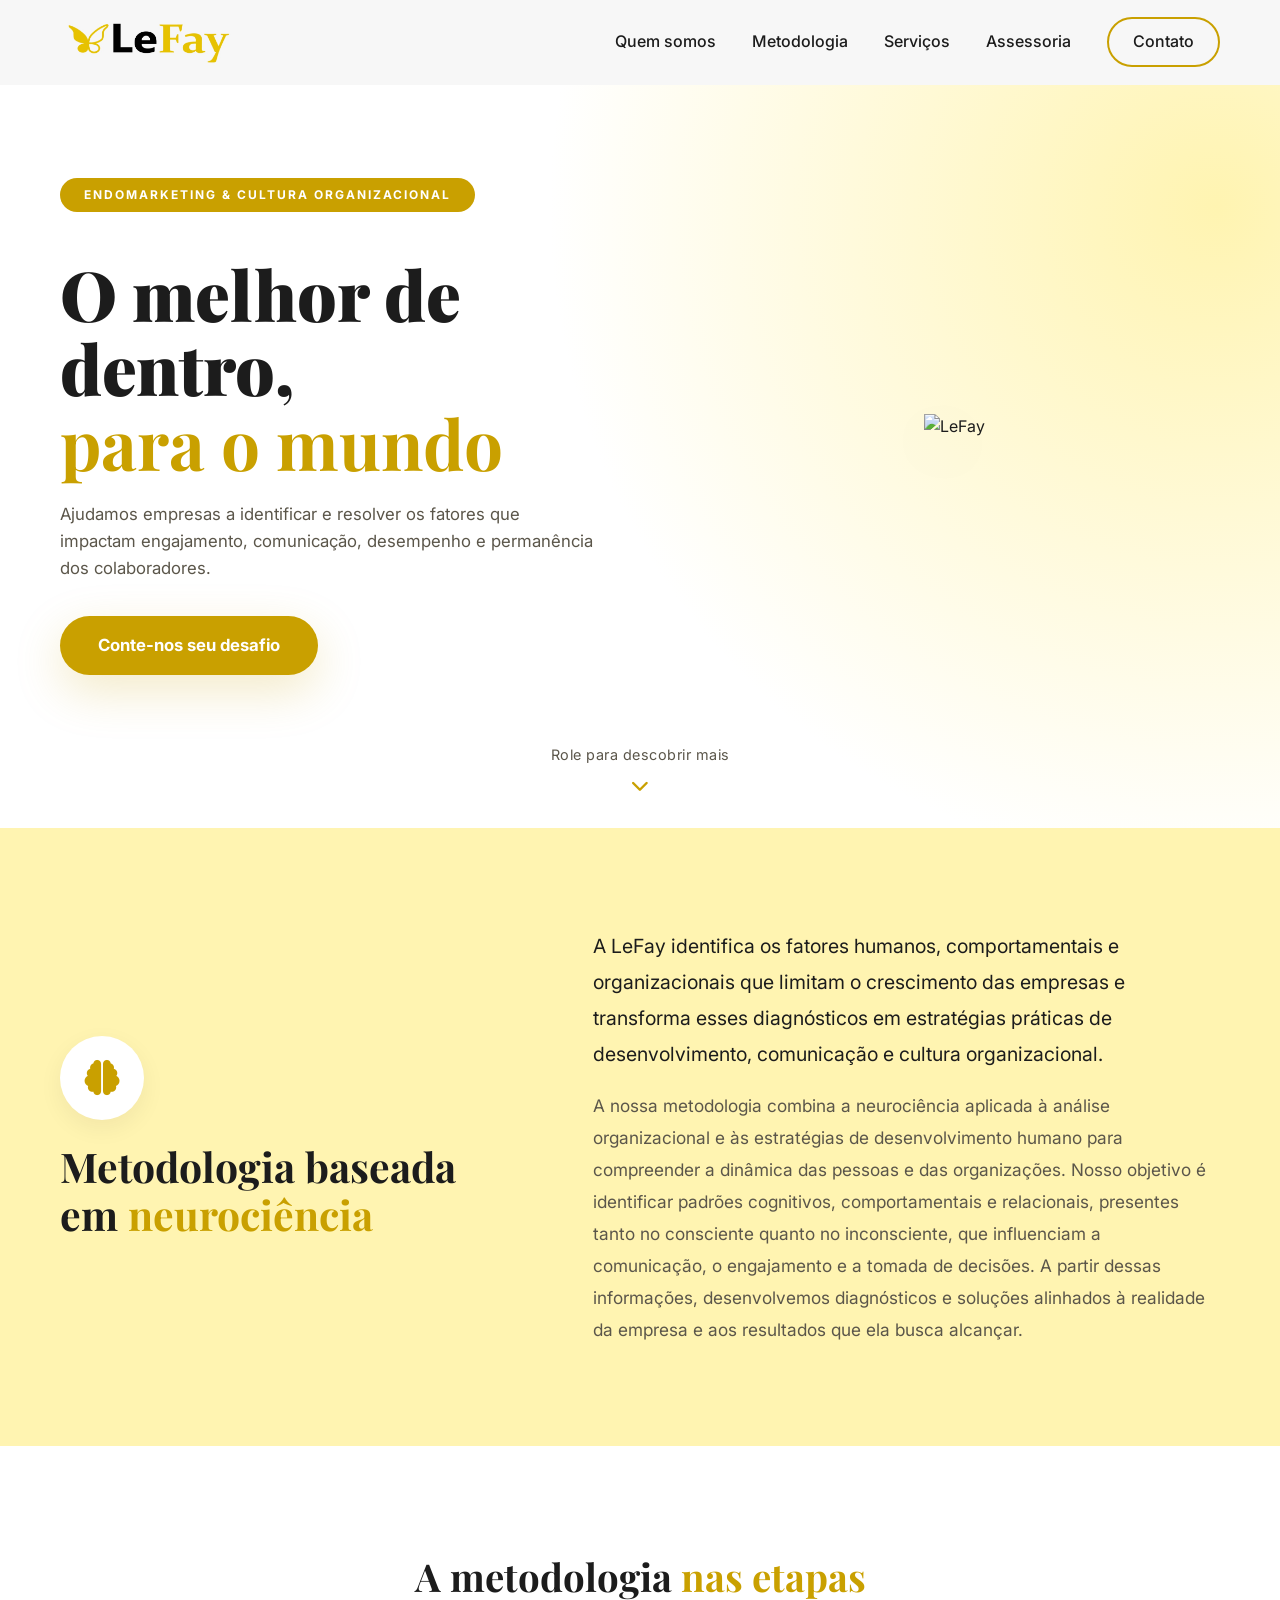
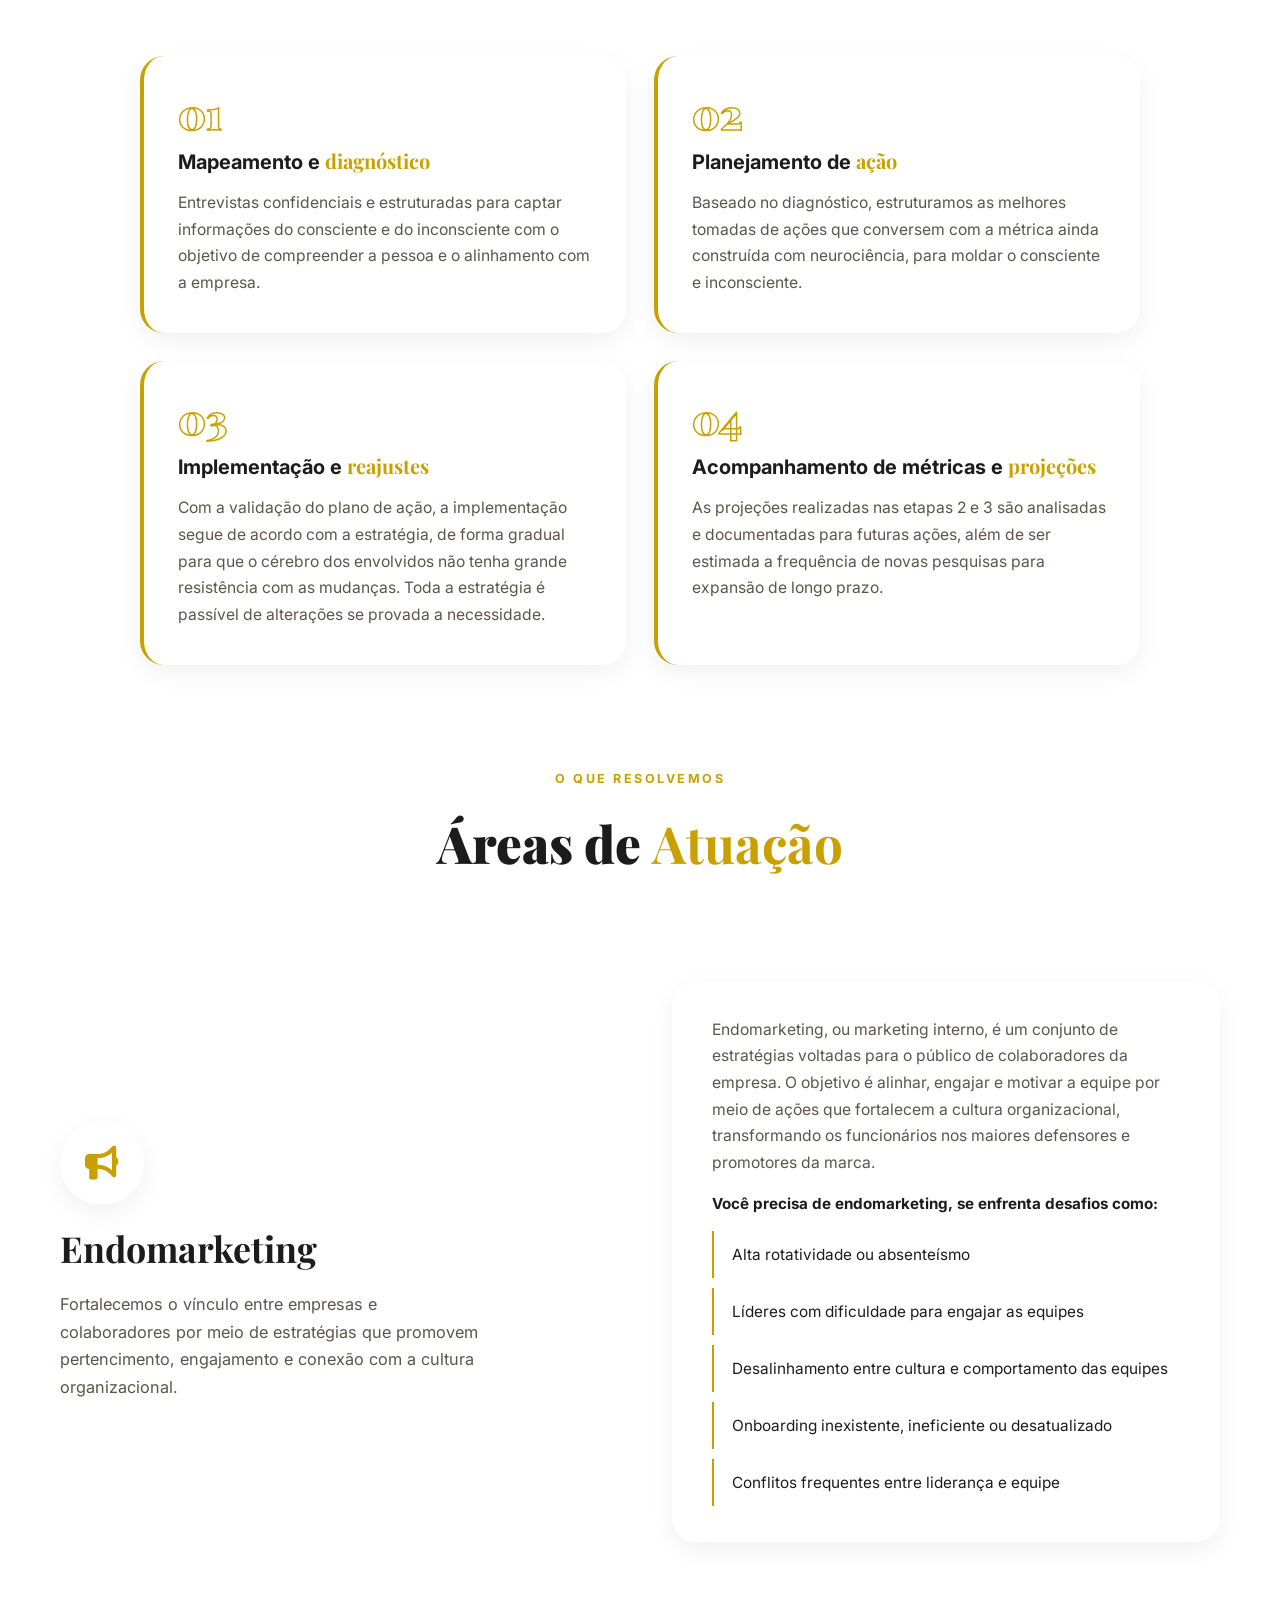
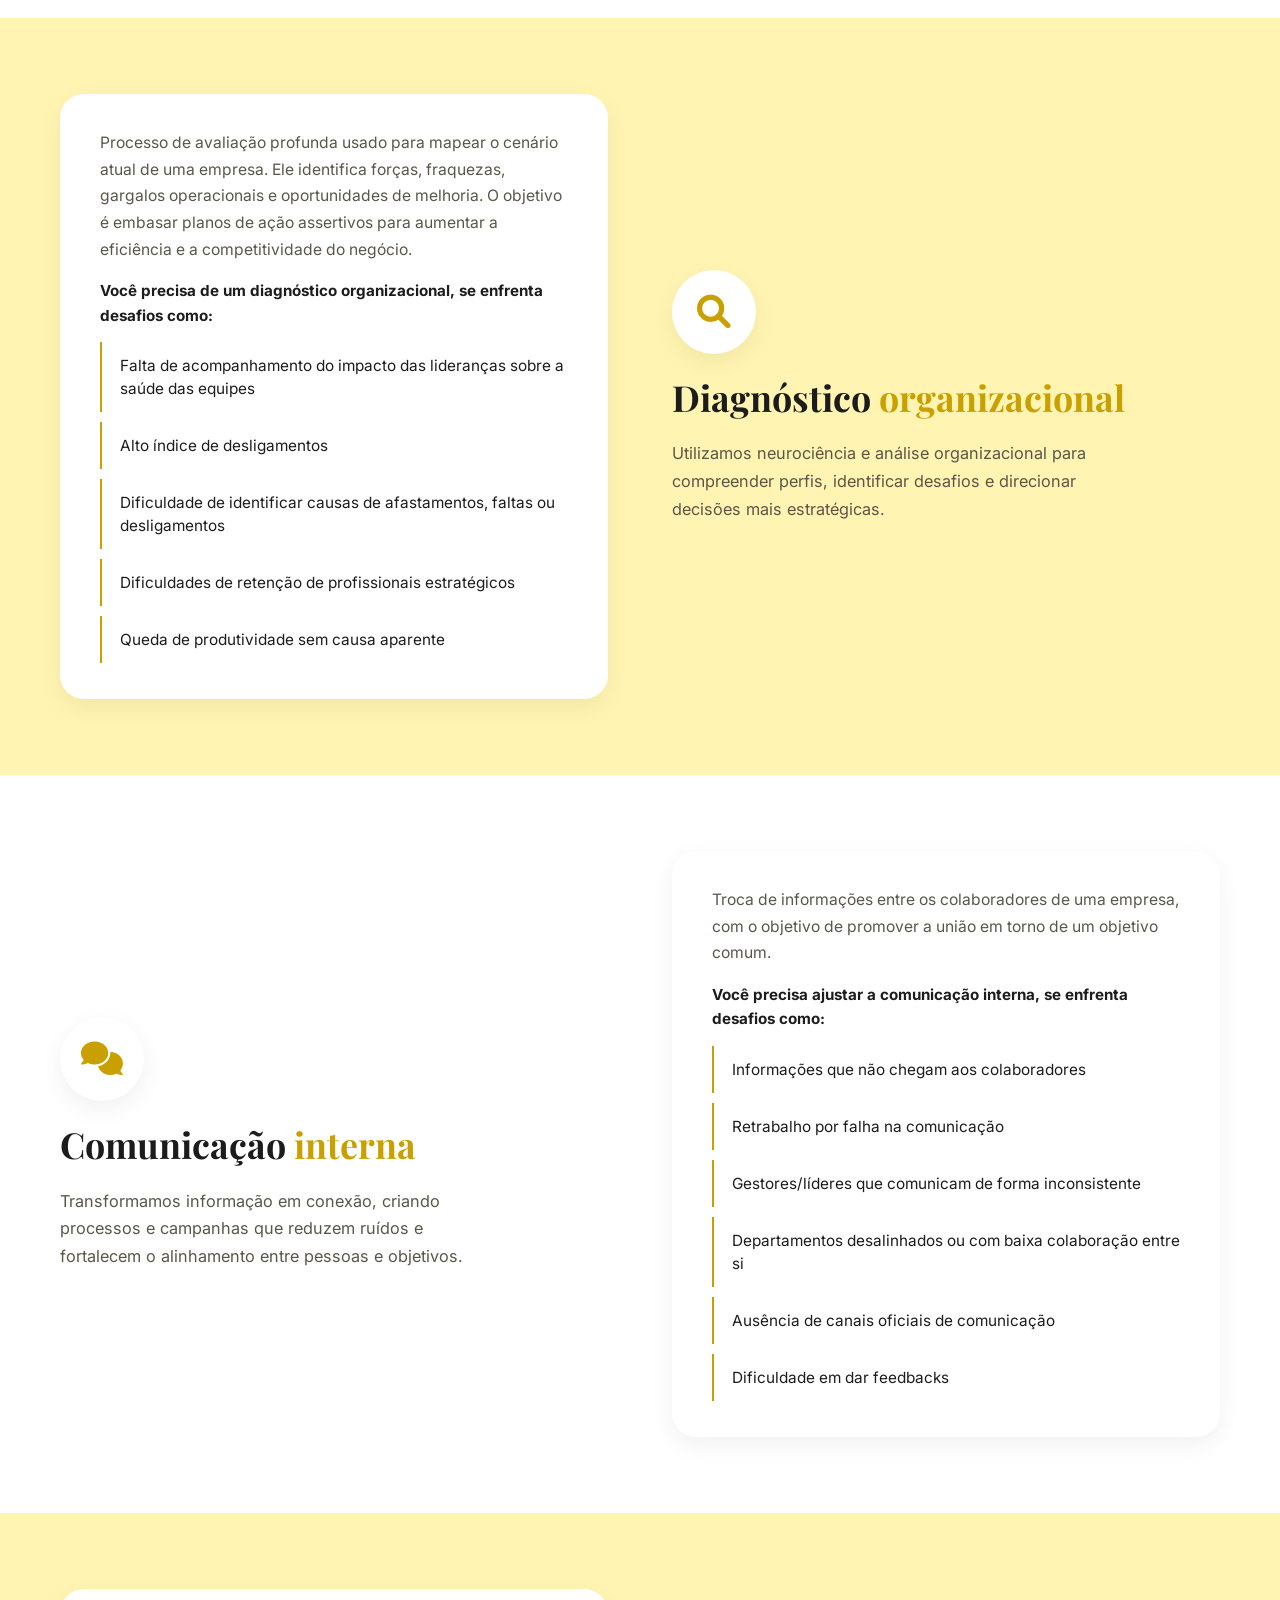
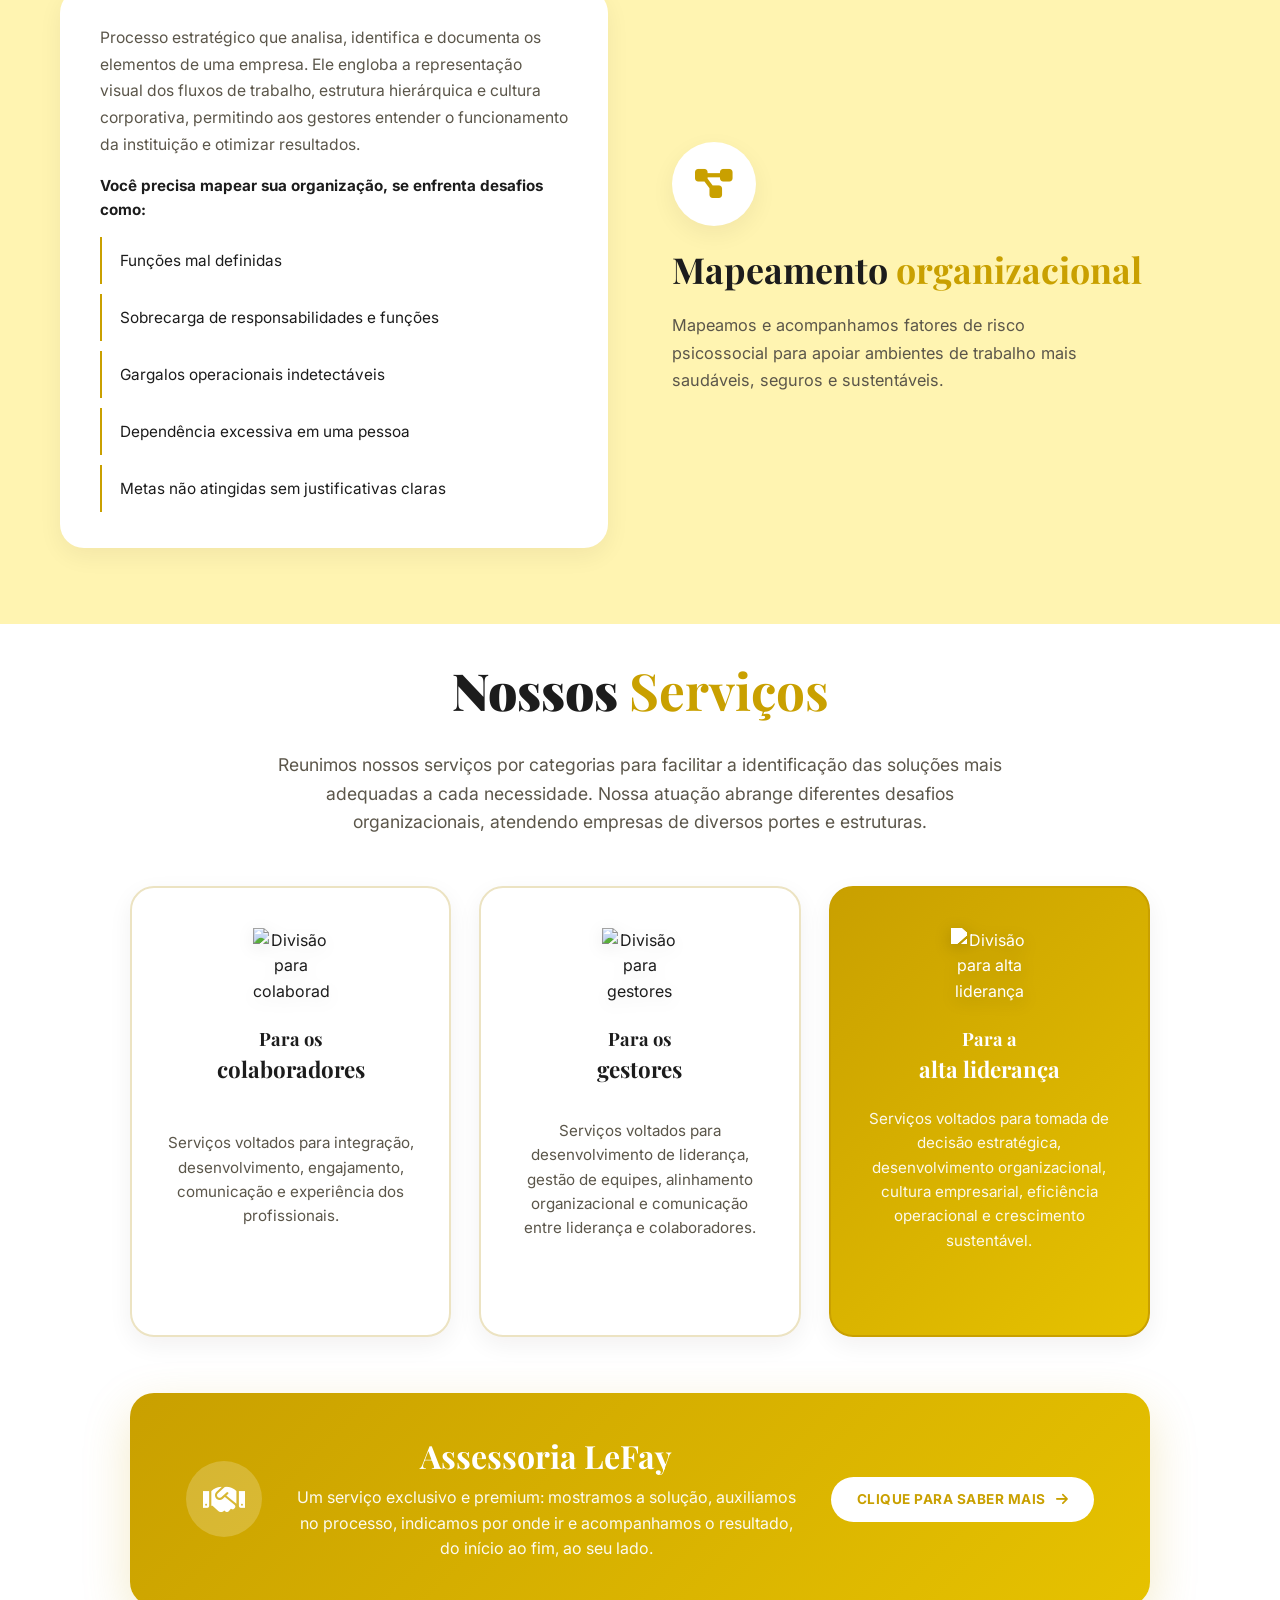
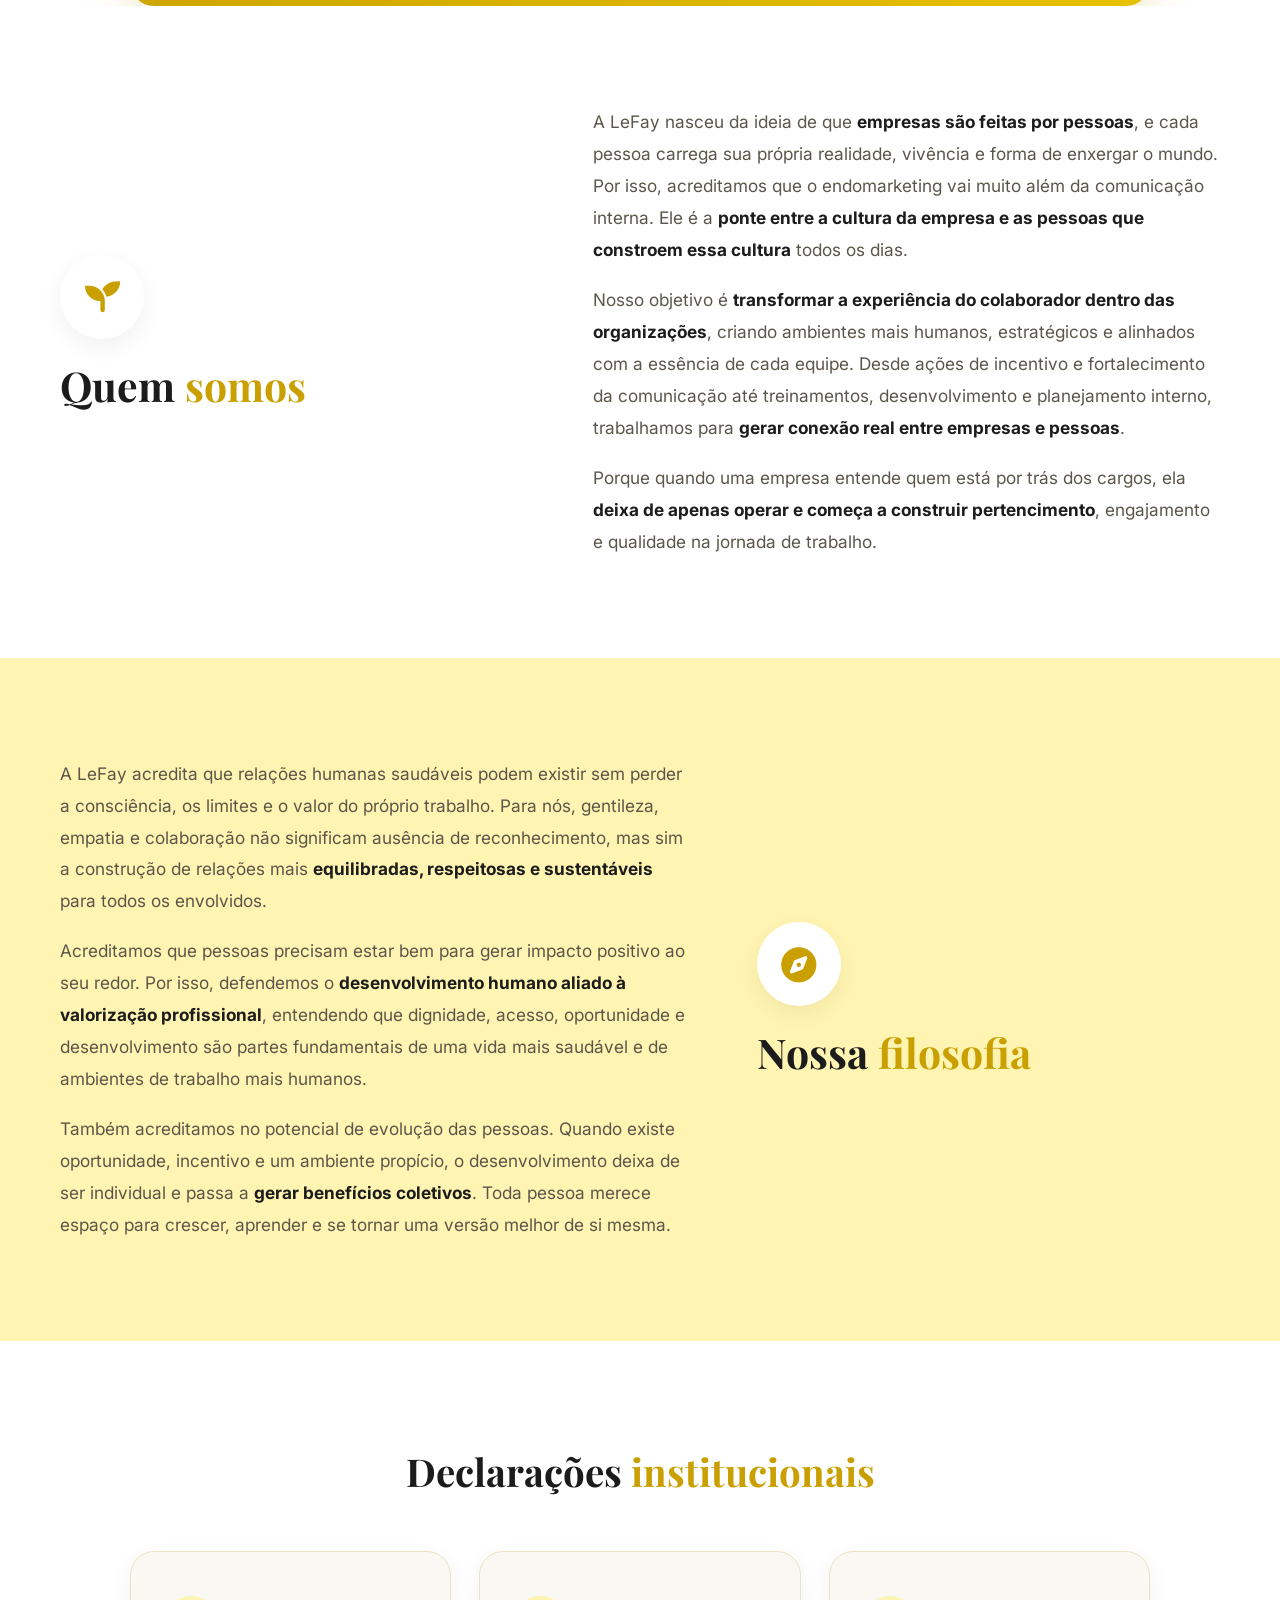
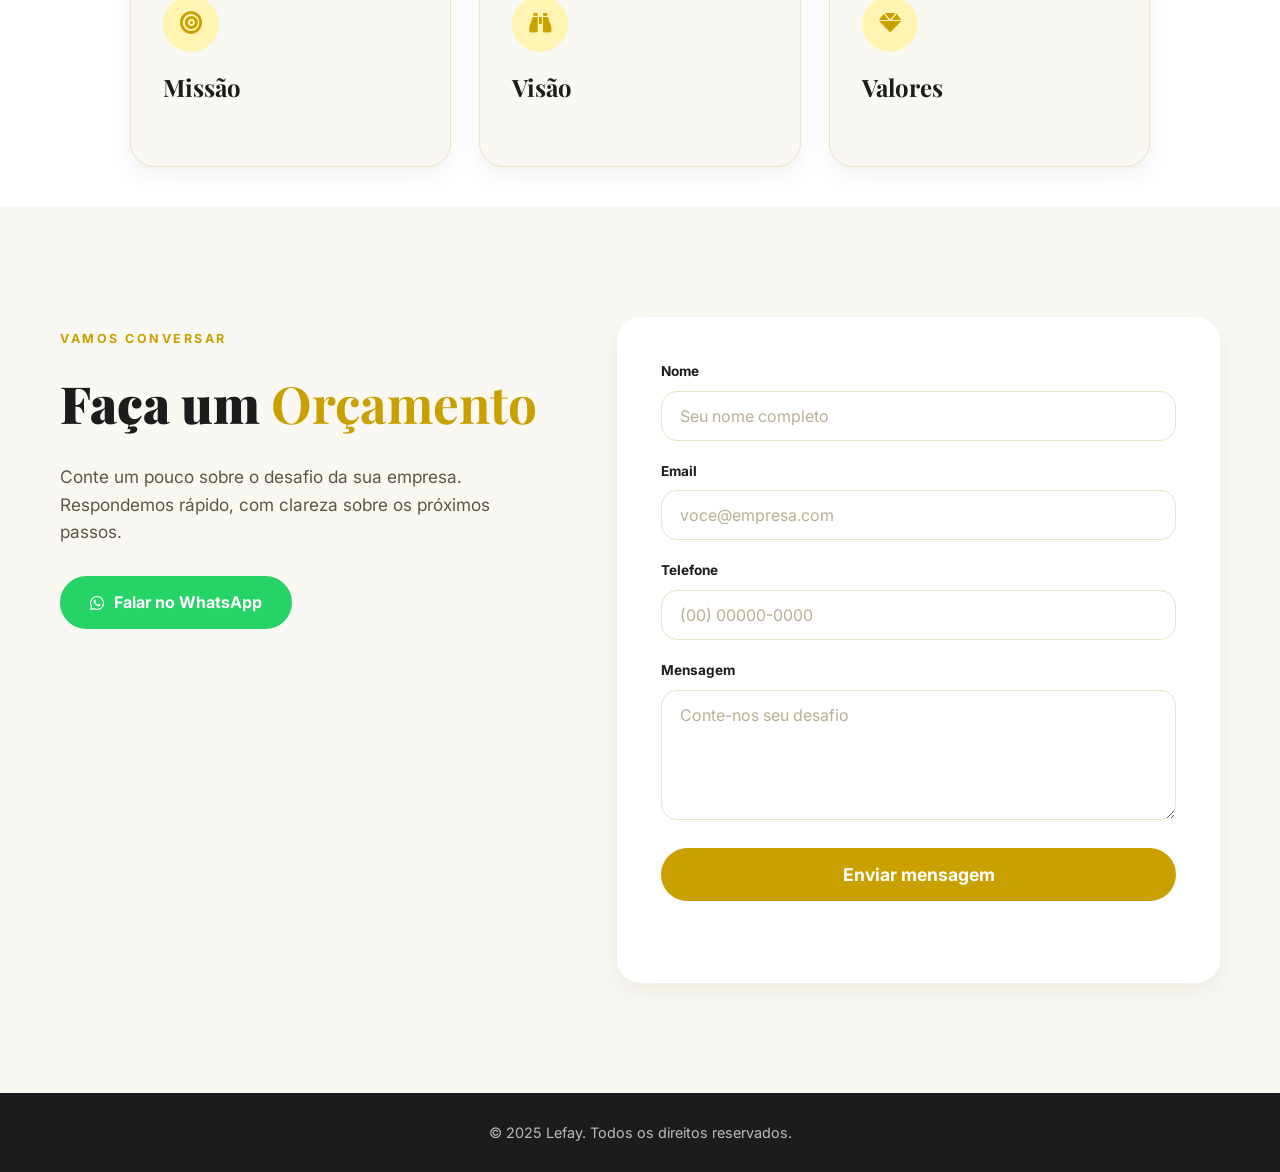
==== commit b0fb1a18: "Corrigindo títulos que ficaram invertidos" ====
--- a/index.html
+++ b/index.html
@@ -192,7 +192,7 @@
     <!-- SERVIÇOS -->
     <section class="services" id="services">
         <div class="container">
-            <span class="eyebrow">Soluções por público</span>
+            <span class="eyebrow"></span>
             <h2 class="section-title">Nossos <span class="highlight">Serviços</span></h2>
             <p class="section-subtitle">
                 Reunimos nossos serviços por categorias para facilitar a identificação das soluções mais adequadas a cada necessidade. Nossa atuação abrange diferentes desafios organizacionais, atendendo empresas de diversos portes e estruturas.
--- a/styles.css
+++ b/styles.css
@@ -188,11 +188,11 @@
 .welcome-hero::before {
     content: '';
     position: absolute;
-    top: -10%;
-    right: -8%;
-    width: 55%;
-    height: 70%;
-    background: radial-gradient(circle, var(--sunflower) 0%, rgba(255, 244, 177, 0) 72%);
+    top: 0;
+    right: 0;
+    bottom: 0;
+    left: 0;
+    background: radial-gradient(circle 95vh at 95% 25%, var(--sunflower) 0%, rgba(255, 244, 177, 0) 78%);
     z-index: 0;
 }
 
@@ -1541,16 +1541,29 @@
 
     .etapas-grid { grid-template-columns: 1fr; }
 
+    /* ===== FIX: título das Áreas de Atuação sempre ACIMA do
+       conteúdo no mobile, independente de o bloco ser normal
+       ou invertido (--reverse) no desktop. Em vez de resetar
+       a ordem para "initial" (que volta à ordem do DOM e faz
+       o título cair embaixo nos blocos invertidos), forçamos
+       explicitamente: ícone/título = order 1, conteúdo = order 2. ===== */
     .service-category-group { padding: 56px 0; }
-    .service-category-inner,
-    .service-category-inner--reverse .service-category-icon-area {
-        order: initial;
-    }
     .service-category-inner {
         grid-template-columns: 1fr;
         gap: 32px;
     }
-    .service-category-icon-area { align-items: center; text-align: center; }
+    .service-category-inner .service-category-icon-area,
+    .service-category-inner .service-category-icon-area--right,
+    .service-category-inner--reverse .service-category-icon-area,
+    .service-category-inner--reverse .service-category-icon-area--right {
+        order: 1 !important;
+        align-items: center;
+        text-align: center;
+    }
+    .service-category-inner .area-detail-area,
+    .service-category-inner--reverse .area-detail-area {
+        order: 2 !important;
+    }
     .area-desc { margin: 0 auto; }
     .area-detail-area { padding: 30px 26px; }
     .service-category-items { grid-template-columns: 1fr; }
@@ -1584,6 +1597,10 @@
 
 @media (max-width: 768px) {
     .menu-toggle { display: block; }
+
+    .welcome-hero::before {
+        background: radial-gradient(circle 70vh at 85% 20%, var(--sunflower) 0%, rgba(255, 244, 177, 0) 78%);
+    }
 
     .nav-links {
         position: fixed;
